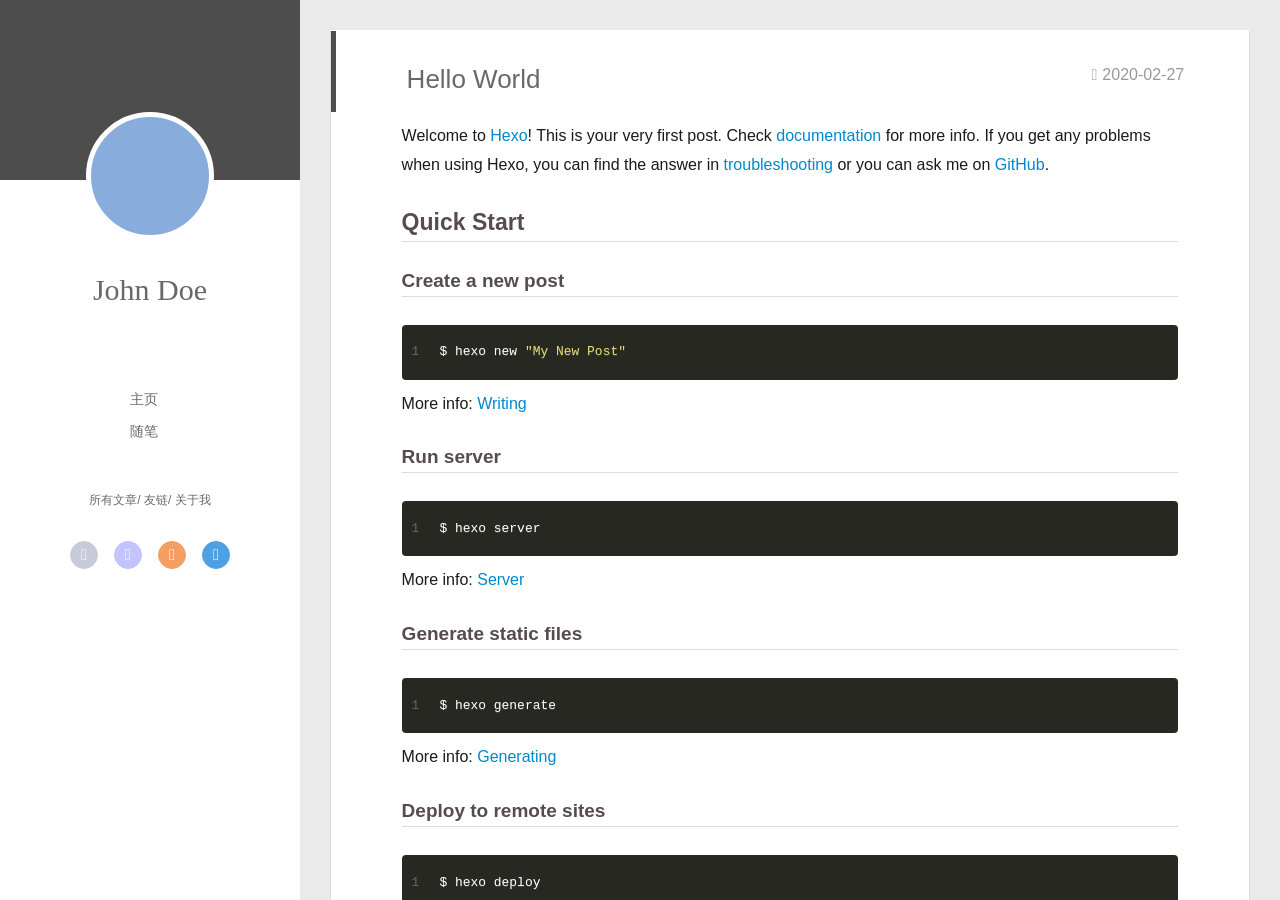
==== index.html @ 2287e520 "Site updated: 2020-02-27 21:43:15" ====
<!DOCTYPE html>
<html>
<head>
  <meta charset="utf-8">
  
  <meta name="renderer" content="webkit">
  <meta http-equiv="X-UA-Compatible" content="IE=edge" >
  <link rel="dns-prefetch" href="http://yoursite.com">
  <title>Hexo</title>
  <meta name="viewport" content="width=device-width, initial-scale=1, maximum-scale=1">
  <meta property="og:type" content="website">
<meta property="og:title" content="Hexo">
<meta property="og:url" content="http://yoursite.com/index.html">
<meta property="og:site_name" content="Hexo">
<meta property="og:locale" content="en_US">
<meta property="article:author" content="John Doe">
<meta name="twitter:card" content="summary">
  
    <link rel="alternative" href="/atom.xml" title="Hexo" type="application/atom+xml">
  
  
    <link rel="icon" href="/favicon.png">
  
  <link rel="stylesheet" type="text/css" href="/./main.0cf68a.css">
  <style type="text/css">
  
    #container.show {
      background: linear-gradient(200deg,#a0cfe4,#e8c37e);
    }
  </style>
  

  

<meta name="generator" content="Hexo 4.2.0"></head>

<body>
  <div id="container" q-class="show:isCtnShow">
    <canvas id="anm-canvas" class="anm-canvas"></canvas>
    <div class="left-col" q-class="show:isShow">
      
<div class="overlay" style="background: #4d4d4d"></div>
<div class="intrude-less">
	<header id="header" class="inner">
		<a href="/" class="profilepic">
			<img src="" class="js-avatar">
		</a>
		<hgroup>
		  <h1 class="header-author"><a href="/">John Doe</a></h1>
		</hgroup>
		

		<nav class="header-menu">
			<ul>
			
				<li><a href="/">主页</a></li>
	        
				<li><a href="/tags/%E9%9A%8F%E7%AC%94/">随笔</a></li>
	        
			</ul>
		</nav>
		<nav class="header-smart-menu">
    		
    			
    			<a q-on="click: openSlider(e, 'innerArchive')" href="javascript:void(0)">所有文章</a>
    			
            
    			
    			<a q-on="click: openSlider(e, 'friends')" href="javascript:void(0)">友链</a>
    			
            
    			
    			<a q-on="click: openSlider(e, 'aboutme')" href="javascript:void(0)">关于我</a>
    			
            
		</nav>
		<nav class="header-nav">
			<div class="social">
				
					<a class="github" target="_blank" href="#" title="github"><i class="icon-github"></i></a>
		        
					<a class="weibo" target="_blank" href="#" title="weibo"><i class="icon-weibo"></i></a>
		        
					<a class="rss" target="_blank" href="#" title="rss"><i class="icon-rss"></i></a>
		        
					<a class="zhihu" target="_blank" href="#" title="zhihu"><i class="icon-zhihu"></i></a>
		        
			</div>
		</nav>
	</header>		
</div>

    </div>
    <div class="mid-col" q-class="show:isShow,hide:isShow|isFalse">
      
<nav id="mobile-nav">
  	<div class="overlay js-overlay" style="background: #4d4d4d"></div>
	<div class="btnctn js-mobile-btnctn">
  		<div class="slider-trigger list" q-on="click: openSlider(e)"><i class="icon icon-sort"></i></div>
	</div>
	<div class="intrude-less">
		<header id="header" class="inner">
			<div class="profilepic">
				<img src="" class="js-avatar">
			</div>
			<hgroup>
			  <h1 class="header-author js-header-author">John Doe</h1>
			</hgroup>
			
			
			
				
			
				
			
			
			
			<nav class="header-nav">
				<div class="social">
					
						<a class="github" target="_blank" href="#" title="github"><i class="icon-github"></i></a>
			        
						<a class="weibo" target="_blank" href="#" title="weibo"><i class="icon-weibo"></i></a>
			        
						<a class="rss" target="_blank" href="#" title="rss"><i class="icon-rss"></i></a>
			        
						<a class="zhihu" target="_blank" href="#" title="zhihu"><i class="icon-zhihu"></i></a>
			        
				</div>
			</nav>

			<nav class="header-menu js-header-menu">
				<ul style="width: 50%">
				
				
					<li style="width: 50%"><a href="/">主页</a></li>
		        
					<li style="width: 50%"><a href="/tags/%E9%9A%8F%E7%AC%94/">随笔</a></li>
		        
				</ul>
			</nav>
		</header>				
	</div>
	<div class="mobile-mask" style="display:none" q-show="isShow"></div>
</nav>

      <div id="wrapper" class="body-wrap">
        <div class="menu-l">
          <div class="canvas-wrap">
            <canvas data-colors="#eaeaea" data-sectionHeight="100" data-contentId="js-content" id="myCanvas1" class="anm-canvas"></canvas>
          </div>
          <div id="js-content" class="content-ll">
            
  
    <article id="post-hello-world" class="article article-type-post  article-index" itemscope itemprop="blogPost">
  <div class="article-inner">
    
      <header class="article-header">
        
  
    <h1 itemprop="name">
      <a class="article-title" href="/2020/02/27/hello-world/">Hello World</a>
    </h1>
  

        
        <a href="/2020/02/27/hello-world/" class="archive-article-date">
  	<time datetime="2020-02-27T13:23:41.176Z" itemprop="datePublished"><i class="icon-calendar icon"></i>2020-02-27</time>
</a>
        
      </header>
    
    <div class="article-entry" itemprop="articleBody">
      
        <p>Welcome to <a href="https://hexo.io/" target="_blank" rel="noopener">Hexo</a>! This is your very first post. Check <a href="https://hexo.io/docs/" target="_blank" rel="noopener">documentation</a> for more info. If you get any problems when using Hexo, you can find the answer in <a href="https://hexo.io/docs/troubleshooting.html" target="_blank" rel="noopener">troubleshooting</a> or you can ask me on <a href="https://github.com/hexojs/hexo/issues" target="_blank" rel="noopener">GitHub</a>.</p>
<h2 id="Quick-Start"><a href="#Quick-Start" class="headerlink" title="Quick Start"></a>Quick Start</h2><h3 id="Create-a-new-post"><a href="#Create-a-new-post" class="headerlink" title="Create a new post"></a>Create a new post</h3><figure class="highlight bash"><table><tr><td class="gutter"><pre><span class="line">1</span><br></pre></td><td class="code"><pre><span class="line">$ hexo new <span class="string">"My New Post"</span></span><br></pre></td></tr></table></figure>

<p>More info: <a href="https://hexo.io/docs/writing.html" target="_blank" rel="noopener">Writing</a></p>
<h3 id="Run-server"><a href="#Run-server" class="headerlink" title="Run server"></a>Run server</h3><figure class="highlight bash"><table><tr><td class="gutter"><pre><span class="line">1</span><br></pre></td><td class="code"><pre><span class="line">$ hexo server</span><br></pre></td></tr></table></figure>

<p>More info: <a href="https://hexo.io/docs/server.html" target="_blank" rel="noopener">Server</a></p>
<h3 id="Generate-static-files"><a href="#Generate-static-files" class="headerlink" title="Generate static files"></a>Generate static files</h3><figure class="highlight bash"><table><tr><td class="gutter"><pre><span class="line">1</span><br></pre></td><td class="code"><pre><span class="line">$ hexo generate</span><br></pre></td></tr></table></figure>

<p>More info: <a href="https://hexo.io/docs/generating.html" target="_blank" rel="noopener">Generating</a></p>
<h3 id="Deploy-to-remote-sites"><a href="#Deploy-to-remote-sites" class="headerlink" title="Deploy to remote sites"></a>Deploy to remote sites</h3><figure class="highlight bash"><table><tr><td class="gutter"><pre><span class="line">1</span><br></pre></td><td class="code"><pre><span class="line">$ hexo deploy</span><br></pre></td></tr></table></figure>

<p>More info: <a href="https://hexo.io/docs/one-command-deployment.html" target="_blank" rel="noopener">Deployment</a></p>

      

      
    </div>
    <div class="article-info article-info-index">
      
      
      

      
        <p class="article-more-link">
          <a class="article-more-a" href="/2020/02/27/hello-world/">展开全文 >></a>
        </p>
      

      
      <div class="clearfix"></div>
    </div>
  </div>
</article>

<aside class="wrap-side-operation">
    <div class="mod-side-operation">
        
        <div class="jump-container" id="js-jump-container" style="display:none;">
            <a href="javascript:void(0)" class="mod-side-operation__jump-to-top">
                <i class="icon-font icon-back"></i>
            </a>
            <div id="js-jump-plan-container" class="jump-plan-container" style="top: -11px;">
                <i class="icon-font icon-plane jump-plane"></i>
            </div>
        </div>
        
        
    </div>
</aside>




  
  


          </div>
        </div>
      </div>
      <footer id="footer">
  <div class="outer">
    <div id="footer-info">
    	<div class="footer-left">
    		&copy; 2020 John Doe
    	</div>
      	<div class="footer-right">
      		<a href="http://hexo.io/" target="_blank">Hexo</a>  Theme <a href="https://github.com/litten/hexo-theme-yilia" target="_blank">Yilia</a> by Litten
      	</div>
    </div>
  </div>
</footer>
    </div>
    <script>
	var yiliaConfig = {
		mathjax: false,
		isHome: true,
		isPost: false,
		isArchive: false,
		isTag: false,
		isCategory: false,
		open_in_new: false,
		toc_hide_index: true,
		root: "/",
		innerArchive: true,
		showTags: false
	}
</script>

<script>!function(t){function n(e){if(r[e])return r[e].exports;var i=r[e]={exports:{},id:e,loaded:!1};return t[e].call(i.exports,i,i.exports,n),i.loaded=!0,i.exports}var r={};n.m=t,n.c=r,n.p="./",n(0)}([function(t,n,r){r(195),t.exports=r(191)},function(t,n,r){var e=r(3),i=r(52),o=r(27),u=r(28),c=r(53),f="prototype",a=function(t,n,r){var s,l,h,v,p=t&a.F,d=t&a.G,y=t&a.S,g=t&a.P,b=t&a.B,m=d?e:y?e[n]||(e[n]={}):(e[n]||{})[f],x=d?i:i[n]||(i[n]={}),w=x[f]||(x[f]={});d&&(r=n);for(s in r)l=!p&&m&&void 0!==m[s],h=(l?m:r)[s],v=b&&l?c(h,e):g&&"function"==typeof h?c(Function.call,h):h,m&&u(m,s,h,t&a.U),x[s]!=h&&o(x,s,v),g&&w[s]!=h&&(w[s]=h)};e.core=i,a.F=1,a.G=2,a.S=4,a.P=8,a.B=16,a.W=32,a.U=64,a.R=128,t.exports=a},function(t,n,r){var e=r(6);t.exports=function(t){if(!e(t))throw TypeError(t+" is not an object!");return t}},function(t,n){var r=t.exports="undefined"!=typeof window&&window.Math==Math?window:"undefined"!=typeof self&&self.Math==Math?self:Function("return this")();"number"==typeof __g&&(__g=r)},function(t,n){t.exports=function(t){try{return!!t()}catch(t){return!0}}},function(t,n){var r=t.exports="undefined"!=typeof window&&window.Math==Math?window:"undefined"!=typeof self&&self.Math==Math?self:Function("return this")();"number"==typeof __g&&(__g=r)},function(t,n){t.exports=function(t){return"object"==typeof t?null!==t:"function"==typeof t}},function(t,n,r){var e=r(126)("wks"),i=r(76),o=r(3).Symbol,u="function"==typeof o;(t.exports=function(t){return e[t]||(e[t]=u&&o[t]||(u?o:i)("Symbol."+t))}).store=e},function(t,n){var r={}.hasOwnProperty;t.exports=function(t,n){return r.call(t,n)}},function(t,n,r){var e=r(94),i=r(33);t.exports=function(t){return e(i(t))}},function(t,n,r){t.exports=!r(4)(function(){return 7!=Object.defineProperty({},"a",{get:function(){return 7}}).a})},function(t,n,r){var e=r(2),i=r(167),o=r(50),u=Object.defineProperty;n.f=r(10)?Object.defineProperty:function(t,n,r){if(e(t),n=o(n,!0),e(r),i)try{return u(t,n,r)}catch(t){}if("get"in r||"set"in r)throw TypeError("Accessors not supported!");return"value"in r&&(t[n]=r.value),t}},function(t,n,r){t.exports=!r(18)(function(){return 7!=Object.defineProperty({},"a",{get:function(){return 7}}).a})},function(t,n,r){var e=r(14),i=r(22);t.exports=r(12)?function(t,n,r){return e.f(t,n,i(1,r))}:function(t,n,r){return t[n]=r,t}},function(t,n,r){var e=r(20),i=r(58),o=r(42),u=Object.defineProperty;n.f=r(12)?Object.defineProperty:function(t,n,r){if(e(t),n=o(n,!0),e(r),i)try{return u(t,n,r)}catch(t){}if("get"in r||"set"in r)throw TypeError("Accessors not supported!");return"value"in r&&(t[n]=r.value),t}},function(t,n,r){var e=r(40)("wks"),i=r(23),o=r(5).Symbol,u="function"==typeof o;(t.exports=function(t){return e[t]||(e[t]=u&&o[t]||(u?o:i)("Symbol."+t))}).store=e},function(t,n,r){var e=r(67),i=Math.min;t.exports=function(t){return t>0?i(e(t),9007199254740991):0}},function(t,n,r){var e=r(46);t.exports=function(t){return Object(e(t))}},function(t,n){t.exports=function(t){try{return!!t()}catch(t){return!0}}},function(t,n,r){var e=r(63),i=r(34);t.exports=Object.keys||function(t){return e(t,i)}},function(t,n,r){var e=r(21);t.exports=function(t){if(!e(t))throw TypeError(t+" is not an object!");return t}},function(t,n){t.exports=function(t){return"object"==typeof t?null!==t:"function"==typeof t}},function(t,n){t.exports=function(t,n){return{enumerable:!(1&t),configurable:!(2&t),writable:!(4&t),value:n}}},function(t,n){var r=0,e=Math.random();t.exports=function(t){return"Symbol(".concat(void 0===t?"":t,")_",(++r+e).toString(36))}},function(t,n){var r={}.hasOwnProperty;t.exports=function(t,n){return r.call(t,n)}},function(t,n){var r=t.exports={version:"2.4.0"};"number"==typeof __e&&(__e=r)},function(t,n){t.exports=function(t){if("function"!=typeof t)throw TypeError(t+" is not a function!");return t}},function(t,n,r){var e=r(11),i=r(66);t.exports=r(10)?function(t,n,r){return e.f(t,n,i(1,r))}:function(t,n,r){return t[n]=r,t}},function(t,n,r){var e=r(3),i=r(27),o=r(24),u=r(76)("src"),c="toString",f=Function[c],a=(""+f).split(c);r(52).inspectSource=function(t){return f.call(t)},(t.exports=function(t,n,r,c){var f="function"==typeof r;f&&(o(r,"name")||i(r,"name",n)),t[n]!==r&&(f&&(o(r,u)||i(r,u,t[n]?""+t[n]:a.join(String(n)))),t===e?t[n]=r:c?t[n]?t[n]=r:i(t,n,r):(delete t[n],i(t,n,r)))})(Function.prototype,c,function(){return"function"==typeof this&&this[u]||f.call(this)})},function(t,n,r){var e=r(1),i=r(4),o=r(46),u=function(t,n,r,e){var i=String(o(t)),u="<"+n;return""!==r&&(u+=" "+r+'="'+String(e).replace(/"/g,"&quot;")+'"'),u+">"+i+"</"+n+">"};t.exports=function(t,n){var r={};r[t]=n(u),e(e.P+e.F*i(function(){var n=""[t]('"');return n!==n.toLowerCase()||n.split('"').length>3}),"String",r)}},function(t,n,r){var e=r(115),i=r(46);t.exports=function(t){return e(i(t))}},function(t,n,r){var e=r(116),i=r(66),o=r(30),u=r(50),c=r(24),f=r(167),a=Object.getOwnPropertyDescriptor;n.f=r(10)?a:function(t,n){if(t=o(t),n=u(n,!0),f)try{return a(t,n)}catch(t){}if(c(t,n))return i(!e.f.call(t,n),t[n])}},function(t,n,r){var e=r(24),i=r(17),o=r(145)("IE_PROTO"),u=Object.prototype;t.exports=Object.getPrototypeOf||function(t){return t=i(t),e(t,o)?t[o]:"function"==typeof t.constructor&&t instanceof t.constructor?t.constructor.prototype:t instanceof Object?u:null}},function(t,n){t.exports=function(t){if(void 0==t)throw TypeError("Can't call method on  "+t);return t}},function(t,n){t.exports="constructor,hasOwnProperty,isPrototypeOf,propertyIsEnumerable,toLocaleString,toString,valueOf".split(",")},function(t,n){t.exports={}},function(t,n){t.exports=!0},function(t,n){n.f={}.propertyIsEnumerable},function(t,n,r){var e=r(14).f,i=r(8),o=r(15)("toStringTag");t.exports=function(t,n,r){t&&!i(t=r?t:t.prototype,o)&&e(t,o,{configurable:!0,value:n})}},function(t,n,r){var e=r(40)("keys"),i=r(23);t.exports=function(t){return e[t]||(e[t]=i(t))}},function(t,n,r){var e=r(5),i="__core-js_shared__",o=e[i]||(e[i]={});t.exports=function(t){return o[t]||(o[t]={})}},function(t,n){var r=Math.ceil,e=Math.floor;t.exports=function(t){return isNaN(t=+t)?0:(t>0?e:r)(t)}},function(t,n,r){var e=r(21);t.exports=function(t,n){if(!e(t))return t;var r,i;if(n&&"function"==typeof(r=t.toString)&&!e(i=r.call(t)))return i;if("function"==typeof(r=t.valueOf)&&!e(i=r.call(t)))return i;if(!n&&"function"==typeof(r=t.toString)&&!e(i=r.call(t)))return i;throw TypeError("Can't convert object to primitive value")}},function(t,n,r){var e=r(5),i=r(25),o=r(36),u=r(44),c=r(14).f;t.exports=function(t){var n=i.Symbol||(i.Symbol=o?{}:e.Symbol||{});"_"==t.charAt(0)||t in n||c(n,t,{value:u.f(t)})}},function(t,n,r){n.f=r(15)},function(t,n){var r={}.toString;t.exports=function(t){return r.call(t).slice(8,-1)}},function(t,n){t.exports=function(t){if(void 0==t)throw TypeError("Can't call method on  "+t);return t}},function(t,n,r){var e=r(4);t.exports=function(t,n){return!!t&&e(function(){n?t.call(null,function(){},1):t.call(null)})}},function(t,n,r){var e=r(53),i=r(115),o=r(17),u=r(16),c=r(203);t.exports=function(t,n){var r=1==t,f=2==t,a=3==t,s=4==t,l=6==t,h=5==t||l,v=n||c;return function(n,c,p){for(var d,y,g=o(n),b=i(g),m=e(c,p,3),x=u(b.length),w=0,S=r?v(n,x):f?v(n,0):void 0;x>w;w++)if((h||w in b)&&(d=b[w],y=m(d,w,g),t))if(r)S[w]=y;else if(y)switch(t){case 3:return!0;case 5:return d;case 6:return w;case 2:S.push(d)}else if(s)return!1;return l?-1:a||s?s:S}}},function(t,n,r){var e=r(1),i=r(52),o=r(4);t.exports=function(t,n){var r=(i.Object||{})[t]||Object[t],u={};u[t]=n(r),e(e.S+e.F*o(function(){r(1)}),"Object",u)}},function(t,n,r){var e=r(6);t.exports=function(t,n){if(!e(t))return t;var r,i;if(n&&"function"==typeof(r=t.toString)&&!e(i=r.call(t)))return i;if("function"==typeof(r=t.valueOf)&&!e(i=r.call(t)))return i;if(!n&&"function"==typeof(r=t.toString)&&!e(i=r.call(t)))return i;throw TypeError("Can't convert object to primitive value")}},function(t,n,r){var e=r(5),i=r(25),o=r(91),u=r(13),c="prototype",f=function(t,n,r){var a,s,l,h=t&f.F,v=t&f.G,p=t&f.S,d=t&f.P,y=t&f.B,g=t&f.W,b=v?i:i[n]||(i[n]={}),m=b[c],x=v?e:p?e[n]:(e[n]||{})[c];v&&(r=n);for(a in r)(s=!h&&x&&void 0!==x[a])&&a in b||(l=s?x[a]:r[a],b[a]=v&&"function"!=typeof x[a]?r[a]:y&&s?o(l,e):g&&x[a]==l?function(t){var n=function(n,r,e){if(this instanceof t){switch(arguments.length){case 0:return new t;case 1:return new t(n);case 2:return new t(n,r)}return new t(n,r,e)}return t.apply(this,arguments)};return n[c]=t[c],n}(l):d&&"function"==typeof l?o(Function.call,l):l,d&&((b.virtual||(b.virtual={}))[a]=l,t&f.R&&m&&!m[a]&&u(m,a,l)))};f.F=1,f.G=2,f.S=4,f.P=8,f.B=16,f.W=32,f.U=64,f.R=128,t.exports=f},function(t,n){var r=t.exports={version:"2.4.0"};"number"==typeof __e&&(__e=r)},function(t,n,r){var e=r(26);t.exports=function(t,n,r){if(e(t),void 0===n)return t;switch(r){case 1:return function(r){return t.call(n,r)};case 2:return function(r,e){return t.call(n,r,e)};case 3:return function(r,e,i){return t.call(n,r,e,i)}}return function(){return t.apply(n,arguments)}}},function(t,n,r){var e=r(183),i=r(1),o=r(126)("metadata"),u=o.store||(o.store=new(r(186))),c=function(t,n,r){var i=u.get(t);if(!i){if(!r)return;u.set(t,i=new e)}var o=i.get(n);if(!o){if(!r)return;i.set(n,o=new e)}return o},f=function(t,n,r){var e=c(n,r,!1);return void 0!==e&&e.has(t)},a=function(t,n,r){var e=c(n,r,!1);return void 0===e?void 0:e.get(t)},s=function(t,n,r,e){c(r,e,!0).set(t,n)},l=function(t,n){var r=c(t,n,!1),e=[];return r&&r.forEach(function(t,n){e.push(n)}),e},h=function(t){return void 0===t||"symbol"==typeof t?t:String(t)},v=function(t){i(i.S,"Reflect",t)};t.exports={store:u,map:c,has:f,get:a,set:s,keys:l,key:h,exp:v}},function(t,n,r){"use strict";if(r(10)){var e=r(69),i=r(3),o=r(4),u=r(1),c=r(127),f=r(152),a=r(53),s=r(68),l=r(66),h=r(27),v=r(73),p=r(67),d=r(16),y=r(75),g=r(50),b=r(24),m=r(180),x=r(114),w=r(6),S=r(17),_=r(137),O=r(70),E=r(32),P=r(71).f,j=r(154),F=r(76),M=r(7),A=r(48),N=r(117),T=r(146),I=r(155),k=r(80),L=r(123),R=r(74),C=r(130),D=r(160),U=r(11),W=r(31),G=U.f,B=W.f,V=i.RangeError,z=i.TypeError,q=i.Uint8Array,K="ArrayBuffer",J="Shared"+K,Y="BYTES_PER_ELEMENT",H="prototype",$=Array[H],X=f.ArrayBuffer,Q=f.DataView,Z=A(0),tt=A(2),nt=A(3),rt=A(4),et=A(5),it=A(6),ot=N(!0),ut=N(!1),ct=I.values,ft=I.keys,at=I.entries,st=$.lastIndexOf,lt=$.reduce,ht=$.reduceRight,vt=$.join,pt=$.sort,dt=$.slice,yt=$.toString,gt=$.toLocaleString,bt=M("iterator"),mt=M("toStringTag"),xt=F("typed_constructor"),wt=F("def_constructor"),St=c.CONSTR,_t=c.TYPED,Ot=c.VIEW,Et="Wrong length!",Pt=A(1,function(t,n){return Tt(T(t,t[wt]),n)}),jt=o(function(){return 1===new q(new Uint16Array([1]).buffer)[0]}),Ft=!!q&&!!q[H].set&&o(function(){new q(1).set({})}),Mt=function(t,n){if(void 0===t)throw z(Et);var r=+t,e=d(t);if(n&&!m(r,e))throw V(Et);return e},At=function(t,n){var r=p(t);if(r<0||r%n)throw V("Wrong offset!");return r},Nt=function(t){if(w(t)&&_t in t)return t;throw z(t+" is not a typed array!")},Tt=function(t,n){if(!(w(t)&&xt in t))throw z("It is not a typed array constructor!");return new t(n)},It=function(t,n){return kt(T(t,t[wt]),n)},kt=function(t,n){for(var r=0,e=n.length,i=Tt(t,e);e>r;)i[r]=n[r++];return i},Lt=function(t,n,r){G(t,n,{get:function(){return this._d[r]}})},Rt=function(t){var n,r,e,i,o,u,c=S(t),f=arguments.length,s=f>1?arguments[1]:void 0,l=void 0!==s,h=j(c);if(void 0!=h&&!_(h)){for(u=h.call(c),e=[],n=0;!(o=u.next()).done;n++)e.push(o.value);c=e}for(l&&f>2&&(s=a(s,arguments[2],2)),n=0,r=d(c.length),i=Tt(this,r);r>n;n++)i[n]=l?s(c[n],n):c[n];return i},Ct=function(){for(var t=0,n=arguments.length,r=Tt(this,n);n>t;)r[t]=arguments[t++];return r},Dt=!!q&&o(function(){gt.call(new q(1))}),Ut=function(){return gt.apply(Dt?dt.call(Nt(this)):Nt(this),arguments)},Wt={copyWithin:function(t,n){return D.call(Nt(this),t,n,arguments.length>2?arguments[2]:void 0)},every:function(t){return rt(Nt(this),t,arguments.length>1?arguments[1]:void 0)},fill:function(t){return C.apply(Nt(this),arguments)},filter:function(t){return It(this,tt(Nt(this),t,arguments.length>1?arguments[1]:void 0))},find:function(t){return et(Nt(this),t,arguments.length>1?arguments[1]:void 0)},findIndex:function(t){return it(Nt(this),t,arguments.length>1?arguments[1]:void 0)},forEach:function(t){Z(Nt(this),t,arguments.length>1?arguments[1]:void 0)},indexOf:function(t){return ut(Nt(this),t,arguments.length>1?arguments[1]:void 0)},includes:function(t){return ot(Nt(this),t,arguments.length>1?arguments[1]:void 0)},join:function(t){return vt.apply(Nt(this),arguments)},lastIndexOf:function(t){return st.apply(Nt(this),arguments)},map:function(t){return Pt(Nt(this),t,arguments.length>1?arguments[1]:void 0)},reduce:function(t){return lt.apply(Nt(this),arguments)},reduceRight:function(t){return ht.apply(Nt(this),arguments)},reverse:function(){for(var t,n=this,r=Nt(n).length,e=Math.floor(r/2),i=0;i<e;)t=n[i],n[i++]=n[--r],n[r]=t;return n},some:function(t){return nt(Nt(this),t,arguments.length>1?arguments[1]:void 0)},sort:function(t){return pt.call(Nt(this),t)},subarray:function(t,n){var r=Nt(this),e=r.length,i=y(t,e);return new(T(r,r[wt]))(r.buffer,r.byteOffset+i*r.BYTES_PER_ELEMENT,d((void 0===n?e:y(n,e))-i))}},Gt=function(t,n){return It(this,dt.call(Nt(this),t,n))},Bt=function(t){Nt(this);var n=At(arguments[1],1),r=this.length,e=S(t),i=d(e.length),o=0;if(i+n>r)throw V(Et);for(;o<i;)this[n+o]=e[o++]},Vt={entries:function(){return at.call(Nt(this))},keys:function(){return ft.call(Nt(this))},values:function(){return ct.call(Nt(this))}},zt=function(t,n){return w(t)&&t[_t]&&"symbol"!=typeof n&&n in t&&String(+n)==String(n)},qt=function(t,n){return zt(t,n=g(n,!0))?l(2,t[n]):B(t,n)},Kt=function(t,n,r){return!(zt(t,n=g(n,!0))&&w(r)&&b(r,"value"))||b(r,"get")||b(r,"set")||r.configurable||b(r,"writable")&&!r.writable||b(r,"enumerable")&&!r.enumerable?G(t,n,r):(t[n]=r.value,t)};St||(W.f=qt,U.f=Kt),u(u.S+u.F*!St,"Object",{getOwnPropertyDescriptor:qt,defineProperty:Kt}),o(function(){yt.call({})})&&(yt=gt=function(){return vt.call(this)});var Jt=v({},Wt);v(Jt,Vt),h(Jt,bt,Vt.values),v(Jt,{slice:Gt,set:Bt,constructor:function(){},toString:yt,toLocaleString:Ut}),Lt(Jt,"buffer","b"),Lt(Jt,"byteOffset","o"),Lt(Jt,"byteLength","l"),Lt(Jt,"length","e"),G(Jt,mt,{get:function(){return this[_t]}}),t.exports=function(t,n,r,f){f=!!f;var a=t+(f?"Clamped":"")+"Array",l="Uint8Array"!=a,v="get"+t,p="set"+t,y=i[a],g=y||{},b=y&&E(y),m=!y||!c.ABV,S={},_=y&&y[H],j=function(t,r){var e=t._d;return e.v[v](r*n+e.o,jt)},F=function(t,r,e){var i=t._d;f&&(e=(e=Math.round(e))<0?0:e>255?255:255&e),i.v[p](r*n+i.o,e,jt)},M=function(t,n){G(t,n,{get:function(){return j(this,n)},set:function(t){return F(this,n,t)},enumerable:!0})};m?(y=r(function(t,r,e,i){s(t,y,a,"_d");var o,u,c,f,l=0,v=0;if(w(r)){if(!(r instanceof X||(f=x(r))==K||f==J))return _t in r?kt(y,r):Rt.call(y,r);o=r,v=At(e,n);var p=r.byteLength;if(void 0===i){if(p%n)throw V(Et);if((u=p-v)<0)throw V(Et)}else if((u=d(i)*n)+v>p)throw V(Et);c=u/n}else c=Mt(r,!0),u=c*n,o=new X(u);for(h(t,"_d",{b:o,o:v,l:u,e:c,v:new Q(o)});l<c;)M(t,l++)}),_=y[H]=O(Jt),h(_,"constructor",y)):L(function(t){new y(null),new y(t)},!0)||(y=r(function(t,r,e,i){s(t,y,a);var o;return w(r)?r instanceof X||(o=x(r))==K||o==J?void 0!==i?new g(r,At(e,n),i):void 0!==e?new g(r,At(e,n)):new g(r):_t in r?kt(y,r):Rt.call(y,r):new g(Mt(r,l))}),Z(b!==Function.prototype?P(g).concat(P(b)):P(g),function(t){t in y||h(y,t,g[t])}),y[H]=_,e||(_.constructor=y));var A=_[bt],N=!!A&&("values"==A.name||void 0==A.name),T=Vt.values;h(y,xt,!0),h(_,_t,a),h(_,Ot,!0),h(_,wt,y),(f?new y(1)[mt]==a:mt in _)||G(_,mt,{get:function(){return a}}),S[a]=y,u(u.G+u.W+u.F*(y!=g),S),u(u.S,a,{BYTES_PER_ELEMENT:n,from:Rt,of:Ct}),Y in _||h(_,Y,n),u(u.P,a,Wt),R(a),u(u.P+u.F*Ft,a,{set:Bt}),u(u.P+u.F*!N,a,Vt),u(u.P+u.F*(_.toString!=yt),a,{toString:yt}),u(u.P+u.F*o(function(){new y(1).slice()}),a,{slice:Gt}),u(u.P+u.F*(o(function(){return[1,2].toLocaleString()!=new y([1,2]).toLocaleString()})||!o(function(){_.toLocaleString.call([1,2])})),a,{toLocaleString:Ut}),k[a]=N?A:T,e||N||h(_,bt,T)}}else t.exports=function(){}},function(t,n){var r={}.toString;t.exports=function(t){return r.call(t).slice(8,-1)}},function(t,n,r){var e=r(21),i=r(5).document,o=e(i)&&e(i.createElement);t.exports=function(t){return o?i.createElement(t):{}}},function(t,n,r){t.exports=!r(12)&&!r(18)(function(){return 7!=Object.defineProperty(r(57)("div"),"a",{get:function(){return 7}}).a})},function(t,n,r){"use strict";var e=r(36),i=r(51),o=r(64),u=r(13),c=r(8),f=r(35),a=r(96),s=r(38),l=r(103),h=r(15)("iterator"),v=!([].keys&&"next"in[].keys()),p="keys",d="values",y=function(){return this};t.exports=function(t,n,r,g,b,m,x){a(r,n,g);var w,S,_,O=function(t){if(!v&&t in F)return F[t];switch(t){case p:case d:return function(){return new r(this,t)}}return function(){return new r(this,t)}},E=n+" Iterator",P=b==d,j=!1,F=t.prototype,M=F[h]||F["@@iterator"]||b&&F[b],A=M||O(b),N=b?P?O("entries"):A:void 0,T="Array"==n?F.entries||M:M;if(T&&(_=l(T.call(new t)))!==Object.prototype&&(s(_,E,!0),e||c(_,h)||u(_,h,y)),P&&M&&M.name!==d&&(j=!0,A=function(){return M.call(this)}),e&&!x||!v&&!j&&F[h]||u(F,h,A),f[n]=A,f[E]=y,b)if(w={values:P?A:O(d),keys:m?A:O(p),entries:N},x)for(S in w)S in F||o(F,S,w[S]);else i(i.P+i.F*(v||j),n,w);return w}},function(t,n,r){var e=r(20),i=r(100),o=r(34),u=r(39)("IE_PROTO"),c=function(){},f="prototype",a=function(){var t,n=r(57)("iframe"),e=o.length;for(n.style.display="none",r(93).appendChild(n),n.src="javascript:",t=n.contentWindow.document,t.open(),t.write("<script>document.F=Object<\/script>"),t.close(),a=t.F;e--;)delete a[f][o[e]];return a()};t.exports=Object.create||function(t,n){var r;return null!==t?(c[f]=e(t),r=new c,c[f]=null,r[u]=t):r=a(),void 0===n?r:i(r,n)}},function(t,n,r){var e=r(63),i=r(34).concat("length","prototype");n.f=Object.getOwnPropertyNames||function(t){return e(t,i)}},function(t,n){n.f=Object.getOwnPropertySymbols},function(t,n,r){var e=r(8),i=r(9),o=r(90)(!1),u=r(39)("IE_PROTO");t.exports=function(t,n){var r,c=i(t),f=0,a=[];for(r in c)r!=u&&e(c,r)&&a.push(r);for(;n.length>f;)e(c,r=n[f++])&&(~o(a,r)||a.push(r));return a}},function(t,n,r){t.exports=r(13)},function(t,n,r){var e=r(76)("meta"),i=r(6),o=r(24),u=r(11).f,c=0,f=Object.isExtensible||function(){return!0},a=!r(4)(function(){return f(Object.preventExtensions({}))}),s=function(t){u(t,e,{value:{i:"O"+ ++c,w:{}}})},l=function(t,n){if(!i(t))return"symbol"==typeof t?t:("string"==typeof t?"S":"P")+t;if(!o(t,e)){if(!f(t))return"F";if(!n)return"E";s(t)}return t[e].i},h=function(t,n){if(!o(t,e)){if(!f(t))return!0;if(!n)return!1;s(t)}return t[e].w},v=function(t){return a&&p.NEED&&f(t)&&!o(t,e)&&s(t),t},p=t.exports={KEY:e,NEED:!1,fastKey:l,getWeak:h,onFreeze:v}},function(t,n){t.exports=function(t,n){return{enumerable:!(1&t),configurable:!(2&t),writable:!(4&t),value:n}}},function(t,n){var r=Math.ceil,e=Math.floor;t.exports=function(t){return isNaN(t=+t)?0:(t>0?e:r)(t)}},function(t,n){t.exports=function(t,n,r,e){if(!(t instanceof n)||void 0!==e&&e in t)throw TypeError(r+": incorrect invocation!");return t}},function(t,n){t.exports=!1},function(t,n,r){var e=r(2),i=r(173),o=r(133),u=r(145)("IE_PROTO"),c=function(){},f="prototype",a=function(){var t,n=r(132)("iframe"),e=o.length;for(n.style.display="none",r(135).appendChild(n),n.src="javascript:",t=n.contentWindow.document,t.open(),t.write("<script>document.F=Object<\/script>"),t.close(),a=t.F;e--;)delete a[f][o[e]];return a()};t.exports=Object.create||function(t,n){var r;return null!==t?(c[f]=e(t),r=new c,c[f]=null,r[u]=t):r=a(),void 0===n?r:i(r,n)}},function(t,n,r){var e=r(175),i=r(133).concat("length","prototype");n.f=Object.getOwnPropertyNames||function(t){return e(t,i)}},function(t,n,r){var e=r(175),i=r(133);t.exports=Object.keys||function(t){return e(t,i)}},function(t,n,r){var e=r(28);t.exports=function(t,n,r){for(var i in n)e(t,i,n[i],r);return t}},function(t,n,r){"use strict";var e=r(3),i=r(11),o=r(10),u=r(7)("species");t.exports=function(t){var n=e[t];o&&n&&!n[u]&&i.f(n,u,{configurable:!0,get:function(){return this}})}},function(t,n,r){var e=r(67),i=Math.max,o=Math.min;t.exports=function(t,n){return t=e(t),t<0?i(t+n,0):o(t,n)}},function(t,n){var r=0,e=Math.random();t.exports=function(t){return"Symbol(".concat(void 0===t?"":t,")_",(++r+e).toString(36))}},function(t,n,r){var e=r(33);t.exports=function(t){return Object(e(t))}},function(t,n,r){var e=r(7)("unscopables"),i=Array.prototype;void 0==i[e]&&r(27)(i,e,{}),t.exports=function(t){i[e][t]=!0}},function(t,n,r){var e=r(53),i=r(169),o=r(137),u=r(2),c=r(16),f=r(154),a={},s={},n=t.exports=function(t,n,r,l,h){var v,p,d,y,g=h?function(){return t}:f(t),b=e(r,l,n?2:1),m=0;if("function"!=typeof g)throw TypeError(t+" is not iterable!");if(o(g)){for(v=c(t.length);v>m;m++)if((y=n?b(u(p=t[m])[0],p[1]):b(t[m]))===a||y===s)return y}else for(d=g.call(t);!(p=d.next()).done;)if((y=i(d,b,p.value,n))===a||y===s)return y};n.BREAK=a,n.RETURN=s},function(t,n){t.exports={}},function(t,n,r){var e=r(11).f,i=r(24),o=r(7)("toStringTag");t.exports=function(t,n,r){t&&!i(t=r?t:t.prototype,o)&&e(t,o,{configurable:!0,value:n})}},function(t,n,r){var e=r(1),i=r(46),o=r(4),u=r(150),c="["+u+"]",f="​",a=RegExp("^"+c+c+"*"),s=RegExp(c+c+"*$"),l=function(t,n,r){var i={},c=o(function(){return!!u[t]()||f[t]()!=f}),a=i[t]=c?n(h):u[t];r&&(i[r]=a),e(e.P+e.F*c,"String",i)},h=l.trim=function(t,n){return t=String(i(t)),1&n&&(t=t.replace(a,"")),2&n&&(t=t.replace(s,"")),t};t.exports=l},function(t,n,r){t.exports={default:r(86),__esModule:!0}},function(t,n,r){t.exports={default:r(87),__esModule:!0}},function(t,n,r){"use strict";function e(t){return t&&t.__esModule?t:{default:t}}n.__esModule=!0;var i=r(84),o=e(i),u=r(83),c=e(u),f="function"==typeof c.default&&"symbol"==typeof o.default?function(t){return typeof t}:function(t){return t&&"function"==typeof c.default&&t.constructor===c.default&&t!==c.default.prototype?"symbol":typeof t};n.default="function"==typeof c.default&&"symbol"===f(o.default)?function(t){return void 0===t?"undefined":f(t)}:function(t){return t&&"function"==typeof c.default&&t.constructor===c.default&&t!==c.default.prototype?"symbol":void 0===t?"undefined":f(t)}},function(t,n,r){r(110),r(108),r(111),r(112),t.exports=r(25).Symbol},function(t,n,r){r(109),r(113),t.exports=r(44).f("iterator")},function(t,n){t.exports=function(t){if("function"!=typeof t)throw TypeError(t+" is not a function!");return t}},function(t,n){t.exports=function(){}},function(t,n,r){var e=r(9),i=r(106),o=r(105);t.exports=function(t){return function(n,r,u){var c,f=e(n),a=i(f.length),s=o(u,a);if(t&&r!=r){for(;a>s;)if((c=f[s++])!=c)return!0}else for(;a>s;s++)if((t||s in f)&&f[s]===r)return t||s||0;return!t&&-1}}},function(t,n,r){var e=r(88);t.exports=function(t,n,r){if(e(t),void 0===n)return t;switch(r){case 1:return function(r){return t.call(n,r)};case 2:return function(r,e){return t.call(n,r,e)};case 3:return function(r,e,i){return t.call(n,r,e,i)}}return function(){return t.apply(n,arguments)}}},function(t,n,r){var e=r(19),i=r(62),o=r(37);t.exports=function(t){var n=e(t),r=i.f;if(r)for(var u,c=r(t),f=o.f,a=0;c.length>a;)f.call(t,u=c[a++])&&n.push(u);return n}},function(t,n,r){t.exports=r(5).document&&document.documentElement},function(t,n,r){var e=r(56);t.exports=Object("z").propertyIsEnumerable(0)?Object:function(t){return"String"==e(t)?t.split(""):Object(t)}},function(t,n,r){var e=r(56);t.exports=Array.isArray||function(t){return"Array"==e(t)}},function(t,n,r){"use strict";var e=r(60),i=r(22),o=r(38),u={};r(13)(u,r(15)("iterator"),function(){return this}),t.exports=function(t,n,r){t.prototype=e(u,{next:i(1,r)}),o(t,n+" Iterator")}},function(t,n){t.exports=function(t,n){return{value:n,done:!!t}}},function(t,n,r){var e=r(19),i=r(9);t.exports=function(t,n){for(var r,o=i(t),u=e(o),c=u.length,f=0;c>f;)if(o[r=u[f++]]===n)return r}},function(t,n,r){var e=r(23)("meta"),i=r(21),o=r(8),u=r(14).f,c=0,f=Object.isExtensible||function(){return!0},a=!r(18)(function(){return f(Object.preventExtensions({}))}),s=function(t){u(t,e,{value:{i:"O"+ ++c,w:{}}})},l=function(t,n){if(!i(t))return"symbol"==typeof t?t:("string"==typeof t?"S":"P")+t;if(!o(t,e)){if(!f(t))return"F";if(!n)return"E";s(t)}return t[e].i},h=function(t,n){if(!o(t,e)){if(!f(t))return!0;if(!n)return!1;s(t)}return t[e].w},v=function(t){return a&&p.NEED&&f(t)&&!o(t,e)&&s(t),t},p=t.exports={KEY:e,NEED:!1,fastKey:l,getWeak:h,onFreeze:v}},function(t,n,r){var e=r(14),i=r(20),o=r(19);t.exports=r(12)?Object.defineProperties:function(t,n){i(t);for(var r,u=o(n),c=u.length,f=0;c>f;)e.f(t,r=u[f++],n[r]);return t}},function(t,n,r){var e=r(37),i=r(22),o=r(9),u=r(42),c=r(8),f=r(58),a=Object.getOwnPropertyDescriptor;n.f=r(12)?a:function(t,n){if(t=o(t),n=u(n,!0),f)try{return a(t,n)}catch(t){}if(c(t,n))return i(!e.f.call(t,n),t[n])}},function(t,n,r){var e=r(9),i=r(61).f,o={}.toString,u="object"==typeof window&&window&&Object.getOwnPropertyNames?Object.getOwnPropertyNames(window):[],c=function(t){try{return i(t)}catch(t){return u.slice()}};t.exports.f=function(t){return u&&"[object Window]"==o.call(t)?c(t):i(e(t))}},function(t,n,r){var e=r(8),i=r(77),o=r(39)("IE_PROTO"),u=Object.prototype;t.exports=Object.getPrototypeOf||function(t){return t=i(t),e(t,o)?t[o]:"function"==typeof t.constructor&&t instanceof t.constructor?t.constructor.prototype:t instanceof Object?u:null}},function(t,n,r){var e=r(41),i=r(33);t.exports=function(t){return function(n,r){var o,u,c=String(i(n)),f=e(r),a=c.length;return f<0||f>=a?t?"":void 0:(o=c.charCodeAt(f),o<55296||o>56319||f+1===a||(u=c.charCodeAt(f+1))<56320||u>57343?t?c.charAt(f):o:t?c.slice(f,f+2):u-56320+(o-55296<<10)+65536)}}},function(t,n,r){var e=r(41),i=Math.max,o=Math.min;t.exports=function(t,n){return t=e(t),t<0?i(t+n,0):o(t,n)}},function(t,n,r){var e=r(41),i=Math.min;t.exports=function(t){return t>0?i(e(t),9007199254740991):0}},function(t,n,r){"use strict";var e=r(89),i=r(97),o=r(35),u=r(9);t.exports=r(59)(Array,"Array",function(t,n){this._t=u(t),this._i=0,this._k=n},function(){var t=this._t,n=this._k,r=this._i++;return!t||r>=t.length?(this._t=void 0,i(1)):"keys"==n?i(0,r):"values"==n?i(0,t[r]):i(0,[r,t[r]])},"values"),o.Arguments=o.Array,e("keys"),e("values"),e("entries")},function(t,n){},function(t,n,r){"use strict";var e=r(104)(!0);r(59)(String,"String",function(t){this._t=String(t),this._i=0},function(){var t,n=this._t,r=this._i;return r>=n.length?{value:void 0,done:!0}:(t=e(n,r),this._i+=t.length,{value:t,done:!1})})},function(t,n,r){"use strict";var e=r(5),i=r(8),o=r(12),u=r(51),c=r(64),f=r(99).KEY,a=r(18),s=r(40),l=r(38),h=r(23),v=r(15),p=r(44),d=r(43),y=r(98),g=r(92),b=r(95),m=r(20),x=r(9),w=r(42),S=r(22),_=r(60),O=r(102),E=r(101),P=r(14),j=r(19),F=E.f,M=P.f,A=O.f,N=e.Symbol,T=e.JSON,I=T&&T.stringify,k="prototype",L=v("_hidden"),R=v("toPrimitive"),C={}.propertyIsEnumerable,D=s("symbol-registry"),U=s("symbols"),W=s("op-symbols"),G=Object[k],B="function"==typeof N,V=e.QObject,z=!V||!V[k]||!V[k].findChild,q=o&&a(function(){return 7!=_(M({},"a",{get:function(){return M(this,"a",{value:7}).a}})).a})?function(t,n,r){var e=F(G,n);e&&delete G[n],M(t,n,r),e&&t!==G&&M(G,n,e)}:M,K=function(t){var n=U[t]=_(N[k]);return n._k=t,n},J=B&&"symbol"==typeof N.iterator?function(t){return"symbol"==typeof t}:function(t){return t instanceof N},Y=function(t,n,r){return t===G&&Y(W,n,r),m(t),n=w(n,!0),m(r),i(U,n)?(r.enumerable?(i(t,L)&&t[L][n]&&(t[L][n]=!1),r=_(r,{enumerable:S(0,!1)})):(i(t,L)||M(t,L,S(1,{})),t[L][n]=!0),q(t,n,r)):M(t,n,r)},H=function(t,n){m(t);for(var r,e=g(n=x(n)),i=0,o=e.length;o>i;)Y(t,r=e[i++],n[r]);return t},$=function(t,n){return void 0===n?_(t):H(_(t),n)},X=function(t){var n=C.call(this,t=w(t,!0));return!(this===G&&i(U,t)&&!i(W,t))&&(!(n||!i(this,t)||!i(U,t)||i(this,L)&&this[L][t])||n)},Q=function(t,n){if(t=x(t),n=w(n,!0),t!==G||!i(U,n)||i(W,n)){var r=F(t,n);return!r||!i(U,n)||i(t,L)&&t[L][n]||(r.enumerable=!0),r}},Z=function(t){for(var n,r=A(x(t)),e=[],o=0;r.length>o;)i(U,n=r[o++])||n==L||n==f||e.push(n);return e},tt=function(t){for(var n,r=t===G,e=A(r?W:x(t)),o=[],u=0;e.length>u;)!i(U,n=e[u++])||r&&!i(G,n)||o.push(U[n]);return o};B||(N=function(){if(this instanceof N)throw TypeError("Symbol is not a constructor!");var t=h(arguments.length>0?arguments[0]:void 0),n=function(r){this===G&&n.call(W,r),i(this,L)&&i(this[L],t)&&(this[L][t]=!1),q(this,t,S(1,r))};return o&&z&&q(G,t,{configurable:!0,set:n}),K(t)},c(N[k],"toString",function(){return this._k}),E.f=Q,P.f=Y,r(61).f=O.f=Z,r(37).f=X,r(62).f=tt,o&&!r(36)&&c(G,"propertyIsEnumerable",X,!0),p.f=function(t){return K(v(t))}),u(u.G+u.W+u.F*!B,{Symbol:N});for(var nt="hasInstance,isConcatSpreadable,iterator,match,replace,search,species,split,toPrimitive,toStringTag,unscopables".split(","),rt=0;nt.length>rt;)v(nt[rt++]);for(var nt=j(v.store),rt=0;nt.length>rt;)d(nt[rt++]);u(u.S+u.F*!B,"Symbol",{for:function(t){return i(D,t+="")?D[t]:D[t]=N(t)},keyFor:function(t){if(J(t))return y(D,t);throw TypeError(t+" is not a symbol!")},useSetter:function(){z=!0},useSimple:function(){z=!1}}),u(u.S+u.F*!B,"Object",{create:$,defineProperty:Y,defineProperties:H,getOwnPropertyDescriptor:Q,getOwnPropertyNames:Z,getOwnPropertySymbols:tt}),T&&u(u.S+u.F*(!B||a(function(){var t=N();return"[null]"!=I([t])||"{}"!=I({a:t})||"{}"!=I(Object(t))})),"JSON",{stringify:function(t){if(void 0!==t&&!J(t)){for(var n,r,e=[t],i=1;arguments.length>i;)e.push(arguments[i++]);return n=e[1],"function"==typeof n&&(r=n),!r&&b(n)||(n=function(t,n){if(r&&(n=r.call(this,t,n)),!J(n))return n}),e[1]=n,I.apply(T,e)}}}),N[k][R]||r(13)(N[k],R,N[k].valueOf),l(N,"Symbol"),l(Math,"Math",!0),l(e.JSON,"JSON",!0)},function(t,n,r){r(43)("asyncIterator")},function(t,n,r){r(43)("observable")},function(t,n,r){r(107);for(var e=r(5),i=r(13),o=r(35),u=r(15)("toStringTag"),c=["NodeList","DOMTokenList","MediaList","StyleSheetList","CSSRuleList"],f=0;f<5;f++){var a=c[f],s=e[a],l=s&&s.prototype;l&&!l[u]&&i(l,u,a),o[a]=o.Array}},function(t,n,r){var e=r(45),i=r(7)("toStringTag"),o="Arguments"==e(function(){return arguments}()),u=function(t,n){try{return t[n]}catch(t){}};t.exports=function(t){var n,r,c;return void 0===t?"Undefined":null===t?"Null":"string"==typeof(r=u(n=Object(t),i))?r:o?e(n):"Object"==(c=e(n))&&"function"==typeof n.callee?"Arguments":c}},function(t,n,r){var e=r(45);t.exports=Object("z").propertyIsEnumerable(0)?Object:function(t){return"String"==e(t)?t.split(""):Object(t)}},function(t,n){n.f={}.propertyIsEnumerable},function(t,n,r){var e=r(30),i=r(16),o=r(75);t.exports=function(t){return function(n,r,u){var c,f=e(n),a=i(f.length),s=o(u,a);if(t&&r!=r){for(;a>s;)if((c=f[s++])!=c)return!0}else for(;a>s;s++)if((t||s in f)&&f[s]===r)return t||s||0;return!t&&-1}}},function(t,n,r){"use strict";var e=r(3),i=r(1),o=r(28),u=r(73),c=r(65),f=r(79),a=r(68),s=r(6),l=r(4),h=r(123),v=r(81),p=r(136);t.exports=function(t,n,r,d,y,g){var b=e[t],m=b,x=y?"set":"add",w=m&&m.prototype,S={},_=function(t){var n=w[t];o(w,t,"delete"==t?function(t){return!(g&&!s(t))&&n.call(this,0===t?0:t)}:"has"==t?function(t){return!(g&&!s(t))&&n.call(this,0===t?0:t)}:"get"==t?function(t){return g&&!s(t)?void 0:n.call(this,0===t?0:t)}:"add"==t?function(t){return n.call(this,0===t?0:t),this}:function(t,r){return n.call(this,0===t?0:t,r),this})};if("function"==typeof m&&(g||w.forEach&&!l(function(){(new m).entries().next()}))){var O=new m,E=O[x](g?{}:-0,1)!=O,P=l(function(){O.has(1)}),j=h(function(t){new m(t)}),F=!g&&l(function(){for(var t=new m,n=5;n--;)t[x](n,n);return!t.has(-0)});j||(m=n(function(n,r){a(n,m,t);var e=p(new b,n,m);return void 0!=r&&f(r,y,e[x],e),e}),m.prototype=w,w.constructor=m),(P||F)&&(_("delete"),_("has"),y&&_("get")),(F||E)&&_(x),g&&w.clear&&delete w.clear}else m=d.getConstructor(n,t,y,x),u(m.prototype,r),c.NEED=!0;return v(m,t),S[t]=m,i(i.G+i.W+i.F*(m!=b),S),g||d.setStrong(m,t,y),m}},function(t,n,r){"use strict";var e=r(27),i=r(28),o=r(4),u=r(46),c=r(7);t.exports=function(t,n,r){var f=c(t),a=r(u,f,""[t]),s=a[0],l=a[1];o(function(){var n={};return n[f]=function(){return 7},7!=""[t](n)})&&(i(String.prototype,t,s),e(RegExp.prototype,f,2==n?function(t,n){return l.call(t,this,n)}:function(t){return l.call(t,this)}))}
},function(t,n,r){"use strict";var e=r(2);t.exports=function(){var t=e(this),n="";return t.global&&(n+="g"),t.ignoreCase&&(n+="i"),t.multiline&&(n+="m"),t.unicode&&(n+="u"),t.sticky&&(n+="y"),n}},function(t,n){t.exports=function(t,n,r){var e=void 0===r;switch(n.length){case 0:return e?t():t.call(r);case 1:return e?t(n[0]):t.call(r,n[0]);case 2:return e?t(n[0],n[1]):t.call(r,n[0],n[1]);case 3:return e?t(n[0],n[1],n[2]):t.call(r,n[0],n[1],n[2]);case 4:return e?t(n[0],n[1],n[2],n[3]):t.call(r,n[0],n[1],n[2],n[3])}return t.apply(r,n)}},function(t,n,r){var e=r(6),i=r(45),o=r(7)("match");t.exports=function(t){var n;return e(t)&&(void 0!==(n=t[o])?!!n:"RegExp"==i(t))}},function(t,n,r){var e=r(7)("iterator"),i=!1;try{var o=[7][e]();o.return=function(){i=!0},Array.from(o,function(){throw 2})}catch(t){}t.exports=function(t,n){if(!n&&!i)return!1;var r=!1;try{var o=[7],u=o[e]();u.next=function(){return{done:r=!0}},o[e]=function(){return u},t(o)}catch(t){}return r}},function(t,n,r){t.exports=r(69)||!r(4)(function(){var t=Math.random();__defineSetter__.call(null,t,function(){}),delete r(3)[t]})},function(t,n){n.f=Object.getOwnPropertySymbols},function(t,n,r){var e=r(3),i="__core-js_shared__",o=e[i]||(e[i]={});t.exports=function(t){return o[t]||(o[t]={})}},function(t,n,r){for(var e,i=r(3),o=r(27),u=r(76),c=u("typed_array"),f=u("view"),a=!(!i.ArrayBuffer||!i.DataView),s=a,l=0,h="Int8Array,Uint8Array,Uint8ClampedArray,Int16Array,Uint16Array,Int32Array,Uint32Array,Float32Array,Float64Array".split(",");l<9;)(e=i[h[l++]])?(o(e.prototype,c,!0),o(e.prototype,f,!0)):s=!1;t.exports={ABV:a,CONSTR:s,TYPED:c,VIEW:f}},function(t,n){"use strict";var r={versions:function(){var t=window.navigator.userAgent;return{trident:t.indexOf("Trident")>-1,presto:t.indexOf("Presto")>-1,webKit:t.indexOf("AppleWebKit")>-1,gecko:t.indexOf("Gecko")>-1&&-1==t.indexOf("KHTML"),mobile:!!t.match(/AppleWebKit.*Mobile.*/),ios:!!t.match(/\(i[^;]+;( U;)? CPU.+Mac OS X/),android:t.indexOf("Android")>-1||t.indexOf("Linux")>-1,iPhone:t.indexOf("iPhone")>-1||t.indexOf("Mac")>-1,iPad:t.indexOf("iPad")>-1,webApp:-1==t.indexOf("Safari"),weixin:-1==t.indexOf("MicroMessenger")}}()};t.exports=r},function(t,n,r){"use strict";var e=r(85),i=function(t){return t&&t.__esModule?t:{default:t}}(e),o=function(){function t(t,n,e){return n||e?String.fromCharCode(n||e):r[t]||t}function n(t){return e[t]}var r={"&quot;":'"',"&lt;":"<","&gt;":">","&amp;":"&","&nbsp;":" "},e={};for(var u in r)e[r[u]]=u;return r["&apos;"]="'",e["'"]="&#39;",{encode:function(t){return t?(""+t).replace(/['<> "&]/g,n).replace(/\r?\n/g,"<br/>").replace(/\s/g,"&nbsp;"):""},decode:function(n){return n?(""+n).replace(/<br\s*\/?>/gi,"\n").replace(/&quot;|&lt;|&gt;|&amp;|&nbsp;|&apos;|&#(\d+);|&#(\d+)/g,t).replace(/\u00a0/g," "):""},encodeBase16:function(t){if(!t)return t;t+="";for(var n=[],r=0,e=t.length;e>r;r++)n.push(t.charCodeAt(r).toString(16).toUpperCase());return n.join("")},encodeBase16forJSON:function(t){if(!t)return t;t=t.replace(/[\u4E00-\u9FBF]/gi,function(t){return escape(t).replace("%u","\\u")});for(var n=[],r=0,e=t.length;e>r;r++)n.push(t.charCodeAt(r).toString(16).toUpperCase());return n.join("")},decodeBase16:function(t){if(!t)return t;t+="";for(var n=[],r=0,e=t.length;e>r;r+=2)n.push(String.fromCharCode("0x"+t.slice(r,r+2)));return n.join("")},encodeObject:function(t){if(t instanceof Array)for(var n=0,r=t.length;r>n;n++)t[n]=o.encodeObject(t[n]);else if("object"==(void 0===t?"undefined":(0,i.default)(t)))for(var e in t)t[e]=o.encodeObject(t[e]);else if("string"==typeof t)return o.encode(t);return t},loadScript:function(t){var n=document.createElement("script");document.getElementsByTagName("body")[0].appendChild(n),n.setAttribute("src",t)},addLoadEvent:function(t){var n=window.onload;"function"!=typeof window.onload?window.onload=t:window.onload=function(){n(),t()}}}}();t.exports=o},function(t,n,r){"use strict";var e=r(17),i=r(75),o=r(16);t.exports=function(t){for(var n=e(this),r=o(n.length),u=arguments.length,c=i(u>1?arguments[1]:void 0,r),f=u>2?arguments[2]:void 0,a=void 0===f?r:i(f,r);a>c;)n[c++]=t;return n}},function(t,n,r){"use strict";var e=r(11),i=r(66);t.exports=function(t,n,r){n in t?e.f(t,n,i(0,r)):t[n]=r}},function(t,n,r){var e=r(6),i=r(3).document,o=e(i)&&e(i.createElement);t.exports=function(t){return o?i.createElement(t):{}}},function(t,n){t.exports="constructor,hasOwnProperty,isPrototypeOf,propertyIsEnumerable,toLocaleString,toString,valueOf".split(",")},function(t,n,r){var e=r(7)("match");t.exports=function(t){var n=/./;try{"/./"[t](n)}catch(r){try{return n[e]=!1,!"/./"[t](n)}catch(t){}}return!0}},function(t,n,r){t.exports=r(3).document&&document.documentElement},function(t,n,r){var e=r(6),i=r(144).set;t.exports=function(t,n,r){var o,u=n.constructor;return u!==r&&"function"==typeof u&&(o=u.prototype)!==r.prototype&&e(o)&&i&&i(t,o),t}},function(t,n,r){var e=r(80),i=r(7)("iterator"),o=Array.prototype;t.exports=function(t){return void 0!==t&&(e.Array===t||o[i]===t)}},function(t,n,r){var e=r(45);t.exports=Array.isArray||function(t){return"Array"==e(t)}},function(t,n,r){"use strict";var e=r(70),i=r(66),o=r(81),u={};r(27)(u,r(7)("iterator"),function(){return this}),t.exports=function(t,n,r){t.prototype=e(u,{next:i(1,r)}),o(t,n+" Iterator")}},function(t,n,r){"use strict";var e=r(69),i=r(1),o=r(28),u=r(27),c=r(24),f=r(80),a=r(139),s=r(81),l=r(32),h=r(7)("iterator"),v=!([].keys&&"next"in[].keys()),p="keys",d="values",y=function(){return this};t.exports=function(t,n,r,g,b,m,x){a(r,n,g);var w,S,_,O=function(t){if(!v&&t in F)return F[t];switch(t){case p:case d:return function(){return new r(this,t)}}return function(){return new r(this,t)}},E=n+" Iterator",P=b==d,j=!1,F=t.prototype,M=F[h]||F["@@iterator"]||b&&F[b],A=M||O(b),N=b?P?O("entries"):A:void 0,T="Array"==n?F.entries||M:M;if(T&&(_=l(T.call(new t)))!==Object.prototype&&(s(_,E,!0),e||c(_,h)||u(_,h,y)),P&&M&&M.name!==d&&(j=!0,A=function(){return M.call(this)}),e&&!x||!v&&!j&&F[h]||u(F,h,A),f[n]=A,f[E]=y,b)if(w={values:P?A:O(d),keys:m?A:O(p),entries:N},x)for(S in w)S in F||o(F,S,w[S]);else i(i.P+i.F*(v||j),n,w);return w}},function(t,n){var r=Math.expm1;t.exports=!r||r(10)>22025.465794806718||r(10)<22025.465794806718||-2e-17!=r(-2e-17)?function(t){return 0==(t=+t)?t:t>-1e-6&&t<1e-6?t+t*t/2:Math.exp(t)-1}:r},function(t,n){t.exports=Math.sign||function(t){return 0==(t=+t)||t!=t?t:t<0?-1:1}},function(t,n,r){var e=r(3),i=r(151).set,o=e.MutationObserver||e.WebKitMutationObserver,u=e.process,c=e.Promise,f="process"==r(45)(u);t.exports=function(){var t,n,r,a=function(){var e,i;for(f&&(e=u.domain)&&e.exit();t;){i=t.fn,t=t.next;try{i()}catch(e){throw t?r():n=void 0,e}}n=void 0,e&&e.enter()};if(f)r=function(){u.nextTick(a)};else if(o){var s=!0,l=document.createTextNode("");new o(a).observe(l,{characterData:!0}),r=function(){l.data=s=!s}}else if(c&&c.resolve){var h=c.resolve();r=function(){h.then(a)}}else r=function(){i.call(e,a)};return function(e){var i={fn:e,next:void 0};n&&(n.next=i),t||(t=i,r()),n=i}}},function(t,n,r){var e=r(6),i=r(2),o=function(t,n){if(i(t),!e(n)&&null!==n)throw TypeError(n+": can't set as prototype!")};t.exports={set:Object.setPrototypeOf||("__proto__"in{}?function(t,n,e){try{e=r(53)(Function.call,r(31).f(Object.prototype,"__proto__").set,2),e(t,[]),n=!(t instanceof Array)}catch(t){n=!0}return function(t,r){return o(t,r),n?t.__proto__=r:e(t,r),t}}({},!1):void 0),check:o}},function(t,n,r){var e=r(126)("keys"),i=r(76);t.exports=function(t){return e[t]||(e[t]=i(t))}},function(t,n,r){var e=r(2),i=r(26),o=r(7)("species");t.exports=function(t,n){var r,u=e(t).constructor;return void 0===u||void 0==(r=e(u)[o])?n:i(r)}},function(t,n,r){var e=r(67),i=r(46);t.exports=function(t){return function(n,r){var o,u,c=String(i(n)),f=e(r),a=c.length;return f<0||f>=a?t?"":void 0:(o=c.charCodeAt(f),o<55296||o>56319||f+1===a||(u=c.charCodeAt(f+1))<56320||u>57343?t?c.charAt(f):o:t?c.slice(f,f+2):u-56320+(o-55296<<10)+65536)}}},function(t,n,r){var e=r(122),i=r(46);t.exports=function(t,n,r){if(e(n))throw TypeError("String#"+r+" doesn't accept regex!");return String(i(t))}},function(t,n,r){"use strict";var e=r(67),i=r(46);t.exports=function(t){var n=String(i(this)),r="",o=e(t);if(o<0||o==1/0)throw RangeError("Count can't be negative");for(;o>0;(o>>>=1)&&(n+=n))1&o&&(r+=n);return r}},function(t,n){t.exports="\t\n\v\f\r   ᠎             　\u2028\u2029\ufeff"},function(t,n,r){var e,i,o,u=r(53),c=r(121),f=r(135),a=r(132),s=r(3),l=s.process,h=s.setImmediate,v=s.clearImmediate,p=s.MessageChannel,d=0,y={},g="onreadystatechange",b=function(){var t=+this;if(y.hasOwnProperty(t)){var n=y[t];delete y[t],n()}},m=function(t){b.call(t.data)};h&&v||(h=function(t){for(var n=[],r=1;arguments.length>r;)n.push(arguments[r++]);return y[++d]=function(){c("function"==typeof t?t:Function(t),n)},e(d),d},v=function(t){delete y[t]},"process"==r(45)(l)?e=function(t){l.nextTick(u(b,t,1))}:p?(i=new p,o=i.port2,i.port1.onmessage=m,e=u(o.postMessage,o,1)):s.addEventListener&&"function"==typeof postMessage&&!s.importScripts?(e=function(t){s.postMessage(t+"","*")},s.addEventListener("message",m,!1)):e=g in a("script")?function(t){f.appendChild(a("script"))[g]=function(){f.removeChild(this),b.call(t)}}:function(t){setTimeout(u(b,t,1),0)}),t.exports={set:h,clear:v}},function(t,n,r){"use strict";var e=r(3),i=r(10),o=r(69),u=r(127),c=r(27),f=r(73),a=r(4),s=r(68),l=r(67),h=r(16),v=r(71).f,p=r(11).f,d=r(130),y=r(81),g="ArrayBuffer",b="DataView",m="prototype",x="Wrong length!",w="Wrong index!",S=e[g],_=e[b],O=e.Math,E=e.RangeError,P=e.Infinity,j=S,F=O.abs,M=O.pow,A=O.floor,N=O.log,T=O.LN2,I="buffer",k="byteLength",L="byteOffset",R=i?"_b":I,C=i?"_l":k,D=i?"_o":L,U=function(t,n,r){var e,i,o,u=Array(r),c=8*r-n-1,f=(1<<c)-1,a=f>>1,s=23===n?M(2,-24)-M(2,-77):0,l=0,h=t<0||0===t&&1/t<0?1:0;for(t=F(t),t!=t||t===P?(i=t!=t?1:0,e=f):(e=A(N(t)/T),t*(o=M(2,-e))<1&&(e--,o*=2),t+=e+a>=1?s/o:s*M(2,1-a),t*o>=2&&(e++,o/=2),e+a>=f?(i=0,e=f):e+a>=1?(i=(t*o-1)*M(2,n),e+=a):(i=t*M(2,a-1)*M(2,n),e=0));n>=8;u[l++]=255&i,i/=256,n-=8);for(e=e<<n|i,c+=n;c>0;u[l++]=255&e,e/=256,c-=8);return u[--l]|=128*h,u},W=function(t,n,r){var e,i=8*r-n-1,o=(1<<i)-1,u=o>>1,c=i-7,f=r-1,a=t[f--],s=127&a;for(a>>=7;c>0;s=256*s+t[f],f--,c-=8);for(e=s&(1<<-c)-1,s>>=-c,c+=n;c>0;e=256*e+t[f],f--,c-=8);if(0===s)s=1-u;else{if(s===o)return e?NaN:a?-P:P;e+=M(2,n),s-=u}return(a?-1:1)*e*M(2,s-n)},G=function(t){return t[3]<<24|t[2]<<16|t[1]<<8|t[0]},B=function(t){return[255&t]},V=function(t){return[255&t,t>>8&255]},z=function(t){return[255&t,t>>8&255,t>>16&255,t>>24&255]},q=function(t){return U(t,52,8)},K=function(t){return U(t,23,4)},J=function(t,n,r){p(t[m],n,{get:function(){return this[r]}})},Y=function(t,n,r,e){var i=+r,o=l(i);if(i!=o||o<0||o+n>t[C])throw E(w);var u=t[R]._b,c=o+t[D],f=u.slice(c,c+n);return e?f:f.reverse()},H=function(t,n,r,e,i,o){var u=+r,c=l(u);if(u!=c||c<0||c+n>t[C])throw E(w);for(var f=t[R]._b,a=c+t[D],s=e(+i),h=0;h<n;h++)f[a+h]=s[o?h:n-h-1]},$=function(t,n){s(t,S,g);var r=+n,e=h(r);if(r!=e)throw E(x);return e};if(u.ABV){if(!a(function(){new S})||!a(function(){new S(.5)})){S=function(t){return new j($(this,t))};for(var X,Q=S[m]=j[m],Z=v(j),tt=0;Z.length>tt;)(X=Z[tt++])in S||c(S,X,j[X]);o||(Q.constructor=S)}var nt=new _(new S(2)),rt=_[m].setInt8;nt.setInt8(0,2147483648),nt.setInt8(1,2147483649),!nt.getInt8(0)&&nt.getInt8(1)||f(_[m],{setInt8:function(t,n){rt.call(this,t,n<<24>>24)},setUint8:function(t,n){rt.call(this,t,n<<24>>24)}},!0)}else S=function(t){var n=$(this,t);this._b=d.call(Array(n),0),this[C]=n},_=function(t,n,r){s(this,_,b),s(t,S,b);var e=t[C],i=l(n);if(i<0||i>e)throw E("Wrong offset!");if(r=void 0===r?e-i:h(r),i+r>e)throw E(x);this[R]=t,this[D]=i,this[C]=r},i&&(J(S,k,"_l"),J(_,I,"_b"),J(_,k,"_l"),J(_,L,"_o")),f(_[m],{getInt8:function(t){return Y(this,1,t)[0]<<24>>24},getUint8:function(t){return Y(this,1,t)[0]},getInt16:function(t){var n=Y(this,2,t,arguments[1]);return(n[1]<<8|n[0])<<16>>16},getUint16:function(t){var n=Y(this,2,t,arguments[1]);return n[1]<<8|n[0]},getInt32:function(t){return G(Y(this,4,t,arguments[1]))},getUint32:function(t){return G(Y(this,4,t,arguments[1]))>>>0},getFloat32:function(t){return W(Y(this,4,t,arguments[1]),23,4)},getFloat64:function(t){return W(Y(this,8,t,arguments[1]),52,8)},setInt8:function(t,n){H(this,1,t,B,n)},setUint8:function(t,n){H(this,1,t,B,n)},setInt16:function(t,n){H(this,2,t,V,n,arguments[2])},setUint16:function(t,n){H(this,2,t,V,n,arguments[2])},setInt32:function(t,n){H(this,4,t,z,n,arguments[2])},setUint32:function(t,n){H(this,4,t,z,n,arguments[2])},setFloat32:function(t,n){H(this,4,t,K,n,arguments[2])},setFloat64:function(t,n){H(this,8,t,q,n,arguments[2])}});y(S,g),y(_,b),c(_[m],u.VIEW,!0),n[g]=S,n[b]=_},function(t,n,r){var e=r(3),i=r(52),o=r(69),u=r(182),c=r(11).f;t.exports=function(t){var n=i.Symbol||(i.Symbol=o?{}:e.Symbol||{});"_"==t.charAt(0)||t in n||c(n,t,{value:u.f(t)})}},function(t,n,r){var e=r(114),i=r(7)("iterator"),o=r(80);t.exports=r(52).getIteratorMethod=function(t){if(void 0!=t)return t[i]||t["@@iterator"]||o[e(t)]}},function(t,n,r){"use strict";var e=r(78),i=r(170),o=r(80),u=r(30);t.exports=r(140)(Array,"Array",function(t,n){this._t=u(t),this._i=0,this._k=n},function(){var t=this._t,n=this._k,r=this._i++;return!t||r>=t.length?(this._t=void 0,i(1)):"keys"==n?i(0,r):"values"==n?i(0,t[r]):i(0,[r,t[r]])},"values"),o.Arguments=o.Array,e("keys"),e("values"),e("entries")},function(t,n){function r(t,n){t.classList?t.classList.add(n):t.className+=" "+n}t.exports=r},function(t,n){function r(t,n){if(t.classList)t.classList.remove(n);else{var r=new RegExp("(^|\\b)"+n.split(" ").join("|")+"(\\b|$)","gi");t.className=t.className.replace(r," ")}}t.exports=r},function(t,n){function r(){throw new Error("setTimeout has not been defined")}function e(){throw new Error("clearTimeout has not been defined")}function i(t){if(s===setTimeout)return setTimeout(t,0);if((s===r||!s)&&setTimeout)return s=setTimeout,setTimeout(t,0);try{return s(t,0)}catch(n){try{return s.call(null,t,0)}catch(n){return s.call(this,t,0)}}}function o(t){if(l===clearTimeout)return clearTimeout(t);if((l===e||!l)&&clearTimeout)return l=clearTimeout,clearTimeout(t);try{return l(t)}catch(n){try{return l.call(null,t)}catch(n){return l.call(this,t)}}}function u(){d&&v&&(d=!1,v.length?p=v.concat(p):y=-1,p.length&&c())}function c(){if(!d){var t=i(u);d=!0;for(var n=p.length;n;){for(v=p,p=[];++y<n;)v&&v[y].run();y=-1,n=p.length}v=null,d=!1,o(t)}}function f(t,n){this.fun=t,this.array=n}function a(){}var s,l,h=t.exports={};!function(){try{s="function"==typeof setTimeout?setTimeout:r}catch(t){s=r}try{l="function"==typeof clearTimeout?clearTimeout:e}catch(t){l=e}}();var v,p=[],d=!1,y=-1;h.nextTick=function(t){var n=new Array(arguments.length-1);if(arguments.length>1)for(var r=1;r<arguments.length;r++)n[r-1]=arguments[r];p.push(new f(t,n)),1!==p.length||d||i(c)},f.prototype.run=function(){this.fun.apply(null,this.array)},h.title="browser",h.browser=!0,h.env={},h.argv=[],h.version="",h.versions={},h.on=a,h.addListener=a,h.once=a,h.off=a,h.removeListener=a,h.removeAllListeners=a,h.emit=a,h.prependListener=a,h.prependOnceListener=a,h.listeners=function(t){return[]},h.binding=function(t){throw new Error("process.binding is not supported")},h.cwd=function(){return"/"},h.chdir=function(t){throw new Error("process.chdir is not supported")},h.umask=function(){return 0}},function(t,n,r){var e=r(45);t.exports=function(t,n){if("number"!=typeof t&&"Number"!=e(t))throw TypeError(n);return+t}},function(t,n,r){"use strict";var e=r(17),i=r(75),o=r(16);t.exports=[].copyWithin||function(t,n){var r=e(this),u=o(r.length),c=i(t,u),f=i(n,u),a=arguments.length>2?arguments[2]:void 0,s=Math.min((void 0===a?u:i(a,u))-f,u-c),l=1;for(f<c&&c<f+s&&(l=-1,f+=s-1,c+=s-1);s-- >0;)f in r?r[c]=r[f]:delete r[c],c+=l,f+=l;return r}},function(t,n,r){var e=r(79);t.exports=function(t,n){var r=[];return e(t,!1,r.push,r,n),r}},function(t,n,r){var e=r(26),i=r(17),o=r(115),u=r(16);t.exports=function(t,n,r,c,f){e(n);var a=i(t),s=o(a),l=u(a.length),h=f?l-1:0,v=f?-1:1;if(r<2)for(;;){if(h in s){c=s[h],h+=v;break}if(h+=v,f?h<0:l<=h)throw TypeError("Reduce of empty array with no initial value")}for(;f?h>=0:l>h;h+=v)h in s&&(c=n(c,s[h],h,a));return c}},function(t,n,r){"use strict";var e=r(26),i=r(6),o=r(121),u=[].slice,c={},f=function(t,n,r){if(!(n in c)){for(var e=[],i=0;i<n;i++)e[i]="a["+i+"]";c[n]=Function("F,a","return new F("+e.join(",")+")")}return c[n](t,r)};t.exports=Function.bind||function(t){var n=e(this),r=u.call(arguments,1),c=function(){var e=r.concat(u.call(arguments));return this instanceof c?f(n,e.length,e):o(n,e,t)};return i(n.prototype)&&(c.prototype=n.prototype),c}},function(t,n,r){"use strict";var e=r(11).f,i=r(70),o=r(73),u=r(53),c=r(68),f=r(46),a=r(79),s=r(140),l=r(170),h=r(74),v=r(10),p=r(65).fastKey,d=v?"_s":"size",y=function(t,n){var r,e=p(n);if("F"!==e)return t._i[e];for(r=t._f;r;r=r.n)if(r.k==n)return r};t.exports={getConstructor:function(t,n,r,s){var l=t(function(t,e){c(t,l,n,"_i"),t._i=i(null),t._f=void 0,t._l=void 0,t[d]=0,void 0!=e&&a(e,r,t[s],t)});return o(l.prototype,{clear:function(){for(var t=this,n=t._i,r=t._f;r;r=r.n)r.r=!0,r.p&&(r.p=r.p.n=void 0),delete n[r.i];t._f=t._l=void 0,t[d]=0},delete:function(t){var n=this,r=y(n,t);if(r){var e=r.n,i=r.p;delete n._i[r.i],r.r=!0,i&&(i.n=e),e&&(e.p=i),n._f==r&&(n._f=e),n._l==r&&(n._l=i),n[d]--}return!!r},forEach:function(t){c(this,l,"forEach");for(var n,r=u(t,arguments.length>1?arguments[1]:void 0,3);n=n?n.n:this._f;)for(r(n.v,n.k,this);n&&n.r;)n=n.p},has:function(t){return!!y(this,t)}}),v&&e(l.prototype,"size",{get:function(){return f(this[d])}}),l},def:function(t,n,r){var e,i,o=y(t,n);return o?o.v=r:(t._l=o={i:i=p(n,!0),k:n,v:r,p:e=t._l,n:void 0,r:!1},t._f||(t._f=o),e&&(e.n=o),t[d]++,"F"!==i&&(t._i[i]=o)),t},getEntry:y,setStrong:function(t,n,r){s(t,n,function(t,n){this._t=t,this._k=n,this._l=void 0},function(){for(var t=this,n=t._k,r=t._l;r&&r.r;)r=r.p;return t._t&&(t._l=r=r?r.n:t._t._f)?"keys"==n?l(0,r.k):"values"==n?l(0,r.v):l(0,[r.k,r.v]):(t._t=void 0,l(1))},r?"entries":"values",!r,!0),h(n)}}},function(t,n,r){var e=r(114),i=r(161);t.exports=function(t){return function(){if(e(this)!=t)throw TypeError(t+"#toJSON isn't generic");return i(this)}}},function(t,n,r){"use strict";var e=r(73),i=r(65).getWeak,o=r(2),u=r(6),c=r(68),f=r(79),a=r(48),s=r(24),l=a(5),h=a(6),v=0,p=function(t){return t._l||(t._l=new d)},d=function(){this.a=[]},y=function(t,n){return l(t.a,function(t){return t[0]===n})};d.prototype={get:function(t){var n=y(this,t);if(n)return n[1]},has:function(t){return!!y(this,t)},set:function(t,n){var r=y(this,t);r?r[1]=n:this.a.push([t,n])},delete:function(t){var n=h(this.a,function(n){return n[0]===t});return~n&&this.a.splice(n,1),!!~n}},t.exports={getConstructor:function(t,n,r,o){var a=t(function(t,e){c(t,a,n,"_i"),t._i=v++,t._l=void 0,void 0!=e&&f(e,r,t[o],t)});return e(a.prototype,{delete:function(t){if(!u(t))return!1;var n=i(t);return!0===n?p(this).delete(t):n&&s(n,this._i)&&delete n[this._i]},has:function(t){if(!u(t))return!1;var n=i(t);return!0===n?p(this).has(t):n&&s(n,this._i)}}),a},def:function(t,n,r){var e=i(o(n),!0);return!0===e?p(t).set(n,r):e[t._i]=r,t},ufstore:p}},function(t,n,r){t.exports=!r(10)&&!r(4)(function(){return 7!=Object.defineProperty(r(132)("div"),"a",{get:function(){return 7}}).a})},function(t,n,r){var e=r(6),i=Math.floor;t.exports=function(t){return!e(t)&&isFinite(t)&&i(t)===t}},function(t,n,r){var e=r(2);t.exports=function(t,n,r,i){try{return i?n(e(r)[0],r[1]):n(r)}catch(n){var o=t.return;throw void 0!==o&&e(o.call(t)),n}}},function(t,n){t.exports=function(t,n){return{value:n,done:!!t}}},function(t,n){t.exports=Math.log1p||function(t){return(t=+t)>-1e-8&&t<1e-8?t-t*t/2:Math.log(1+t)}},function(t,n,r){"use strict";var e=r(72),i=r(125),o=r(116),u=r(17),c=r(115),f=Object.assign;t.exports=!f||r(4)(function(){var t={},n={},r=Symbol(),e="abcdefghijklmnopqrst";return t[r]=7,e.split("").forEach(function(t){n[t]=t}),7!=f({},t)[r]||Object.keys(f({},n)).join("")!=e})?function(t,n){for(var r=u(t),f=arguments.length,a=1,s=i.f,l=o.f;f>a;)for(var h,v=c(arguments[a++]),p=s?e(v).concat(s(v)):e(v),d=p.length,y=0;d>y;)l.call(v,h=p[y++])&&(r[h]=v[h]);return r}:f},function(t,n,r){var e=r(11),i=r(2),o=r(72);t.exports=r(10)?Object.defineProperties:function(t,n){i(t);for(var r,u=o(n),c=u.length,f=0;c>f;)e.f(t,r=u[f++],n[r]);return t}},function(t,n,r){var e=r(30),i=r(71).f,o={}.toString,u="object"==typeof window&&window&&Object.getOwnPropertyNames?Object.getOwnPropertyNames(window):[],c=function(t){try{return i(t)}catch(t){return u.slice()}};t.exports.f=function(t){return u&&"[object Window]"==o.call(t)?c(t):i(e(t))}},function(t,n,r){var e=r(24),i=r(30),o=r(117)(!1),u=r(145)("IE_PROTO");t.exports=function(t,n){var r,c=i(t),f=0,a=[];for(r in c)r!=u&&e(c,r)&&a.push(r);for(;n.length>f;)e(c,r=n[f++])&&(~o(a,r)||a.push(r));return a}},function(t,n,r){var e=r(72),i=r(30),o=r(116).f;t.exports=function(t){return function(n){for(var r,u=i(n),c=e(u),f=c.length,a=0,s=[];f>a;)o.call(u,r=c[a++])&&s.push(t?[r,u[r]]:u[r]);return s}}},function(t,n,r){var e=r(71),i=r(125),o=r(2),u=r(3).Reflect;t.exports=u&&u.ownKeys||function(t){var n=e.f(o(t)),r=i.f;return r?n.concat(r(t)):n}},function(t,n,r){var e=r(3).parseFloat,i=r(82).trim;t.exports=1/e(r(150)+"-0")!=-1/0?function(t){var n=i(String(t),3),r=e(n);return 0===r&&"-"==n.charAt(0)?-0:r}:e},function(t,n,r){var e=r(3).parseInt,i=r(82).trim,o=r(150),u=/^[\-+]?0[xX]/;t.exports=8!==e(o+"08")||22!==e(o+"0x16")?function(t,n){var r=i(String(t),3);return e(r,n>>>0||(u.test(r)?16:10))}:e},function(t,n){t.exports=Object.is||function(t,n){return t===n?0!==t||1/t==1/n:t!=t&&n!=n}},function(t,n,r){var e=r(16),i=r(149),o=r(46);t.exports=function(t,n,r,u){var c=String(o(t)),f=c.length,a=void 0===r?" ":String(r),s=e(n);if(s<=f||""==a)return c;var l=s-f,h=i.call(a,Math.ceil(l/a.length));return h.length>l&&(h=h.slice(0,l)),u?h+c:c+h}},function(t,n,r){n.f=r(7)},function(t,n,r){"use strict";var e=r(164);t.exports=r(118)("Map",function(t){return function(){return t(this,arguments.length>0?arguments[0]:void 0)}},{get:function(t){var n=e.getEntry(this,t);return n&&n.v},set:function(t,n){return e.def(this,0===t?0:t,n)}},e,!0)},function(t,n,r){r(10)&&"g"!=/./g.flags&&r(11).f(RegExp.prototype,"flags",{configurable:!0,get:r(120)})},function(t,n,r){"use strict";var e=r(164);t.exports=r(118)("Set",function(t){return function(){return t(this,arguments.length>0?arguments[0]:void 0)}},{add:function(t){return e.def(this,t=0===t?0:t,t)}},e)},function(t,n,r){"use strict";var e,i=r(48)(0),o=r(28),u=r(65),c=r(172),f=r(166),a=r(6),s=u.getWeak,l=Object.isExtensible,h=f.ufstore,v={},p=function(t){return function(){return t(this,arguments.length>0?arguments[0]:void 0)}},d={get:function(t){if(a(t)){var n=s(t);return!0===n?h(this).get(t):n?n[this._i]:void 0}},set:function(t,n){return f.def(this,t,n)}},y=t.exports=r(118)("WeakMap",p,d,f,!0,!0);7!=(new y).set((Object.freeze||Object)(v),7).get(v)&&(e=f.getConstructor(p),c(e.prototype,d),u.NEED=!0,i(["delete","has","get","set"],function(t){var n=y.prototype,r=n[t];o(n,t,function(n,i){if(a(n)&&!l(n)){this._f||(this._f=new e);var o=this._f[t](n,i);return"set"==t?this:o}return r.call(this,n,i)})}))},,,,function(t,n){"use strict";function r(){var t=document.querySelector("#page-nav");if(t&&!document.querySelector("#page-nav .extend.prev")&&(t.innerHTML='<a class="extend prev disabled" rel="prev">&laquo; Prev</a>'+t.innerHTML),t&&!document.querySelector("#page-nav .extend.next")&&(t.innerHTML=t.innerHTML+'<a class="extend next disabled" rel="next">Next &raquo;</a>'),yiliaConfig&&yiliaConfig.open_in_new){document.querySelectorAll(".article-entry a:not(.article-more-a)").forEach(function(t){var n=t.getAttribute("target");n&&""!==n||t.setAttribute("target","_blank")})}if(yiliaConfig&&yiliaConfig.toc_hide_index){document.querySelectorAll(".toc-number").forEach(function(t){t.style.display="none"})}var n=document.querySelector("#js-aboutme");n&&0!==n.length&&(n.innerHTML=n.innerText)}t.exports={init:r}},function(t,n,r){"use strict";function e(t){return t&&t.__esModule?t:{default:t}}function i(t,n){var r=/\/|index.html/g;return t.replace(r,"")===n.replace(r,"")}function o(){for(var t=document.querySelectorAll(".js-header-menu li a"),n=window.location.pathname,r=0,e=t.length;r<e;r++){var o=t[r];i(n,o.getAttribute("href"))&&(0,h.default)(o,"active")}}function u(t){for(var n=t.offsetLeft,r=t.offsetParent;null!==r;)n+=r.offsetLeft,r=r.offsetParent;return n}function c(t){for(var n=t.offsetTop,r=t.offsetParent;null!==r;)n+=r.offsetTop,r=r.offsetParent;return n}function f(t,n,r,e,i){var o=u(t),f=c(t)-n;if(f-r<=i){var a=t.$newDom;a||(a=t.cloneNode(!0),(0,d.default)(t,a),t.$newDom=a,a.style.position="fixed",a.style.top=(r||f)+"px",a.style.left=o+"px",a.style.zIndex=e||2,a.style.width="100%",a.style.color="#fff"),a.style.visibility="visible",t.style.visibility="hidden"}else{t.style.visibility="visible";var s=t.$newDom;s&&(s.style.visibility="hidden")}}function a(){var t=document.querySelector(".js-overlay"),n=document.querySelector(".js-header-menu");f(t,document.body.scrollTop,-63,2,0),f(n,document.body.scrollTop,1,3,0)}function s(){document.querySelector("#container").addEventListener("scroll",function(t){a()}),window.addEventListener("scroll",function(t){a()}),a()}var l=r(156),h=e(l),v=r(157),p=(e(v),r(382)),d=e(p),y=r(128),g=e(y),b=r(190),m=e(b),x=r(129);(function(){g.default.versions.mobile&&window.screen.width<800&&(o(),s())})(),(0,x.addLoadEvent)(function(){m.default.init()}),t.exports={}},,,,function(t,n,r){(function(t){"use strict";function n(t,n,r){t[n]||Object[e](t,n,{writable:!0,configurable:!0,value:r})}if(r(381),r(391),r(198),t._babelPolyfill)throw new Error("only one instance of babel-polyfill is allowed");t._babelPolyfill=!0;var e="defineProperty";n(String.prototype,"padLeft","".padStart),n(String.prototype,"padRight","".padEnd),"pop,reverse,shift,keys,values,entries,indexOf,every,some,forEach,map,filter,find,findIndex,includes,join,slice,concat,push,splice,unshift,sort,lastIndexOf,reduce,reduceRight,copyWithin,fill".split(",").forEach(function(t){[][t]&&n(Array,t,Function.call.bind([][t]))})}).call(n,function(){return this}())},,,function(t,n,r){r(210),t.exports=r(52).RegExp.escape},,,,function(t,n,r){var e=r(6),i=r(138),o=r(7)("species");t.exports=function(t){var n;return i(t)&&(n=t.constructor,"function"!=typeof n||n!==Array&&!i(n.prototype)||(n=void 0),e(n)&&null===(n=n[o])&&(n=void 0)),void 0===n?Array:n}},function(t,n,r){var e=r(202);t.exports=function(t,n){return new(e(t))(n)}},function(t,n,r){"use strict";var e=r(2),i=r(50),o="number";t.exports=function(t){if("string"!==t&&t!==o&&"default"!==t)throw TypeError("Incorrect hint");return i(e(this),t!=o)}},function(t,n,r){var e=r(72),i=r(125),o=r(116);t.exports=function(t){var n=e(t),r=i.f;if(r)for(var u,c=r(t),f=o.f,a=0;c.length>a;)f.call(t,u=c[a++])&&n.push(u);return n}},function(t,n,r){var e=r(72),i=r(30);t.exports=function(t,n){for(var r,o=i(t),u=e(o),c=u.length,f=0;c>f;)if(o[r=u[f++]]===n)return r}},function(t,n,r){"use strict";var e=r(208),i=r(121),o=r(26);t.exports=function(){for(var t=o(this),n=arguments.length,r=Array(n),u=0,c=e._,f=!1;n>u;)(r[u]=arguments[u++])===c&&(f=!0);return function(){var e,o=this,u=arguments.length,a=0,s=0;if(!f&&!u)return i(t,r,o);if(e=r.slice(),f)for(;n>a;a++)e[a]===c&&(e[a]=arguments[s++]);for(;u>s;)e.push(arguments[s++]);return i(t,e,o)}}},function(t,n,r){t.exports=r(3)},function(t,n){t.exports=function(t,n){var r=n===Object(n)?function(t){return n[t]}:n;return function(n){return String(n).replace(t,r)}}},function(t,n,r){var e=r(1),i=r(209)(/[\\^$*+?.()|[\]{}]/g,"\\$&");e(e.S,"RegExp",{escape:function(t){return i(t)}})},function(t,n,r){var e=r(1);e(e.P,"Array",{copyWithin:r(160)}),r(78)("copyWithin")},function(t,n,r){"use strict";var e=r(1),i=r(48)(4);e(e.P+e.F*!r(47)([].every,!0),"Array",{every:function(t){return i(this,t,arguments[1])}})},function(t,n,r){var e=r(1);e(e.P,"Array",{fill:r(130)}),r(78)("fill")},function(t,n,r){"use strict";var e=r(1),i=r(48)(2);e(e.P+e.F*!r(47)([].filter,!0),"Array",{filter:function(t){return i(this,t,arguments[1])}})},function(t,n,r){"use strict";var e=r(1),i=r(48)(6),o="findIndex",u=!0;o in[]&&Array(1)[o](function(){u=!1}),e(e.P+e.F*u,"Array",{findIndex:function(t){return i(this,t,arguments.length>1?arguments[1]:void 0)}}),r(78)(o)},function(t,n,r){"use strict";var e=r(1),i=r(48)(5),o="find",u=!0;o in[]&&Array(1)[o](function(){u=!1}),e(e.P+e.F*u,"Array",{find:function(t){return i(this,t,arguments.length>1?arguments[1]:void 0)}}),r(78)(o)},function(t,n,r){"use strict";var e=r(1),i=r(48)(0),o=r(47)([].forEach,!0);e(e.P+e.F*!o,"Array",{forEach:function(t){return i(this,t,arguments[1])}})},function(t,n,r){"use strict";var e=r(53),i=r(1),o=r(17),u=r(169),c=r(137),f=r(16),a=r(131),s=r(154);i(i.S+i.F*!r(123)(function(t){Array.from(t)}),"Array",{from:function(t){var n,r,i,l,h=o(t),v="function"==typeof this?this:Array,p=arguments.length,d=p>1?arguments[1]:void 0,y=void 0!==d,g=0,b=s(h);if(y&&(d=e(d,p>2?arguments[2]:void 0,2)),void 0==b||v==Array&&c(b))for(n=f(h.length),r=new v(n);n>g;g++)a(r,g,y?d(h[g],g):h[g]);else for(l=b.call(h),r=new v;!(i=l.next()).done;g++)a(r,g,y?u(l,d,[i.value,g],!0):i.value);return r.length=g,r}})},function(t,n,r){"use strict";var e=r(1),i=r(117)(!1),o=[].indexOf,u=!!o&&1/[1].indexOf(1,-0)<0;e(e.P+e.F*(u||!r(47)(o)),"Array",{indexOf:function(t){return u?o.apply(this,arguments)||0:i(this,t,arguments[1])}})},function(t,n,r){var e=r(1);e(e.S,"Array",{isArray:r(138)})},function(t,n,r){"use strict";var e=r(1),i=r(30),o=[].join;e(e.P+e.F*(r(115)!=Object||!r(47)(o)),"Array",{join:function(t){return o.call(i(this),void 0===t?",":t)}})},function(t,n,r){"use strict";var e=r(1),i=r(30),o=r(67),u=r(16),c=[].lastIndexOf,f=!!c&&1/[1].lastIndexOf(1,-0)<0;e(e.P+e.F*(f||!r(47)(c)),"Array",{lastIndexOf:function(t){if(f)return c.apply(this,arguments)||0;var n=i(this),r=u(n.length),e=r-1;for(arguments.length>1&&(e=Math.min(e,o(arguments[1]))),e<0&&(e=r+e);e>=0;e--)if(e in n&&n[e]===t)return e||0;return-1}})},function(t,n,r){"use strict";var e=r(1),i=r(48)(1);e(e.P+e.F*!r(47)([].map,!0),"Array",{map:function(t){return i(this,t,arguments[1])}})},function(t,n,r){"use strict";var e=r(1),i=r(131);e(e.S+e.F*r(4)(function(){function t(){}return!(Array.of.call(t)instanceof t)}),"Array",{of:function(){for(var t=0,n=arguments.length,r=new("function"==typeof this?this:Array)(n);n>t;)i(r,t,arguments[t++]);return r.length=n,r}})},function(t,n,r){"use strict";var e=r(1),i=r(162);e(e.P+e.F*!r(47)([].reduceRight,!0),"Array",{reduceRight:function(t){return i(this,t,arguments.length,arguments[1],!0)}})},function(t,n,r){"use strict";var e=r(1),i=r(162);e(e.P+e.F*!r(47)([].reduce,!0),"Array",{reduce:function(t){return i(this,t,arguments.length,arguments[1],!1)}})},function(t,n,r){"use strict";var e=r(1),i=r(135),o=r(45),u=r(75),c=r(16),f=[].slice;e(e.P+e.F*r(4)(function(){i&&f.call(i)}),"Array",{slice:function(t,n){var r=c(this.length),e=o(this);if(n=void 0===n?r:n,"Array"==e)return f.call(this,t,n);for(var i=u(t,r),a=u(n,r),s=c(a-i),l=Array(s),h=0;h<s;h++)l[h]="String"==e?this.charAt(i+h):this[i+h];return l}})},function(t,n,r){"use strict";var e=r(1),i=r(48)(3);e(e.P+e.F*!r(47)([].some,!0),"Array",{some:function(t){return i(this,t,arguments[1])}})},function(t,n,r){"use strict";var e=r(1),i=r(26),o=r(17),u=r(4),c=[].sort,f=[1,2,3];e(e.P+e.F*(u(function(){f.sort(void 0)})||!u(function(){f.sort(null)})||!r(47)(c)),"Array",{sort:function(t){return void 0===t?c.call(o(this)):c.call(o(this),i(t))}})},function(t,n,r){r(74)("Array")},function(t,n,r){var e=r(1);e(e.S,"Date",{now:function(){return(new Date).getTime()}})},function(t,n,r){"use strict";var e=r(1),i=r(4),o=Date.prototype.getTime,u=function(t){return t>9?t:"0"+t};e(e.P+e.F*(i(function(){return"0385-07-25T07:06:39.999Z"!=new Date(-5e13-1).toISOString()})||!i(function(){new Date(NaN).toISOString()})),"Date",{toISOString:function(){
if(!isFinite(o.call(this)))throw RangeError("Invalid time value");var t=this,n=t.getUTCFullYear(),r=t.getUTCMilliseconds(),e=n<0?"-":n>9999?"+":"";return e+("00000"+Math.abs(n)).slice(e?-6:-4)+"-"+u(t.getUTCMonth()+1)+"-"+u(t.getUTCDate())+"T"+u(t.getUTCHours())+":"+u(t.getUTCMinutes())+":"+u(t.getUTCSeconds())+"."+(r>99?r:"0"+u(r))+"Z"}})},function(t,n,r){"use strict";var e=r(1),i=r(17),o=r(50);e(e.P+e.F*r(4)(function(){return null!==new Date(NaN).toJSON()||1!==Date.prototype.toJSON.call({toISOString:function(){return 1}})}),"Date",{toJSON:function(t){var n=i(this),r=o(n);return"number"!=typeof r||isFinite(r)?n.toISOString():null}})},function(t,n,r){var e=r(7)("toPrimitive"),i=Date.prototype;e in i||r(27)(i,e,r(204))},function(t,n,r){var e=Date.prototype,i="Invalid Date",o="toString",u=e[o],c=e.getTime;new Date(NaN)+""!=i&&r(28)(e,o,function(){var t=c.call(this);return t===t?u.call(this):i})},function(t,n,r){var e=r(1);e(e.P,"Function",{bind:r(163)})},function(t,n,r){"use strict";var e=r(6),i=r(32),o=r(7)("hasInstance"),u=Function.prototype;o in u||r(11).f(u,o,{value:function(t){if("function"!=typeof this||!e(t))return!1;if(!e(this.prototype))return t instanceof this;for(;t=i(t);)if(this.prototype===t)return!0;return!1}})},function(t,n,r){var e=r(11).f,i=r(66),o=r(24),u=Function.prototype,c="name",f=Object.isExtensible||function(){return!0};c in u||r(10)&&e(u,c,{configurable:!0,get:function(){try{var t=this,n=(""+t).match(/^\s*function ([^ (]*)/)[1];return o(t,c)||!f(t)||e(t,c,i(5,n)),n}catch(t){return""}}})},function(t,n,r){var e=r(1),i=r(171),o=Math.sqrt,u=Math.acosh;e(e.S+e.F*!(u&&710==Math.floor(u(Number.MAX_VALUE))&&u(1/0)==1/0),"Math",{acosh:function(t){return(t=+t)<1?NaN:t>94906265.62425156?Math.log(t)+Math.LN2:i(t-1+o(t-1)*o(t+1))}})},function(t,n,r){function e(t){return isFinite(t=+t)&&0!=t?t<0?-e(-t):Math.log(t+Math.sqrt(t*t+1)):t}var i=r(1),o=Math.asinh;i(i.S+i.F*!(o&&1/o(0)>0),"Math",{asinh:e})},function(t,n,r){var e=r(1),i=Math.atanh;e(e.S+e.F*!(i&&1/i(-0)<0),"Math",{atanh:function(t){return 0==(t=+t)?t:Math.log((1+t)/(1-t))/2}})},function(t,n,r){var e=r(1),i=r(142);e(e.S,"Math",{cbrt:function(t){return i(t=+t)*Math.pow(Math.abs(t),1/3)}})},function(t,n,r){var e=r(1);e(e.S,"Math",{clz32:function(t){return(t>>>=0)?31-Math.floor(Math.log(t+.5)*Math.LOG2E):32}})},function(t,n,r){var e=r(1),i=Math.exp;e(e.S,"Math",{cosh:function(t){return(i(t=+t)+i(-t))/2}})},function(t,n,r){var e=r(1),i=r(141);e(e.S+e.F*(i!=Math.expm1),"Math",{expm1:i})},function(t,n,r){var e=r(1),i=r(142),o=Math.pow,u=o(2,-52),c=o(2,-23),f=o(2,127)*(2-c),a=o(2,-126),s=function(t){return t+1/u-1/u};e(e.S,"Math",{fround:function(t){var n,r,e=Math.abs(t),o=i(t);return e<a?o*s(e/a/c)*a*c:(n=(1+c/u)*e,r=n-(n-e),r>f||r!=r?o*(1/0):o*r)}})},function(t,n,r){var e=r(1),i=Math.abs;e(e.S,"Math",{hypot:function(t,n){for(var r,e,o=0,u=0,c=arguments.length,f=0;u<c;)r=i(arguments[u++]),f<r?(e=f/r,o=o*e*e+1,f=r):r>0?(e=r/f,o+=e*e):o+=r;return f===1/0?1/0:f*Math.sqrt(o)}})},function(t,n,r){var e=r(1),i=Math.imul;e(e.S+e.F*r(4)(function(){return-5!=i(4294967295,5)||2!=i.length}),"Math",{imul:function(t,n){var r=65535,e=+t,i=+n,o=r&e,u=r&i;return 0|o*u+((r&e>>>16)*u+o*(r&i>>>16)<<16>>>0)}})},function(t,n,r){var e=r(1);e(e.S,"Math",{log10:function(t){return Math.log(t)/Math.LN10}})},function(t,n,r){var e=r(1);e(e.S,"Math",{log1p:r(171)})},function(t,n,r){var e=r(1);e(e.S,"Math",{log2:function(t){return Math.log(t)/Math.LN2}})},function(t,n,r){var e=r(1);e(e.S,"Math",{sign:r(142)})},function(t,n,r){var e=r(1),i=r(141),o=Math.exp;e(e.S+e.F*r(4)(function(){return-2e-17!=!Math.sinh(-2e-17)}),"Math",{sinh:function(t){return Math.abs(t=+t)<1?(i(t)-i(-t))/2:(o(t-1)-o(-t-1))*(Math.E/2)}})},function(t,n,r){var e=r(1),i=r(141),o=Math.exp;e(e.S,"Math",{tanh:function(t){var n=i(t=+t),r=i(-t);return n==1/0?1:r==1/0?-1:(n-r)/(o(t)+o(-t))}})},function(t,n,r){var e=r(1);e(e.S,"Math",{trunc:function(t){return(t>0?Math.floor:Math.ceil)(t)}})},function(t,n,r){"use strict";var e=r(3),i=r(24),o=r(45),u=r(136),c=r(50),f=r(4),a=r(71).f,s=r(31).f,l=r(11).f,h=r(82).trim,v="Number",p=e[v],d=p,y=p.prototype,g=o(r(70)(y))==v,b="trim"in String.prototype,m=function(t){var n=c(t,!1);if("string"==typeof n&&n.length>2){n=b?n.trim():h(n,3);var r,e,i,o=n.charCodeAt(0);if(43===o||45===o){if(88===(r=n.charCodeAt(2))||120===r)return NaN}else if(48===o){switch(n.charCodeAt(1)){case 66:case 98:e=2,i=49;break;case 79:case 111:e=8,i=55;break;default:return+n}for(var u,f=n.slice(2),a=0,s=f.length;a<s;a++)if((u=f.charCodeAt(a))<48||u>i)return NaN;return parseInt(f,e)}}return+n};if(!p(" 0o1")||!p("0b1")||p("+0x1")){p=function(t){var n=arguments.length<1?0:t,r=this;return r instanceof p&&(g?f(function(){y.valueOf.call(r)}):o(r)!=v)?u(new d(m(n)),r,p):m(n)};for(var x,w=r(10)?a(d):"MAX_VALUE,MIN_VALUE,NaN,NEGATIVE_INFINITY,POSITIVE_INFINITY,EPSILON,isFinite,isInteger,isNaN,isSafeInteger,MAX_SAFE_INTEGER,MIN_SAFE_INTEGER,parseFloat,parseInt,isInteger".split(","),S=0;w.length>S;S++)i(d,x=w[S])&&!i(p,x)&&l(p,x,s(d,x));p.prototype=y,y.constructor=p,r(28)(e,v,p)}},function(t,n,r){var e=r(1);e(e.S,"Number",{EPSILON:Math.pow(2,-52)})},function(t,n,r){var e=r(1),i=r(3).isFinite;e(e.S,"Number",{isFinite:function(t){return"number"==typeof t&&i(t)}})},function(t,n,r){var e=r(1);e(e.S,"Number",{isInteger:r(168)})},function(t,n,r){var e=r(1);e(e.S,"Number",{isNaN:function(t){return t!=t}})},function(t,n,r){var e=r(1),i=r(168),o=Math.abs;e(e.S,"Number",{isSafeInteger:function(t){return i(t)&&o(t)<=9007199254740991}})},function(t,n,r){var e=r(1);e(e.S,"Number",{MAX_SAFE_INTEGER:9007199254740991})},function(t,n,r){var e=r(1);e(e.S,"Number",{MIN_SAFE_INTEGER:-9007199254740991})},function(t,n,r){var e=r(1),i=r(178);e(e.S+e.F*(Number.parseFloat!=i),"Number",{parseFloat:i})},function(t,n,r){var e=r(1),i=r(179);e(e.S+e.F*(Number.parseInt!=i),"Number",{parseInt:i})},function(t,n,r){"use strict";var e=r(1),i=r(67),o=r(159),u=r(149),c=1..toFixed,f=Math.floor,a=[0,0,0,0,0,0],s="Number.toFixed: incorrect invocation!",l="0",h=function(t,n){for(var r=-1,e=n;++r<6;)e+=t*a[r],a[r]=e%1e7,e=f(e/1e7)},v=function(t){for(var n=6,r=0;--n>=0;)r+=a[n],a[n]=f(r/t),r=r%t*1e7},p=function(){for(var t=6,n="";--t>=0;)if(""!==n||0===t||0!==a[t]){var r=String(a[t]);n=""===n?r:n+u.call(l,7-r.length)+r}return n},d=function(t,n,r){return 0===n?r:n%2==1?d(t,n-1,r*t):d(t*t,n/2,r)},y=function(t){for(var n=0,r=t;r>=4096;)n+=12,r/=4096;for(;r>=2;)n+=1,r/=2;return n};e(e.P+e.F*(!!c&&("0.000"!==8e-5.toFixed(3)||"1"!==.9.toFixed(0)||"1.25"!==1.255.toFixed(2)||"1000000000000000128"!==(0xde0b6b3a7640080).toFixed(0))||!r(4)(function(){c.call({})})),"Number",{toFixed:function(t){var n,r,e,c,f=o(this,s),a=i(t),g="",b=l;if(a<0||a>20)throw RangeError(s);if(f!=f)return"NaN";if(f<=-1e21||f>=1e21)return String(f);if(f<0&&(g="-",f=-f),f>1e-21)if(n=y(f*d(2,69,1))-69,r=n<0?f*d(2,-n,1):f/d(2,n,1),r*=4503599627370496,(n=52-n)>0){for(h(0,r),e=a;e>=7;)h(1e7,0),e-=7;for(h(d(10,e,1),0),e=n-1;e>=23;)v(1<<23),e-=23;v(1<<e),h(1,1),v(2),b=p()}else h(0,r),h(1<<-n,0),b=p()+u.call(l,a);return a>0?(c=b.length,b=g+(c<=a?"0."+u.call(l,a-c)+b:b.slice(0,c-a)+"."+b.slice(c-a))):b=g+b,b}})},function(t,n,r){"use strict";var e=r(1),i=r(4),o=r(159),u=1..toPrecision;e(e.P+e.F*(i(function(){return"1"!==u.call(1,void 0)})||!i(function(){u.call({})})),"Number",{toPrecision:function(t){var n=o(this,"Number#toPrecision: incorrect invocation!");return void 0===t?u.call(n):u.call(n,t)}})},function(t,n,r){var e=r(1);e(e.S+e.F,"Object",{assign:r(172)})},function(t,n,r){var e=r(1);e(e.S,"Object",{create:r(70)})},function(t,n,r){var e=r(1);e(e.S+e.F*!r(10),"Object",{defineProperties:r(173)})},function(t,n,r){var e=r(1);e(e.S+e.F*!r(10),"Object",{defineProperty:r(11).f})},function(t,n,r){var e=r(6),i=r(65).onFreeze;r(49)("freeze",function(t){return function(n){return t&&e(n)?t(i(n)):n}})},function(t,n,r){var e=r(30),i=r(31).f;r(49)("getOwnPropertyDescriptor",function(){return function(t,n){return i(e(t),n)}})},function(t,n,r){r(49)("getOwnPropertyNames",function(){return r(174).f})},function(t,n,r){var e=r(17),i=r(32);r(49)("getPrototypeOf",function(){return function(t){return i(e(t))}})},function(t,n,r){var e=r(6);r(49)("isExtensible",function(t){return function(n){return!!e(n)&&(!t||t(n))}})},function(t,n,r){var e=r(6);r(49)("isFrozen",function(t){return function(n){return!e(n)||!!t&&t(n)}})},function(t,n,r){var e=r(6);r(49)("isSealed",function(t){return function(n){return!e(n)||!!t&&t(n)}})},function(t,n,r){var e=r(1);e(e.S,"Object",{is:r(180)})},function(t,n,r){var e=r(17),i=r(72);r(49)("keys",function(){return function(t){return i(e(t))}})},function(t,n,r){var e=r(6),i=r(65).onFreeze;r(49)("preventExtensions",function(t){return function(n){return t&&e(n)?t(i(n)):n}})},function(t,n,r){var e=r(6),i=r(65).onFreeze;r(49)("seal",function(t){return function(n){return t&&e(n)?t(i(n)):n}})},function(t,n,r){var e=r(1);e(e.S,"Object",{setPrototypeOf:r(144).set})},function(t,n,r){"use strict";var e=r(114),i={};i[r(7)("toStringTag")]="z",i+""!="[object z]"&&r(28)(Object.prototype,"toString",function(){return"[object "+e(this)+"]"},!0)},function(t,n,r){var e=r(1),i=r(178);e(e.G+e.F*(parseFloat!=i),{parseFloat:i})},function(t,n,r){var e=r(1),i=r(179);e(e.G+e.F*(parseInt!=i),{parseInt:i})},function(t,n,r){"use strict";var e,i,o,u=r(69),c=r(3),f=r(53),a=r(114),s=r(1),l=r(6),h=r(26),v=r(68),p=r(79),d=r(146),y=r(151).set,g=r(143)(),b="Promise",m=c.TypeError,x=c.process,w=c[b],x=c.process,S="process"==a(x),_=function(){},O=!!function(){try{var t=w.resolve(1),n=(t.constructor={})[r(7)("species")]=function(t){t(_,_)};return(S||"function"==typeof PromiseRejectionEvent)&&t.then(_)instanceof n}catch(t){}}(),E=function(t,n){return t===n||t===w&&n===o},P=function(t){var n;return!(!l(t)||"function"!=typeof(n=t.then))&&n},j=function(t){return E(w,t)?new F(t):new i(t)},F=i=function(t){var n,r;this.promise=new t(function(t,e){if(void 0!==n||void 0!==r)throw m("Bad Promise constructor");n=t,r=e}),this.resolve=h(n),this.reject=h(r)},M=function(t){try{t()}catch(t){return{error:t}}},A=function(t,n){if(!t._n){t._n=!0;var r=t._c;g(function(){for(var e=t._v,i=1==t._s,o=0;r.length>o;)!function(n){var r,o,u=i?n.ok:n.fail,c=n.resolve,f=n.reject,a=n.domain;try{u?(i||(2==t._h&&I(t),t._h=1),!0===u?r=e:(a&&a.enter(),r=u(e),a&&a.exit()),r===n.promise?f(m("Promise-chain cycle")):(o=P(r))?o.call(r,c,f):c(r)):f(e)}catch(t){f(t)}}(r[o++]);t._c=[],t._n=!1,n&&!t._h&&N(t)})}},N=function(t){y.call(c,function(){var n,r,e,i=t._v;if(T(t)&&(n=M(function(){S?x.emit("unhandledRejection",i,t):(r=c.onunhandledrejection)?r({promise:t,reason:i}):(e=c.console)&&e.error&&e.error("Unhandled promise rejection",i)}),t._h=S||T(t)?2:1),t._a=void 0,n)throw n.error})},T=function(t){if(1==t._h)return!1;for(var n,r=t._a||t._c,e=0;r.length>e;)if(n=r[e++],n.fail||!T(n.promise))return!1;return!0},I=function(t){y.call(c,function(){var n;S?x.emit("rejectionHandled",t):(n=c.onrejectionhandled)&&n({promise:t,reason:t._v})})},k=function(t){var n=this;n._d||(n._d=!0,n=n._w||n,n._v=t,n._s=2,n._a||(n._a=n._c.slice()),A(n,!0))},L=function(t){var n,r=this;if(!r._d){r._d=!0,r=r._w||r;try{if(r===t)throw m("Promise can't be resolved itself");(n=P(t))?g(function(){var e={_w:r,_d:!1};try{n.call(t,f(L,e,1),f(k,e,1))}catch(t){k.call(e,t)}}):(r._v=t,r._s=1,A(r,!1))}catch(t){k.call({_w:r,_d:!1},t)}}};O||(w=function(t){v(this,w,b,"_h"),h(t),e.call(this);try{t(f(L,this,1),f(k,this,1))}catch(t){k.call(this,t)}},e=function(t){this._c=[],this._a=void 0,this._s=0,this._d=!1,this._v=void 0,this._h=0,this._n=!1},e.prototype=r(73)(w.prototype,{then:function(t,n){var r=j(d(this,w));return r.ok="function"!=typeof t||t,r.fail="function"==typeof n&&n,r.domain=S?x.domain:void 0,this._c.push(r),this._a&&this._a.push(r),this._s&&A(this,!1),r.promise},catch:function(t){return this.then(void 0,t)}}),F=function(){var t=new e;this.promise=t,this.resolve=f(L,t,1),this.reject=f(k,t,1)}),s(s.G+s.W+s.F*!O,{Promise:w}),r(81)(w,b),r(74)(b),o=r(52)[b],s(s.S+s.F*!O,b,{reject:function(t){var n=j(this);return(0,n.reject)(t),n.promise}}),s(s.S+s.F*(u||!O),b,{resolve:function(t){if(t instanceof w&&E(t.constructor,this))return t;var n=j(this);return(0,n.resolve)(t),n.promise}}),s(s.S+s.F*!(O&&r(123)(function(t){w.all(t).catch(_)})),b,{all:function(t){var n=this,r=j(n),e=r.resolve,i=r.reject,o=M(function(){var r=[],o=0,u=1;p(t,!1,function(t){var c=o++,f=!1;r.push(void 0),u++,n.resolve(t).then(function(t){f||(f=!0,r[c]=t,--u||e(r))},i)}),--u||e(r)});return o&&i(o.error),r.promise},race:function(t){var n=this,r=j(n),e=r.reject,i=M(function(){p(t,!1,function(t){n.resolve(t).then(r.resolve,e)})});return i&&e(i.error),r.promise}})},function(t,n,r){var e=r(1),i=r(26),o=r(2),u=(r(3).Reflect||{}).apply,c=Function.apply;e(e.S+e.F*!r(4)(function(){u(function(){})}),"Reflect",{apply:function(t,n,r){var e=i(t),f=o(r);return u?u(e,n,f):c.call(e,n,f)}})},function(t,n,r){var e=r(1),i=r(70),o=r(26),u=r(2),c=r(6),f=r(4),a=r(163),s=(r(3).Reflect||{}).construct,l=f(function(){function t(){}return!(s(function(){},[],t)instanceof t)}),h=!f(function(){s(function(){})});e(e.S+e.F*(l||h),"Reflect",{construct:function(t,n){o(t),u(n);var r=arguments.length<3?t:o(arguments[2]);if(h&&!l)return s(t,n,r);if(t==r){switch(n.length){case 0:return new t;case 1:return new t(n[0]);case 2:return new t(n[0],n[1]);case 3:return new t(n[0],n[1],n[2]);case 4:return new t(n[0],n[1],n[2],n[3])}var e=[null];return e.push.apply(e,n),new(a.apply(t,e))}var f=r.prototype,v=i(c(f)?f:Object.prototype),p=Function.apply.call(t,v,n);return c(p)?p:v}})},function(t,n,r){var e=r(11),i=r(1),o=r(2),u=r(50);i(i.S+i.F*r(4)(function(){Reflect.defineProperty(e.f({},1,{value:1}),1,{value:2})}),"Reflect",{defineProperty:function(t,n,r){o(t),n=u(n,!0),o(r);try{return e.f(t,n,r),!0}catch(t){return!1}}})},function(t,n,r){var e=r(1),i=r(31).f,o=r(2);e(e.S,"Reflect",{deleteProperty:function(t,n){var r=i(o(t),n);return!(r&&!r.configurable)&&delete t[n]}})},function(t,n,r){"use strict";var e=r(1),i=r(2),o=function(t){this._t=i(t),this._i=0;var n,r=this._k=[];for(n in t)r.push(n)};r(139)(o,"Object",function(){var t,n=this,r=n._k;do{if(n._i>=r.length)return{value:void 0,done:!0}}while(!((t=r[n._i++])in n._t));return{value:t,done:!1}}),e(e.S,"Reflect",{enumerate:function(t){return new o(t)}})},function(t,n,r){var e=r(31),i=r(1),o=r(2);i(i.S,"Reflect",{getOwnPropertyDescriptor:function(t,n){return e.f(o(t),n)}})},function(t,n,r){var e=r(1),i=r(32),o=r(2);e(e.S,"Reflect",{getPrototypeOf:function(t){return i(o(t))}})},function(t,n,r){function e(t,n){var r,c,s=arguments.length<3?t:arguments[2];return a(t)===s?t[n]:(r=i.f(t,n))?u(r,"value")?r.value:void 0!==r.get?r.get.call(s):void 0:f(c=o(t))?e(c,n,s):void 0}var i=r(31),o=r(32),u=r(24),c=r(1),f=r(6),a=r(2);c(c.S,"Reflect",{get:e})},function(t,n,r){var e=r(1);e(e.S,"Reflect",{has:function(t,n){return n in t}})},function(t,n,r){var e=r(1),i=r(2),o=Object.isExtensible;e(e.S,"Reflect",{isExtensible:function(t){return i(t),!o||o(t)}})},function(t,n,r){var e=r(1);e(e.S,"Reflect",{ownKeys:r(177)})},function(t,n,r){var e=r(1),i=r(2),o=Object.preventExtensions;e(e.S,"Reflect",{preventExtensions:function(t){i(t);try{return o&&o(t),!0}catch(t){return!1}}})},function(t,n,r){var e=r(1),i=r(144);i&&e(e.S,"Reflect",{setPrototypeOf:function(t,n){i.check(t,n);try{return i.set(t,n),!0}catch(t){return!1}}})},function(t,n,r){function e(t,n,r){var f,h,v=arguments.length<4?t:arguments[3],p=o.f(s(t),n);if(!p){if(l(h=u(t)))return e(h,n,r,v);p=a(0)}return c(p,"value")?!(!1===p.writable||!l(v)||(f=o.f(v,n)||a(0),f.value=r,i.f(v,n,f),0)):void 0!==p.set&&(p.set.call(v,r),!0)}var i=r(11),o=r(31),u=r(32),c=r(24),f=r(1),a=r(66),s=r(2),l=r(6);f(f.S,"Reflect",{set:e})},function(t,n,r){var e=r(3),i=r(136),o=r(11).f,u=r(71).f,c=r(122),f=r(120),a=e.RegExp,s=a,l=a.prototype,h=/a/g,v=/a/g,p=new a(h)!==h;if(r(10)&&(!p||r(4)(function(){return v[r(7)("match")]=!1,a(h)!=h||a(v)==v||"/a/i"!=a(h,"i")}))){a=function(t,n){var r=this instanceof a,e=c(t),o=void 0===n;return!r&&e&&t.constructor===a&&o?t:i(p?new s(e&&!o?t.source:t,n):s((e=t instanceof a)?t.source:t,e&&o?f.call(t):n),r?this:l,a)};for(var d=u(s),y=0;d.length>y;)!function(t){t in a||o(a,t,{configurable:!0,get:function(){return s[t]},set:function(n){s[t]=n}})}(d[y++]);l.constructor=a,a.prototype=l,r(28)(e,"RegExp",a)}r(74)("RegExp")},function(t,n,r){r(119)("match",1,function(t,n,r){return[function(r){"use strict";var e=t(this),i=void 0==r?void 0:r[n];return void 0!==i?i.call(r,e):new RegExp(r)[n](String(e))},r]})},function(t,n,r){r(119)("replace",2,function(t,n,r){return[function(e,i){"use strict";var o=t(this),u=void 0==e?void 0:e[n];return void 0!==u?u.call(e,o,i):r.call(String(o),e,i)},r]})},function(t,n,r){r(119)("search",1,function(t,n,r){return[function(r){"use strict";var e=t(this),i=void 0==r?void 0:r[n];return void 0!==i?i.call(r,e):new RegExp(r)[n](String(e))},r]})},function(t,n,r){r(119)("split",2,function(t,n,e){"use strict";var i=r(122),o=e,u=[].push,c="split",f="length",a="lastIndex";if("c"=="abbc"[c](/(b)*/)[1]||4!="test"[c](/(?:)/,-1)[f]||2!="ab"[c](/(?:ab)*/)[f]||4!="."[c](/(.?)(.?)/)[f]||"."[c](/()()/)[f]>1||""[c](/.?/)[f]){var s=void 0===/()??/.exec("")[1];e=function(t,n){var r=String(this);if(void 0===t&&0===n)return[];if(!i(t))return o.call(r,t,n);var e,c,l,h,v,p=[],d=(t.ignoreCase?"i":"")+(t.multiline?"m":"")+(t.unicode?"u":"")+(t.sticky?"y":""),y=0,g=void 0===n?4294967295:n>>>0,b=new RegExp(t.source,d+"g");for(s||(e=new RegExp("^"+b.source+"$(?!\\s)",d));(c=b.exec(r))&&!((l=c.index+c[0][f])>y&&(p.push(r.slice(y,c.index)),!s&&c[f]>1&&c[0].replace(e,function(){for(v=1;v<arguments[f]-2;v++)void 0===arguments[v]&&(c[v]=void 0)}),c[f]>1&&c.index<r[f]&&u.apply(p,c.slice(1)),h=c[0][f],y=l,p[f]>=g));)b[a]===c.index&&b[a]++;return y===r[f]?!h&&b.test("")||p.push(""):p.push(r.slice(y)),p[f]>g?p.slice(0,g):p}}else"0"[c](void 0,0)[f]&&(e=function(t,n){return void 0===t&&0===n?[]:o.call(this,t,n)});return[function(r,i){var o=t(this),u=void 0==r?void 0:r[n];return void 0!==u?u.call(r,o,i):e.call(String(o),r,i)},e]})},function(t,n,r){"use strict";r(184);var e=r(2),i=r(120),o=r(10),u="toString",c=/./[u],f=function(t){r(28)(RegExp.prototype,u,t,!0)};r(4)(function(){return"/a/b"!=c.call({source:"a",flags:"b"})})?f(function(){var t=e(this);return"/".concat(t.source,"/","flags"in t?t.flags:!o&&t instanceof RegExp?i.call(t):void 0)}):c.name!=u&&f(function(){return c.call(this)})},function(t,n,r){"use strict";r(29)("anchor",function(t){return function(n){return t(this,"a","name",n)}})},function(t,n,r){"use strict";r(29)("big",function(t){return function(){return t(this,"big","","")}})},function(t,n,r){"use strict";r(29)("blink",function(t){return function(){return t(this,"blink","","")}})},function(t,n,r){"use strict";r(29)("bold",function(t){return function(){return t(this,"b","","")}})},function(t,n,r){"use strict";var e=r(1),i=r(147)(!1);e(e.P,"String",{codePointAt:function(t){return i(this,t)}})},function(t,n,r){"use strict";var e=r(1),i=r(16),o=r(148),u="endsWith",c=""[u];e(e.P+e.F*r(134)(u),"String",{endsWith:function(t){var n=o(this,t,u),r=arguments.length>1?arguments[1]:void 0,e=i(n.length),f=void 0===r?e:Math.min(i(r),e),a=String(t);return c?c.call(n,a,f):n.slice(f-a.length,f)===a}})},function(t,n,r){"use strict";r(29)("fixed",function(t){return function(){return t(this,"tt","","")}})},function(t,n,r){"use strict";r(29)("fontcolor",function(t){return function(n){return t(this,"font","color",n)}})},function(t,n,r){"use strict";r(29)("fontsize",function(t){return function(n){return t(this,"font","size",n)}})},function(t,n,r){var e=r(1),i=r(75),o=String.fromCharCode,u=String.fromCodePoint;e(e.S+e.F*(!!u&&1!=u.length),"String",{fromCodePoint:function(t){for(var n,r=[],e=arguments.length,u=0;e>u;){if(n=+arguments[u++],i(n,1114111)!==n)throw RangeError(n+" is not a valid code point");r.push(n<65536?o(n):o(55296+((n-=65536)>>10),n%1024+56320))}return r.join("")}})},function(t,n,r){"use strict";var e=r(1),i=r(148),o="includes";e(e.P+e.F*r(134)(o),"String",{includes:function(t){return!!~i(this,t,o).indexOf(t,arguments.length>1?arguments[1]:void 0)}})},function(t,n,r){"use strict";r(29)("italics",function(t){return function(){return t(this,"i","","")}})},function(t,n,r){"use strict";var e=r(147)(!0);r(140)(String,"String",function(t){this._t=String(t),this._i=0},function(){var t,n=this._t,r=this._i;return r>=n.length?{value:void 0,done:!0}:(t=e(n,r),this._i+=t.length,{value:t,done:!1})})},function(t,n,r){"use strict";r(29)("link",function(t){return function(n){return t(this,"a","href",n)}})},function(t,n,r){var e=r(1),i=r(30),o=r(16);e(e.S,"String",{raw:function(t){for(var n=i(t.raw),r=o(n.length),e=arguments.length,u=[],c=0;r>c;)u.push(String(n[c++])),c<e&&u.push(String(arguments[c]));return u.join("")}})},function(t,n,r){var e=r(1);e(e.P,"String",{repeat:r(149)})},function(t,n,r){"use strict";r(29)("small",function(t){return function(){return t(this,"small","","")}})},function(t,n,r){"use strict";var e=r(1),i=r(16),o=r(148),u="startsWith",c=""[u];e(e.P+e.F*r(134)(u),"String",{startsWith:function(t){var n=o(this,t,u),r=i(Math.min(arguments.length>1?arguments[1]:void 0,n.length)),e=String(t);return c?c.call(n,e,r):n.slice(r,r+e.length)===e}})},function(t,n,r){"use strict";r(29)("strike",function(t){return function(){return t(this,"strike","","")}})},function(t,n,r){"use strict";r(29)("sub",function(t){return function(){return t(this,"sub","","")}})},function(t,n,r){"use strict";r(29)("sup",function(t){return function(){return t(this,"sup","","")}})},function(t,n,r){"use strict";r(82)("trim",function(t){return function(){return t(this,3)}})},function(t,n,r){"use strict";var e=r(3),i=r(24),o=r(10),u=r(1),c=r(28),f=r(65).KEY,a=r(4),s=r(126),l=r(81),h=r(76),v=r(7),p=r(182),d=r(153),y=r(206),g=r(205),b=r(138),m=r(2),x=r(30),w=r(50),S=r(66),_=r(70),O=r(174),E=r(31),P=r(11),j=r(72),F=E.f,M=P.f,A=O.f,N=e.Symbol,T=e.JSON,I=T&&T.stringify,k="prototype",L=v("_hidden"),R=v("toPrimitive"),C={}.propertyIsEnumerable,D=s("symbol-registry"),U=s("symbols"),W=s("op-symbols"),G=Object[k],B="function"==typeof N,V=e.QObject,z=!V||!V[k]||!V[k].findChild,q=o&&a(function(){return 7!=_(M({},"a",{get:function(){return M(this,"a",{value:7}).a}})).a})?function(t,n,r){var e=F(G,n);e&&delete G[n],M(t,n,r),e&&t!==G&&M(G,n,e)}:M,K=function(t){var n=U[t]=_(N[k]);return n._k=t,n},J=B&&"symbol"==typeof N.iterator?function(t){return"symbol"==typeof t}:function(t){return t instanceof N},Y=function(t,n,r){return t===G&&Y(W,n,r),m(t),n=w(n,!0),m(r),i(U,n)?(r.enumerable?(i(t,L)&&t[L][n]&&(t[L][n]=!1),r=_(r,{enumerable:S(0,!1)})):(i(t,L)||M(t,L,S(1,{})),t[L][n]=!0),q(t,n,r)):M(t,n,r)},H=function(t,n){m(t);for(var r,e=g(n=x(n)),i=0,o=e.length;o>i;)Y(t,r=e[i++],n[r]);return t},$=function(t,n){return void 0===n?_(t):H(_(t),n)},X=function(t){var n=C.call(this,t=w(t,!0));return!(this===G&&i(U,t)&&!i(W,t))&&(!(n||!i(this,t)||!i(U,t)||i(this,L)&&this[L][t])||n)},Q=function(t,n){if(t=x(t),n=w(n,!0),t!==G||!i(U,n)||i(W,n)){var r=F(t,n);return!r||!i(U,n)||i(t,L)&&t[L][n]||(r.enumerable=!0),r}},Z=function(t){for(var n,r=A(x(t)),e=[],o=0;r.length>o;)i(U,n=r[o++])||n==L||n==f||e.push(n);return e},tt=function(t){for(var n,r=t===G,e=A(r?W:x(t)),o=[],u=0;e.length>u;)!i(U,n=e[u++])||r&&!i(G,n)||o.push(U[n]);return o};B||(N=function(){if(this instanceof N)throw TypeError("Symbol is not a constructor!");var t=h(arguments.length>0?arguments[0]:void 0),n=function(r){this===G&&n.call(W,r),i(this,L)&&i(this[L],t)&&(this[L][t]=!1),q(this,t,S(1,r))};return o&&z&&q(G,t,{configurable:!0,set:n}),K(t)},c(N[k],"toString",function(){return this._k}),E.f=Q,P.f=Y,r(71).f=O.f=Z,r(116).f=X,r(125).f=tt,o&&!r(69)&&c(G,"propertyIsEnumerable",X,!0),p.f=function(t){return K(v(t))}),u(u.G+u.W+u.F*!B,{Symbol:N});for(var nt="hasInstance,isConcatSpreadable,iterator,match,replace,search,species,split,toPrimitive,toStringTag,unscopables".split(","),rt=0;nt.length>rt;)v(nt[rt++]);for(var nt=j(v.store),rt=0;nt.length>rt;)d(nt[rt++]);u(u.S+u.F*!B,"Symbol",{for:function(t){return i(D,t+="")?D[t]:D[t]=N(t)},keyFor:function(t){if(J(t))return y(D,t);throw TypeError(t+" is not a symbol!")},useSetter:function(){z=!0},useSimple:function(){z=!1}}),u(u.S+u.F*!B,"Object",{create:$,defineProperty:Y,defineProperties:H,getOwnPropertyDescriptor:Q,getOwnPropertyNames:Z,getOwnPropertySymbols:tt}),T&&u(u.S+u.F*(!B||a(function(){var t=N();return"[null]"!=I([t])||"{}"!=I({a:t})||"{}"!=I(Object(t))})),"JSON",{stringify:function(t){if(void 0!==t&&!J(t)){for(var n,r,e=[t],i=1;arguments.length>i;)e.push(arguments[i++]);return n=e[1],"function"==typeof n&&(r=n),!r&&b(n)||(n=function(t,n){if(r&&(n=r.call(this,t,n)),!J(n))return n}),e[1]=n,I.apply(T,e)}}}),N[k][R]||r(27)(N[k],R,N[k].valueOf),l(N,"Symbol"),l(Math,"Math",!0),l(e.JSON,"JSON",!0)},function(t,n,r){"use strict";var e=r(1),i=r(127),o=r(152),u=r(2),c=r(75),f=r(16),a=r(6),s=r(3).ArrayBuffer,l=r(146),h=o.ArrayBuffer,v=o.DataView,p=i.ABV&&s.isView,d=h.prototype.slice,y=i.VIEW,g="ArrayBuffer";e(e.G+e.W+e.F*(s!==h),{ArrayBuffer:h}),e(e.S+e.F*!i.CONSTR,g,{isView:function(t){return p&&p(t)||a(t)&&y in t}}),e(e.P+e.U+e.F*r(4)(function(){return!new h(2).slice(1,void 0).byteLength}),g,{slice:function(t,n){if(void 0!==d&&void 0===n)return d.call(u(this),t);for(var r=u(this).byteLength,e=c(t,r),i=c(void 0===n?r:n,r),o=new(l(this,h))(f(i-e)),a=new v(this),s=new v(o),p=0;e<i;)s.setUint8(p++,a.getUint8(e++));return o}}),r(74)(g)},function(t,n,r){var e=r(1);e(e.G+e.W+e.F*!r(127).ABV,{DataView:r(152).DataView})},function(t,n,r){r(55)("Float32",4,function(t){return function(n,r,e){return t(this,n,r,e)}})},function(t,n,r){r(55)("Float64",8,function(t){return function(n,r,e){return t(this,n,r,e)}})},function(t,n,r){r(55)("Int16",2,function(t){return function(n,r,e){return t(this,n,r,e)}})},function(t,n,r){r(55)("Int32",4,function(t){return function(n,r,e){return t(this,n,r,e)}})},function(t,n,r){r(55)("Int8",1,function(t){return function(n,r,e){return t(this,n,r,e)}})},function(t,n,r){r(55)("Uint16",2,function(t){return function(n,r,e){return t(this,n,r,e)}})},function(t,n,r){r(55)("Uint32",4,function(t){return function(n,r,e){return t(this,n,r,e)}})},function(t,n,r){r(55)("Uint8",1,function(t){return function(n,r,e){return t(this,n,r,e)}})},function(t,n,r){r(55)("Uint8",1,function(t){return function(n,r,e){return t(this,n,r,e)}},!0)},function(t,n,r){"use strict";var e=r(166);r(118)("WeakSet",function(t){return function(){return t(this,arguments.length>0?arguments[0]:void 0)}},{add:function(t){return e.def(this,t,!0)}},e,!1,!0)},function(t,n,r){"use strict";var e=r(1),i=r(117)(!0);e(e.P,"Array",{includes:function(t){return i(this,t,arguments.length>1?arguments[1]:void 0)}}),r(78)("includes")},function(t,n,r){var e=r(1),i=r(143)(),o=r(3).process,u="process"==r(45)(o);e(e.G,{asap:function(t){var n=u&&o.domain;i(n?n.bind(t):t)}})},function(t,n,r){var e=r(1),i=r(45);e(e.S,"Error",{isError:function(t){return"Error"===i(t)}})},function(t,n,r){var e=r(1);e(e.P+e.R,"Map",{toJSON:r(165)("Map")})},function(t,n,r){var e=r(1);e(e.S,"Math",{iaddh:function(t,n,r,e){var i=t>>>0,o=n>>>0,u=r>>>0;return o+(e>>>0)+((i&u|(i|u)&~(i+u>>>0))>>>31)|0}})},function(t,n,r){var e=r(1);e(e.S,"Math",{imulh:function(t,n){var r=65535,e=+t,i=+n,o=e&r,u=i&r,c=e>>16,f=i>>16,a=(c*u>>>0)+(o*u>>>16);return c*f+(a>>16)+((o*f>>>0)+(a&r)>>16)}})},function(t,n,r){var e=r(1);e(e.S,"Math",{isubh:function(t,n,r,e){var i=t>>>0,o=n>>>0,u=r>>>0;return o-(e>>>0)-((~i&u|~(i^u)&i-u>>>0)>>>31)|0}})},function(t,n,r){var e=r(1);e(e.S,"Math",{umulh:function(t,n){var r=65535,e=+t,i=+n,o=e&r,u=i&r,c=e>>>16,f=i>>>16,a=(c*u>>>0)+(o*u>>>16);return c*f+(a>>>16)+((o*f>>>0)+(a&r)>>>16)}})},function(t,n,r){"use strict";var e=r(1),i=r(17),o=r(26),u=r(11);r(10)&&e(e.P+r(124),"Object",{__defineGetter__:function(t,n){u.f(i(this),t,{get:o(n),enumerable:!0,configurable:!0})}})},function(t,n,r){"use strict";var e=r(1),i=r(17),o=r(26),u=r(11);r(10)&&e(e.P+r(124),"Object",{__defineSetter__:function(t,n){u.f(i(this),t,{set:o(n),enumerable:!0,configurable:!0})}})},function(t,n,r){var e=r(1),i=r(176)(!0);e(e.S,"Object",{entries:function(t){return i(t)}})},function(t,n,r){var e=r(1),i=r(177),o=r(30),u=r(31),c=r(131);e(e.S,"Object",{getOwnPropertyDescriptors:function(t){for(var n,r=o(t),e=u.f,f=i(r),a={},s=0;f.length>s;)c(a,n=f[s++],e(r,n));return a}})},function(t,n,r){"use strict";var e=r(1),i=r(17),o=r(50),u=r(32),c=r(31).f;r(10)&&e(e.P+r(124),"Object",{__lookupGetter__:function(t){var n,r=i(this),e=o(t,!0);do{if(n=c(r,e))return n.get}while(r=u(r))}})},function(t,n,r){"use strict";var e=r(1),i=r(17),o=r(50),u=r(32),c=r(31).f;r(10)&&e(e.P+r(124),"Object",{__lookupSetter__:function(t){var n,r=i(this),e=o(t,!0);do{if(n=c(r,e))return n.set}while(r=u(r))}})},function(t,n,r){var e=r(1),i=r(176)(!1);e(e.S,"Object",{values:function(t){return i(t)}})},function(t,n,r){"use strict";var e=r(1),i=r(3),o=r(52),u=r(143)(),c=r(7)("observable"),f=r(26),a=r(2),s=r(68),l=r(73),h=r(27),v=r(79),p=v.RETURN,d=function(t){return null==t?void 0:f(t)},y=function(t){var n=t._c;n&&(t._c=void 0,n())},g=function(t){return void 0===t._o},b=function(t){g(t)||(t._o=void 0,y(t))},m=function(t,n){a(t),this._c=void 0,this._o=t,t=new x(this);try{var r=n(t),e=r;null!=r&&("function"==typeof r.unsubscribe?r=function(){e.unsubscribe()}:f(r),this._c=r)}catch(n){return void t.error(n)}g(this)&&y(this)};m.prototype=l({},{unsubscribe:function(){b(this)}});var x=function(t){this._s=t};x.prototype=l({},{next:function(t){var n=this._s;if(!g(n)){var r=n._o;try{var e=d(r.next);if(e)return e.call(r,t)}catch(t){try{b(n)}finally{throw t}}}},error:function(t){var n=this._s;if(g(n))throw t;var r=n._o;n._o=void 0;try{var e=d(r.error);if(!e)throw t;t=e.call(r,t)}catch(t){try{y(n)}finally{throw t}}return y(n),t},complete:function(t){var n=this._s;if(!g(n)){var r=n._o;n._o=void 0;try{var e=d(r.complete);t=e?e.call(r,t):void 0}catch(t){try{y(n)}finally{throw t}}return y(n),t}}});var w=function(t){s(this,w,"Observable","_f")._f=f(t)};l(w.prototype,{subscribe:function(t){return new m(t,this._f)},forEach:function(t){var n=this;return new(o.Promise||i.Promise)(function(r,e){f(t);var i=n.subscribe({next:function(n){try{return t(n)}catch(t){e(t),i.unsubscribe()}},error:e,complete:r})})}}),l(w,{from:function(t){var n="function"==typeof this?this:w,r=d(a(t)[c]);if(r){var e=a(r.call(t));return e.constructor===n?e:new n(function(t){return e.subscribe(t)})}return new n(function(n){var r=!1;return u(function(){if(!r){try{if(v(t,!1,function(t){if(n.next(t),r)return p})===p)return}catch(t){if(r)throw t;return void n.error(t)}n.complete()}}),function(){r=!0}})},of:function(){for(var t=0,n=arguments.length,r=Array(n);t<n;)r[t]=arguments[t++];return new("function"==typeof this?this:w)(function(t){var n=!1;return u(function(){if(!n){for(var e=0;e<r.length;++e)if(t.next(r[e]),n)return;t.complete()}}),function(){n=!0}})}}),h(w.prototype,c,function(){return this}),e(e.G,{Observable:w}),r(74)("Observable")},function(t,n,r){var e=r(54),i=r(2),o=e.key,u=e.set;e.exp({defineMetadata:function(t,n,r,e){u(t,n,i(r),o(e))}})},function(t,n,r){var e=r(54),i=r(2),o=e.key,u=e.map,c=e.store;e.exp({deleteMetadata:function(t,n){var r=arguments.length<3?void 0:o(arguments[2]),e=u(i(n),r,!1);if(void 0===e||!e.delete(t))return!1;if(e.size)return!0;var f=c.get(n);return f.delete(r),!!f.size||c.delete(n)}})},function(t,n,r){var e=r(185),i=r(161),o=r(54),u=r(2),c=r(32),f=o.keys,a=o.key,s=function(t,n){var r=f(t,n),o=c(t);if(null===o)return r;var u=s(o,n);return u.length?r.length?i(new e(r.concat(u))):u:r};o.exp({getMetadataKeys:function(t){return s(u(t),arguments.length<2?void 0:a(arguments[1]))}})},function(t,n,r){var e=r(54),i=r(2),o=r(32),u=e.has,c=e.get,f=e.key,a=function(t,n,r){if(u(t,n,r))return c(t,n,r);var e=o(n);return null!==e?a(t,e,r):void 0};e.exp({getMetadata:function(t,n){return a(t,i(n),arguments.length<3?void 0:f(arguments[2]))}})},function(t,n,r){var e=r(54),i=r(2),o=e.keys,u=e.key;e.exp({getOwnMetadataKeys:function(t){
return o(i(t),arguments.length<2?void 0:u(arguments[1]))}})},function(t,n,r){var e=r(54),i=r(2),o=e.get,u=e.key;e.exp({getOwnMetadata:function(t,n){return o(t,i(n),arguments.length<3?void 0:u(arguments[2]))}})},function(t,n,r){var e=r(54),i=r(2),o=r(32),u=e.has,c=e.key,f=function(t,n,r){if(u(t,n,r))return!0;var e=o(n);return null!==e&&f(t,e,r)};e.exp({hasMetadata:function(t,n){return f(t,i(n),arguments.length<3?void 0:c(arguments[2]))}})},function(t,n,r){var e=r(54),i=r(2),o=e.has,u=e.key;e.exp({hasOwnMetadata:function(t,n){return o(t,i(n),arguments.length<3?void 0:u(arguments[2]))}})},function(t,n,r){var e=r(54),i=r(2),o=r(26),u=e.key,c=e.set;e.exp({metadata:function(t,n){return function(r,e){c(t,n,(void 0!==e?i:o)(r),u(e))}}})},function(t,n,r){var e=r(1);e(e.P+e.R,"Set",{toJSON:r(165)("Set")})},function(t,n,r){"use strict";var e=r(1),i=r(147)(!0);e(e.P,"String",{at:function(t){return i(this,t)}})},function(t,n,r){"use strict";var e=r(1),i=r(46),o=r(16),u=r(122),c=r(120),f=RegExp.prototype,a=function(t,n){this._r=t,this._s=n};r(139)(a,"RegExp String",function(){var t=this._r.exec(this._s);return{value:t,done:null===t}}),e(e.P,"String",{matchAll:function(t){if(i(this),!u(t))throw TypeError(t+" is not a regexp!");var n=String(this),r="flags"in f?String(t.flags):c.call(t),e=new RegExp(t.source,~r.indexOf("g")?r:"g"+r);return e.lastIndex=o(t.lastIndex),new a(e,n)}})},function(t,n,r){"use strict";var e=r(1),i=r(181);e(e.P,"String",{padEnd:function(t){return i(this,t,arguments.length>1?arguments[1]:void 0,!1)}})},function(t,n,r){"use strict";var e=r(1),i=r(181);e(e.P,"String",{padStart:function(t){return i(this,t,arguments.length>1?arguments[1]:void 0,!0)}})},function(t,n,r){"use strict";r(82)("trimLeft",function(t){return function(){return t(this,1)}},"trimStart")},function(t,n,r){"use strict";r(82)("trimRight",function(t){return function(){return t(this,2)}},"trimEnd")},function(t,n,r){r(153)("asyncIterator")},function(t,n,r){r(153)("observable")},function(t,n,r){var e=r(1);e(e.S,"System",{global:r(3)})},function(t,n,r){for(var e=r(155),i=r(28),o=r(3),u=r(27),c=r(80),f=r(7),a=f("iterator"),s=f("toStringTag"),l=c.Array,h=["NodeList","DOMTokenList","MediaList","StyleSheetList","CSSRuleList"],v=0;v<5;v++){var p,d=h[v],y=o[d],g=y&&y.prototype;if(g){g[a]||u(g,a,l),g[s]||u(g,s,d),c[d]=l;for(p in e)g[p]||i(g,p,e[p],!0)}}},function(t,n,r){var e=r(1),i=r(151);e(e.G+e.B,{setImmediate:i.set,clearImmediate:i.clear})},function(t,n,r){var e=r(3),i=r(1),o=r(121),u=r(207),c=e.navigator,f=!!c&&/MSIE .\./.test(c.userAgent),a=function(t){return f?function(n,r){return t(o(u,[].slice.call(arguments,2),"function"==typeof n?n:Function(n)),r)}:t};i(i.G+i.B+i.F*f,{setTimeout:a(e.setTimeout),setInterval:a(e.setInterval)})},function(t,n,r){r(330),r(269),r(271),r(270),r(273),r(275),r(280),r(274),r(272),r(282),r(281),r(277),r(278),r(276),r(268),r(279),r(283),r(284),r(236),r(238),r(237),r(286),r(285),r(256),r(266),r(267),r(257),r(258),r(259),r(260),r(261),r(262),r(263),r(264),r(265),r(239),r(240),r(241),r(242),r(243),r(244),r(245),r(246),r(247),r(248),r(249),r(250),r(251),r(252),r(253),r(254),r(255),r(317),r(322),r(329),r(320),r(312),r(313),r(318),r(323),r(325),r(308),r(309),r(310),r(311),r(314),r(315),r(316),r(319),r(321),r(324),r(326),r(327),r(328),r(231),r(233),r(232),r(235),r(234),r(220),r(218),r(224),r(221),r(227),r(229),r(217),r(223),r(214),r(228),r(212),r(226),r(225),r(219),r(222),r(211),r(213),r(216),r(215),r(230),r(155),r(302),r(307),r(184),r(303),r(304),r(305),r(306),r(287),r(183),r(185),r(186),r(342),r(331),r(332),r(337),r(340),r(341),r(335),r(338),r(336),r(339),r(333),r(334),r(288),r(289),r(290),r(291),r(292),r(295),r(293),r(294),r(296),r(297),r(298),r(299),r(301),r(300),r(343),r(369),r(372),r(371),r(373),r(374),r(370),r(375),r(376),r(354),r(357),r(353),r(351),r(352),r(355),r(356),r(346),r(368),r(377),r(345),r(347),r(349),r(348),r(350),r(359),r(360),r(362),r(361),r(364),r(363),r(365),r(366),r(367),r(344),r(358),r(380),r(379),r(378),t.exports=r(52)},function(t,n){function r(t,n){if("string"==typeof n)return t.insertAdjacentHTML("afterend",n);var r=t.nextSibling;return r?t.parentNode.insertBefore(n,r):t.parentNode.appendChild(n)}t.exports=r},,,,,,,,,function(t,n,r){(function(n,r){!function(n){"use strict";function e(t,n,r,e){var i=n&&n.prototype instanceof o?n:o,u=Object.create(i.prototype),c=new p(e||[]);return u._invoke=s(t,r,c),u}function i(t,n,r){try{return{type:"normal",arg:t.call(n,r)}}catch(t){return{type:"throw",arg:t}}}function o(){}function u(){}function c(){}function f(t){["next","throw","return"].forEach(function(n){t[n]=function(t){return this._invoke(n,t)}})}function a(t){function n(r,e,o,u){var c=i(t[r],t,e);if("throw"!==c.type){var f=c.arg,a=f.value;return a&&"object"==typeof a&&m.call(a,"__await")?Promise.resolve(a.__await).then(function(t){n("next",t,o,u)},function(t){n("throw",t,o,u)}):Promise.resolve(a).then(function(t){f.value=t,o(f)},u)}u(c.arg)}function e(t,r){function e(){return new Promise(function(e,i){n(t,r,e,i)})}return o=o?o.then(e,e):e()}"object"==typeof r&&r.domain&&(n=r.domain.bind(n));var o;this._invoke=e}function s(t,n,r){var e=P;return function(o,u){if(e===F)throw new Error("Generator is already running");if(e===M){if("throw"===o)throw u;return y()}for(r.method=o,r.arg=u;;){var c=r.delegate;if(c){var f=l(c,r);if(f){if(f===A)continue;return f}}if("next"===r.method)r.sent=r._sent=r.arg;else if("throw"===r.method){if(e===P)throw e=M,r.arg;r.dispatchException(r.arg)}else"return"===r.method&&r.abrupt("return",r.arg);e=F;var a=i(t,n,r);if("normal"===a.type){if(e=r.done?M:j,a.arg===A)continue;return{value:a.arg,done:r.done}}"throw"===a.type&&(e=M,r.method="throw",r.arg=a.arg)}}}function l(t,n){var r=t.iterator[n.method];if(r===g){if(n.delegate=null,"throw"===n.method){if(t.iterator.return&&(n.method="return",n.arg=g,l(t,n),"throw"===n.method))return A;n.method="throw",n.arg=new TypeError("The iterator does not provide a 'throw' method")}return A}var e=i(r,t.iterator,n.arg);if("throw"===e.type)return n.method="throw",n.arg=e.arg,n.delegate=null,A;var o=e.arg;return o?o.done?(n[t.resultName]=o.value,n.next=t.nextLoc,"return"!==n.method&&(n.method="next",n.arg=g),n.delegate=null,A):o:(n.method="throw",n.arg=new TypeError("iterator result is not an object"),n.delegate=null,A)}function h(t){var n={tryLoc:t[0]};1 in t&&(n.catchLoc=t[1]),2 in t&&(n.finallyLoc=t[2],n.afterLoc=t[3]),this.tryEntries.push(n)}function v(t){var n=t.completion||{};n.type="normal",delete n.arg,t.completion=n}function p(t){this.tryEntries=[{tryLoc:"root"}],t.forEach(h,this),this.reset(!0)}function d(t){if(t){var n=t[w];if(n)return n.call(t);if("function"==typeof t.next)return t;if(!isNaN(t.length)){var r=-1,e=function n(){for(;++r<t.length;)if(m.call(t,r))return n.value=t[r],n.done=!1,n;return n.value=g,n.done=!0,n};return e.next=e}}return{next:y}}function y(){return{value:g,done:!0}}var g,b=Object.prototype,m=b.hasOwnProperty,x="function"==typeof Symbol?Symbol:{},w=x.iterator||"@@iterator",S=x.asyncIterator||"@@asyncIterator",_=x.toStringTag||"@@toStringTag",O="object"==typeof t,E=n.regeneratorRuntime;if(E)return void(O&&(t.exports=E));E=n.regeneratorRuntime=O?t.exports:{},E.wrap=e;var P="suspendedStart",j="suspendedYield",F="executing",M="completed",A={},N={};N[w]=function(){return this};var T=Object.getPrototypeOf,I=T&&T(T(d([])));I&&I!==b&&m.call(I,w)&&(N=I);var k=c.prototype=o.prototype=Object.create(N);u.prototype=k.constructor=c,c.constructor=u,c[_]=u.displayName="GeneratorFunction",E.isGeneratorFunction=function(t){var n="function"==typeof t&&t.constructor;return!!n&&(n===u||"GeneratorFunction"===(n.displayName||n.name))},E.mark=function(t){return Object.setPrototypeOf?Object.setPrototypeOf(t,c):(t.__proto__=c,_ in t||(t[_]="GeneratorFunction")),t.prototype=Object.create(k),t},E.awrap=function(t){return{__await:t}},f(a.prototype),a.prototype[S]=function(){return this},E.AsyncIterator=a,E.async=function(t,n,r,i){var o=new a(e(t,n,r,i));return E.isGeneratorFunction(n)?o:o.next().then(function(t){return t.done?t.value:o.next()})},f(k),k[_]="Generator",k.toString=function(){return"[object Generator]"},E.keys=function(t){var n=[];for(var r in t)n.push(r);return n.reverse(),function r(){for(;n.length;){var e=n.pop();if(e in t)return r.value=e,r.done=!1,r}return r.done=!0,r}},E.values=d,p.prototype={constructor:p,reset:function(t){if(this.prev=0,this.next=0,this.sent=this._sent=g,this.done=!1,this.delegate=null,this.method="next",this.arg=g,this.tryEntries.forEach(v),!t)for(var n in this)"t"===n.charAt(0)&&m.call(this,n)&&!isNaN(+n.slice(1))&&(this[n]=g)},stop:function(){this.done=!0;var t=this.tryEntries[0],n=t.completion;if("throw"===n.type)throw n.arg;return this.rval},dispatchException:function(t){function n(n,e){return o.type="throw",o.arg=t,r.next=n,e&&(r.method="next",r.arg=g),!!e}if(this.done)throw t;for(var r=this,e=this.tryEntries.length-1;e>=0;--e){var i=this.tryEntries[e],o=i.completion;if("root"===i.tryLoc)return n("end");if(i.tryLoc<=this.prev){var u=m.call(i,"catchLoc"),c=m.call(i,"finallyLoc");if(u&&c){if(this.prev<i.catchLoc)return n(i.catchLoc,!0);if(this.prev<i.finallyLoc)return n(i.finallyLoc)}else if(u){if(this.prev<i.catchLoc)return n(i.catchLoc,!0)}else{if(!c)throw new Error("try statement without catch or finally");if(this.prev<i.finallyLoc)return n(i.finallyLoc)}}}},abrupt:function(t,n){for(var r=this.tryEntries.length-1;r>=0;--r){var e=this.tryEntries[r];if(e.tryLoc<=this.prev&&m.call(e,"finallyLoc")&&this.prev<e.finallyLoc){var i=e;break}}i&&("break"===t||"continue"===t)&&i.tryLoc<=n&&n<=i.finallyLoc&&(i=null);var o=i?i.completion:{};return o.type=t,o.arg=n,i?(this.method="next",this.next=i.finallyLoc,A):this.complete(o)},complete:function(t,n){if("throw"===t.type)throw t.arg;return"break"===t.type||"continue"===t.type?this.next=t.arg:"return"===t.type?(this.rval=this.arg=t.arg,this.method="return",this.next="end"):"normal"===t.type&&n&&(this.next=n),A},finish:function(t){for(var n=this.tryEntries.length-1;n>=0;--n){var r=this.tryEntries[n];if(r.finallyLoc===t)return this.complete(r.completion,r.afterLoc),v(r),A}},catch:function(t){for(var n=this.tryEntries.length-1;n>=0;--n){var r=this.tryEntries[n];if(r.tryLoc===t){var e=r.completion;if("throw"===e.type){var i=e.arg;v(r)}return i}}throw new Error("illegal catch attempt")},delegateYield:function(t,n,r){return this.delegate={iterator:d(t),resultName:n,nextLoc:r},"next"===this.method&&(this.arg=g),A}}}("object"==typeof n?n:"object"==typeof window?window:"object"==typeof self?self:this)}).call(n,function(){return this}(),r(158))}])</script><script src="/./main.0cf68a.js"></script><script>!function(){!function(e){var t=document.createElement("script");document.getElementsByTagName("body")[0].appendChild(t),t.setAttribute("src",e)}("/slider.e37972.js")}()</script>


    
<div class="tools-col" q-class="show:isShow,hide:isShow|isFalse" q-on="click:stop(e)">
  <div class="tools-nav header-menu">
    
    
      
      
      
    
      
      
      
    
      
      
      
    
    

    <ul style="width: 70%">
    
    
      
      <li style="width: 33.333333333333336%" q-on="click: openSlider(e, 'innerArchive')"><a href="javascript:void(0)" q-class="active:innerArchive">所有文章</a></li>
      
        
      
      <li style="width: 33.333333333333336%" q-on="click: openSlider(e, 'friends')"><a href="javascript:void(0)" q-class="active:friends">友链</a></li>
      
        
      
      <li style="width: 33.333333333333336%" q-on="click: openSlider(e, 'aboutme')"><a href="javascript:void(0)" q-class="active:aboutme">关于我</a></li>
      
        
    </ul>
  </div>
  <div class="tools-wrap">
    
    	<section class="tools-section tools-section-all" q-show="innerArchive">
        <div class="search-wrap">
          <input class="search-ipt" q-model="search" type="text" placeholder="find something…">
          <i class="icon-search icon" q-show="search|isEmptyStr"></i>
          <i class="icon-close icon" q-show="search|isNotEmptyStr" q-on="click:clearChose(e)"></i>
        </div>
        <div class="widget tagcloud search-tag">
          <p class="search-tag-wording">tag:</p>
          <label class="search-switch">
            <input type="checkbox" q-on="click:toggleTag(e)" q-attr="checked:showTags">
          </label>
          <ul class="article-tag-list" q-show="showTags">
            
            <div class="clearfix"></div>
          </ul>
        </div>
        <ul class="search-ul">
          <p q-show="jsonFail" style="padding: 20px; font-size: 12px;">
            缺失模块。<br/>1、请确保node版本大于6.2<br/>2、在博客根目录（注意不是yilia根目录）执行以下命令：<br/> npm i hexo-generator-json-content --save<br/><br/>
            3、在根目录_config.yml里添加配置：
<pre style="font-size: 12px;" q-show="jsonFail">
  jsonContent:
    meta: false
    pages: false
    posts:
      title: true
      date: true
      path: true
      text: false
      raw: false
      content: false
      slug: false
      updated: false
      comments: false
      link: false
      permalink: false
      excerpt: false
      categories: false
      tags: true
</pre>
          </p>
          <li class="search-li" q-repeat="items" q-show="isShow">
            <a q-attr="href:path|urlformat" class="search-title"><i class="icon-quo-left icon"></i><span q-text="title"></span></a>
            <p class="search-time">
              <i class="icon-calendar icon"></i>
              <span q-text="date|dateformat"></span>
            </p>
            <p class="search-tag">
              <i class="icon-price-tags icon"></i>
              <span q-repeat="tags" q-on="click:choseTag(e, name)" q-text="name|tagformat"></span>
            </p>
          </li>
        </ul>
    	</section>
    

    
    	<section class="tools-section tools-section-friends" q-show="friends">
  		
        <ul class="search-ul">
          
            <li class="search-li">
              <a href="http://localhost:4000/" target="_blank" class="search-title"><i class="icon-quo-left icon"></i>友情链接1</a>
            </li>
          
            <li class="search-li">
              <a href="http://localhost:4000/" target="_blank" class="search-title"><i class="icon-quo-left icon"></i>友情链接2</a>
            </li>
          
            <li class="search-li">
              <a href="http://localhost:4000/" target="_blank" class="search-title"><i class="icon-quo-left icon"></i>友情链接3</a>
            </li>
          
            <li class="search-li">
              <a href="http://localhost:4000/" target="_blank" class="search-title"><i class="icon-quo-left icon"></i>友情链接4</a>
            </li>
          
            <li class="search-li">
              <a href="http://localhost:4000/" target="_blank" class="search-title"><i class="icon-quo-left icon"></i>友情链接5</a>
            </li>
          
            <li class="search-li">
              <a href="http://localhost:4000/" target="_blank" class="search-title"><i class="icon-quo-left icon"></i>友情链接6</a>
            </li>
          
        </ul>
  		
    	</section>
    

    
    	<section class="tools-section tools-section-me" q-show="aboutme">
  	  	
  	  		<div class="aboutme-wrap" id="js-aboutme">很惭愧&lt;br&gt;&lt;br&gt;只做了一点微小的工作&lt;br&gt;谢谢大家</div>
  	  	
    	</section>
    
  </div>
  
</div>
    <!-- Root element of PhotoSwipe. Must have class pswp. -->
<div class="pswp" tabindex="-1" role="dialog" aria-hidden="true">

    <!-- Background of PhotoSwipe. 
         It's a separate element as animating opacity is faster than rgba(). -->
    <div class="pswp__bg"></div>

    <!-- Slides wrapper with overflow:hidden. -->
    <div class="pswp__scroll-wrap">

        <!-- Container that holds slides. 
            PhotoSwipe keeps only 3 of them in the DOM to save memory.
            Don't modify these 3 pswp__item elements, data is added later on. -->
        <div class="pswp__container">
            <div class="pswp__item"></div>
            <div class="pswp__item"></div>
            <div class="pswp__item"></div>
        </div>

        <!-- Default (PhotoSwipeUI_Default) interface on top of sliding area. Can be changed. -->
        <div class="pswp__ui pswp__ui--hidden">

            <div class="pswp__top-bar">

                <!--  Controls are self-explanatory. Order can be changed. -->

                <div class="pswp__counter"></div>

                <button class="pswp__button pswp__button--close" title="Close (Esc)"></button>

                <button class="pswp__button pswp__button--share" style="display:none" title="Share"></button>

                <button class="pswp__button pswp__button--fs" title="Toggle fullscreen"></button>

                <button class="pswp__button pswp__button--zoom" title="Zoom in/out"></button>

                <!-- Preloader demo http://codepen.io/dimsemenov/pen/yyBWoR -->
                <!-- element will get class pswp__preloader--active when preloader is running -->
                <div class="pswp__preloader">
                    <div class="pswp__preloader__icn">
                      <div class="pswp__preloader__cut">
                        <div class="pswp__preloader__donut"></div>
                      </div>
                    </div>
                </div>
            </div>

            <div class="pswp__share-modal pswp__share-modal--hidden pswp__single-tap">
                <div class="pswp__share-tooltip"></div> 
            </div>

            <button class="pswp__button pswp__button--arrow--left" title="Previous (arrow left)">
            </button>

            <button class="pswp__button pswp__button--arrow--right" title="Next (arrow right)">
            </button>

            <div class="pswp__caption">
                <div class="pswp__caption__center"></div>
            </div>

        </div>

    </div>

</div>
  </div>
</body>
</html>
---- main.0cf68a.css ----
.clearfix:after,.clearfix:before{content:"";display:table}.clearfix:after{clear:both}.left-col.show{box-shadow:0 0 6px 0 rgba(0,0,0,.75)}.mid-col,.mid-col.show .article,.tools-col,.tools-col .tools-section .search-tag.tagcloud .article-tag-list,.tools-col .tools-section .search-ul .search-tag span:hover,.tools-col .tools-section .search-ul .search-time span:hover,.tools-col .tools-section .search-ul .search-title:hover,.tools-col .tools-section .search-wrap .icon{transition:all .2s ease-in;-ms-transition:all .2s ease-in}@-webkit-keyframes leftIn{0%,60%,75%,90%,to{-webkit-animation-timing-function:cubic-bezier(.215,.61,.355,1);animation-timing-function:cubic-bezier(.215,.61,.355,1)}0%{-webkit-transform:translateZ(0);transform:translateZ(0)}60%{-webkit-transform:translate3d(358px,0,0);transform:translate3d(358px,0,0)}75%{-webkit-transform:translate3d(323px,0,0);transform:translate3d(323px,0,0)}90%{-webkit-transform:translate3d(338px,0,0);transform:translate3d(338px,0,0)}to{-webkit-transform:translate3d(333px,0,0);transform:translate3d(333px,0,0)}}@keyframes leftIn{0%,60%,75%,90%,to{-webkit-animation-timing-function:cubic-bezier(.215,.61,.355,1);animation-timing-function:cubic-bezier(.215,.61,.355,1)}0%{-webkit-transform:translateZ(0);transform:translateZ(0)}60%{-webkit-transform:translate3d(358px,0,0);transform:translate3d(358px,0,0)}75%{-webkit-transform:translate3d(323px,0,0);transform:translate3d(323px,0,0)}90%{-webkit-transform:translate3d(338px,0,0);transform:translate3d(338px,0,0)}to{-webkit-transform:translate3d(333px,0,0);transform:translate3d(333px,0,0)}}.mid-col.show{-webkit-animation-duration:.8s;animation-duration:.8s;-webkit-animation-fill-mode:both;animation-fill-mode:both;-webkit-animation-name:leftIn;animation-name:leftIn}@-webkit-keyframes leftOut{0%,60%,75%,90%,to{-webkit-animation-timing-function:cubic-bezier(.215,.61,.355,1);animation-timing-function:cubic-bezier(.215,.61,.355,1)}0%{-webkit-transform:translate3d(333px,0,0);transform:translate3d(333px,0,0)}60%{-webkit-transform:translate3d(-25px,0,0);transform:translate3d(-25px,0,0)}75%{-webkit-transform:translate3d(10px,0,0);transform:translate3d(10px,0,0)}90%{-webkit-transform:translate3d(-5px,0,0);transform:translate3d(-5px,0,0)}to{-webkit-transform:translateZ(0);transform:translateZ(0)}}@keyframes leftOut{0%,60%,75%,90%,to{-webkit-animation-timing-function:cubic-bezier(.215,.61,.355,1);animation-timing-function:cubic-bezier(.215,.61,.355,1)}0%{-webkit-transform:translate3d(333px,0,0);transform:translate3d(333px,0,0)}60%{-webkit-transform:translate3d(-25px,0,0);transform:translate3d(-25px,0,0)}75%{-webkit-transform:translate3d(10px,0,0);transform:translate3d(10px,0,0)}90%{-webkit-transform:translate3d(-5px,0,0);transform:translate3d(-5px,0,0)}to{-webkit-transform:translateZ(0);transform:translateZ(0)}}.mid-col.hide{-webkit-animation-duration:.8s;animation-duration:.8s;-webkit-animation-name:leftOut;animation-name:leftOut}@-webkit-keyframes smallLeftIn{0%,60%,75%,90%,to{-webkit-animation-timing-function:cubic-bezier(.215,.61,.355,1);animation-timing-function:cubic-bezier(.215,.61,.355,1)}0%{-webkit-transform:translateZ(0);transform:translateZ(0)}60%{-webkit-transform:translate3d(325px,0,0);transform:translate3d(325px,0,0)}75%{-webkit-transform:translate3d(290px,0,0);transform:translate3d(290px,0,0)}90%{-webkit-transform:translate3d(305px,0,0);transform:translate3d(305px,0,0)}to{-webkit-transform:translate3d(300px,0,0);transform:translate3d(300px,0,0)}}@keyframes smallLeftIn{0%,60%,75%,90%,to{-webkit-animation-timing-function:cubic-bezier(.215,.61,.355,1);animation-timing-function:cubic-bezier(.215,.61,.355,1)}0%{-webkit-transform:translateZ(0);transform:translateZ(0)}60%{-webkit-transform:translate3d(325px,0,0);transform:translate3d(325px,0,0)}75%{-webkit-transform:translate3d(290px,0,0);transform:translate3d(290px,0,0)}90%{-webkit-transform:translate3d(305px,0,0);transform:translate3d(305px,0,0)}to{-webkit-transform:translate3d(300px,0,0);transform:translate3d(300px,0,0)}}.tools-col.show{-webkit-animation-duration:.8s;animation-duration:.8s;-webkit-animation-fill-mode:both;animation-fill-mode:both;-webkit-animation-name:smallLeftIn;animation-name:smallLeftIn}@-webkit-keyframes smallleftOut{0%,60%,75%,90%,to{-webkit-animation-timing-function:cubic-bezier(.215,.61,.355,1);animation-timing-function:cubic-bezier(.215,.61,.355,1)}0%{-webkit-transform:translate3d(333px,0,0);transform:translate3d(333px,0,0)}60%{-webkit-transform:translate3d(-25px,0,0);transform:translate3d(-25px,0,0)}75%{-webkit-transform:translate3d(10px,0,0);transform:translate3d(10px,0,0)}90%{-webkit-transform:translate3d(-5px,0,0);transform:translate3d(-5px,0,0)}to{-webkit-transform:translateZ(0);transform:translateZ(0)}}@keyframes smallleftOut{0%,60%,75%,90%,to{-webkit-animation-timing-function:cubic-bezier(.215,.61,.355,1);animation-timing-function:cubic-bezier(.215,.61,.355,1)}0%{-webkit-transform:translate3d(333px,0,0);transform:translate3d(333px,0,0)}60%{-webkit-transform:translate3d(-25px,0,0);transform:translate3d(-25px,0,0)}75%{-webkit-transform:translate3d(10px,0,0);transform:translate3d(10px,0,0)}90%{-webkit-transform:translate3d(-5px,0,0);transform:translate3d(-5px,0,0)}to{-webkit-transform:translateZ(0);transform:translateZ(0)}}.tools-col.hide{-webkit-animation-duration:.8s;animation-duration:.8s;-webkit-animation-fill-mode:both;animation-fill-mode:both;-webkit-animation-name:smallleftOut;animation-name:smallleftOut}html{-ms-text-size-adjust:100%;-webkit-text-size-adjust:100%;-webkit-tap-highlight-color:transparent;height:100%}body{margin:0;font-size:14px;font-family:Helvetica Neue,Helvetica,STHeiTi,Arial,sans-serif;line-height:1.5;color:#333;background-color:#fff;min-height:100%}article,aside,details,figcaption,figure,footer,header,hgroup,main,menu,nav,section,summary{display:block}audio,canvas,progress,video{display:inline-block}audio:not([controls]){display:none;height:0}progress{vertical-align:baseline}[hidden],template{display:none}a{background:transparent;text-decoration:none;color:#08c}a:active{outline:0}abbr[title]{border-bottom:1px dotted}b,strong{font-weight:700}dfn{font-style:italic}mark{background:#ff0;color:#000}small{font-size:80%}sub,sup{font-size:75%;line-height:0;position:relative;vertical-align:baseline}sup{top:-.5em}sub{bottom:-.25em}img{border:0;vertical-align:middle;max-width:100%}svg:not(:root){overflow:hidden}pre{overflow:auto;white-space:pre;white-space:pre-wrap;word-wrap:break-word}code,kbd,pre,samp{font-family:monospace,monospace;font-size:1em}button,input,optgroup,select,textarea{color:inherit;font:inherit;margin:0;vertical-align:middle}button,input,select{overflow:visible}button,select{text-transform:none}button,html input[type=button],input[type=reset],input[type=submit]{-webkit-appearance:button;cursor:pointer}[disabled]{cursor:default}button::-moz-focus-inner,input::-moz-focus-inner{border:0;padding:0}input{line-height:normal}input[type=checkbox],input[type=radio]{box-sizing:border-box;padding:0}input[type=number]::-webkit-inner-spin-button,input[type=number]::-webkit-outer-spin-button{height:auto}input[type=search]{-webkit-appearance:textfield;box-sizing:border-box}input[type=search]::-webkit-search-cancel-button,input[type=search]::-webkit-search-decoration{-webkit-appearance:none}fieldset{border:1px solid silver;margin:0 2px;padding:.35em .625em .75em}legend{border:0;padding:0}textarea{overflow:auto;resize:vertical;vertical-align:top}optgroup{font-weight:700}button,input,select,textarea{outline:0}input,textarea{-webkit-user-modify:read-write-plaintext-only}input::-ms-clear,input::-ms-reveal{display:none}input::-moz-placeholder,textarea::-moz-placeholder{color:#999}input:-ms-input-placeholder,textarea:-ms-input-placeholder{color:#999}input::-webkit-input-placeholder,textarea::-webkit-input-placeholder{color:#999}.placeholder{color:#999}table{border-collapse:collapse;border-spacing:0}td,th{padding:0}blockquote,figure,form,h1,h2,h3,h4,h5,h6,p{margin:0}dd,dl,li,ol,ul{margin:0;padding:0}ol,ul{list-style:none outside none}h1,h2,h3{line-height:2;font-weight:400}h1{font-size:18px}h2{font-size:16px}h3{font-size:14px}i{font-style:normal}*{box-sizing:border-box}@font-face{font-family:iconfont;src:url(./fonts/iconfont.b322fa.eot);src:url(./fonts/iconfont.b322fa.eot#iefix) format("embedded-opentype"),url(./fonts/iconfont.8c627f.woff) format("woff"),url(./fonts/iconfont.16acc2.ttf) format("truetype"),url(./fonts/iconfont.45d7ee.svg#iconfont) format("svg")}[class*=" icon-"],[class^=icon-]{font-family:iconfont!important;speak:none;font-size:16px;font-style:normal;font-weight:400;font-variant:normal;text-transform:none;line-height:1;-webkit-font-smoothing:antialiased;-moz-osx-font-smoothing:grayscale}.icon-twitter:before{content:"\E600"}.icon-facebook:before{content:"\E601"}.icon-clock:before{content:"\E602"}.icon-mail:before{content:"\E609"}.icon-link:before{content:"\E6AB"}.icon-search:before{content:"\E65B"}.icon-smile:before{content:"\E64A"}.icon-roundrightfill:before{content:"\E65A"}.icon-list:before{content:"\E682"}.icon-book:before{content:"\E6FE"}.icon-home:before{content:"\E6BB"}.icon-share:before{content:"\E618"}.icon-back:before{content:"\E625"}.icon-qq:before{content:"\E62D"}.icon-weibo:before{content:"\E619"}.icon-segmentfault:before{content:"\E603"}.icon-sort:before{content:"\E700"}.icon-jianshu:before{content:"\E613"}.icon-circle-left:before{content:"\E71F"}.icon-circle-right:before{content:"\E720"}.icon-loading:before{content:"\E614"}.icon-acfun:before{content:"\E604"}.icon-close:before{content:"\E60C"}.icon-tumblr:before{content:"\E6B0"}.icon-calendar:before{content:"\E667"}.icon-rss:before{content:"\E877"}.icon-price-tags:before{content:"\E6F9"}.icon-quo-left:before{content:"\E7F5"}.icon-quo-right:before{content:"\E7F6"}.icon-back1:before{content:"\E64E"}.icon-github:before{content:"\E735"}.icon-film:before{content:"\E7B7"}.icon-weixin:before{content:"\E61F"}.icon-qzone:before{content:"\E680"}.icon-category:before{content:"\E605"}.icon-douban:before{content:"\E64C"}.icon-roundleftfill:before{content:"\E799"}.icon-tuding:before{content:"\E651"}.icon-zhihu:before{content:"\E61B"}.icon-linkedin:before{content:"\E6D4"}.icon-google:before{content:"\E635"}.icon-plane:before{content:"\E62F"}.icon-bilibili:before{content:"\E622"}.icon-psn:before{content:"\E6C7"}body,button,input,select,textarea{color:#1a1a1a;font-family:lucida grande,lucida sans unicode,lucida,helvetica,Hiragino Sans GB,Microsoft YaHei,WenQuanYi Micro Hei,sans-serif;font-size:16px;font-size:1rem;line-height:1.75}body{overflow-y:hidden;background:#eaeaea}#container,body,html{height:100%;overflow-x:hidden;overflow-y:auto}#mobile-nav{display:none}#container{position:relative;min-height:100%}#container .anm-canvas{display:none}#container.show .anm-canvas{display:block;position:fixed}.body-wrap{margin-bottom:80px}.mid-col{position:absolute;right:0;min-height:100%;background:#eaeaea;left:300px;width:auto}.mid-col.show{background:none;opacity:.9}.mid-col.show .article{background:hsla(0,0%,100%,.3)}.left-col{background:#fff;width:300px;position:fixed;opacity:1;transition:all .2s ease-in;height:100%;z-index:999}.left-col .overlay{width:100%;height:180px;position:absolute}.left-col .intrude-less{width:76%;text-align:center;margin:112px auto 0}.left-col #header{width:100%;height:300px;position:relative;border-bottom:1px solid color-border}.left-col #header a{color:#696969}.left-col #header a:hover{color:#b0a0aa}.left-col #header .header-subtitle{text-align:center;color:#999;font-size:14px;line-height:25px;overflow:hidden;text-overflow:ellipsis;display:-webkit-box;-webkit-line-clamp:2;-webkit-box-orient:vertical}.left-col #header .header-menu{font-weight:300;line-height:31px;text-transform:uppercase;float:none;min-height:150px;margin-left:-12px;text-align:center;display:-webkit-box;-webkit-box-orient:horizontal;-webkit-box-pack:center;-webkit-box-align:center}.left-col #header .header-menu li{cursor:default}.left-col #header .header-menu li a{font-size:14px;min-width:300px}.left-col #header .header-smart-menu{font-size:12px;margin-bottom:20px}.left-col #header .header-smart-menu a:after{content:"/"}.left-col #header .header-smart-menu a:last-child:after{content:""}.left-col #header .profilepic{display:block;border:5px solid #fff;border-radius:300px;width:128px;height:128px;margin:0 auto;position:relative;overflow:hidden;background:#88acdb;-webkit-transition:all .2s ease-in;display:-webkit-box;-webkit-box-orient:horizontal;-webkit-box-pack:center;-webkit-box-align:center;text-align:center}.left-col #header .profilepic img{border-radius:300px;opacity:1;-webkit-transition:all .2s ease-in}.left-col #header .profilepic img.show{width:100%;height:100%;opacity:1}.left-col #header .header-author{text-align:center;margin:.67em 0;font-family:Roboto,serif;font-size:30px;transition:.3s}::-webkit-scrollbar{width:10px;height:10px}::-webkit-scrollbar-button{width:0;height:0}::-webkit-scrollbar-button:end:decrement,::-webkit-scrollbar-button:start:increment{display:none}::-webkit-scrollbar-corner{display:block}::-webkit-scrollbar-thumb{border-radius:8px;background-color:rgba(0,0,0,.2)}::-webkit-scrollbar-thumb:hover{border-radius:8px;background-color:rgba(0,0,0,.5)}::-webkit-scrollbar-thumb,::-webkit-scrollbar-track{border-right:1px solid transparent;border-left:1px solid transparent}::-webkit-scrollbar-track:hover{background-color:rgba(0,0,0,.15)}::-webkit-scrollbar-button:start{width:10px;height:10px;background:url(./img/scrollbar_arrow.png) no-repeat 0 0}::-webkit-scrollbar-button:start:hover{background:url(./img/scrollbar_arrow.png) no-repeat -15px 0}::-webkit-scrollbar-button:start:active{background:url(./img/scrollbar_arrow.png) no-repeat -30px 0}::-webkit-scrollbar-button:end{width:10px;height:10px;background:url(./img/scrollbar_arrow.png) no-repeat 0 -18px}::-webkit-scrollbar-button:end:hover{background:url(./img/scrollbar_arrow.png) no-repeat -15px -18px}::-webkit-scrollbar-button:end:active{background:url(./img/scrollbar_arrow.png) no-repeat -30px -18px}.article-entry .highlight,.article-entry pre{background:#272822;margin:10px 0;padding:10px;overflow:auto;color:#fff;font-size:.9em;line-height:22.400000000000002px}.article-entry .gist .gist-file .gist-data .line-numbers,.article-entry .highlight .gutter pre,.article-entry .highlight .gutter pre .line{color:#666}.article-entry code,.article-entry pre{font-family:Source Code Pro,Consolas,Monaco,Menlo,monospace}.article-entry code{background:#eee;padding:0 .3em;border:none}.article-entry pre code{background:none;text-shadow:none;padding:0;color:#fff}.article-entry .highlight{border-radius:4px}.article-entry .highlight pre{border:none;margin:0;padding:0}.article-entry .highlight table{margin:0;width:auto}.article-entry .highlight td{border:none;padding:0}.article-entry .highlight figcaption{color:highlight-comment;line-height:1em;margin-bottom:1em}.article-entry .highlight figcaption:after,.article-entry .highlight figcaption:before{content:"";display:table}.article-entry .highlight figcaption:after{clear:both}.article-entry .highlight figcaption a{float:right}.article-entry .highlight .gutter pre{text-align:right;padding-right:20px}.article-entry .highlight .gutter pre .line{text-shadow:none}.article-entry .highlight .line{color:#fff;min-height:19px}.article-entry .gist{margin:0 -20px;border-style:solid;border-color:#ddd;border-width:1px 0;background:#272822;padding:15px 20px 15px 0}.article-entry .gist .gist-file{border:none;font-family:Source Code Pro,Consolas,Monaco,Menlo,monospace;margin:0}.article-entry .gist .gist-file .gist-data{background:none;border:none}.article-entry .gist .gist-file .gist-data .line-numbers{background:none;border:none;padding:0 20px 0 0}.article-entry .gist .gist-file .gist-data .line-data{padding:0!important}.article-entry .gist .gist-file .highlight{margin:0;padding:0;border:none}.article-entry .gist .gist-file .gist-meta{background:#272822;color:highlight-comment;font:.85em Helvetica Neue,Helvetica,Arial,sans-serif;text-shadow:0 0;padding:0;margin-top:1em;margin-left:20px}.article-entry .gist .gist-file .gist-meta a{color:#258fb8;font-weight:400}.article-entry .gist .gist-file .gist-meta a:hover{text-decoration:underline}pre .comment{color:#75715e}pre .class .params,pre .function .keyword,pre .keyword{color:#66d9ef}pre .css .value,pre .doctype,pre .function,pre .params,pre .tag{color:#fff}pre .at_rule,pre .at_rule .keyword,pre .css~* .tag,pre .preprocessor,pre .preprocessor .keyword,pre .title{color:#f92672}pre .attribute,pre .built_in,pre .class,pre .css~* .class,pre .function .title{color:#a6e22e}pre .string,pre .value{color:#e6db74}pre .number{color:#7163d7}pre .css~* .id,pre .id{color:#fd971f}#header .tagcloud a{color:#fff}.tagcloud a{display:inline-block;text-decoration:none;font-weight:400;font-size:10px;color:#fff;height:18px;line-height:18px;float:left;padding:0 5px 0 10px;position:relative;border-radius:0 5px 5px 0;margin:5px 9px 5px 8px;font-family:Menlo,Monaco,Andale Mono,lucida console,Courier New,monospace}.tagcloud a:hover{opacity:.8}.tagcloud a:before{content:" ";width:0;height:0;position:absolute;top:0;left:-18px;border:9px solid transparent}.tagcloud a:after{content:" ";width:4px;height:4px;background-color:#fff;border-radius:4px;box-shadow:0 0 0 1px rgba(0,0,0,.3);position:absolute;top:7px;left:2px}.tagcloud a.color1{background:#ff945c}.tagcloud a.color1:before{border-right-color:#ff945c}.tagcloud a.color2{background:#cc8167}.tagcloud a.color2:before{border-right-color:#cc8167}.tagcloud a.color3{background:#ba8f6c}.tagcloud a.color3:before{border-right-color:#ba8f6c}.tagcloud a.color4{background:#94635c}.tagcloud a.color4:before{border-right-color:#94635c}.tagcloud a.color5{background:#7b5d5f}.tagcloud a.color5:before{border-right-color:#7b5d5f}.article-tag-list .article-tag-list-item{float:left}.article-pop-out .icon-tuding{color:#999;float:left;margin-right:10px;margin-top:6px}.article-category,.article-category .article-tag-list,.article-tag,.article-tag .article-tag-list{float:left}.article-category .icon,.article-tag .icon{color:#999;float:left;margin-right:10px;margin-top:6px}.article-pop-out{float:left}.archive-article-date{color:#999;margin-right:7.6923%;float:right}.archive-article-date .icon{margin:5px 5px 5px 0}.glass{background-color:rgba(54,70,93,.9);z-index:998;transition:opacity .15s;width:100%;height:100%;display:none}.glass,.tagcloud-ctn{left:0;opacity:1;bottom:0;position:fixed;right:0;top:0}.tagcloud-ctn{z-index:90120;background-size:100% 100%}.tagcloud-ctn .tagcloud-global{position:fixed;top:50%;left:50%;margin-top:-115px;margin-left:-315px;width:630px}.tagcloud-ctn .tagcloud-global a{width:80px;height:80px;border-radius:50%;background:#f2992e;color:#fff;display:block;float:left;line-height:80px;text-align:center}.tagcloud-ctn .tagcloud-global .tab-post-types .tab-post-type:first-child .post-type-icon{background:#f2992e}.tagcloud-ctn .tagcloud-global .tab-post-types .tab-post-type:nth-child(2) .post-type-icon{background:#56bc8a}.tagcloud-ctn .tagcloud-global .tab-post-types .tab-post-type:nth-child(3) .post-type-icon{background:#4aa8d8}.tagcloud-ctn .tagcloud-global .tab-post-types .tab-post-type:nth-child(4) .post-type-icon{background:#a77dc2}.tagcloud-ctn .tagcloud-global .tab-post-types .tab-post-type:nth-child(5) .post-type-icon{background:#dd765d}#header .header-nav{width:100%;position:absolute;transition:-webkit-transform .3s ease-in;transition:transform .3s ease-in;transition:transform .3s ease-in,-webkit-transform .3s ease-in}#header .header-nav .social{margin-top:10px;text-align:center;display:-webkit-box;display:-ms-flexbox;display:flex;-ms-flex-wrap:wrap;flex-wrap:wrap;-webkit-box-pack:center;-ms-flex-pack:center;justify-content:center}#header .header-nav .social a{border-radius:50%;display:-moz-inline-stack;display:inline-block;vertical-align:middle;*vertical-align:auto;zoom:1;*display:inline;margin:0 8px 15px;transition:.3s;text-align:center;color:#fff;opacity:.7;width:28px;height:28px;line-height:26px}#header .header-nav .social a:hover{opacity:1}#header .header-nav .social a.weibo{background:#aaf;border:1px solid #aaf}#header .header-nav .social a.weibo:hover{border:1px solid #aaf}#header .header-nav .social a.segmentfault{background:#009a61;border:1px solid #009a61}#header .header-nav .social a.segmentfault:hover{border:1px solid #009a61}#header .header-nav .social a.rss{background:#ef7522;border:1px solid #ef7522}#header .header-nav .social a.rss:hover{border:1px solid #cf5d0f}#header .header-nav .social a.github{background:#afb6ca;border:1px solid #afb6ca}#header .header-nav .social a.github:hover{border:1px solid #909ab6}#header .header-nav .social a.facebook{background:#3b5998;border:1px solid #3b5998}#header .header-nav .social a.facebook:hover{border:1px solid #2d4373}#header .header-nav .social a.google{background:#c83d20;border:1px solid #c83d20}#header .header-nav .social a.google:hover{border:1px solid #9c3019}#header .header-nav .social a.twitter{background:#55cff8;border:1px solid #55cff8}#header .header-nav .social a.twitter:hover{border:1px solid #24c1f6}#header .header-nav .social a.linkedin{background:#005a87;border:1px solid #005a87}#header .header-nav .social a.linkedin:hover{border:1px solid #006b98}#header .header-nav .social a.acfun{background:#fd4c5d;border:1px solid #fd4c5d}#header .header-nav .social a.acfun:hover{border:1px solid #fd4c5d}#header .header-nav .social a.bilibili{background:#e15280;border:1px solid #e15280}#header .header-nav .social a.bilibili:hover{border:1px solid #e15280}#header .header-nav .social a.zhihu{background:#0078d8;border:1px solid #0078d8}#header .header-nav .social a.zhihu:hover{border:1px solid #0078d8}#header .header-nav .social a.douban{background:#06c611;border:1px solid #06c611}#header .header-nav .social a.douban:hover{border:1px solid #06c611}#header .header-nav .social a.mail{background:#005a87;border:1px solid #005a87}#header .header-nav .social a.mail:hover{border:1px solid #006b98}#header .header-nav .social a.jianshu{background:#ff5722;border:1px solid #ff5722}#header .header-nav .social a.jianshu:hover{border:1px solid #ff5722}#header .header-nav .social a.weixin{background:#4caf50;border:1px solid #4caf50}#header .header-nav .social a.weixin:hover{border:1px solid #4caf50}#header .header-nav .social a.qq{background:#34baad;border:1px solid #34baad}#header .header-nav .social a.qq:hover{border:1px solid #34baad}#header .header-nav .social a.psn{background:#086ef6;border:1px solid #086ef6}#header .header-nav .social a.psn:hover{border:1px solid #086ef6}#page-nav{text-align:center;margin-top:30px}#page-nav .page-number{width:20px;height:25px;background:#4d4d4d;display:inline-block;color:#fff;line-height:25px;font-size:12px;margin:0 5px 30px;border-radius:2px}#page-nav .page-number:hover{background:#5e5e5e}#page-nav .current{background:#88acdb;cursor:default}#page-nav .current:hover{background:#88acdb}#page-nav .extend{color:#4d4d4d;margin:0 27px;opacity:1}#page-nav .extend:hover{color:#5e5e5e}#page-nav:hover .extend{opacity:1}.archives-wrap{position:relative;margin:0 30px;padding-right:60px;border-bottom:1px solid #eee;background:#fff}.archives-wrap:first-child{margin-top:30px}.archives-wrap:last-child{margin-bottom:80px}.archives-wrap .archive-year-wrap{line-height:35px;width:200px;position:absolute;padding-top:15px;font-size:1.8em;z-index:1}.archives-wrap .archive-year-wrap a{color:#666;font-weight:700;padding-left:48px}.archives{position:relative}.archives .article-info{border:none}.archives .archive-article{margin-left:200px;padding:20px 0;border-bottom:1px solid #eee;border-top:1px solid #fff;position:relative}.archives .archive-article:first-child{border-top:none}.archives .archive-article:last-child{border-bottom:none}.archives .archive-article-title{font-size:16px;color:#333;transition:color .3s}.archives .archive-article-title:hover{color:#657b83}.archives .archive-article-title span{display:block;color:#a8a8a8;font-size:12px;line-height:14px;height:7px;padding-left:2px}.archives .archive-article-title span:before{display:inline-block;content:"\201C";font-family:serif;font-size:30px;float:left;margin:4px 4px 0 -12px;color:#c8c8c8}.archive-article-inner .icon-clock{margin-right:5px}.archive-article-inner .archive-article-header{position:relative;min-height:36px}.archive-article-inner .article-meta{position:relative;float:right;margin-top:-10px;color:#555;background:none;text-align:right;width:auto}.archive-article-inner .article-meta .article-date time{color:#aaa}.archive-article-inner .article-meta .archive-article-date,.archive-article-inner .article-meta .article-tag-list{margin-right:30px;display:-moz-inline-stack;display:inline-block;vertical-align:middle;zoom:1;color:#666;font-size:14px}.archive-article-inner .article-meta .archive-article-date{cursor:default;font-size:12px;margin-bottom:5px;margin-top:-10px;margin-right:0}.archive-article-inner .article-meta .article-category:before{float:left;margin-top:1px;left:15px}.archive-article-inner .article-meta .article-category .article-category-link{width:auto;max-width:83px;padding-left:10px}.archive-article-inner .article-meta .article-tag-list{margin-top:0}.archive-article-inner .article-meta .article-tag-list:before{left:15px}.archive-article-inner .article-meta .article-tag-list .article-tag-list-item{display:inline-block;width:auto;max-width:83px;padding-left:8px;font-size:12px}.tools-col{width:300px;height:100%;position:fixed;left:0;top:0;z-index:0;padding:0;opacity:0;-webkit-overflow-scrolling:touch;overflow-scrolling:touch}.tools-col.show{opacity:1}.tools-col.hide{z-index:0}.tools-col .tools-nav{display:none}.tools-col .tools-section,.tools-col .tools-wrap{height:100%;color:#e5e5e5;width:360px;overflow:hidden;overflow-y:auto}.tools-col .tools-section ::-webkit-scrollbar,.tools-col .tools-wrap ::-webkit-scrollbar{display:none}.tools-col .tools-section .search-wrap{width:310px;margin:20px 20px 10px;position:relative}.tools-col .tools-section .search-wrap .search-ipt{width:310px;color:#fff;background:none;border:none;border-bottom:2px solid #fff;font-family:Roboto,serif}.tools-col .tools-section .search-wrap .icon{position:absolute;right:0;top:7px;color:#fff;cursor:pointer}.tools-col .tools-section .search-wrap .icon:hover{-webkit-transform:scale(1.2);transform:scale(1.2)}.tools-col .tools-section .search-wrap ::-webkit-input-placeholder{color:#ededed}.tools-col .tools-section .search-tag.tagcloud{text-align:center;position:relative}.tools-col .tools-section .search-tag.tagcloud .search-tag-wording{font-size:12px;float:right;margin:4px 75px 0 0}.tools-col .tools-section .search-tag.tagcloud .search-switch{width:40px;height:25px;display:block}.tools-col .tools-section .search-tag.tagcloud .search-switch input{width:40px;height:14px;position:absolute;top:0;right:30px;z-index:2;border:0;background:0 0;-webkit-appearance:none;outline:0}.tools-col .tools-section .search-tag.tagcloud .search-switch input:before{content:"";width:40px;height:14px;border:1px solid #bdcabc;background-color:#fdfdfd;border-radius:20px;cursor:pointer;display:inline-block;position:relative;vertical-align:middle;box-sizing:content-box;box-shadow:inset 0 0 0 0 #dfdfdf;transition:border .4s,box-shadow .4s;background-clip:content-box}.tools-col .tools-section .search-tag.tagcloud .search-switch input:checked:before{border-color:#64bd63;box-shadow:inset 0 0 0 .16rem #64bd63;background-color:#64bd63;transition:border .4s,box-shadow .4s,background-color 1.2s}.tools-col .tools-section .search-tag.tagcloud .search-switch input:checked:after{left:27px;background:#fff}.tools-col .tools-section .search-tag.tagcloud .search-switch input:after{content:"";width:14px;height:14px;position:absolute;top:16px;left:2px;-webkit-transform:translateY(-50%);border-radius:100%;background-color:#91c0f1;box-shadow:0 1px 1px rgba(0,0,0,.4);transition:left .2s;cursor:pointer}.tools-col .tools-section .search-tag.tagcloud .article-tag-list{display:none;margin:15px 10px 0;padding:10px;background:hsla(0,0%,100%,.2)}.tools-col .tools-section .search-tag.tagcloud .article-tag-list.show{display:block}.tools-col .tools-section .search-tag.tagcloud .a{float:none}.tools-col .tools-section .search-ul{margin-top:10px;color:rgba(77,77,77,.75);-webkit-overflow-scrolling:touch;overflow-scrolling:touch;overflow-y:auto}.tools-col .tools-section .search-ul .search-li{padding:10px 20px;border-bottom:1px dotted #dcdcdc}.tools-col .tools-section .search-ul .search-li:hover{background:hsla(0,0%,100%,.2)}.tools-col .tools-section .search-ul .search-title{overflow:hidden;white-space:nowrap;text-overflow:ellipsis;display:block;color:#fffff8;text-shadow:1px 1px rgba(77,77,77,.25)}.tools-col .tools-section .search-ul .search-title .icon{margin-right:10px;color:#fffdd8}.tools-col .tools-section .search-ul .search-title:hover{color:#fff}.tools-col .tools-section .search-ul .search-tag,.tools-col .tools-section .search-ul .search-time{font-size:12px;color:#fffdd8;margin-right:10px}.tools-col .tools-section .search-ul .search-tag .icon,.tools-col .tools-section .search-ul .search-time .icon{margin-right:0}.tools-col .tools-section .search-ul .search-tag span,.tools-col .tools-section .search-ul .search-time span{cursor:pointer}.tools-col .tools-section .search-ul .search-tag span:hover,.tools-col .tools-section .search-ul .search-time span:hover{color:#fff}.tools-col .tools-section .search-ul .search-time{float:left}.tools-col .tools-section .search-ul .search-tag span{margin-right:5px}.tools-col .tools-section-friends{padding-top:30px}.tools-col .aboutme-wrap{display:-webkit-box;display:-ms-flexbox;display:flex;-webkit-box-align:center;-ms-flex-align:center;align-items:center;-webkit-box-pack:center;-ms-flex-pack:center;justify-content:center;width:100%;height:100%;color:#fffdd8;text-shadow:1px 1px rgba(77,77,77,.45)}.body-wrap>article{position:relative}@-webkit-keyframes cd-bounce-1{0%{opacity:0;-webkit-transform:scale(1)}60%{opacity:1;-webkit-transform:scale(1.01)}to{-webkit-transform:scale(1)}}@keyframes cd-bounce-1{0%{opacity:0;-webkit-transform:scale(1);transform:scale(1)}60%{opacity:1;-webkit-transform:scale(1.01);transform:scale(1.01)}to{-webkit-transform:scale(1);transform:scale(1)}}.article{margin:30px;position:relative;border:1px solid #ddd;border-top:1px solid #fff;border-bottom:1px solid #fff;background:#fff;transition:all .2s ease-in}.article img{max-width:100%}.article-inner h1.article-title,.article-title{color:#696969;margin-left:0;font-weight:300;line-height:35px;margin-bottom:20px;font-size:26px;transition:color .3s}.article-header{border-left:5px solid #4d4d4d;padding:30px 0 15px 25px;padding-left:7.6923%}.article-meta{width:150px;font-size:14;text-align:right;position:absolute;right:0;top:23px;text-align:center;z-index:1}.article-meta time{color:#aaa}.article-meta time .icon-clock{margin-right:8px;font-size:16px}.article-more-link{margin-top:0;text-align:left;float:right}.article-more-link a{background:#4d4d4d;color:#fff;font-size:12px;padding:5px 8px;line-height:16px;border-radius:2px;transition:background .3s}.article-more-link a:hover{background:#3c3c3c}.article-more-link a.hidden{visibility:hidden}.article-info.info-on-right{margin:10px 0 0;float:right}.article-info-index.article-info{padding-top:20px;margin:30px 7.6923% 0;min-height:72px;border-top:1px solid #ddd}.article-info-post.article-info{padding:0;border:none;margin:-30px 0 20px 7.6923%}.article-inner p{margin:0 0 1.75em}.article-inner{border-color:#d1d1d1}.article-inner h1{font-size:28px;font-size:1.75rem;line-height:1.25;margin-top:2em;margin-bottom:1em}.article-inner h2{font-size:23px;font-size:1.4375rem;line-height:1.2173913043;margin-top:2.4347826087em;margin-bottom:1.2173913043em}.article-inner h3{font-size:19px;font-size:1.1875rem;line-height:1.1052631579;margin-top:2.9473684211em;margin-bottom:1.4736842105em}.article-inner h4,.article-inner h5,.article-inner h6{font-size:16px;font-size:1rem;line-height:1.3125;margin-top:3.5em;margin-bottom:1.75em}.article-inner h4{letter-spacing:.140625em;text-transform:uppercase}.article-inner h6{font-style:italic}.article-inner h1,.article-inner h2,.article-inner h3,.article-inner h4,.article-inner h5,.article-inner h6{font-weight:900}.article-inner h1:first-child,.article-inner h2:first-child,.article-inner h3:first-child,.article-inner h4:first-child,.article-inner h5:first-child,.article-inner h6:first-child{margin-top:0}.article-inner h1:first-child{margin-bottom:10px;display:inline}.article-entry{line-height:1.8em;padding-right:7.6923%;padding-left:7.6923%}.article-entry p{margin-top:10px}.article-entry li code,.article-entry p code{padding:1px 3px;margin:0 3px;background:#ddd;border:1px solid #ccc;font-family:Menlo,Monaco,Andale Mono,lucida console,Courier New,monospace;word-wrap:break-word;font-size:14px}.article-entry blockquote{background:#ddd;border-left:5px solid #ccc;padding:15px 20px;margin-top:10px;border-left:5px solid #657b83;background:#f6f6f6}.article-entry blockquote p{margin-top:0;margin-bottom:0}.article-entry em{font-style:italic}.article-entry ul li:before{content:"";width:6px;height:6px;border:1px solid #999;border-radius:10px;background:#aaa;display:inline-block;margin-right:10px;float:left;margin-top:10px}.article-entry ol{counter-reset:item}.article-entry ol li:before{counter-increment:item;content:counter(item) ".";margin-right:10px}.article-entry ol,.article-entry ul{font-size:14px;margin:10px 0}.article-entry li ol,.article-entry li ul{margin-left:30px}.article-entry li ol li:before,.article-entry li ul li:before{content:"";background:#dedede}.article-entry h1{margin-top:30px}.article-entry h2,.article-entry h3,.article-entry h4,.article-entry h5,.article-entry h6{margin-top:20px;font-weight:700;color:#574c4c;padding-bottom:5px;border-bottom:1px solid #ddd}.article-entry video{max-width:100%}.article-entry strong{font-weight:700}.article-entry .caption{display:block;font-size:.8em;color:#aaa}.article-entry hr{height:0;margin-top:20px;margin-bottom:20px;border-left:0;border-right:0;border-top:1px solid #ddd;border-bottom:1px solid #fff}.article-entry pre{line-height:1.5;margin-top:10px;padding:5px 15px;overflow-x:auto;color:#657b83;border:1px solid #ccc;text-shadow:0 1px #444;font-family:Menlo,Monaco,Andale Mono,lucida console,Courier New,monospace}.article-entry pre code{font-size:14px}.article-entry table{width:100%;border:1px solid #dedede;margin:15px 0;border-collapse:collapse}.article-entry table td,.article-entry table tr{height:35px}.article-entry table thead tr{background:#f8f8f8}.article-entry table tbody tr:hover{background:#efefef}.article-entry table td,.article-entry table th{border:1px solid #dedede;padding:0 10px}.article-entry figure table{border:none;width:auto;margin:0}.article-entry figure table tbody tr:hover{background:none}#article-nav{margin:0 0 20px;padding:0 32px 10px;min-height:30px}#article-nav .article-nav-link-wrap{font-size:14px}#article-nav .article-nav-link-wrap .article-nav-title{display:inline-block;font-size:16px;transition:color .3s}#article-nav .article-nav-link-wrap:hover .article-nav-title,#article-nav .article-nav-link-wrap:hover i{color:#4d4d4d}#article-nav #article-nav-older{float:right}#disqus_thread,#gitment-ctn,#SOHUCS,.cloud-tie-wrapper,.duoshuo{padding:0 30px!important;min-height:20px}#SOHUCS #SOHU_MAIN .module-cmt-list .block-cont-gw{border-bottom:1px dashed #c8c8c8!important}.share-wrap{min-height:20px}.share-btn{float:right;position:relative}.share-icons{display:-webkit-box;display:-ms-flexbox;display:flex;-webkit-box-pack:center;-ms-flex-pack:center;justify-content:center;-webkit-box-align:center;-ms-flex-align:center;align-items:center;-ms-flex-wrap:wrap;flex-wrap:wrap}.share-icons a{border:1px solid #fff;border-radius:50%;display:-moz-inline-stack;display:inline-block;vertical-align:middle;zoom:1;margin:10px;transition:.3s;text-align:center;color:#fff;opacity:.7;width:28px;height:28px;line-height:26px;text-shadow:1px 1px 1px #509eb7}.share-icons a:active{color:#fff}.share-icons a:hover{-webkit-transform:scale(1.2);transform:scale(1.2)}.share-icons a.share-outer{border:none;color:#fff;background:#4d4d4d;text-shadow:none}.page-modal{position:fixed;top:24%;left:50%;z-index:1001;padding:20px;text-align:center;color:#727272;background:#fff;border-radius:4px;box-shadow:0 2px 5px 0 rgba(0,0,0,.16),0 2px 10px 0 rgba(0,0,0,.12);opacity:0;-webkit-transform:translate(-50%,-200%);transform:translate(-50%,-200%)}.page-modal p{margin-bottom:10px}.page-modal.ready{visibility:hidden;display:block;-webkit-transform:translate(-50%,-100%);transform:translate(-50%,-100%);transition:.3s}.page-modal.in{visibility:visible;opacity:1;-webkit-transform:translate(-50%);transform:translate(-50%)}.page-modal .close{position:absolute;right:15px;top:15px;color:rgba(0,0,0,.2);font-size:16px;line-height:20px}.page-modal .close:active,.page-modal .close:hover{color:rgba(0,0,0,.4)}.mask{visibility:hidden;position:fixed;top:0;left:0;bottom:0;z-index:1000;width:100%;height:100%;background:#000;opacity:0;filter:alpha(opacity=0);pointer-events:none;transition:.3s ease-in-out}.mask.in{visibility:visible;pointer-events:auto;opacity:.3}.page-reward{margin:60px 0;text-align:center}.page-reward .page-reward-btn{position:relative;display:inline-block;width:56px;height:56px;line-height:56px;font-size:20px;color:#fff;background:#f44336;border-radius:50%;box-shadow:0 2px 5px 0 rgba(0,0,0,.16),0 2px 10px 0 rgba(0,0,0,.12);transition:.4s ease-in-out}.page-reward .page-reward-btn:active,.page-reward .page-reward-btn:hover{box-shadow:0 6px 12px rgba(0,0,0,.2),0 4px 15px rgba(0,0,0,.2)}.page-reward .page-reward-btn .tooltip-item{display:block;width:56px;height:56px}.page-reward .reward-box{display:-webkit-box;display:-ms-flexbox;display:flex;-ms-flex-pack:distribute;justify-content:space-around}.page-reward .reward-p{color:#fff;font-weight:700;text-shadow:1px 1px 1px #45b9e0}.page-reward .reward-p .icon{margin:0 10px;color:#ddd}.page-reward .reward-type{font-size:16px;display:block;color:#4d4d4d;margin:20px 0 0}.page-reward .reward-img{width:130px;height:130px;border:6px solid #fff;border-radius:3px}.wrap-side-operation{position:fixed;right:40px;bottom:50px;z-index:999;font-size:14px}.wrap-side-operation .icon-plane{color:#fff;text-shadow:1px 1px 1px #509eb7;opacity:.7;font-size:52px;line-height:40px;width:40px;text-align:center;display:block}.mod-side-operation{width:40px;text-align:center}.jump-container:hover .icon-back{background:rgba(36,193,246,.9)}.jump-container,.toc-container{position:relative;cursor:pointer;width:40px;height:40px;opacity:.8}.jump-plan-container{position:absolute;top:-11px;left:-4px;width:50px;height:61px;overflow:hidden}.jump-plan-container .jump-plane{display:block;position:absolute;width:42px;height:66px;-webkit-transform:translateY(68px);transform:translateY(68px);left:-2px}.mod-side-operation__jump-to-top .icon-back{transition:.3s;color:#fff;background:#ccc;-webkit-transform:rotate(90deg);transform:rotate(90deg);font-size:32px;line-height:40px;width:40px;text-align:center;display:block}.mod-side-operation__jump-to-top .icon-back:hover{background:#24c1f6;color:#24c1f6}.toc-container.tooltip-left{background:#ccc;margin-top:10px;transition:.3s}.toc-container.tooltip-left:hover{background:rgba(36,193,246,.9)}.toc-container.tooltip-left .icon-font{font-size:22px;line-height:40px;color:#fff}.toc-container.tooltip-left .tooltip{width:40px;height:40px;top:0;left:0}.toc-container.tooltip-left .tooltip-east .tooltip-content{min-height:100px;text-align:left;padding:5px 0 5px 20px;right:4.7em;min-width:200px;width:auto;font-size:14px;text-shadow:1px 1px 1px #398199;bottom:-10px;-webkit-transform-origin:100% 100%;transform-origin:100% 100%;-webkit-transform:translate3d(0,-10px,0) rotate3d(1,1,1,-30deg);transform:translate3d(0,-10px,0) rotate3d(1,1,1,-30deg)}.toc-container.tooltip-left .tooltip-east .tooltip-content a{color:#fff}.toc-container.tooltip-left .tooltip-east .tooltip-content:after{top:auto;bottom:23px}.toc-container.tooltip-left .tooltip-east .tooltip-content .toc-article{max-height:500px;overflow-x:hidden;overflow-y:auto}.toc-container.tooltip-left .tooltip-east .tooltip-content .toc-article li ol,.toc-container.tooltip-left .tooltip-east .tooltip-content .toc-article li ul{margin-left:30px}.toc-container.tooltip-left .tooltip-east .tooltip-content .toc-article li{white-space:nowrap}.toc-container.tooltip-left .tooltip:hover .tooltip-content{bottom:-10px;-webkit-transform:translate(0);transform:translate(0)}.tooltip-left .tooltip{position:absolute;z-index:999;cursor:pointer;width:28px;height:28px;top:-10px;right:10px}.tooltip-left .tooltip:hover a.share-outer{background:#24c1f6}@-webkit-keyframes pulse{0%{-webkit-transform:scale3d(.5,.5,1)}to{-webkit-transform:scaleX(1)}}@keyframes pulse{0%{-webkit-transform:scale3d(.5,.5,1);transform:scale3d(.5,.5,1)}to{-webkit-transform:scaleX(1);transform:scaleX(1)}}.tooltip-left .tooltip-content{position:absolute;background:rgba(36,193,246,.9);z-index:9999;width:200px;bottom:50%;margin-bottom:-10px;border-radius:20px;font-size:1.1em;text-align:center;color:#fff;opacity:0;cursor:default;pointer-events:none;-webkit-font-smoothing:antialiased;transition:opacity .3s,-webkit-transform .3s;transition:opacity .3s,transform .3s;transition:opacity .3s,transform .3s,-webkit-transform .3s}.tooltip-left .tooltip-west .tooltip-content{left:3.5em;-webkit-transform-origin:-2em 50%;transform-origin:-2em 50%;-webkit-transform:translate3d(0,50%,0) rotate3d(1,1,1,30deg);transform:translate3d(0,50%,0) rotate3d(1,1,1,30deg)}.tooltip-left .tooltip-east .tooltip-content{right:3.5em;-webkit-transform-origin:calc(100% + 2em) 50%;transform-origin:calc(100% + 2em) 50%;-webkit-transform:translate3d(0,50%,0) rotate3d(1,1,1,-30deg);transform:translate3d(0,50%,0) rotate3d(1,1,1,-30deg)}.tooltip-left .tooltip:hover .tooltip-content{opacity:1;-webkit-transform:translate3d(0,50%,0) rotate3d(0,0,0,0);transform:translate3d(0,50%,0) rotate3d(0,0,0,0);pointer-events:auto}.tooltip-left .tooltip-content:after,.tooltip-left .tooltip-content:before{content:"";position:absolute}.tooltip-left .tooltip-content:before{height:100%;width:3em}.tooltip-left .tooltip-content:after{width:2em;height:2em;top:50%;margin:-1em 0 0;background:url(./fonts/tooltip.4004ff.svg) no-repeat 50%;background-size:100%}.tooltip-left .tooltip-west .tooltip-content:after,.tooltip-left .tooltip-west .tooltip-content:before{right:99%}.tooltip-left .tooltip-east .tooltip-content:after,.tooltip-left .tooltip-east .tooltip-content:before{left:99%}.tooltip-left .tooltip-east .tooltip-content:after{-webkit-transform:scaleX(-1);transform:scaleX(-1)}.tooltip-top .tooltip{display:inline;position:relative;z-index:999}.tooltip-top .tooltip:after{content:"";position:absolute;width:100%;height:20px;bottom:100%;left:50%;pointer-events:none;-webkit-transform:translateX(-50%);transform:translateX(-50%)}.tooltip-top .tooltip:hover:after{pointer-events:auto}.tooltip-top .tooltip-content{position:absolute;z-index:9999;width:370px;left:50%;bottom:100%;font-size:20px;line-height:1.4;text-align:center;font-weight:400;color:#4d4d4d;background:transparent;opacity:0;margin:0 0 -10px -185px;cursor:default;pointer-events:none;font-family:Satisfy,cursive;-webkit-font-smoothing:antialiased;transition:opacity .3s .3s;padding-bottom:80px}.tooltip-top .tooltip:hover .tooltip-content{opacity:1;pointer-events:auto;transition-delay:0s}.tooltip-top .tooltip-content span{display:block}.tooltip-top .tooltip-text{border-bottom:10px solid #4d4d4d;overflow:hidden;-webkit-transform:scaleX(0);transform:scaleX(0);transition:-webkit-transform .3s .3s;transition:transform .3s .3s;transition:transform .3s .3s,-webkit-transform .3s .3s}.tooltip-top .tooltip:hover .tooltip-text{transition-delay:0s;-webkit-transform:scaleX(1);transform:scaleX(1)}.tooltip-top .tooltip-inner{background:rgba(36,193,246,.9);padding:40px;-webkit-transform:translate3d(0,100%,0);transform:translate3d(0,100%,0);webkit-transition:-webkit-transform .3s;transition:-webkit-transform .3s;transition:transform .3s;transition:transform .3s,-webkit-transform .3s}.tooltip-top .tooltip:hover .tooltip-inner{transition-delay:.3s;-webkit-transform:translateZ(0);transform:translateZ(0)}.tooltip-top .tooltip-content:after{content:"";left:50%;border:solid transparent;height:0;width:0;position:absolute;pointer-events:none;border-color:transparent;border-top-color:#4d4d4d;border-width:10px;margin-left:-10px}#footer{font-size:12px;font-family:Menlo,Monaco,Andale Mono,lucida console,Courier New,monospace;text-shadow:0 1px #fff;position:absolute;bottom:30px;opacity:.6;width:100%;text-align:center}#footer .outer{padding:0 30px}.footer-left{float:left}.footer-right{float:right}@media screen and (max-width:800px){#container,body,html{height:auto;overflow-x:hidden;overflow-y:auto}#mobile-nav{display:block}.body-wrap{margin-bottom:0}.left-col{display:none}.mid-col{left:0}#header .header-nav,.mid-col{position:relative}.wrap-side-operation{display:none}.cloud-tie-wrapper{padding:0;min-height:20px}.tools-col{left:-300px;width:300px}.tools-col .tools-wrap{padding-top:48px}.tools-col .tools-section,.tools-col .tools-wrap{width:300px}.tools-col .tools-section .search-wrap,.tools-col .tools-wrap .search-wrap{width:280px}.tools-col .tools-section .search-tag.tagcloud,.tools-col .tools-wrap .search-tag.tagcloud{margin-right:-30px}.tools-col .tools-section .search-ul .search-li,.tools-col .tools-wrap .search-ul .search-li{padding:5px 20px}.tools-col.show .header-menu.tools-nav{display:block}#container .header-author.fixed{position:fixed;top:-29px;width:100%;color:#ddd}.mobile-mask{width:100%;height:100%;position:fixed;top:0;left:0;background:rgba(0,0,0,.85);z-index:999}.btnctn{position:fixed;width:50px;height:50px;top:-5px;z-index:4}.btnctn .slider-trigger{position:absolute;z-index:101;width:42px;height:42px;text-align:center;line-height:50px}.btnctn .slider-trigger.back{top:0;left:0}.btnctn .slider-trigger.list{bottom:0;left:0}.btnctn .slider-trigger:hover{background:#444}.btnctn .slider-trigger .icon{font-size:24px;color:#fff}.article-header{border-left:none;padding:0;border-bottom:1px dotted #ddd}.article-header h1{margin-bottom:10px}.article-header .archive-article-date{float:none}.header-subtitle .icon{margin:0 10px;color:#d0d0d0}.article-info-index.article-info{min-height:40px;padding-top:10px;margin:0;border-top:1px solid #ddd}.article-info-post.article-info{margin:0;padding-top:10px;border:none}#viewer-box .viewer-box-l{font-size:14px}.article-nav-link-wrap{margin:5px 0;display:block;clear:both}.article-nav-link-wrap .icon-circle-right{float:left;margin:6px 4px 0 0}.article{padding:10px;margin:10px 0;border:0;font-size:16px;color:#555}.article .article-more-link{margin:0}.article .article-entry{padding:10px 0 30px}.article .article-inner h1.article-title,.article .article-title{font-size:18px;font-weight:300;display:block;margin:0}.article .article-meta{width:auto;height:30px;margin-top:-5px;position:ralative}.article .article-meta .article-date{font-size:12px;border-radius:0;color:#666;background:none;height:auto;padding:0;margin:0;width:100%;text-align:left;margin-left:10px}.article .article-meta .article-date time{width:auto;float:right;margin-right:10px}.article .article-meta .article-tag-list{margin-top:7px;position:absolute;right:10px;top:0}.article .article-meta .article-tag-list:before{float:left;margin-top:1px;left:0}.article .article-meta .article-tag-list .article-tag-list-item{float:left;padding-left:0;width:auto;max-width:83px}.article .article-meta .article-category{margin-top:7px;position:absolute;right:10px;top:-30px}.article .article-meta .article-category:before{float:left;margin-top:1px;left:15px}.article .article-meta .article-category .article-category-link{max-width:83px;width:auto;padding-left:10px}.article #article-nav-older{float:none;display:block}.share{padding:3px 10px}#disqus_thread,.duoshuo{padding:0 13px}#article-nav{margin:0;padding:5px 10px 10px}#article-nav #article-nav-older{float:none}#article-nav .article-nav-link-wrap .article-nav-title{font-size:16px}#page-nav .extend{opacity:1}.instagram .open-ins{left:2px;top:-30px;color:#aaa}.info-on-right{float:none}.archives-wrap{margin:10px 10px 0;padding:10px}.archives-wrap .archive-article-title{font-size:16px}.archives-wrap .archive-year-wrap{position:relative;padding:0}.archives-wrap .archive-year-wrap a{padding:0}.archives-wrap .article-meta .archive-article-date{font-size:12px;margin-right:10px;margin-top:-5px}.archives-wrap .article-meta .article-tag-list-link{font-size:12px}.archives .archive-article{padding:10px 0;margin-left:0}#footer{position:relative;bottom:0}#footer .footer-left{float:none;margin-bottom:10px}#footer .footer-right{float:none}#mobile-nav .header-author{margin:0;position:relative;z-index:2;color:#424242}#mobile-nav .overlay{height:110px;position:absolute;width:100%;z-index:2;background:#4d4d4d}#mobile-nav #header{padding:10px 0 0}#mobile-nav #header .profilepic{display:block;position:relative;z-index:100}.header-menu{height:auto;margin:10px 0 20px}.header-menu.tools-nav{display:none;position:fixed;left:0;width:100%;z-index:9999}.header-menu.tools-nav ul{margin-right:28px}.header-menu.tools-nav li,.header-menu.tools-nav ul{border-color:#fff}.header-menu.tools-nav li a,.header-menu.tools-nav ul a{color:#fff}.header-menu.tools-nav li a.active,.header-menu.tools-nav ul a.active{background:#81b5cc}.header-menu ul{text-align:center;cursor:default;display:-webkit-box;display:-ms-flexbox;display:flex;margin:0 auto;-webkit-box-align:center;-ms-flex-align:center;align-items:center;-ms-flex-pack:distribute;justify-content:space-around;position:relative;z-index:1;border:1px solid #a0a0a0;border-radius:3px}.header-menu li{border-left:1px solid #a0a0a0}.header-menu li:first-child{border-left:0}.header-menu li:last-child{border-right:0}.header-menu li a{font-size:14px;overflow:hidden;text-overflow:ellipsis;white-space:nowrap;display:block;color:#a0a0a0}.header-menu li a.active{color:#eaeaea;background:#a0a0a0}.profilepic{display:block;border:5px solid #fff;border-radius:300px;width:128px;height:128px;margin:0 auto;position:relative;overflow:hidden;background:#88acdb;-webkit-transition:all .2s ease-in;display:-webkit-box;-webkit-box-orient:horizontal;-webkit-box-pack:center;-webkit-box-align:center;text-align:center}.header-author{text-align:center;margin:.67em 0;font-family:Roboto,serif;font-size:30px;transition:.3s}.header-subtitle{text-align:center;color:#999;font-size:14px;line-height:25px;overflow:hidden;text-overflow:ellipsis;display:-webkit-box;-webkit-line-clamp:2;-webkit-box-orient:vertical;padding:0 24px}}/*! PhotoSwipe Default UI CSS by Dmitry Semenov | photoswipe.com | MIT license */.pswp__button{width:44px;height:44px;position:relative;background:none;cursor:pointer;overflow:visible;-webkit-appearance:none;display:block;border:0;padding:0;margin:0;float:right;opacity:.75;transition:opacity .2s;box-shadow:none}.pswp__button:focus,.pswp__button:hover{opacity:1}.pswp__button:active{outline:none;opacity:.9}.pswp__button::-moz-focus-inner{padding:0;border:0}.pswp__ui--over-close .pswp__button--close{opacity:1}.pswp__button,.pswp__button--arrow--left:before,.pswp__button--arrow--right:before{background:url(./img/default-skin.png) 0 0 no-repeat;background-size:264px 88px;width:44px;height:44px}@media (-webkit-min-device-pixel-ratio:1.1),(-webkit-min-device-pixel-ratio:1.09375),(min-resolution:1.1dppx),(min-resolution:105dpi){.pswp--svg .pswp__button,.pswp--svg .pswp__button--arrow--left:before,.pswp--svg .pswp__button--arrow--right:before{background-image:url(./fonts/default-skin.b257fa.svg)}.pswp--svg .pswp__button--arrow--left,.pswp--svg .pswp__button--arrow--right{background:none}}.pswp__button--close{background-position:0 -44px}.pswp__button--share{background-position:-44px -44px}.pswp__button--fs{display:none}.pswp--supports-fs .pswp__button--fs{display:block}.pswp--fs .pswp__button--fs{background-position:-44px 0}.pswp__button--zoom{display:none;background-position:-88px 0}.pswp--zoom-allowed .pswp__button--zoom{display:block}.pswp--zoomed-in .pswp__button--zoom{background-position:-132px 0}.pswp--touch .pswp__button--arrow--left,.pswp--touch .pswp__button--arrow--right{visibility:hidden}.pswp__button--arrow--left,.pswp__button--arrow--right{background:none;top:50%;margin-top:-50px;width:70px;height:100px;position:absolute}.pswp__button--arrow--left{left:0}.pswp__button--arrow--right{right:0}.pswp__button--arrow--left:before,.pswp__button--arrow--right:before{content:"";top:35px;background-color:rgba(0,0,0,.3);height:30px;width:32px;position:absolute}.pswp__button--arrow--left:before{left:6px;background-position:-138px -44px}.pswp__button--arrow--right:before{right:6px;background-position:-94px -44px}.pswp__counter,.pswp__share-modal{-webkit-user-select:none;-moz-user-select:none;-ms-user-select:none;user-select:none}.pswp__share-modal{display:block;background:rgba(0,0,0,.5);width:100%;height:100%;top:0;left:0;padding:10px;position:absolute;z-index:1600;opacity:0;transition:opacity .25s ease-out;-webkit-backface-visibility:hidden;will-change:opacity}.pswp__share-modal--hidden{display:none}.pswp__share-tooltip{z-index:1620;position:absolute;background:#fff;top:56px;border-radius:2px;display:block;width:auto;right:44px;box-shadow:0 2px 5px rgba(0,0,0,.25);-webkit-transform:translateY(6px);transform:translateY(6px);transition:-webkit-transform .25s;transition:transform .25s;transition:transform .25s,-webkit-transform .25s;-webkit-backface-visibility:hidden;will-change:transform}.pswp__share-tooltip a{display:block;padding:8px 12px;font-size:14px;line-height:18px}.pswp__share-tooltip a,.pswp__share-tooltip a:hover{color:#000;text-decoration:none}.pswp__share-tooltip a:first-child{border-radius:2px 2px 0 0}.pswp__share-tooltip a:last-child{border-radius:0 0 2px 2px}.pswp__share-modal--fade-in{opacity:1}.pswp__share-modal--fade-in .pswp__share-tooltip{-webkit-transform:translateY(0);transform:translateY(0)}.pswp--touch .pswp__share-tooltip a{padding:16px 12px}a.pswp__share--facebook:before{content:"";display:block;width:0;height:0;position:absolute;top:-12px;right:15px;border:6px solid transparent;border-bottom-color:#fff;-webkit-pointer-events:none;-moz-pointer-events:none;pointer-events:none}a.pswp__share--facebook:hover{background:#3e5c9a;color:#fff}a.pswp__share--facebook:hover:before{border-bottom-color:#3e5c9a}a.pswp__share--twitter:hover{background:#55acee;color:#fff}a.pswp__share--pinterest:hover{background:#ccc;color:#ce272d}a.pswp__share--download:hover{background:#ddd}.pswp__counter{position:absolute;left:0;top:0;height:44px;font-size:13px;line-height:44px;color:#fff;opacity:.75;padding:0 10px}.pswp__caption{position:absolute;left:0;bottom:0;width:100%;min-height:44px}.pswp__caption small{font-size:11px;color:#bbb}.pswp__caption__center{text-align:left;max-width:420px;margin:0 auto;font-size:13px;padding:10px;line-height:20px;color:#ccc}.pswp__caption--empty{display:none}.pswp__caption--fake{visibility:hidden}.pswp__preloader{width:44px;height:44px;position:absolute;top:0;left:50%;margin-left:-22px;opacity:0;transition:opacity .25s ease-out;will-change:opacity;direction:ltr}.pswp__preloader__icn{width:20px;height:20px;margin:12px}.pswp__preloader--active{opacity:1}.pswp__preloader--active .pswp__preloader__icn{background:url(./img/preloader.gif) 0 0 no-repeat}.pswp--css_animation .pswp__preloader--active{opacity:1}.pswp--css_animation .pswp__preloader--active .pswp__preloader__icn{-webkit-animation:clockwise .5s linear infinite;animation:clockwise .5s linear infinite}.pswp--css_animation .pswp__preloader--active .pswp__preloader__donut{-webkit-animation:donut-rotate 1s cubic-bezier(.4,0,.22,1) infinite;animation:donut-rotate 1s cubic-bezier(.4,0,.22,1) infinite}.pswp--css_animation .pswp__preloader__icn{background:none;opacity:.75;width:14px;height:14px;position:absolute;left:15px;top:15px;margin:0}.pswp--css_animation .pswp__preloader__cut{position:relative;width:7px;height:14px;overflow:hidden}.pswp--css_animation .pswp__preloader__donut{box-sizing:border-box;width:14px;height:14px;border:2px solid #fff;border-radius:50%;border-left-color:transparent;border-bottom-color:transparent;position:absolute;top:0;left:0;background:none;margin:0}@media screen and (max-width:1024px){.pswp__preloader{position:relative;left:auto;top:auto;margin:0;float:right}}@-webkit-keyframes clockwise{0%{-webkit-transform:rotate(0deg);transform:rotate(0deg)}to{-webkit-transform:rotate(1turn);transform:rotate(1turn)}}@keyframes clockwise{0%{-webkit-transform:rotate(0deg);transform:rotate(0deg)}to{-webkit-transform:rotate(1turn);transform:rotate(1turn)}}@-webkit-keyframes donut-rotate{0%{-webkit-transform:rotate(0);transform:rotate(0)}50%{-webkit-transform:rotate(-140deg);transform:rotate(-140deg)}to{-webkit-transform:rotate(0);transform:rotate(0)}}@keyframes donut-rotate{0%{-webkit-transform:rotate(0);transform:rotate(0)}50%{-webkit-transform:rotate(-140deg);transform:rotate(-140deg)}to{-webkit-transform:rotate(0);transform:rotate(0)}}.pswp__ui{-webkit-font-smoothing:auto;visibility:visible;opacity:1;z-index:1550}.pswp__top-bar{position:absolute;left:0;top:0;height:44px;width:100%}.pswp--has_mouse .pswp__button--arrow--left,.pswp--has_mouse .pswp__button--arrow--right,.pswp__caption,.pswp__top-bar{-webkit-backface-visibility:hidden;will-change:opacity;transition:opacity 333ms cubic-bezier(.4,0,.22,1)}.pswp--has_mouse .pswp__button--arrow--left,.pswp--has_mouse .pswp__button--arrow--right{visibility:visible}.pswp__caption,.pswp__top-bar{background-color:rgba(0,0,0,.5)}.pswp__ui--fit .pswp__caption,.pswp__ui--fit .pswp__top-bar{background-color:rgba(0,0,0,.3)}.pswp__ui--idle .pswp__button--arrow--left,.pswp__ui--idle .pswp__button--arrow--right,.pswp__ui--idle .pswp__top-bar{opacity:0}.pswp__ui--hidden .pswp__button--arrow--left,.pswp__ui--hidden .pswp__button--arrow--right,.pswp__ui--hidden .pswp__caption,.pswp__ui--hidden .pswp__top-bar{opacity:.001}.pswp__ui--one-slide .pswp__button--arrow--left,.pswp__ui--one-slide .pswp__button--arrow--right,.pswp__ui--one-slide .pswp__counter{display:none}.pswp__element--disabled{display:none!important}.pswp--minimal--dark .pswp__top-bar{background:none}/*! PhotoSwipe main CSS by Dmitry Semenov | photoswipe.com | MIT license */.pswp{display:none;position:absolute;width:100%;height:100%;left:0;top:0;overflow:hidden;-ms-touch-action:none;touch-action:none;z-index:1500;-webkit-text-size-adjust:100%;-webkit-backface-visibility:hidden;outline:none}.pswp *{box-sizing:border-box}.pswp img{max-width:none}.pswp--animate_opacity{opacity:.001;will-change:opacity;transition:opacity 333ms cubic-bezier(.4,0,.22,1)}.pswp--open{display:block}.pswp--zoom-allowed .pswp__img{cursor:zoom-in}.pswp--zoomed-in .pswp__img{cursor:-webkit-grab;cursor:grab}.pswp--dragging .pswp__img{cursor:-webkit-grabbing;cursor:grabbing}.pswp__bg{background:#000;opacity:0;-webkit-transform:translateZ(0);transform:translateZ(0);-webkit-backface-visibility:hidden}.pswp__bg,.pswp__scroll-wrap{position:absolute;left:0;top:0;width:100%;height:100%}.pswp__scroll-wrap{overflow:hidden}.pswp__container,.pswp__zoom-wrap{-ms-touch-action:none;touch-action:none;position:absolute;left:0;right:0;top:0;bottom:0}.pswp__container,.pswp__img{-webkit-user-select:none;-moz-user-select:none;-ms-user-select:none;user-select:none;-webkit-tap-highlight-color:transparent;-webkit-touch-callout:none}.pswp__zoom-wrap{position:absolute;width:100%;-webkit-transform-origin:left top;transform-origin:left top;transition:-webkit-transform 333ms cubic-bezier(.4,0,.22,1);transition:transform 333ms cubic-bezier(.4,0,.22,1);transition:transform 333ms cubic-bezier(.4,0,.22,1),-webkit-transform 333ms cubic-bezier(.4,0,.22,1)}.pswp__bg{will-change:opacity;transition:opacity 333ms cubic-bezier(.4,0,.22,1)}.pswp--animated-in .pswp__bg,.pswp--animated-in .pswp__zoom-wrap{transition:none}.pswp__container,.pswp__zoom-wrap{-webkit-backface-visibility:hidden}.pswp__item{right:0;bottom:0;overflow:hidden}.pswp__img,.pswp__item{position:absolute;left:0;top:0}.pswp__img{width:auto;height:auto}.pswp__img--placeholder{-webkit-backface-visibility:hidden}.pswp__img--placeholder--blank{background:#222}.pswp--ie .pswp__img{width:100%!important;height:auto!important;left:0;top:0}.pswp__error-msg{position:absolute;left:0;top:50%;width:100%;text-align:center;font-size:14px;line-height:16px;margin-top:-8px;color:#ccc}.pswp__error-msg a{color:#ccc;text-decoration:underline}
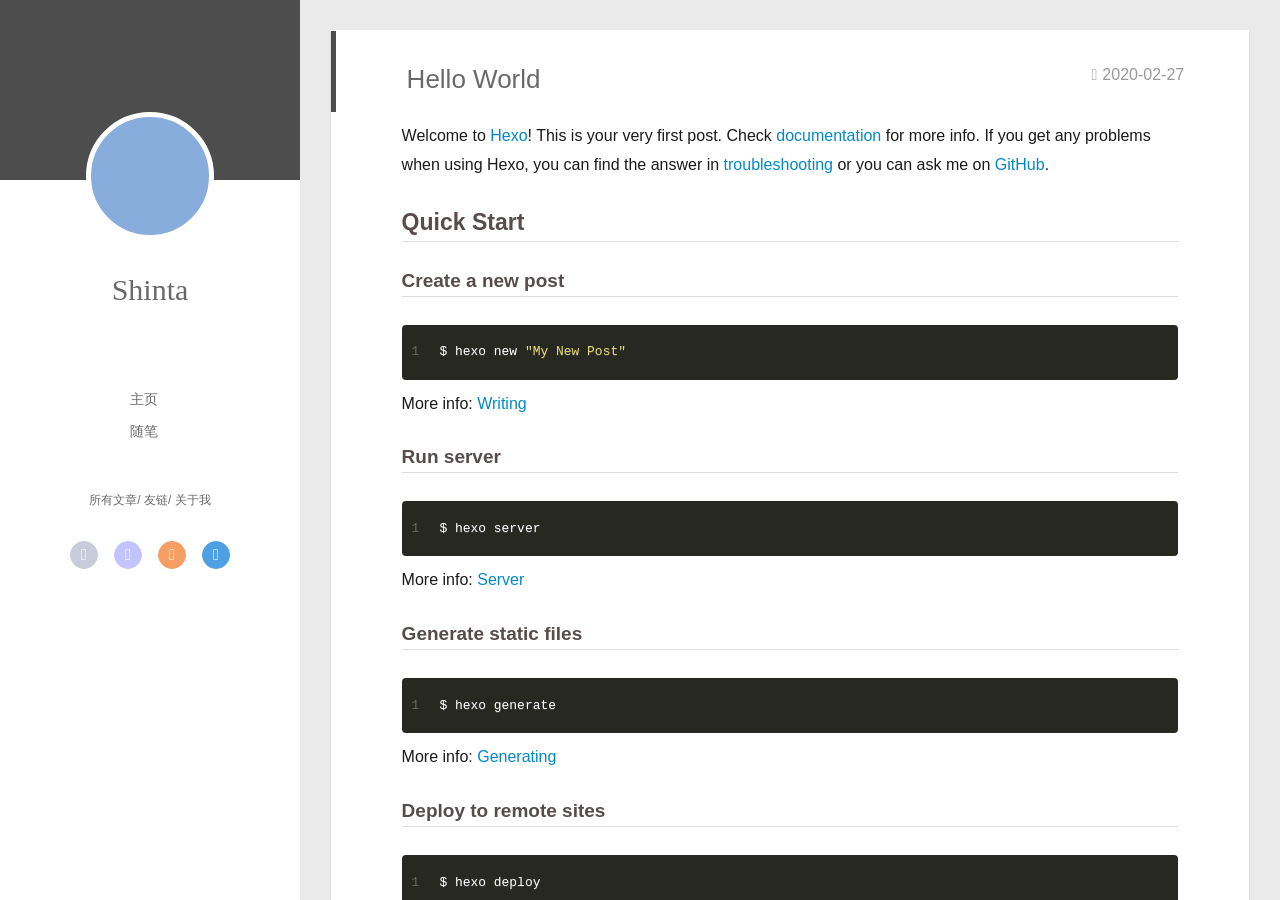
==== commit a91ac662: "Site updated: 2020-02-27 21:53:02" ====
--- a/index.html
+++ b/index.html
@@ -6,17 +6,19 @@
   <meta name="renderer" content="webkit">
   <meta http-equiv="X-UA-Compatible" content="IE=edge" >
   <link rel="dns-prefetch" href="http://yoursite.com">
-  <title>Hexo</title>
+  <title>Shinta&#39;s blog</title>
   <meta name="viewport" content="width=device-width, initial-scale=1, maximum-scale=1">
-  <meta property="og:type" content="website">
-<meta property="og:title" content="Hexo">
+  <meta name="description" content="菜鸡韭菜码农">
+<meta property="og:type" content="website">
+<meta property="og:title" content="Shinta&#39;s blog">
 <meta property="og:url" content="http://yoursite.com/index.html">
-<meta property="og:site_name" content="Hexo">
+<meta property="og:site_name" content="Shinta&#39;s blog">
+<meta property="og:description" content="菜鸡韭菜码农">
 <meta property="og:locale" content="en_US">
-<meta property="article:author" content="John Doe">
+<meta property="article:author" content="Shinta">
 <meta name="twitter:card" content="summary">
   
-    <link rel="alternative" href="/atom.xml" title="Hexo" type="application/atom+xml">
+    <link rel="alternative" href="/atom.xml" title="Shinta&#39;s blog" type="application/atom+xml">
   
   
     <link rel="icon" href="/favicon.png">
@@ -46,7 +48,7 @@
 			<img src="" class="js-avatar">
 		</a>
 		<hgroup>
-		  <h1 class="header-author"><a href="/">John Doe</a></h1>
+		  <h1 class="header-author"><a href="/">Shinta</a></h1>
 		</hgroup>
 		
 
@@ -104,7 +106,7 @@
 				<img src="" class="js-avatar">
 			</div>
 			<hgroup>
-			  <h1 class="header-author js-header-author">John Doe</h1>
+			  <h1 class="header-author js-header-author">Shinta</h1>
 			</hgroup>
 			
 			
@@ -237,7 +239,7 @@
   <div class="outer">
     <div id="footer-info">
     	<div class="footer-left">
-    		&copy; 2020 John Doe
+    		&copy; 2020 Shinta
     	</div>
       	<div class="footer-right">
       		<a href="http://hexo.io/" target="_blank">Hexo</a>  Theme <a href="https://github.com/litten/hexo-theme-yilia" target="_blank">Yilia</a> by Litten
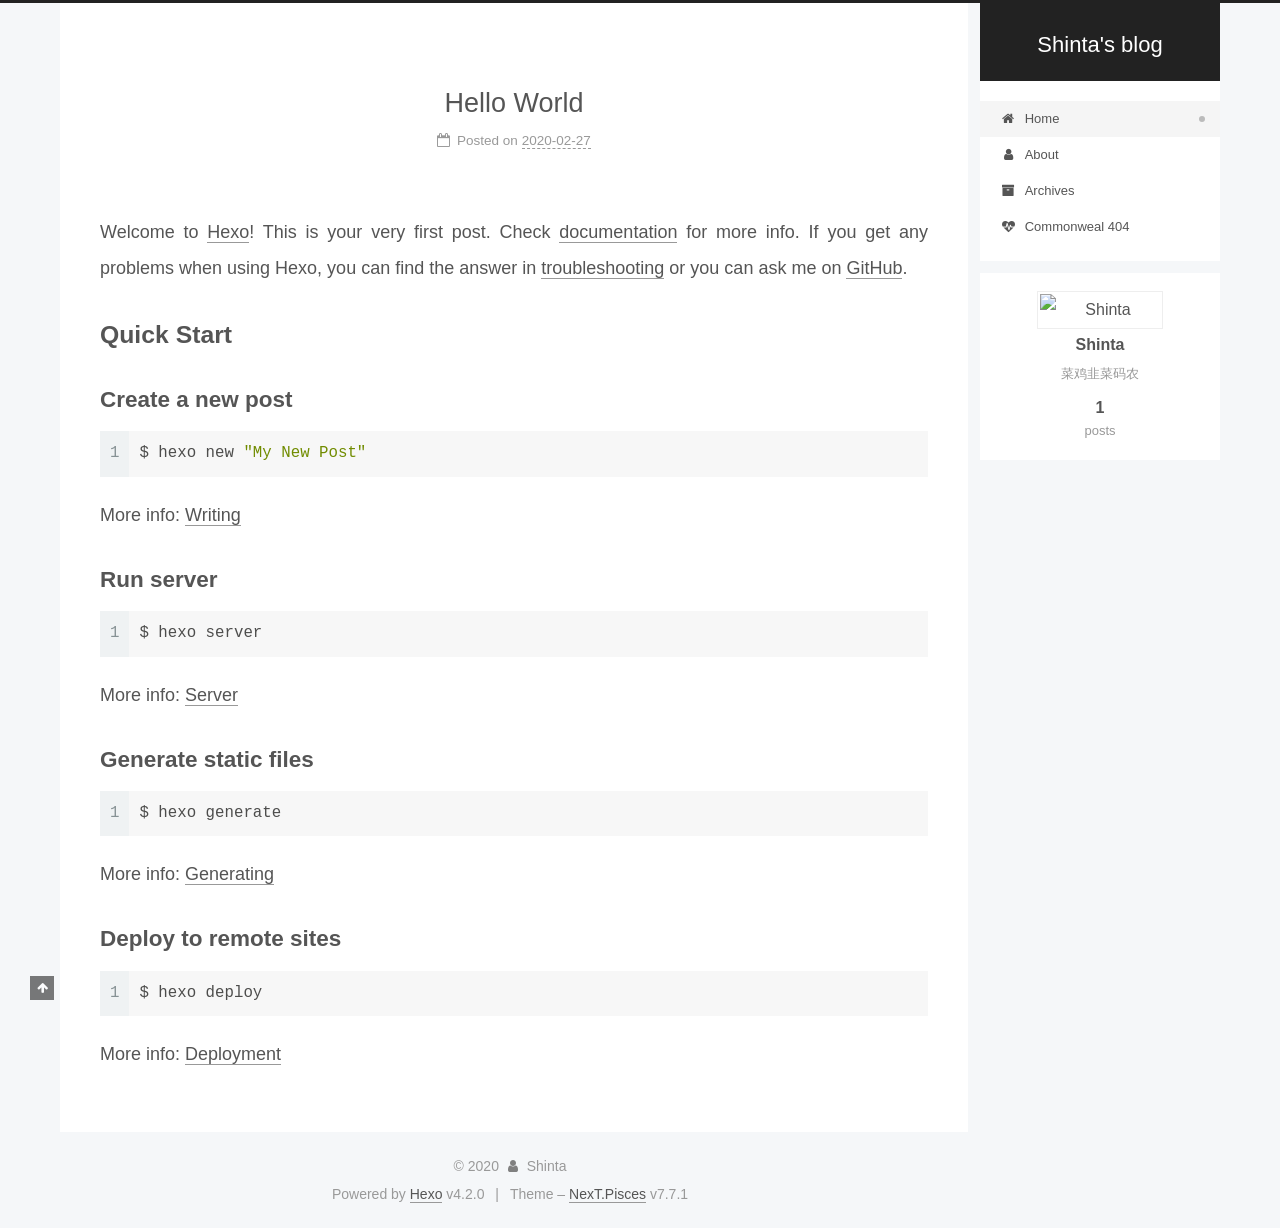
==== commit 81b31a99: "Site updated: 2020-02-27 22:40:25" ====
--- a/index.html
+++ b/index.html
@@ -1,13 +1,25 @@
 <!DOCTYPE html>
-<html>
+<html lang="en">
 <head>
-  <meta charset="utf-8">
-  
-  <meta name="renderer" content="webkit">
-  <meta http-equiv="X-UA-Compatible" content="IE=edge" >
-  <link rel="dns-prefetch" href="http://yoursite.com">
-  <title>Shinta&#39;s blog</title>
-  <meta name="viewport" content="width=device-width, initial-scale=1, maximum-scale=1">
+  <meta charset="UTF-8">
+<meta name="viewport" content="width=device-width, initial-scale=1, maximum-scale=2">
+<meta name="theme-color" content="#222">
+<meta name="generator" content="Hexo 4.2.0">
+  <link rel="apple-touch-icon" sizes="180x180" href="/images/apple-touch-icon-next.png">
+  <link rel="icon" type="image/png" sizes="32x32" href="/images/favicon-32x32-next.png">
+  <link rel="icon" type="image/png" sizes="16x16" href="/images/favicon-16x16-next.png">
+  <link rel="mask-icon" href="/images/logo.svg" color="#222">
+
+<link rel="stylesheet" href="/css/main.css">
+
+
+<link rel="stylesheet" href="/lib/font-awesome/css/font-awesome.min.css">
+
+<script id="hexo-configurations">
+    var NexT = window.NexT || {};
+    var CONFIG = {"hostname":"yoursite.com","root":"/","scheme":"Pisces","version":"7.7.1","exturl":false,"sidebar":{"position":"right","display":"post","padding":18,"offset":12,"onmobile":false},"copycode":{"enable":false,"show_result":false,"style":null},"back2top":{"enable":true,"sidebar":false,"scrollpercent":false},"bookmark":{"enable":false,"color":"#222","save":"auto"},"fancybox":false,"mediumzoom":false,"lazyload":false,"pangu":false,"comments":{"style":"tabs","active":null,"storage":true,"lazyload":false,"nav":null},"algolia":{"hits":{"per_page":10},"labels":{"input_placeholder":"Search for Posts","hits_empty":"We didn't find any results for the search: ${query}","hits_stats":"${hits} results found in ${time} ms"}},"localsearch":{"enable":false,"trigger":"auto","top_n_per_article":1,"unescape":false,"preload":false},"motion":{"enable":true,"async":false,"transition":{"post_block":"fadeIn","post_header":"slideDownIn","post_body":"slideDownIn","coll_header":"slideLeftIn","sidebar":"slideUpIn"}}};
+  </script>
+
   <meta name="description" content="菜鸡韭菜码农">
 <meta property="og:type" content="website">
 <meta property="og:title" content="Shinta&#39;s blog">
@@ -17,164 +29,172 @@
 <meta property="og:locale" content="en_US">
 <meta property="article:author" content="Shinta">
 <meta name="twitter:card" content="summary">
-  
-    <link rel="alternative" href="/atom.xml" title="Shinta&#39;s blog" type="application/atom+xml">
-  
-  
-    <link rel="icon" href="/favicon.png">
-  
-  <link rel="stylesheet" type="text/css" href="/./main.0cf68a.css">
-  <style type="text/css">
-  
-    #container.show {
-      background: linear-gradient(200deg,#a0cfe4,#e8c37e);
-    }
+
+<link rel="canonical" href="http://yoursite.com/">
+
+
+<script id="page-configurations">
+  // https://hexo.io/docs/variables.html
+  CONFIG.page = {
+    sidebar: "",
+    isHome: true,
+    isPost: false
+  };
+</script>
+
+  <title>Shinta's blog</title>
+  
+
+
+
+
+
+
+  <noscript>
+  <style>
+  .use-motion .brand,
+  .use-motion .menu-item,
+  .sidebar-inner,
+  .use-motion .post-block,
+  .use-motion .pagination,
+  .use-motion .comments,
+  .use-motion .post-header,
+  .use-motion .post-body,
+  .use-motion .collection-header { opacity: initial; }
+
+  .use-motion .site-title,
+  .use-motion .site-subtitle {
+    opacity: initial;
+    top: initial;
+  }
+
+  .use-motion .logo-line-before i { left: initial; }
+  .use-motion .logo-line-after i { right: initial; }
   </style>
-  
-
-  
-
-<meta name="generator" content="Hexo 4.2.0"></head>
-
-<body>
-  <div id="container" q-class="show:isCtnShow">
-    <canvas id="anm-canvas" class="anm-canvas"></canvas>
-    <div class="left-col" q-class="show:isShow">
+</noscript>
+
+</head>
+
+<body itemscope itemtype="http://schema.org/WebPage">
+  <div class="container use-motion">
+    <div class="headband"></div>
+
+    <header class="header" itemscope itemtype="http://schema.org/WPHeader">
+      <div class="header-inner"><div class="site-brand-container">
+  <div class="site-nav-toggle">
+    <div class="toggle" aria-label="Toggle navigation bar">
+      <span class="toggle-line toggle-line-first"></span>
+      <span class="toggle-line toggle-line-middle"></span>
+      <span class="toggle-line toggle-line-last"></span>
+    </div>
+  </div>
+
+  <div class="site-meta">
+
+    <div>
+      <a href="/" class="brand" rel="start">
+        <span class="logo-line-before"><i></i></span>
+        <span class="site-title">Shinta's blog</span>
+        <span class="logo-line-after"><i></i></span>
+      </a>
+    </div>
+  </div>
+
+  <div class="site-nav-right">
+    <div class="toggle popup-trigger">
+    </div>
+  </div>
+</div>
+
+
+<nav class="site-nav">
+  
+  <ul id="menu" class="menu">
+        <li class="menu-item menu-item-home">
+
+    <a href="/" rel="section"><i class="fa fa-fw fa-home"></i>Home</a>
+
+  </li>
+        <li class="menu-item menu-item-about">
+
+    <a href="/about/" rel="section"><i class="fa fa-fw fa-user"></i>About</a>
+
+  </li>
+        <li class="menu-item menu-item-archives">
+
+    <a href="/archives/" rel="section"><i class="fa fa-fw fa-archive"></i>Archives</a>
+
+  </li>
+        <li class="menu-item menu-item-commonweal">
+
+    <a href="/404/" rel="section"><i class="fa fa-fw fa-heartbeat"></i>Commonweal 404</a>
+
+  </li>
+  </ul>
+
+</nav>
+</div>
+    </header>
+
+    
+  <div class="back-to-top">
+    <i class="fa fa-arrow-up"></i>
+    <span>0%</span>
+  </div>
+
+
+    <main class="main">
+      <div class="main-inner">
+        <div class="content-wrap">
+          
+
+          <div class="content">
+            
+
+  <div class="posts-expand">
+        
+  
+  
+  <article itemscope itemtype="http://schema.org/Article" class="post-block home" lang="en">
+    <link itemprop="mainEntityOfPage" href="http://yoursite.com/2020/02/27/hello-world/">
+
+    <span hidden itemprop="author" itemscope itemtype="http://schema.org/Person">
+      <meta itemprop="image" content="/%5Cassets%5Cimg%5CMe.jpg">
+      <meta itemprop="name" content="Shinta">
+      <meta itemprop="description" content="菜鸡韭菜码农">
+    </span>
+
+    <span hidden itemprop="publisher" itemscope itemtype="http://schema.org/Organization">
+      <meta itemprop="name" content="Shinta's blog">
+    </span>
+      <header class="post-header">
+        <h1 class="post-title" itemprop="name headline">
+          
+            <a href="/2020/02/27/hello-world/" class="post-title-link" itemprop="url">Hello World</a>
+        </h1>
+
+        <div class="post-meta">
+            <span class="post-meta-item">
+              <span class="post-meta-item-icon">
+                <i class="fa fa-calendar-o"></i>
+              </span>
+              <span class="post-meta-item-text">Posted on</span>
+
+              <time title="Created: 2020-02-27 21:23:41" itemprop="dateCreated datePublished" datetime="2020-02-27T21:23:41+08:00">2020-02-27</time>
+            </span>
+
+          
+
+        </div>
+      </header>
+
+    
+    
+    
+    <div class="post-body" itemprop="articleBody">
+
       
-<div class="overlay" style="background: #4d4d4d"></div>
-<div class="intrude-less">
-	<header id="header" class="inner">
-		<a href="/" class="profilepic">
-			<img src="" class="js-avatar">
-		</a>
-		<hgroup>
-		  <h1 class="header-author"><a href="/">Shinta</a></h1>
-		</hgroup>
-		
-
-		<nav class="header-menu">
-			<ul>
-			
-				<li><a href="/">主页</a></li>
-	        
-				<li><a href="/tags/%E9%9A%8F%E7%AC%94/">随笔</a></li>
-	        
-			</ul>
-		</nav>
-		<nav class="header-smart-menu">
-    		
-    			
-    			<a q-on="click: openSlider(e, 'innerArchive')" href="javascript:void(0)">所有文章</a>
-    			
-            
-    			
-    			<a q-on="click: openSlider(e, 'friends')" href="javascript:void(0)">友链</a>
-    			
-            
-    			
-    			<a q-on="click: openSlider(e, 'aboutme')" href="javascript:void(0)">关于我</a>
-    			
-            
-		</nav>
-		<nav class="header-nav">
-			<div class="social">
-				
-					<a class="github" target="_blank" href="#" title="github"><i class="icon-github"></i></a>
-		        
-					<a class="weibo" target="_blank" href="#" title="weibo"><i class="icon-weibo"></i></a>
-		        
-					<a class="rss" target="_blank" href="#" title="rss"><i class="icon-rss"></i></a>
-		        
-					<a class="zhihu" target="_blank" href="#" title="zhihu"><i class="icon-zhihu"></i></a>
-		        
-			</div>
-		</nav>
-	</header>		
-</div>
-
-    </div>
-    <div class="mid-col" q-class="show:isShow,hide:isShow|isFalse">
-      
-<nav id="mobile-nav">
-  	<div class="overlay js-overlay" style="background: #4d4d4d"></div>
-	<div class="btnctn js-mobile-btnctn">
-  		<div class="slider-trigger list" q-on="click: openSlider(e)"><i class="icon icon-sort"></i></div>
-	</div>
-	<div class="intrude-less">
-		<header id="header" class="inner">
-			<div class="profilepic">
-				<img src="" class="js-avatar">
-			</div>
-			<hgroup>
-			  <h1 class="header-author js-header-author">Shinta</h1>
-			</hgroup>
-			
-			
-			
-				
-			
-				
-			
-			
-			
-			<nav class="header-nav">
-				<div class="social">
-					
-						<a class="github" target="_blank" href="#" title="github"><i class="icon-github"></i></a>
-			        
-						<a class="weibo" target="_blank" href="#" title="weibo"><i class="icon-weibo"></i></a>
-			        
-						<a class="rss" target="_blank" href="#" title="rss"><i class="icon-rss"></i></a>
-			        
-						<a class="zhihu" target="_blank" href="#" title="zhihu"><i class="icon-zhihu"></i></a>
-			        
-				</div>
-			</nav>
-
-			<nav class="header-menu js-header-menu">
-				<ul style="width: 50%">
-				
-				
-					<li style="width: 50%"><a href="/">主页</a></li>
-		        
-					<li style="width: 50%"><a href="/tags/%E9%9A%8F%E7%AC%94/">随笔</a></li>
-		        
-				</ul>
-			</nav>
-		</header>				
-	</div>
-	<div class="mobile-mask" style="display:none" q-show="isShow"></div>
-</nav>
-
-      <div id="wrapper" class="body-wrap">
-        <div class="menu-l">
-          <div class="canvas-wrap">
-            <canvas data-colors="#eaeaea" data-sectionHeight="100" data-contentId="js-content" id="myCanvas1" class="anm-canvas"></canvas>
-          </div>
-          <div id="js-content" class="content-ll">
-            
-  
-    <article id="post-hello-world" class="article article-type-post  article-index" itemscope itemprop="blogPost">
-  <div class="article-inner">
-    
-      <header class="article-header">
-        
-  
-    <h1 itemprop="name">
-      <a class="article-title" href="/2020/02/27/hello-world/">Hello World</a>
-    </h1>
-  
-
-        
-        <a href="/2020/02/27/hello-world/" class="archive-article-date">
-  	<time datetime="2020-02-27T13:23:41.176Z" itemprop="datePublished"><i class="icon-calendar icon"></i>2020-02-27</time>
-</a>
-        
-      </header>
-    
-    <div class="article-entry" itemprop="articleBody">
-      
-        <p>Welcome to <a href="https://hexo.io/" target="_blank" rel="noopener">Hexo</a>! This is your very first post. Check <a href="https://hexo.io/docs/" target="_blank" rel="noopener">documentation</a> for more info. If you get any problems when using Hexo, you can find the answer in <a href="https://hexo.io/docs/troubleshooting.html" target="_blank" rel="noopener">troubleshooting</a> or you can ask me on <a href="https://github.com/hexojs/hexo/issues" target="_blank" rel="noopener">GitHub</a>.</p>
+          <p>Welcome to <a href="https://hexo.io/" target="_blank" rel="noopener">Hexo</a>! This is your very first post. Check <a href="https://hexo.io/docs/" target="_blank" rel="noopener">documentation</a> for more info. If you get any problems when using Hexo, you can find the answer in <a href="https://hexo.io/docs/troubleshooting.html" target="_blank" rel="noopener">troubleshooting</a> or you can ask me on <a href="https://github.com/hexojs/hexo/issues" target="_blank" rel="noopener">GitHub</a>.</p>
 <h2 id="Quick-Start"><a href="#Quick-Start" class="headerlink" title="Quick Start"></a>Quick Start</h2><h3 id="Create-a-new-post"><a href="#Create-a-new-post" class="headerlink" title="Create a new post"></a>Create a new post</h3><figure class="highlight bash"><table><tr><td class="gutter"><pre><span class="line">1</span><br></pre></td><td class="code"><pre><span class="line">$ hexo new <span class="string">"My New Post"</span></span><br></pre></td></tr></table></figure>
 
 <p>More info: <a href="https://hexo.io/docs/writing.html" target="_blank" rel="noopener">Writing</a></p>
@@ -189,292 +209,176 @@
 <p>More info: <a href="https://hexo.io/docs/one-command-deployment.html" target="_blank" rel="noopener">Deployment</a></p>
 
       
-
-      
-    </div>
-    <div class="article-info article-info-index">
-      
-      
-      
-
-      
-        <p class="article-more-link">
-          <a class="article-more-a" href="/2020/02/27/hello-world/">展开全文 >></a>
-        </p>
-      
-
-      
-      <div class="clearfix"></div>
-    </div>
-  </div>
-</article>
-
-<aside class="wrap-side-operation">
-    <div class="mod-side-operation">
+    </div>
+
+    
+    
+    
+      <footer class="post-footer">
+        <div class="post-eof"></div>
+      </footer>
+  </article>
+  
+  
+  
+
+  </div>
+
+  
+
+
+
+          </div>
+          
+
+<script>
+  window.addEventListener('tabs:register', () => {
+    let activeClass = CONFIG.comments.activeClass;
+    if (CONFIG.comments.storage) {
+      activeClass = localStorage.getItem('comments_active') || activeClass;
+    }
+    if (activeClass) {
+      let activeTab = document.querySelector(`a[href="#comment-${activeClass}"]`);
+      if (activeTab) {
+        activeTab.click();
+      }
+    }
+  });
+  if (CONFIG.comments.storage) {
+    window.addEventListener('tabs:click', event => {
+      if (!event.target.matches('.tabs-comment .tab-content .tab-pane')) return;
+      let commentClass = event.target.classList[1];
+      localStorage.setItem('comments_active', commentClass);
+    });
+  }
+</script>
+
+        </div>
+          
+  
+  <div class="toggle sidebar-toggle">
+    <span class="toggle-line toggle-line-first"></span>
+    <span class="toggle-line toggle-line-middle"></span>
+    <span class="toggle-line toggle-line-last"></span>
+  </div>
+
+  <aside class="sidebar">
+    <div class="sidebar-inner">
+
+      <ul class="sidebar-nav motion-element">
+        <li class="sidebar-nav-toc">
+          Table of Contents
+        </li>
+        <li class="sidebar-nav-overview">
+          Overview
+        </li>
+      </ul>
+
+      <!--noindex-->
+      <div class="post-toc-wrap sidebar-panel">
+      </div>
+      <!--/noindex-->
+
+      <div class="site-overview-wrap sidebar-panel">
+        <div class="site-author motion-element" itemprop="author" itemscope itemtype="http://schema.org/Person">
+    <img class="site-author-image" itemprop="image" alt="Shinta"
+      src="/%5Cassets%5Cimg%5CMe.jpg">
+  <p class="site-author-name" itemprop="name">Shinta</p>
+  <div class="site-description" itemprop="description">菜鸡韭菜码农</div>
+</div>
+<div class="site-state-wrap motion-element">
+  <nav class="site-state">
+      <div class="site-state-item site-state-posts">
+          <a href="/archives/">
         
-        <div class="jump-container" id="js-jump-container" style="display:none;">
-            <a href="javascript:void(0)" class="mod-side-operation__jump-to-top">
-                <i class="icon-font icon-back"></i>
-            </a>
-            <div id="js-jump-plan-container" class="jump-plan-container" style="top: -11px;">
-                <i class="icon-font icon-plane jump-plane"></i>
-            </div>
-        </div>
+          <span class="site-state-item-count">1</span>
+          <span class="site-state-item-name">posts</span>
+        </a>
+      </div>
+  </nav>
+</div>
+
+
+
+      </div>
+
+    </div>
+  </aside>
+  <div id="sidebar-dimmer"></div>
+
+
+      </div>
+    </main>
+
+    <footer class="footer">
+      <div class="footer-inner">
         
+
+<div class="copyright">
+  
+  &copy; 
+  <span itemprop="copyrightYear">2020</span>
+  <span class="with-love">
+    <i class="fa fa-user"></i>
+  </span>
+  <span class="author" itemprop="copyrightHolder">Shinta</span>
+</div>
+  <div class="powered-by">Powered by <a href="https://hexo.io/" class="theme-link" rel="noopener" target="_blank">Hexo</a> v4.2.0
+  </div>
+  <span class="post-meta-divider">|</span>
+  <div class="theme-info">Theme – <a href="https://pisces.theme-next.org/" class="theme-link" rel="noopener" target="_blank">NexT.Pisces</a> v7.7.1
+  </div>
+
         
-    </div>
-</aside>
-
-
-
-
-  
-  
-
-
-          </div>
-        </div>
-      </div>
-      <footer id="footer">
-  <div class="outer">
-    <div id="footer-info">
-    	<div class="footer-left">
-    		&copy; 2020 Shinta
-    	</div>
-      	<div class="footer-right">
-      		<a href="http://hexo.io/" target="_blank">Hexo</a>  Theme <a href="https://github.com/litten/hexo-theme-yilia" target="_blank">Yilia</a> by Litten
-      	</div>
-    </div>
-  </div>
-</footer>
-    </div>
-    <script>
-	var yiliaConfig = {
-		mathjax: false,
-		isHome: true,
-		isPost: false,
-		isArchive: false,
-		isTag: false,
-		isCategory: false,
-		open_in_new: false,
-		toc_hide_index: true,
-		root: "/",
-		innerArchive: true,
-		showTags: false
-	}
-</script>
-
-<script>!function(t){function n(e){if(r[e])return r[e].exports;var i=r[e]={exports:{},id:e,loaded:!1};return t[e].call(i.exports,i,i.exports,n),i.loaded=!0,i.exports}var r={};n.m=t,n.c=r,n.p="./",n(0)}([function(t,n,r){r(195),t.exports=r(191)},function(t,n,r){var e=r(3),i=r(52),o=r(27),u=r(28),c=r(53),f="prototype",a=function(t,n,r){var s,l,h,v,p=t&a.F,d=t&a.G,y=t&a.S,g=t&a.P,b=t&a.B,m=d?e:y?e[n]||(e[n]={}):(e[n]||{})[f],x=d?i:i[n]||(i[n]={}),w=x[f]||(x[f]={});d&&(r=n);for(s in r)l=!p&&m&&void 0!==m[s],h=(l?m:r)[s],v=b&&l?c(h,e):g&&"function"==typeof h?c(Function.call,h):h,m&&u(m,s,h,t&a.U),x[s]!=h&&o(x,s,v),g&&w[s]!=h&&(w[s]=h)};e.core=i,a.F=1,a.G=2,a.S=4,a.P=8,a.B=16,a.W=32,a.U=64,a.R=128,t.exports=a},function(t,n,r){var e=r(6);t.exports=function(t){if(!e(t))throw TypeError(t+" is not an object!");return t}},function(t,n){var r=t.exports="undefined"!=typeof window&&window.Math==Math?window:"undefined"!=typeof self&&self.Math==Math?self:Function("return this")();"number"==typeof __g&&(__g=r)},function(t,n){t.exports=function(t){try{return!!t()}catch(t){return!0}}},function(t,n){var r=t.exports="undefined"!=typeof window&&window.Math==Math?window:"undefined"!=typeof self&&self.Math==Math?self:Function("return this")();"number"==typeof __g&&(__g=r)},function(t,n){t.exports=function(t){return"object"==typeof t?null!==t:"function"==typeof t}},function(t,n,r){var e=r(126)("wks"),i=r(76),o=r(3).Symbol,u="function"==typeof o;(t.exports=function(t){return e[t]||(e[t]=u&&o[t]||(u?o:i)("Symbol."+t))}).store=e},function(t,n){var r={}.hasOwnProperty;t.exports=function(t,n){return r.call(t,n)}},function(t,n,r){var e=r(94),i=r(33);t.exports=function(t){return e(i(t))}},function(t,n,r){t.exports=!r(4)(function(){return 7!=Object.defineProperty({},"a",{get:function(){return 7}}).a})},function(t,n,r){var e=r(2),i=r(167),o=r(50),u=Object.defineProperty;n.f=r(10)?Object.defineProperty:function(t,n,r){if(e(t),n=o(n,!0),e(r),i)try{return u(t,n,r)}catch(t){}if("get"in r||"set"in r)throw TypeError("Accessors not supported!");return"value"in r&&(t[n]=r.value),t}},function(t,n,r){t.exports=!r(18)(function(){return 7!=Object.defineProperty({},"a",{get:function(){return 7}}).a})},function(t,n,r){var e=r(14),i=r(22);t.exports=r(12)?function(t,n,r){return e.f(t,n,i(1,r))}:function(t,n,r){return t[n]=r,t}},function(t,n,r){var e=r(20),i=r(58),o=r(42),u=Object.defineProperty;n.f=r(12)?Object.defineProperty:function(t,n,r){if(e(t),n=o(n,!0),e(r),i)try{return u(t,n,r)}catch(t){}if("get"in r||"set"in r)throw TypeError("Accessors not supported!");return"value"in r&&(t[n]=r.value),t}},function(t,n,r){var e=r(40)("wks"),i=r(23),o=r(5).Symbol,u="function"==typeof o;(t.exports=function(t){return e[t]||(e[t]=u&&o[t]||(u?o:i)("Symbol."+t))}).store=e},function(t,n,r){var e=r(67),i=Math.min;t.exports=function(t){return t>0?i(e(t),9007199254740991):0}},function(t,n,r){var e=r(46);t.exports=function(t){return Object(e(t))}},function(t,n){t.exports=function(t){try{return!!t()}catch(t){return!0}}},function(t,n,r){var e=r(63),i=r(34);t.exports=Object.keys||function(t){return e(t,i)}},function(t,n,r){var e=r(21);t.exports=function(t){if(!e(t))throw TypeError(t+" is not an object!");return t}},function(t,n){t.exports=function(t){return"object"==typeof t?null!==t:"function"==typeof t}},function(t,n){t.exports=function(t,n){return{enumerable:!(1&t),configurable:!(2&t),writable:!(4&t),value:n}}},function(t,n){var r=0,e=Math.random();t.exports=function(t){return"Symbol(".concat(void 0===t?"":t,")_",(++r+e).toString(36))}},function(t,n){var r={}.hasOwnProperty;t.exports=function(t,n){return r.call(t,n)}},function(t,n){var r=t.exports={version:"2.4.0"};"number"==typeof __e&&(__e=r)},function(t,n){t.exports=function(t){if("function"!=typeof t)throw TypeError(t+" is not a function!");return t}},function(t,n,r){var e=r(11),i=r(66);t.exports=r(10)?function(t,n,r){return e.f(t,n,i(1,r))}:function(t,n,r){return t[n]=r,t}},function(t,n,r){var e=r(3),i=r(27),o=r(24),u=r(76)("src"),c="toString",f=Function[c],a=(""+f).split(c);r(52).inspectSource=function(t){return f.call(t)},(t.exports=function(t,n,r,c){var f="function"==typeof r;f&&(o(r,"name")||i(r,"name",n)),t[n]!==r&&(f&&(o(r,u)||i(r,u,t[n]?""+t[n]:a.join(String(n)))),t===e?t[n]=r:c?t[n]?t[n]=r:i(t,n,r):(delete t[n],i(t,n,r)))})(Function.prototype,c,function(){return"function"==typeof this&&this[u]||f.call(this)})},function(t,n,r){var e=r(1),i=r(4),o=r(46),u=function(t,n,r,e){var i=String(o(t)),u="<"+n;return""!==r&&(u+=" "+r+'="'+String(e).replace(/"/g,"&quot;")+'"'),u+">"+i+"</"+n+">"};t.exports=function(t,n){var r={};r[t]=n(u),e(e.P+e.F*i(function(){var n=""[t]('"');return n!==n.toLowerCase()||n.split('"').length>3}),"String",r)}},function(t,n,r){var e=r(115),i=r(46);t.exports=function(t){return e(i(t))}},function(t,n,r){var e=r(116),i=r(66),o=r(30),u=r(50),c=r(24),f=r(167),a=Object.getOwnPropertyDescriptor;n.f=r(10)?a:function(t,n){if(t=o(t),n=u(n,!0),f)try{return a(t,n)}catch(t){}if(c(t,n))return i(!e.f.call(t,n),t[n])}},function(t,n,r){var e=r(24),i=r(17),o=r(145)("IE_PROTO"),u=Object.prototype;t.exports=Object.getPrototypeOf||function(t){return t=i(t),e(t,o)?t[o]:"function"==typeof t.constructor&&t instanceof t.constructor?t.constructor.prototype:t instanceof Object?u:null}},function(t,n){t.exports=function(t){if(void 0==t)throw TypeError("Can't call method on  "+t);return t}},function(t,n){t.exports="constructor,hasOwnProperty,isPrototypeOf,propertyIsEnumerable,toLocaleString,toString,valueOf".split(",")},function(t,n){t.exports={}},function(t,n){t.exports=!0},function(t,n){n.f={}.propertyIsEnumerable},function(t,n,r){var e=r(14).f,i=r(8),o=r(15)("toStringTag");t.exports=function(t,n,r){t&&!i(t=r?t:t.prototype,o)&&e(t,o,{configurable:!0,value:n})}},function(t,n,r){var e=r(40)("keys"),i=r(23);t.exports=function(t){return e[t]||(e[t]=i(t))}},function(t,n,r){var e=r(5),i="__core-js_shared__",o=e[i]||(e[i]={});t.exports=function(t){return o[t]||(o[t]={})}},function(t,n){var r=Math.ceil,e=Math.floor;t.exports=function(t){return isNaN(t=+t)?0:(t>0?e:r)(t)}},function(t,n,r){var e=r(21);t.exports=function(t,n){if(!e(t))return t;var r,i;if(n&&"function"==typeof(r=t.toString)&&!e(i=r.call(t)))return i;if("function"==typeof(r=t.valueOf)&&!e(i=r.call(t)))return i;if(!n&&"function"==typeof(r=t.toString)&&!e(i=r.call(t)))return i;throw TypeError("Can't convert object to primitive value")}},function(t,n,r){var e=r(5),i=r(25),o=r(36),u=r(44),c=r(14).f;t.exports=function(t){var n=i.Symbol||(i.Symbol=o?{}:e.Symbol||{});"_"==t.charAt(0)||t in n||c(n,t,{value:u.f(t)})}},function(t,n,r){n.f=r(15)},function(t,n){var r={}.toString;t.exports=function(t){return r.call(t).slice(8,-1)}},function(t,n){t.exports=function(t){if(void 0==t)throw TypeError("Can't call method on  "+t);return t}},function(t,n,r){var e=r(4);t.exports=function(t,n){return!!t&&e(function(){n?t.call(null,function(){},1):t.call(null)})}},function(t,n,r){var e=r(53),i=r(115),o=r(17),u=r(16),c=r(203);t.exports=function(t,n){var r=1==t,f=2==t,a=3==t,s=4==t,l=6==t,h=5==t||l,v=n||c;return function(n,c,p){for(var d,y,g=o(n),b=i(g),m=e(c,p,3),x=u(b.length),w=0,S=r?v(n,x):f?v(n,0):void 0;x>w;w++)if((h||w in b)&&(d=b[w],y=m(d,w,g),t))if(r)S[w]=y;else if(y)switch(t){case 3:return!0;case 5:return d;case 6:return w;case 2:S.push(d)}else if(s)return!1;return l?-1:a||s?s:S}}},function(t,n,r){var e=r(1),i=r(52),o=r(4);t.exports=function(t,n){var r=(i.Object||{})[t]||Object[t],u={};u[t]=n(r),e(e.S+e.F*o(function(){r(1)}),"Object",u)}},function(t,n,r){var e=r(6);t.exports=function(t,n){if(!e(t))return t;var r,i;if(n&&"function"==typeof(r=t.toString)&&!e(i=r.call(t)))return i;if("function"==typeof(r=t.valueOf)&&!e(i=r.call(t)))return i;if(!n&&"function"==typeof(r=t.toString)&&!e(i=r.call(t)))return i;throw TypeError("Can't convert object to primitive value")}},function(t,n,r){var e=r(5),i=r(25),o=r(91),u=r(13),c="prototype",f=function(t,n,r){var a,s,l,h=t&f.F,v=t&f.G,p=t&f.S,d=t&f.P,y=t&f.B,g=t&f.W,b=v?i:i[n]||(i[n]={}),m=b[c],x=v?e:p?e[n]:(e[n]||{})[c];v&&(r=n);for(a in r)(s=!h&&x&&void 0!==x[a])&&a in b||(l=s?x[a]:r[a],b[a]=v&&"function"!=typeof x[a]?r[a]:y&&s?o(l,e):g&&x[a]==l?function(t){var n=function(n,r,e){if(this instanceof t){switch(arguments.length){case 0:return new t;case 1:return new t(n);case 2:return new t(n,r)}return new t(n,r,e)}return t.apply(this,arguments)};return n[c]=t[c],n}(l):d&&"function"==typeof l?o(Function.call,l):l,d&&((b.virtual||(b.virtual={}))[a]=l,t&f.R&&m&&!m[a]&&u(m,a,l)))};f.F=1,f.G=2,f.S=4,f.P=8,f.B=16,f.W=32,f.U=64,f.R=128,t.exports=f},function(t,n){var r=t.exports={version:"2.4.0"};"number"==typeof __e&&(__e=r)},function(t,n,r){var e=r(26);t.exports=function(t,n,r){if(e(t),void 0===n)return t;switch(r){case 1:return function(r){return t.call(n,r)};case 2:return function(r,e){return t.call(n,r,e)};case 3:return function(r,e,i){return t.call(n,r,e,i)}}return function(){return t.apply(n,arguments)}}},function(t,n,r){var e=r(183),i=r(1),o=r(126)("metadata"),u=o.store||(o.store=new(r(186))),c=function(t,n,r){var i=u.get(t);if(!i){if(!r)return;u.set(t,i=new e)}var o=i.get(n);if(!o){if(!r)return;i.set(n,o=new e)}return o},f=function(t,n,r){var e=c(n,r,!1);return void 0!==e&&e.has(t)},a=function(t,n,r){var e=c(n,r,!1);return void 0===e?void 0:e.get(t)},s=function(t,n,r,e){c(r,e,!0).set(t,n)},l=function(t,n){var r=c(t,n,!1),e=[];return r&&r.forEach(function(t,n){e.push(n)}),e},h=function(t){return void 0===t||"symbol"==typeof t?t:String(t)},v=function(t){i(i.S,"Reflect",t)};t.exports={store:u,map:c,has:f,get:a,set:s,keys:l,key:h,exp:v}},function(t,n,r){"use strict";if(r(10)){var e=r(69),i=r(3),o=r(4),u=r(1),c=r(127),f=r(152),a=r(53),s=r(68),l=r(66),h=r(27),v=r(73),p=r(67),d=r(16),y=r(75),g=r(50),b=r(24),m=r(180),x=r(114),w=r(6),S=r(17),_=r(137),O=r(70),E=r(32),P=r(71).f,j=r(154),F=r(76),M=r(7),A=r(48),N=r(117),T=r(146),I=r(155),k=r(80),L=r(123),R=r(74),C=r(130),D=r(160),U=r(11),W=r(31),G=U.f,B=W.f,V=i.RangeError,z=i.TypeError,q=i.Uint8Array,K="ArrayBuffer",J="Shared"+K,Y="BYTES_PER_ELEMENT",H="prototype",$=Array[H],X=f.ArrayBuffer,Q=f.DataView,Z=A(0),tt=A(2),nt=A(3),rt=A(4),et=A(5),it=A(6),ot=N(!0),ut=N(!1),ct=I.values,ft=I.keys,at=I.entries,st=$.lastIndexOf,lt=$.reduce,ht=$.reduceRight,vt=$.join,pt=$.sort,dt=$.slice,yt=$.toString,gt=$.toLocaleString,bt=M("iterator"),mt=M("toStringTag"),xt=F("typed_constructor"),wt=F("def_constructor"),St=c.CONSTR,_t=c.TYPED,Ot=c.VIEW,Et="Wrong length!",Pt=A(1,function(t,n){return Tt(T(t,t[wt]),n)}),jt=o(function(){return 1===new q(new Uint16Array([1]).buffer)[0]}),Ft=!!q&&!!q[H].set&&o(function(){new q(1).set({})}),Mt=function(t,n){if(void 0===t)throw z(Et);var r=+t,e=d(t);if(n&&!m(r,e))throw V(Et);return e},At=function(t,n){var r=p(t);if(r<0||r%n)throw V("Wrong offset!");return r},Nt=function(t){if(w(t)&&_t in t)return t;throw z(t+" is not a typed array!")},Tt=function(t,n){if(!(w(t)&&xt in t))throw z("It is not a typed array constructor!");return new t(n)},It=function(t,n){return kt(T(t,t[wt]),n)},kt=function(t,n){for(var r=0,e=n.length,i=Tt(t,e);e>r;)i[r]=n[r++];return i},Lt=function(t,n,r){G(t,n,{get:function(){return this._d[r]}})},Rt=function(t){var n,r,e,i,o,u,c=S(t),f=arguments.length,s=f>1?arguments[1]:void 0,l=void 0!==s,h=j(c);if(void 0!=h&&!_(h)){for(u=h.call(c),e=[],n=0;!(o=u.next()).done;n++)e.push(o.value);c=e}for(l&&f>2&&(s=a(s,arguments[2],2)),n=0,r=d(c.length),i=Tt(this,r);r>n;n++)i[n]=l?s(c[n],n):c[n];return i},Ct=function(){for(var t=0,n=arguments.length,r=Tt(this,n);n>t;)r[t]=arguments[t++];return r},Dt=!!q&&o(function(){gt.call(new q(1))}),Ut=function(){return gt.apply(Dt?dt.call(Nt(this)):Nt(this),arguments)},Wt={copyWithin:function(t,n){return D.call(Nt(this),t,n,arguments.length>2?arguments[2]:void 0)},every:function(t){return rt(Nt(this),t,arguments.length>1?arguments[1]:void 0)},fill:function(t){return C.apply(Nt(this),arguments)},filter:function(t){return It(this,tt(Nt(this),t,arguments.length>1?arguments[1]:void 0))},find:function(t){return et(Nt(this),t,arguments.length>1?arguments[1]:void 0)},findIndex:function(t){return it(Nt(this),t,arguments.length>1?arguments[1]:void 0)},forEach:function(t){Z(Nt(this),t,arguments.length>1?arguments[1]:void 0)},indexOf:function(t){return ut(Nt(this),t,arguments.length>1?arguments[1]:void 0)},includes:function(t){return ot(Nt(this),t,arguments.length>1?arguments[1]:void 0)},join:function(t){return vt.apply(Nt(this),arguments)},lastIndexOf:function(t){return st.apply(Nt(this),arguments)},map:function(t){return Pt(Nt(this),t,arguments.length>1?arguments[1]:void 0)},reduce:function(t){return lt.apply(Nt(this),arguments)},reduceRight:function(t){return ht.apply(Nt(this),arguments)},reverse:function(){for(var t,n=this,r=Nt(n).length,e=Math.floor(r/2),i=0;i<e;)t=n[i],n[i++]=n[--r],n[r]=t;return n},some:function(t){return nt(Nt(this),t,arguments.length>1?arguments[1]:void 0)},sort:function(t){return pt.call(Nt(this),t)},subarray:function(t,n){var r=Nt(this),e=r.length,i=y(t,e);return new(T(r,r[wt]))(r.buffer,r.byteOffset+i*r.BYTES_PER_ELEMENT,d((void 0===n?e:y(n,e))-i))}},Gt=function(t,n){return It(this,dt.call(Nt(this),t,n))},Bt=function(t){Nt(this);var n=At(arguments[1],1),r=this.length,e=S(t),i=d(e.length),o=0;if(i+n>r)throw V(Et);for(;o<i;)this[n+o]=e[o++]},Vt={entries:function(){return at.call(Nt(this))},keys:function(){return ft.call(Nt(this))},values:function(){return ct.call(Nt(this))}},zt=function(t,n){return w(t)&&t[_t]&&"symbol"!=typeof n&&n in t&&String(+n)==String(n)},qt=function(t,n){return zt(t,n=g(n,!0))?l(2,t[n]):B(t,n)},Kt=function(t,n,r){return!(zt(t,n=g(n,!0))&&w(r)&&b(r,"value"))||b(r,"get")||b(r,"set")||r.configurable||b(r,"writable")&&!r.writable||b(r,"enumerable")&&!r.enumerable?G(t,n,r):(t[n]=r.value,t)};St||(W.f=qt,U.f=Kt),u(u.S+u.F*!St,"Object",{getOwnPropertyDescriptor:qt,defineProperty:Kt}),o(function(){yt.call({})})&&(yt=gt=function(){return vt.call(this)});var Jt=v({},Wt);v(Jt,Vt),h(Jt,bt,Vt.values),v(Jt,{slice:Gt,set:Bt,constructor:function(){},toString:yt,toLocaleString:Ut}),Lt(Jt,"buffer","b"),Lt(Jt,"byteOffset","o"),Lt(Jt,"byteLength","l"),Lt(Jt,"length","e"),G(Jt,mt,{get:function(){return this[_t]}}),t.exports=function(t,n,r,f){f=!!f;var a=t+(f?"Clamped":"")+"Array",l="Uint8Array"!=a,v="get"+t,p="set"+t,y=i[a],g=y||{},b=y&&E(y),m=!y||!c.ABV,S={},_=y&&y[H],j=function(t,r){var e=t._d;return e.v[v](r*n+e.o,jt)},F=function(t,r,e){var i=t._d;f&&(e=(e=Math.round(e))<0?0:e>255?255:255&e),i.v[p](r*n+i.o,e,jt)},M=function(t,n){G(t,n,{get:function(){return j(this,n)},set:function(t){return F(this,n,t)},enumerable:!0})};m?(y=r(function(t,r,e,i){s(t,y,a,"_d");var o,u,c,f,l=0,v=0;if(w(r)){if(!(r instanceof X||(f=x(r))==K||f==J))return _t in r?kt(y,r):Rt.call(y,r);o=r,v=At(e,n);var p=r.byteLength;if(void 0===i){if(p%n)throw V(Et);if((u=p-v)<0)throw V(Et)}else if((u=d(i)*n)+v>p)throw V(Et);c=u/n}else c=Mt(r,!0),u=c*n,o=new X(u);for(h(t,"_d",{b:o,o:v,l:u,e:c,v:new Q(o)});l<c;)M(t,l++)}),_=y[H]=O(Jt),h(_,"constructor",y)):L(function(t){new y(null),new y(t)},!0)||(y=r(function(t,r,e,i){s(t,y,a);var o;return w(r)?r instanceof X||(o=x(r))==K||o==J?void 0!==i?new g(r,At(e,n),i):void 0!==e?new g(r,At(e,n)):new g(r):_t in r?kt(y,r):Rt.call(y,r):new g(Mt(r,l))}),Z(b!==Function.prototype?P(g).concat(P(b)):P(g),function(t){t in y||h(y,t,g[t])}),y[H]=_,e||(_.constructor=y));var A=_[bt],N=!!A&&("values"==A.name||void 0==A.name),T=Vt.values;h(y,xt,!0),h(_,_t,a),h(_,Ot,!0),h(_,wt,y),(f?new y(1)[mt]==a:mt in _)||G(_,mt,{get:function(){return a}}),S[a]=y,u(u.G+u.W+u.F*(y!=g),S),u(u.S,a,{BYTES_PER_ELEMENT:n,from:Rt,of:Ct}),Y in _||h(_,Y,n),u(u.P,a,Wt),R(a),u(u.P+u.F*Ft,a,{set:Bt}),u(u.P+u.F*!N,a,Vt),u(u.P+u.F*(_.toString!=yt),a,{toString:yt}),u(u.P+u.F*o(function(){new y(1).slice()}),a,{slice:Gt}),u(u.P+u.F*(o(function(){return[1,2].toLocaleString()!=new y([1,2]).toLocaleString()})||!o(function(){_.toLocaleString.call([1,2])})),a,{toLocaleString:Ut}),k[a]=N?A:T,e||N||h(_,bt,T)}}else t.exports=function(){}},function(t,n){var r={}.toString;t.exports=function(t){return r.call(t).slice(8,-1)}},function(t,n,r){var e=r(21),i=r(5).document,o=e(i)&&e(i.createElement);t.exports=function(t){return o?i.createElement(t):{}}},function(t,n,r){t.exports=!r(12)&&!r(18)(function(){return 7!=Object.defineProperty(r(57)("div"),"a",{get:function(){return 7}}).a})},function(t,n,r){"use strict";var e=r(36),i=r(51),o=r(64),u=r(13),c=r(8),f=r(35),a=r(96),s=r(38),l=r(103),h=r(15)("iterator"),v=!([].keys&&"next"in[].keys()),p="keys",d="values",y=function(){return this};t.exports=function(t,n,r,g,b,m,x){a(r,n,g);var w,S,_,O=function(t){if(!v&&t in F)return F[t];switch(t){case p:case d:return function(){return new r(this,t)}}return function(){return new r(this,t)}},E=n+" Iterator",P=b==d,j=!1,F=t.prototype,M=F[h]||F["@@iterator"]||b&&F[b],A=M||O(b),N=b?P?O("entries"):A:void 0,T="Array"==n?F.entries||M:M;if(T&&(_=l(T.call(new t)))!==Object.prototype&&(s(_,E,!0),e||c(_,h)||u(_,h,y)),P&&M&&M.name!==d&&(j=!0,A=function(){return M.call(this)}),e&&!x||!v&&!j&&F[h]||u(F,h,A),f[n]=A,f[E]=y,b)if(w={values:P?A:O(d),keys:m?A:O(p),entries:N},x)for(S in w)S in F||o(F,S,w[S]);else i(i.P+i.F*(v||j),n,w);return w}},function(t,n,r){var e=r(20),i=r(100),o=r(34),u=r(39)("IE_PROTO"),c=function(){},f="prototype",a=function(){var t,n=r(57)("iframe"),e=o.length;for(n.style.display="none",r(93).appendChild(n),n.src="javascript:",t=n.contentWindow.document,t.open(),t.write("<script>document.F=Object<\/script>"),t.close(),a=t.F;e--;)delete a[f][o[e]];return a()};t.exports=Object.create||function(t,n){var r;return null!==t?(c[f]=e(t),r=new c,c[f]=null,r[u]=t):r=a(),void 0===n?r:i(r,n)}},function(t,n,r){var e=r(63),i=r(34).concat("length","prototype");n.f=Object.getOwnPropertyNames||function(t){return e(t,i)}},function(t,n){n.f=Object.getOwnPropertySymbols},function(t,n,r){var e=r(8),i=r(9),o=r(90)(!1),u=r(39)("IE_PROTO");t.exports=function(t,n){var r,c=i(t),f=0,a=[];for(r in c)r!=u&&e(c,r)&&a.push(r);for(;n.length>f;)e(c,r=n[f++])&&(~o(a,r)||a.push(r));return a}},function(t,n,r){t.exports=r(13)},function(t,n,r){var e=r(76)("meta"),i=r(6),o=r(24),u=r(11).f,c=0,f=Object.isExtensible||function(){return!0},a=!r(4)(function(){return f(Object.preventExtensions({}))}),s=function(t){u(t,e,{value:{i:"O"+ ++c,w:{}}})},l=function(t,n){if(!i(t))return"symbol"==typeof t?t:("string"==typeof t?"S":"P")+t;if(!o(t,e)){if(!f(t))return"F";if(!n)return"E";s(t)}return t[e].i},h=function(t,n){if(!o(t,e)){if(!f(t))return!0;if(!n)return!1;s(t)}return t[e].w},v=function(t){return a&&p.NEED&&f(t)&&!o(t,e)&&s(t),t},p=t.exports={KEY:e,NEED:!1,fastKey:l,getWeak:h,onFreeze:v}},function(t,n){t.exports=function(t,n){return{enumerable:!(1&t),configurable:!(2&t),writable:!(4&t),value:n}}},function(t,n){var r=Math.ceil,e=Math.floor;t.exports=function(t){return isNaN(t=+t)?0:(t>0?e:r)(t)}},function(t,n){t.exports=function(t,n,r,e){if(!(t instanceof n)||void 0!==e&&e in t)throw TypeError(r+": incorrect invocation!");return t}},function(t,n){t.exports=!1},function(t,n,r){var e=r(2),i=r(173),o=r(133),u=r(145)("IE_PROTO"),c=function(){},f="prototype",a=function(){var t,n=r(132)("iframe"),e=o.length;for(n.style.display="none",r(135).appendChild(n),n.src="javascript:",t=n.contentWindow.document,t.open(),t.write("<script>document.F=Object<\/script>"),t.close(),a=t.F;e--;)delete a[f][o[e]];return a()};t.exports=Object.create||function(t,n){var r;return null!==t?(c[f]=e(t),r=new c,c[f]=null,r[u]=t):r=a(),void 0===n?r:i(r,n)}},function(t,n,r){var e=r(175),i=r(133).concat("length","prototype");n.f=Object.getOwnPropertyNames||function(t){return e(t,i)}},function(t,n,r){var e=r(175),i=r(133);t.exports=Object.keys||function(t){return e(t,i)}},function(t,n,r){var e=r(28);t.exports=function(t,n,r){for(var i in n)e(t,i,n[i],r);return t}},function(t,n,r){"use strict";var e=r(3),i=r(11),o=r(10),u=r(7)("species");t.exports=function(t){var n=e[t];o&&n&&!n[u]&&i.f(n,u,{configurable:!0,get:function(){return this}})}},function(t,n,r){var e=r(67),i=Math.max,o=Math.min;t.exports=function(t,n){return t=e(t),t<0?i(t+n,0):o(t,n)}},function(t,n){var r=0,e=Math.random();t.exports=function(t){return"Symbol(".concat(void 0===t?"":t,")_",(++r+e).toString(36))}},function(t,n,r){var e=r(33);t.exports=function(t){return Object(e(t))}},function(t,n,r){var e=r(7)("unscopables"),i=Array.prototype;void 0==i[e]&&r(27)(i,e,{}),t.exports=function(t){i[e][t]=!0}},function(t,n,r){var e=r(53),i=r(169),o=r(137),u=r(2),c=r(16),f=r(154),a={},s={},n=t.exports=function(t,n,r,l,h){var v,p,d,y,g=h?function(){return t}:f(t),b=e(r,l,n?2:1),m=0;if("function"!=typeof g)throw TypeError(t+" is not iterable!");if(o(g)){for(v=c(t.length);v>m;m++)if((y=n?b(u(p=t[m])[0],p[1]):b(t[m]))===a||y===s)return y}else for(d=g.call(t);!(p=d.next()).done;)if((y=i(d,b,p.value,n))===a||y===s)return y};n.BREAK=a,n.RETURN=s},function(t,n){t.exports={}},function(t,n,r){var e=r(11).f,i=r(24),o=r(7)("toStringTag");t.exports=function(t,n,r){t&&!i(t=r?t:t.prototype,o)&&e(t,o,{configurable:!0,value:n})}},function(t,n,r){var e=r(1),i=r(46),o=r(4),u=r(150),c="["+u+"]",f="​-",a=RegExp("^"+c+c+"*"),s=RegExp(c+c+"*$"),l=function(t,n,r){var i={},c=o(function(){return!!u[t]()||f[t]()!=f}),a=i[t]=c?n(h):u[t];r&&(i[r]=a),e(e.P+e.F*c,"String",i)},h=l.trim=function(t,n){return t=String(i(t)),1&n&&(t=t.replace(a,"")),2&n&&(t=t.replace(s,"")),t};t.exports=l},function(t,n,r){t.exports={default:r(86),__esModule:!0}},function(t,n,r){t.exports={default:r(87),__esModule:!0}},function(t,n,r){"use strict";function e(t){return t&&t.__esModule?t:{default:t}}n.__esModule=!0;var i=r(84),o=e(i),u=r(83),c=e(u),f="function"==typeof c.default&&"symbol"==typeof o.default?function(t){return typeof t}:function(t){return t&&"function"==typeof c.default&&t.constructor===c.default&&t!==c.default.prototype?"symbol":typeof t};n.default="function"==typeof c.default&&"symbol"===f(o.default)?function(t){return void 0===t?"undefined":f(t)}:function(t){return t&&"function"==typeof c.default&&t.constructor===c.default&&t!==c.default.prototype?"symbol":void 0===t?"undefined":f(t)}},function(t,n,r){r(110),r(108),r(111),r(112),t.exports=r(25).Symbol},function(t,n,r){r(109),r(113),t.exports=r(44).f("iterator")},function(t,n){t.exports=function(t){if("function"!=typeof t)throw TypeError(t+" is not a function!");return t}},function(t,n){t.exports=function(){}},function(t,n,r){var e=r(9),i=r(106),o=r(105);t.exports=function(t){return function(n,r,u){var c,f=e(n),a=i(f.length),s=o(u,a);if(t&&r!=r){for(;a>s;)if((c=f[s++])!=c)return!0}else for(;a>s;s++)if((t||s in f)&&f[s]===r)return t||s||0;return!t&&-1}}},function(t,n,r){var e=r(88);t.exports=function(t,n,r){if(e(t),void 0===n)return t;switch(r){case 1:return function(r){return t.call(n,r)};case 2:return function(r,e){return t.call(n,r,e)};case 3:return function(r,e,i){return t.call(n,r,e,i)}}return function(){return t.apply(n,arguments)}}},function(t,n,r){var e=r(19),i=r(62),o=r(37);t.exports=function(t){var n=e(t),r=i.f;if(r)for(var u,c=r(t),f=o.f,a=0;c.length>a;)f.call(t,u=c[a++])&&n.push(u);return n}},function(t,n,r){t.exports=r(5).document&&document.documentElement},function(t,n,r){var e=r(56);t.exports=Object("z").propertyIsEnumerable(0)?Object:function(t){return"String"==e(t)?t.split(""):Object(t)}},function(t,n,r){var e=r(56);t.exports=Array.isArray||function(t){return"Array"==e(t)}},function(t,n,r){"use strict";var e=r(60),i=r(22),o=r(38),u={};r(13)(u,r(15)("iterator"),function(){return this}),t.exports=function(t,n,r){t.prototype=e(u,{next:i(1,r)}),o(t,n+" Iterator")}},function(t,n){t.exports=function(t,n){return{value:n,done:!!t}}},function(t,n,r){var e=r(19),i=r(9);t.exports=function(t,n){for(var r,o=i(t),u=e(o),c=u.length,f=0;c>f;)if(o[r=u[f++]]===n)return r}},function(t,n,r){var e=r(23)("meta"),i=r(21),o=r(8),u=r(14).f,c=0,f=Object.isExtensible||function(){return!0},a=!r(18)(function(){return f(Object.preventExtensions({}))}),s=function(t){u(t,e,{value:{i:"O"+ ++c,w:{}}})},l=function(t,n){if(!i(t))return"symbol"==typeof t?t:("string"==typeof t?"S":"P")+t;if(!o(t,e)){if(!f(t))return"F";if(!n)return"E";s(t)}return t[e].i},h=function(t,n){if(!o(t,e)){if(!f(t))return!0;if(!n)return!1;s(t)}return t[e].w},v=function(t){return a&&p.NEED&&f(t)&&!o(t,e)&&s(t),t},p=t.exports={KEY:e,NEED:!1,fastKey:l,getWeak:h,onFreeze:v}},function(t,n,r){var e=r(14),i=r(20),o=r(19);t.exports=r(12)?Object.defineProperties:function(t,n){i(t);for(var r,u=o(n),c=u.length,f=0;c>f;)e.f(t,r=u[f++],n[r]);return t}},function(t,n,r){var e=r(37),i=r(22),o=r(9),u=r(42),c=r(8),f=r(58),a=Object.getOwnPropertyDescriptor;n.f=r(12)?a:function(t,n){if(t=o(t),n=u(n,!0),f)try{return a(t,n)}catch(t){}if(c(t,n))return i(!e.f.call(t,n),t[n])}},function(t,n,r){var e=r(9),i=r(61).f,o={}.toString,u="object"==typeof window&&window&&Object.getOwnPropertyNames?Object.getOwnPropertyNames(window):[],c=function(t){try{return i(t)}catch(t){return u.slice()}};t.exports.f=function(t){return u&&"[object Window]"==o.call(t)?c(t):i(e(t))}},function(t,n,r){var e=r(8),i=r(77),o=r(39)("IE_PROTO"),u=Object.prototype;t.exports=Object.getPrototypeOf||function(t){return t=i(t),e(t,o)?t[o]:"function"==typeof t.constructor&&t instanceof t.constructor?t.constructor.prototype:t instanceof Object?u:null}},function(t,n,r){var e=r(41),i=r(33);t.exports=function(t){return function(n,r){var o,u,c=String(i(n)),f=e(r),a=c.length;return f<0||f>=a?t?"":void 0:(o=c.charCodeAt(f),o<55296||o>56319||f+1===a||(u=c.charCodeAt(f+1))<56320||u>57343?t?c.charAt(f):o:t?c.slice(f,f+2):u-56320+(o-55296<<10)+65536)}}},function(t,n,r){var e=r(41),i=Math.max,o=Math.min;t.exports=function(t,n){return t=e(t),t<0?i(t+n,0):o(t,n)}},function(t,n,r){var e=r(41),i=Math.min;t.exports=function(t){return t>0?i(e(t),9007199254740991):0}},function(t,n,r){"use strict";var e=r(89),i=r(97),o=r(35),u=r(9);t.exports=r(59)(Array,"Array",function(t,n){this._t=u(t),this._i=0,this._k=n},function(){var t=this._t,n=this._k,r=this._i++;return!t||r>=t.length?(this._t=void 0,i(1)):"keys"==n?i(0,r):"values"==n?i(0,t[r]):i(0,[r,t[r]])},"values"),o.Arguments=o.Array,e("keys"),e("values"),e("entries")},function(t,n){},function(t,n,r){"use strict";var e=r(104)(!0);r(59)(String,"String",function(t){this._t=String(t),this._i=0},function(){var t,n=this._t,r=this._i;return r>=n.length?{value:void 0,done:!0}:(t=e(n,r),this._i+=t.length,{value:t,done:!1})})},function(t,n,r){"use strict";var e=r(5),i=r(8),o=r(12),u=r(51),c=r(64),f=r(99).KEY,a=r(18),s=r(40),l=r(38),h=r(23),v=r(15),p=r(44),d=r(43),y=r(98),g=r(92),b=r(95),m=r(20),x=r(9),w=r(42),S=r(22),_=r(60),O=r(102),E=r(101),P=r(14),j=r(19),F=E.f,M=P.f,A=O.f,N=e.Symbol,T=e.JSON,I=T&&T.stringify,k="prototype",L=v("_hidden"),R=v("toPrimitive"),C={}.propertyIsEnumerable,D=s("symbol-registry"),U=s("symbols"),W=s("op-symbols"),G=Object[k],B="function"==typeof N,V=e.QObject,z=!V||!V[k]||!V[k].findChild,q=o&&a(function(){return 7!=_(M({},"a",{get:function(){return M(this,"a",{value:7}).a}})).a})?function(t,n,r){var e=F(G,n);e&&delete G[n],M(t,n,r),e&&t!==G&&M(G,n,e)}:M,K=function(t){var n=U[t]=_(N[k]);return n._k=t,n},J=B&&"symbol"==typeof N.iterator?function(t){return"symbol"==typeof t}:function(t){return t instanceof N},Y=function(t,n,r){return t===G&&Y(W,n,r),m(t),n=w(n,!0),m(r),i(U,n)?(r.enumerable?(i(t,L)&&t[L][n]&&(t[L][n]=!1),r=_(r,{enumerable:S(0,!1)})):(i(t,L)||M(t,L,S(1,{})),t[L][n]=!0),q(t,n,r)):M(t,n,r)},H=function(t,n){m(t);for(var r,e=g(n=x(n)),i=0,o=e.length;o>i;)Y(t,r=e[i++],n[r]);return t},$=function(t,n){return void 0===n?_(t):H(_(t),n)},X=function(t){var n=C.call(this,t=w(t,!0));return!(this===G&&i(U,t)&&!i(W,t))&&(!(n||!i(this,t)||!i(U,t)||i(this,L)&&this[L][t])||n)},Q=function(t,n){if(t=x(t),n=w(n,!0),t!==G||!i(U,n)||i(W,n)){var r=F(t,n);return!r||!i(U,n)||i(t,L)&&t[L][n]||(r.enumerable=!0),r}},Z=function(t){for(var n,r=A(x(t)),e=[],o=0;r.length>o;)i(U,n=r[o++])||n==L||n==f||e.push(n);return e},tt=function(t){for(var n,r=t===G,e=A(r?W:x(t)),o=[],u=0;e.length>u;)!i(U,n=e[u++])||r&&!i(G,n)||o.push(U[n]);return o};B||(N=function(){if(this instanceof N)throw TypeError("Symbol is not a constructor!");var t=h(arguments.length>0?arguments[0]:void 0),n=function(r){this===G&&n.call(W,r),i(this,L)&&i(this[L],t)&&(this[L][t]=!1),q(this,t,S(1,r))};return o&&z&&q(G,t,{configurable:!0,set:n}),K(t)},c(N[k],"toString",function(){return this._k}),E.f=Q,P.f=Y,r(61).f=O.f=Z,r(37).f=X,r(62).f=tt,o&&!r(36)&&c(G,"propertyIsEnumerable",X,!0),p.f=function(t){return K(v(t))}),u(u.G+u.W+u.F*!B,{Symbol:N});for(var nt="hasInstance,isConcatSpreadable,iterator,match,replace,search,species,split,toPrimitive,toStringTag,unscopables".split(","),rt=0;nt.length>rt;)v(nt[rt++]);for(var nt=j(v.store),rt=0;nt.length>rt;)d(nt[rt++]);u(u.S+u.F*!B,"Symbol",{for:function(t){return i(D,t+="")?D[t]:D[t]=N(t)},keyFor:function(t){if(J(t))return y(D,t);throw TypeError(t+" is not a symbol!")},useSetter:function(){z=!0},useSimple:function(){z=!1}}),u(u.S+u.F*!B,"Object",{create:$,defineProperty:Y,defineProperties:H,getOwnPropertyDescriptor:Q,getOwnPropertyNames:Z,getOwnPropertySymbols:tt}),T&&u(u.S+u.F*(!B||a(function(){var t=N();return"[null]"!=I([t])||"{}"!=I({a:t})||"{}"!=I(Object(t))})),"JSON",{stringify:function(t){if(void 0!==t&&!J(t)){for(var n,r,e=[t],i=1;arguments.length>i;)e.push(arguments[i++]);return n=e[1],"function"==typeof n&&(r=n),!r&&b(n)||(n=function(t,n){if(r&&(n=r.call(this,t,n)),!J(n))return n}),e[1]=n,I.apply(T,e)}}}),N[k][R]||r(13)(N[k],R,N[k].valueOf),l(N,"Symbol"),l(Math,"Math",!0),l(e.JSON,"JSON",!0)},function(t,n,r){r(43)("asyncIterator")},function(t,n,r){r(43)("observable")},function(t,n,r){r(107);for(var e=r(5),i=r(13),o=r(35),u=r(15)("toStringTag"),c=["NodeList","DOMTokenList","MediaList","StyleSheetList","CSSRuleList"],f=0;f<5;f++){var a=c[f],s=e[a],l=s&&s.prototype;l&&!l[u]&&i(l,u,a),o[a]=o.Array}},function(t,n,r){var e=r(45),i=r(7)("toStringTag"),o="Arguments"==e(function(){return arguments}()),u=function(t,n){try{return t[n]}catch(t){}};t.exports=function(t){var n,r,c;return void 0===t?"Undefined":null===t?"Null":"string"==typeof(r=u(n=Object(t),i))?r:o?e(n):"Object"==(c=e(n))&&"function"==typeof n.callee?"Arguments":c}},function(t,n,r){var e=r(45);t.exports=Object("z").propertyIsEnumerable(0)?Object:function(t){return"String"==e(t)?t.split(""):Object(t)}},function(t,n){n.f={}.propertyIsEnumerable},function(t,n,r){var e=r(30),i=r(16),o=r(75);t.exports=function(t){return function(n,r,u){var c,f=e(n),a=i(f.length),s=o(u,a);if(t&&r!=r){for(;a>s;)if((c=f[s++])!=c)return!0}else for(;a>s;s++)if((t||s in f)&&f[s]===r)return t||s||0;return!t&&-1}}},function(t,n,r){"use strict";var e=r(3),i=r(1),o=r(28),u=r(73),c=r(65),f=r(79),a=r(68),s=r(6),l=r(4),h=r(123),v=r(81),p=r(136);t.exports=function(t,n,r,d,y,g){var b=e[t],m=b,x=y?"set":"add",w=m&&m.prototype,S={},_=function(t){var n=w[t];o(w,t,"delete"==t?function(t){return!(g&&!s(t))&&n.call(this,0===t?0:t)}:"has"==t?function(t){return!(g&&!s(t))&&n.call(this,0===t?0:t)}:"get"==t?function(t){return g&&!s(t)?void 0:n.call(this,0===t?0:t)}:"add"==t?function(t){return n.call(this,0===t?0:t),this}:function(t,r){return n.call(this,0===t?0:t,r),this})};if("function"==typeof m&&(g||w.forEach&&!l(function(){(new m).entries().next()}))){var O=new m,E=O[x](g?{}:-0,1)!=O,P=l(function(){O.has(1)}),j=h(function(t){new m(t)}),F=!g&&l(function(){for(var t=new m,n=5;n--;)t[x](n,n);return!t.has(-0)});j||(m=n(function(n,r){a(n,m,t);var e=p(new b,n,m);return void 0!=r&&f(r,y,e[x],e),e}),m.prototype=w,w.constructor=m),(P||F)&&(_("delete"),_("has"),y&&_("get")),(F||E)&&_(x),g&&w.clear&&delete w.clear}else m=d.getConstructor(n,t,y,x),u(m.prototype,r),c.NEED=!0;return v(m,t),S[t]=m,i(i.G+i.W+i.F*(m!=b),S),g||d.setStrong(m,t,y),m}},function(t,n,r){"use strict";var e=r(27),i=r(28),o=r(4),u=r(46),c=r(7);t.exports=function(t,n,r){var f=c(t),a=r(u,f,""[t]),s=a[0],l=a[1];o(function(){var n={};return n[f]=function(){return 7},7!=""[t](n)})&&(i(String.prototype,t,s),e(RegExp.prototype,f,2==n?function(t,n){return l.call(t,this,n)}:function(t){return l.call(t,this)}))}
-},function(t,n,r){"use strict";var e=r(2);t.exports=function(){var t=e(this),n="";return t.global&&(n+="g"),t.ignoreCase&&(n+="i"),t.multiline&&(n+="m"),t.unicode&&(n+="u"),t.sticky&&(n+="y"),n}},function(t,n){t.exports=function(t,n,r){var e=void 0===r;switch(n.length){case 0:return e?t():t.call(r);case 1:return e?t(n[0]):t.call(r,n[0]);case 2:return e?t(n[0],n[1]):t.call(r,n[0],n[1]);case 3:return e?t(n[0],n[1],n[2]):t.call(r,n[0],n[1],n[2]);case 4:return e?t(n[0],n[1],n[2],n[3]):t.call(r,n[0],n[1],n[2],n[3])}return t.apply(r,n)}},function(t,n,r){var e=r(6),i=r(45),o=r(7)("match");t.exports=function(t){var n;return e(t)&&(void 0!==(n=t[o])?!!n:"RegExp"==i(t))}},function(t,n,r){var e=r(7)("iterator"),i=!1;try{var o=[7][e]();o.return=function(){i=!0},Array.from(o,function(){throw 2})}catch(t){}t.exports=function(t,n){if(!n&&!i)return!1;var r=!1;try{var o=[7],u=o[e]();u.next=function(){return{done:r=!0}},o[e]=function(){return u},t(o)}catch(t){}return r}},function(t,n,r){t.exports=r(69)||!r(4)(function(){var t=Math.random();__defineSetter__.call(null,t,function(){}),delete r(3)[t]})},function(t,n){n.f=Object.getOwnPropertySymbols},function(t,n,r){var e=r(3),i="__core-js_shared__",o=e[i]||(e[i]={});t.exports=function(t){return o[t]||(o[t]={})}},function(t,n,r){for(var e,i=r(3),o=r(27),u=r(76),c=u("typed_array"),f=u("view"),a=!(!i.ArrayBuffer||!i.DataView),s=a,l=0,h="Int8Array,Uint8Array,Uint8ClampedArray,Int16Array,Uint16Array,Int32Array,Uint32Array,Float32Array,Float64Array".split(",");l<9;)(e=i[h[l++]])?(o(e.prototype,c,!0),o(e.prototype,f,!0)):s=!1;t.exports={ABV:a,CONSTR:s,TYPED:c,VIEW:f}},function(t,n){"use strict";var r={versions:function(){var t=window.navigator.userAgent;return{trident:t.indexOf("Trident")>-1,presto:t.indexOf("Presto")>-1,webKit:t.indexOf("AppleWebKit")>-1,gecko:t.indexOf("Gecko")>-1&&-1==t.indexOf("KHTML"),mobile:!!t.match(/AppleWebKit.*Mobile.*/),ios:!!t.match(/\(i[^;]+;( U;)? CPU.+Mac OS X/),android:t.indexOf("Android")>-1||t.indexOf("Linux")>-1,iPhone:t.indexOf("iPhone")>-1||t.indexOf("Mac")>-1,iPad:t.indexOf("iPad")>-1,webApp:-1==t.indexOf("Safari"),weixin:-1==t.indexOf("MicroMessenger")}}()};t.exports=r},function(t,n,r){"use strict";var e=r(85),i=function(t){return t&&t.__esModule?t:{default:t}}(e),o=function(){function t(t,n,e){return n||e?String.fromCharCode(n||e):r[t]||t}function n(t){return e[t]}var r={"&quot;":'"',"&lt;":"<","&gt;":">","&amp;":"&","&nbsp;":" "},e={};for(var u in r)e[r[u]]=u;return r["&apos;"]="'",e["'"]="&#39;",{encode:function(t){return t?(""+t).replace(/['<> "&]/g,n).replace(/\r?\n/g,"<br/>").replace(/\s/g,"&nbsp;"):""},decode:function(n){return n?(""+n).replace(/<br\s*\/?>/gi,"\n").replace(/&quot;|&lt;|&gt;|&amp;|&nbsp;|&apos;|&#(\d+);|&#(\d+)/g,t).replace(/\u00a0/g," "):""},encodeBase16:function(t){if(!t)return t;t+="";for(var n=[],r=0,e=t.length;e>r;r++)n.push(t.charCodeAt(r).toString(16).toUpperCase());return n.join("")},encodeBase16forJSON:function(t){if(!t)return t;t=t.replace(/[\u4E00-\u9FBF]/gi,function(t){return escape(t).replace("%u","\\u")});for(var n=[],r=0,e=t.length;e>r;r++)n.push(t.charCodeAt(r).toString(16).toUpperCase());return n.join("")},decodeBase16:function(t){if(!t)return t;t+="";for(var n=[],r=0,e=t.length;e>r;r+=2)n.push(String.fromCharCode("0x"+t.slice(r,r+2)));return n.join("")},encodeObject:function(t){if(t instanceof Array)for(var n=0,r=t.length;r>n;n++)t[n]=o.encodeObject(t[n]);else if("object"==(void 0===t?"undefined":(0,i.default)(t)))for(var e in t)t[e]=o.encodeObject(t[e]);else if("string"==typeof t)return o.encode(t);return t},loadScript:function(t){var n=document.createElement("script");document.getElementsByTagName("body")[0].appendChild(n),n.setAttribute("src",t)},addLoadEvent:function(t){var n=window.onload;"function"!=typeof window.onload?window.onload=t:window.onload=function(){n(),t()}}}}();t.exports=o},function(t,n,r){"use strict";var e=r(17),i=r(75),o=r(16);t.exports=function(t){for(var n=e(this),r=o(n.length),u=arguments.length,c=i(u>1?arguments[1]:void 0,r),f=u>2?arguments[2]:void 0,a=void 0===f?r:i(f,r);a>c;)n[c++]=t;return n}},function(t,n,r){"use strict";var e=r(11),i=r(66);t.exports=function(t,n,r){n in t?e.f(t,n,i(0,r)):t[n]=r}},function(t,n,r){var e=r(6),i=r(3).document,o=e(i)&&e(i.createElement);t.exports=function(t){return o?i.createElement(t):{}}},function(t,n){t.exports="constructor,hasOwnProperty,isPrototypeOf,propertyIsEnumerable,toLocaleString,toString,valueOf".split(",")},function(t,n,r){var e=r(7)("match");t.exports=function(t){var n=/./;try{"/./"[t](n)}catch(r){try{return n[e]=!1,!"/./"[t](n)}catch(t){}}return!0}},function(t,n,r){t.exports=r(3).document&&document.documentElement},function(t,n,r){var e=r(6),i=r(144).set;t.exports=function(t,n,r){var o,u=n.constructor;return u!==r&&"function"==typeof u&&(o=u.prototype)!==r.prototype&&e(o)&&i&&i(t,o),t}},function(t,n,r){var e=r(80),i=r(7)("iterator"),o=Array.prototype;t.exports=function(t){return void 0!==t&&(e.Array===t||o[i]===t)}},function(t,n,r){var e=r(45);t.exports=Array.isArray||function(t){return"Array"==e(t)}},function(t,n,r){"use strict";var e=r(70),i=r(66),o=r(81),u={};r(27)(u,r(7)("iterator"),function(){return this}),t.exports=function(t,n,r){t.prototype=e(u,{next:i(1,r)}),o(t,n+" Iterator")}},function(t,n,r){"use strict";var e=r(69),i=r(1),o=r(28),u=r(27),c=r(24),f=r(80),a=r(139),s=r(81),l=r(32),h=r(7)("iterator"),v=!([].keys&&"next"in[].keys()),p="keys",d="values",y=function(){return this};t.exports=function(t,n,r,g,b,m,x){a(r,n,g);var w,S,_,O=function(t){if(!v&&t in F)return F[t];switch(t){case p:case d:return function(){return new r(this,t)}}return function(){return new r(this,t)}},E=n+" Iterator",P=b==d,j=!1,F=t.prototype,M=F[h]||F["@@iterator"]||b&&F[b],A=M||O(b),N=b?P?O("entries"):A:void 0,T="Array"==n?F.entries||M:M;if(T&&(_=l(T.call(new t)))!==Object.prototype&&(s(_,E,!0),e||c(_,h)||u(_,h,y)),P&&M&&M.name!==d&&(j=!0,A=function(){return M.call(this)}),e&&!x||!v&&!j&&F[h]||u(F,h,A),f[n]=A,f[E]=y,b)if(w={values:P?A:O(d),keys:m?A:O(p),entries:N},x)for(S in w)S in F||o(F,S,w[S]);else i(i.P+i.F*(v||j),n,w);return w}},function(t,n){var r=Math.expm1;t.exports=!r||r(10)>22025.465794806718||r(10)<22025.465794806718||-2e-17!=r(-2e-17)?function(t){return 0==(t=+t)?t:t>-1e-6&&t<1e-6?t+t*t/2:Math.exp(t)-1}:r},function(t,n){t.exports=Math.sign||function(t){return 0==(t=+t)||t!=t?t:t<0?-1:1}},function(t,n,r){var e=r(3),i=r(151).set,o=e.MutationObserver||e.WebKitMutationObserver,u=e.process,c=e.Promise,f="process"==r(45)(u);t.exports=function(){var t,n,r,a=function(){var e,i;for(f&&(e=u.domain)&&e.exit();t;){i=t.fn,t=t.next;try{i()}catch(e){throw t?r():n=void 0,e}}n=void 0,e&&e.enter()};if(f)r=function(){u.nextTick(a)};else if(o){var s=!0,l=document.createTextNode("");new o(a).observe(l,{characterData:!0}),r=function(){l.data=s=!s}}else if(c&&c.resolve){var h=c.resolve();r=function(){h.then(a)}}else r=function(){i.call(e,a)};return function(e){var i={fn:e,next:void 0};n&&(n.next=i),t||(t=i,r()),n=i}}},function(t,n,r){var e=r(6),i=r(2),o=function(t,n){if(i(t),!e(n)&&null!==n)throw TypeError(n+": can't set as prototype!")};t.exports={set:Object.setPrototypeOf||("__proto__"in{}?function(t,n,e){try{e=r(53)(Function.call,r(31).f(Object.prototype,"__proto__").set,2),e(t,[]),n=!(t instanceof Array)}catch(t){n=!0}return function(t,r){return o(t,r),n?t.__proto__=r:e(t,r),t}}({},!1):void 0),check:o}},function(t,n,r){var e=r(126)("keys"),i=r(76);t.exports=function(t){return e[t]||(e[t]=i(t))}},function(t,n,r){var e=r(2),i=r(26),o=r(7)("species");t.exports=function(t,n){var r,u=e(t).constructor;return void 0===u||void 0==(r=e(u)[o])?n:i(r)}},function(t,n,r){var e=r(67),i=r(46);t.exports=function(t){return function(n,r){var o,u,c=String(i(n)),f=e(r),a=c.length;return f<0||f>=a?t?"":void 0:(o=c.charCodeAt(f),o<55296||o>56319||f+1===a||(u=c.charCodeAt(f+1))<56320||u>57343?t?c.charAt(f):o:t?c.slice(f,f+2):u-56320+(o-55296<<10)+65536)}}},function(t,n,r){var e=r(122),i=r(46);t.exports=function(t,n,r){if(e(n))throw TypeError("String#"+r+" doesn't accept regex!");return String(i(t))}},function(t,n,r){"use strict";var e=r(67),i=r(46);t.exports=function(t){var n=String(i(this)),r="",o=e(t);if(o<0||o==1/0)throw RangeError("Count can't be negative");for(;o>0;(o>>>=1)&&(n+=n))1&o&&(r+=n);return r}},function(t,n){t.exports="\t\n\v\f\r   ᠎             　\u2028\u2029\ufeff"},function(t,n,r){var e,i,o,u=r(53),c=r(121),f=r(135),a=r(132),s=r(3),l=s.process,h=s.setImmediate,v=s.clearImmediate,p=s.MessageChannel,d=0,y={},g="onreadystatechange",b=function(){var t=+this;if(y.hasOwnProperty(t)){var n=y[t];delete y[t],n()}},m=function(t){b.call(t.data)};h&&v||(h=function(t){for(var n=[],r=1;arguments.length>r;)n.push(arguments[r++]);return y[++d]=function(){c("function"==typeof t?t:Function(t),n)},e(d),d},v=function(t){delete y[t]},"process"==r(45)(l)?e=function(t){l.nextTick(u(b,t,1))}:p?(i=new p,o=i.port2,i.port1.onmessage=m,e=u(o.postMessage,o,1)):s.addEventListener&&"function"==typeof postMessage&&!s.importScripts?(e=function(t){s.postMessage(t+"","*")},s.addEventListener("message",m,!1)):e=g in a("script")?function(t){f.appendChild(a("script"))[g]=function(){f.removeChild(this),b.call(t)}}:function(t){setTimeout(u(b,t,1),0)}),t.exports={set:h,clear:v}},function(t,n,r){"use strict";var e=r(3),i=r(10),o=r(69),u=r(127),c=r(27),f=r(73),a=r(4),s=r(68),l=r(67),h=r(16),v=r(71).f,p=r(11).f,d=r(130),y=r(81),g="ArrayBuffer",b="DataView",m="prototype",x="Wrong length!",w="Wrong index!",S=e[g],_=e[b],O=e.Math,E=e.RangeError,P=e.Infinity,j=S,F=O.abs,M=O.pow,A=O.floor,N=O.log,T=O.LN2,I="buffer",k="byteLength",L="byteOffset",R=i?"_b":I,C=i?"_l":k,D=i?"_o":L,U=function(t,n,r){var e,i,o,u=Array(r),c=8*r-n-1,f=(1<<c)-1,a=f>>1,s=23===n?M(2,-24)-M(2,-77):0,l=0,h=t<0||0===t&&1/t<0?1:0;for(t=F(t),t!=t||t===P?(i=t!=t?1:0,e=f):(e=A(N(t)/T),t*(o=M(2,-e))<1&&(e--,o*=2),t+=e+a>=1?s/o:s*M(2,1-a),t*o>=2&&(e++,o/=2),e+a>=f?(i=0,e=f):e+a>=1?(i=(t*o-1)*M(2,n),e+=a):(i=t*M(2,a-1)*M(2,n),e=0));n>=8;u[l++]=255&i,i/=256,n-=8);for(e=e<<n|i,c+=n;c>0;u[l++]=255&e,e/=256,c-=8);return u[--l]|=128*h,u},W=function(t,n,r){var e,i=8*r-n-1,o=(1<<i)-1,u=o>>1,c=i-7,f=r-1,a=t[f--],s=127&a;for(a>>=7;c>0;s=256*s+t[f],f--,c-=8);for(e=s&(1<<-c)-1,s>>=-c,c+=n;c>0;e=256*e+t[f],f--,c-=8);if(0===s)s=1-u;else{if(s===o)return e?NaN:a?-P:P;e+=M(2,n),s-=u}return(a?-1:1)*e*M(2,s-n)},G=function(t){return t[3]<<24|t[2]<<16|t[1]<<8|t[0]},B=function(t){return[255&t]},V=function(t){return[255&t,t>>8&255]},z=function(t){return[255&t,t>>8&255,t>>16&255,t>>24&255]},q=function(t){return U(t,52,8)},K=function(t){return U(t,23,4)},J=function(t,n,r){p(t[m],n,{get:function(){return this[r]}})},Y=function(t,n,r,e){var i=+r,o=l(i);if(i!=o||o<0||o+n>t[C])throw E(w);var u=t[R]._b,c=o+t[D],f=u.slice(c,c+n);return e?f:f.reverse()},H=function(t,n,r,e,i,o){var u=+r,c=l(u);if(u!=c||c<0||c+n>t[C])throw E(w);for(var f=t[R]._b,a=c+t[D],s=e(+i),h=0;h<n;h++)f[a+h]=s[o?h:n-h-1]},$=function(t,n){s(t,S,g);var r=+n,e=h(r);if(r!=e)throw E(x);return e};if(u.ABV){if(!a(function(){new S})||!a(function(){new S(.5)})){S=function(t){return new j($(this,t))};for(var X,Q=S[m]=j[m],Z=v(j),tt=0;Z.length>tt;)(X=Z[tt++])in S||c(S,X,j[X]);o||(Q.constructor=S)}var nt=new _(new S(2)),rt=_[m].setInt8;nt.setInt8(0,2147483648),nt.setInt8(1,2147483649),!nt.getInt8(0)&&nt.getInt8(1)||f(_[m],{setInt8:function(t,n){rt.call(this,t,n<<24>>24)},setUint8:function(t,n){rt.call(this,t,n<<24>>24)}},!0)}else S=function(t){var n=$(this,t);this._b=d.call(Array(n),0),this[C]=n},_=function(t,n,r){s(this,_,b),s(t,S,b);var e=t[C],i=l(n);if(i<0||i>e)throw E("Wrong offset!");if(r=void 0===r?e-i:h(r),i+r>e)throw E(x);this[R]=t,this[D]=i,this[C]=r},i&&(J(S,k,"_l"),J(_,I,"_b"),J(_,k,"_l"),J(_,L,"_o")),f(_[m],{getInt8:function(t){return Y(this,1,t)[0]<<24>>24},getUint8:function(t){return Y(this,1,t)[0]},getInt16:function(t){var n=Y(this,2,t,arguments[1]);return(n[1]<<8|n[0])<<16>>16},getUint16:function(t){var n=Y(this,2,t,arguments[1]);return n[1]<<8|n[0]},getInt32:function(t){return G(Y(this,4,t,arguments[1]))},getUint32:function(t){return G(Y(this,4,t,arguments[1]))>>>0},getFloat32:function(t){return W(Y(this,4,t,arguments[1]),23,4)},getFloat64:function(t){return W(Y(this,8,t,arguments[1]),52,8)},setInt8:function(t,n){H(this,1,t,B,n)},setUint8:function(t,n){H(this,1,t,B,n)},setInt16:function(t,n){H(this,2,t,V,n,arguments[2])},setUint16:function(t,n){H(this,2,t,V,n,arguments[2])},setInt32:function(t,n){H(this,4,t,z,n,arguments[2])},setUint32:function(t,n){H(this,4,t,z,n,arguments[2])},setFloat32:function(t,n){H(this,4,t,K,n,arguments[2])},setFloat64:function(t,n){H(this,8,t,q,n,arguments[2])}});y(S,g),y(_,b),c(_[m],u.VIEW,!0),n[g]=S,n[b]=_},function(t,n,r){var e=r(3),i=r(52),o=r(69),u=r(182),c=r(11).f;t.exports=function(t){var n=i.Symbol||(i.Symbol=o?{}:e.Symbol||{});"_"==t.charAt(0)||t in n||c(n,t,{value:u.f(t)})}},function(t,n,r){var e=r(114),i=r(7)("iterator"),o=r(80);t.exports=r(52).getIteratorMethod=function(t){if(void 0!=t)return t[i]||t["@@iterator"]||o[e(t)]}},function(t,n,r){"use strict";var e=r(78),i=r(170),o=r(80),u=r(30);t.exports=r(140)(Array,"Array",function(t,n){this._t=u(t),this._i=0,this._k=n},function(){var t=this._t,n=this._k,r=this._i++;return!t||r>=t.length?(this._t=void 0,i(1)):"keys"==n?i(0,r):"values"==n?i(0,t[r]):i(0,[r,t[r]])},"values"),o.Arguments=o.Array,e("keys"),e("values"),e("entries")},function(t,n){function r(t,n){t.classList?t.classList.add(n):t.className+=" "+n}t.exports=r},function(t,n){function r(t,n){if(t.classList)t.classList.remove(n);else{var r=new RegExp("(^|\\b)"+n.split(" ").join("|")+"(\\b|$)","gi");t.className=t.className.replace(r," ")}}t.exports=r},function(t,n){function r(){throw new Error("setTimeout has not been defined")}function e(){throw new Error("clearTimeout has not been defined")}function i(t){if(s===setTimeout)return setTimeout(t,0);if((s===r||!s)&&setTimeout)return s=setTimeout,setTimeout(t,0);try{return s(t,0)}catch(n){try{return s.call(null,t,0)}catch(n){return s.call(this,t,0)}}}function o(t){if(l===clearTimeout)return clearTimeout(t);if((l===e||!l)&&clearTimeout)return l=clearTimeout,clearTimeout(t);try{return l(t)}catch(n){try{return l.call(null,t)}catch(n){return l.call(this,t)}}}function u(){d&&v&&(d=!1,v.length?p=v.concat(p):y=-1,p.length&&c())}function c(){if(!d){var t=i(u);d=!0;for(var n=p.length;n;){for(v=p,p=[];++y<n;)v&&v[y].run();y=-1,n=p.length}v=null,d=!1,o(t)}}function f(t,n){this.fun=t,this.array=n}function a(){}var s,l,h=t.exports={};!function(){try{s="function"==typeof setTimeout?setTimeout:r}catch(t){s=r}try{l="function"==typeof clearTimeout?clearTimeout:e}catch(t){l=e}}();var v,p=[],d=!1,y=-1;h.nextTick=function(t){var n=new Array(arguments.length-1);if(arguments.length>1)for(var r=1;r<arguments.length;r++)n[r-1]=arguments[r];p.push(new f(t,n)),1!==p.length||d||i(c)},f.prototype.run=function(){this.fun.apply(null,this.array)},h.title="browser",h.browser=!0,h.env={},h.argv=[],h.version="",h.versions={},h.on=a,h.addListener=a,h.once=a,h.off=a,h.removeListener=a,h.removeAllListeners=a,h.emit=a,h.prependListener=a,h.prependOnceListener=a,h.listeners=function(t){return[]},h.binding=function(t){throw new Error("process.binding is not supported")},h.cwd=function(){return"/"},h.chdir=function(t){throw new Error("process.chdir is not supported")},h.umask=function(){return 0}},function(t,n,r){var e=r(45);t.exports=function(t,n){if("number"!=typeof t&&"Number"!=e(t))throw TypeError(n);return+t}},function(t,n,r){"use strict";var e=r(17),i=r(75),o=r(16);t.exports=[].copyWithin||function(t,n){var r=e(this),u=o(r.length),c=i(t,u),f=i(n,u),a=arguments.length>2?arguments[2]:void 0,s=Math.min((void 0===a?u:i(a,u))-f,u-c),l=1;for(f<c&&c<f+s&&(l=-1,f+=s-1,c+=s-1);s-- >0;)f in r?r[c]=r[f]:delete r[c],c+=l,f+=l;return r}},function(t,n,r){var e=r(79);t.exports=function(t,n){var r=[];return e(t,!1,r.push,r,n),r}},function(t,n,r){var e=r(26),i=r(17),o=r(115),u=r(16);t.exports=function(t,n,r,c,f){e(n);var a=i(t),s=o(a),l=u(a.length),h=f?l-1:0,v=f?-1:1;if(r<2)for(;;){if(h in s){c=s[h],h+=v;break}if(h+=v,f?h<0:l<=h)throw TypeError("Reduce of empty array with no initial value")}for(;f?h>=0:l>h;h+=v)h in s&&(c=n(c,s[h],h,a));return c}},function(t,n,r){"use strict";var e=r(26),i=r(6),o=r(121),u=[].slice,c={},f=function(t,n,r){if(!(n in c)){for(var e=[],i=0;i<n;i++)e[i]="a["+i+"]";c[n]=Function("F,a","return new F("+e.join(",")+")")}return c[n](t,r)};t.exports=Function.bind||function(t){var n=e(this),r=u.call(arguments,1),c=function(){var e=r.concat(u.call(arguments));return this instanceof c?f(n,e.length,e):o(n,e,t)};return i(n.prototype)&&(c.prototype=n.prototype),c}},function(t,n,r){"use strict";var e=r(11).f,i=r(70),o=r(73),u=r(53),c=r(68),f=r(46),a=r(79),s=r(140),l=r(170),h=r(74),v=r(10),p=r(65).fastKey,d=v?"_s":"size",y=function(t,n){var r,e=p(n);if("F"!==e)return t._i[e];for(r=t._f;r;r=r.n)if(r.k==n)return r};t.exports={getConstructor:function(t,n,r,s){var l=t(function(t,e){c(t,l,n,"_i"),t._i=i(null),t._f=void 0,t._l=void 0,t[d]=0,void 0!=e&&a(e,r,t[s],t)});return o(l.prototype,{clear:function(){for(var t=this,n=t._i,r=t._f;r;r=r.n)r.r=!0,r.p&&(r.p=r.p.n=void 0),delete n[r.i];t._f=t._l=void 0,t[d]=0},delete:function(t){var n=this,r=y(n,t);if(r){var e=r.n,i=r.p;delete n._i[r.i],r.r=!0,i&&(i.n=e),e&&(e.p=i),n._f==r&&(n._f=e),n._l==r&&(n._l=i),n[d]--}return!!r},forEach:function(t){c(this,l,"forEach");for(var n,r=u(t,arguments.length>1?arguments[1]:void 0,3);n=n?n.n:this._f;)for(r(n.v,n.k,this);n&&n.r;)n=n.p},has:function(t){return!!y(this,t)}}),v&&e(l.prototype,"size",{get:function(){return f(this[d])}}),l},def:function(t,n,r){var e,i,o=y(t,n);return o?o.v=r:(t._l=o={i:i=p(n,!0),k:n,v:r,p:e=t._l,n:void 0,r:!1},t._f||(t._f=o),e&&(e.n=o),t[d]++,"F"!==i&&(t._i[i]=o)),t},getEntry:y,setStrong:function(t,n,r){s(t,n,function(t,n){this._t=t,this._k=n,this._l=void 0},function(){for(var t=this,n=t._k,r=t._l;r&&r.r;)r=r.p;return t._t&&(t._l=r=r?r.n:t._t._f)?"keys"==n?l(0,r.k):"values"==n?l(0,r.v):l(0,[r.k,r.v]):(t._t=void 0,l(1))},r?"entries":"values",!r,!0),h(n)}}},function(t,n,r){var e=r(114),i=r(161);t.exports=function(t){return function(){if(e(this)!=t)throw TypeError(t+"#toJSON isn't generic");return i(this)}}},function(t,n,r){"use strict";var e=r(73),i=r(65).getWeak,o=r(2),u=r(6),c=r(68),f=r(79),a=r(48),s=r(24),l=a(5),h=a(6),v=0,p=function(t){return t._l||(t._l=new d)},d=function(){this.a=[]},y=function(t,n){return l(t.a,function(t){return t[0]===n})};d.prototype={get:function(t){var n=y(this,t);if(n)return n[1]},has:function(t){return!!y(this,t)},set:function(t,n){var r=y(this,t);r?r[1]=n:this.a.push([t,n])},delete:function(t){var n=h(this.a,function(n){return n[0]===t});return~n&&this.a.splice(n,1),!!~n}},t.exports={getConstructor:function(t,n,r,o){var a=t(function(t,e){c(t,a,n,"_i"),t._i=v++,t._l=void 0,void 0!=e&&f(e,r,t[o],t)});return e(a.prototype,{delete:function(t){if(!u(t))return!1;var n=i(t);return!0===n?p(this).delete(t):n&&s(n,this._i)&&delete n[this._i]},has:function(t){if(!u(t))return!1;var n=i(t);return!0===n?p(this).has(t):n&&s(n,this._i)}}),a},def:function(t,n,r){var e=i(o(n),!0);return!0===e?p(t).set(n,r):e[t._i]=r,t},ufstore:p}},function(t,n,r){t.exports=!r(10)&&!r(4)(function(){return 7!=Object.defineProperty(r(132)("div"),"a",{get:function(){return 7}}).a})},function(t,n,r){var e=r(6),i=Math.floor;t.exports=function(t){return!e(t)&&isFinite(t)&&i(t)===t}},function(t,n,r){var e=r(2);t.exports=function(t,n,r,i){try{return i?n(e(r)[0],r[1]):n(r)}catch(n){var o=t.return;throw void 0!==o&&e(o.call(t)),n}}},function(t,n){t.exports=function(t,n){return{value:n,done:!!t}}},function(t,n){t.exports=Math.log1p||function(t){return(t=+t)>-1e-8&&t<1e-8?t-t*t/2:Math.log(1+t)}},function(t,n,r){"use strict";var e=r(72),i=r(125),o=r(116),u=r(17),c=r(115),f=Object.assign;t.exports=!f||r(4)(function(){var t={},n={},r=Symbol(),e="abcdefghijklmnopqrst";return t[r]=7,e.split("").forEach(function(t){n[t]=t}),7!=f({},t)[r]||Object.keys(f({},n)).join("")!=e})?function(t,n){for(var r=u(t),f=arguments.length,a=1,s=i.f,l=o.f;f>a;)for(var h,v=c(arguments[a++]),p=s?e(v).concat(s(v)):e(v),d=p.length,y=0;d>y;)l.call(v,h=p[y++])&&(r[h]=v[h]);return r}:f},function(t,n,r){var e=r(11),i=r(2),o=r(72);t.exports=r(10)?Object.defineProperties:function(t,n){i(t);for(var r,u=o(n),c=u.length,f=0;c>f;)e.f(t,r=u[f++],n[r]);return t}},function(t,n,r){var e=r(30),i=r(71).f,o={}.toString,u="object"==typeof window&&window&&Object.getOwnPropertyNames?Object.getOwnPropertyNames(window):[],c=function(t){try{return i(t)}catch(t){return u.slice()}};t.exports.f=function(t){return u&&"[object Window]"==o.call(t)?c(t):i(e(t))}},function(t,n,r){var e=r(24),i=r(30),o=r(117)(!1),u=r(145)("IE_PROTO");t.exports=function(t,n){var r,c=i(t),f=0,a=[];for(r in c)r!=u&&e(c,r)&&a.push(r);for(;n.length>f;)e(c,r=n[f++])&&(~o(a,r)||a.push(r));return a}},function(t,n,r){var e=r(72),i=r(30),o=r(116).f;t.exports=function(t){return function(n){for(var r,u=i(n),c=e(u),f=c.length,a=0,s=[];f>a;)o.call(u,r=c[a++])&&s.push(t?[r,u[r]]:u[r]);return s}}},function(t,n,r){var e=r(71),i=r(125),o=r(2),u=r(3).Reflect;t.exports=u&&u.ownKeys||function(t){var n=e.f(o(t)),r=i.f;return r?n.concat(r(t)):n}},function(t,n,r){var e=r(3).parseFloat,i=r(82).trim;t.exports=1/e(r(150)+"-0")!=-1/0?function(t){var n=i(String(t),3),r=e(n);return 0===r&&"-"==n.charAt(0)?-0:r}:e},function(t,n,r){var e=r(3).parseInt,i=r(82).trim,o=r(150),u=/^[\-+]?0[xX]/;t.exports=8!==e(o+"08")||22!==e(o+"0x16")?function(t,n){var r=i(String(t),3);return e(r,n>>>0||(u.test(r)?16:10))}:e},function(t,n){t.exports=Object.is||function(t,n){return t===n?0!==t||1/t==1/n:t!=t&&n!=n}},function(t,n,r){var e=r(16),i=r(149),o=r(46);t.exports=function(t,n,r,u){var c=String(o(t)),f=c.length,a=void 0===r?" ":String(r),s=e(n);if(s<=f||""==a)return c;var l=s-f,h=i.call(a,Math.ceil(l/a.length));return h.length>l&&(h=h.slice(0,l)),u?h+c:c+h}},function(t,n,r){n.f=r(7)},function(t,n,r){"use strict";var e=r(164);t.exports=r(118)("Map",function(t){return function(){return t(this,arguments.length>0?arguments[0]:void 0)}},{get:function(t){var n=e.getEntry(this,t);return n&&n.v},set:function(t,n){return e.def(this,0===t?0:t,n)}},e,!0)},function(t,n,r){r(10)&&"g"!=/./g.flags&&r(11).f(RegExp.prototype,"flags",{configurable:!0,get:r(120)})},function(t,n,r){"use strict";var e=r(164);t.exports=r(118)("Set",function(t){return function(){return t(this,arguments.length>0?arguments[0]:void 0)}},{add:function(t){return e.def(this,t=0===t?0:t,t)}},e)},function(t,n,r){"use strict";var e,i=r(48)(0),o=r(28),u=r(65),c=r(172),f=r(166),a=r(6),s=u.getWeak,l=Object.isExtensible,h=f.ufstore,v={},p=function(t){return function(){return t(this,arguments.length>0?arguments[0]:void 0)}},d={get:function(t){if(a(t)){var n=s(t);return!0===n?h(this).get(t):n?n[this._i]:void 0}},set:function(t,n){return f.def(this,t,n)}},y=t.exports=r(118)("WeakMap",p,d,f,!0,!0);7!=(new y).set((Object.freeze||Object)(v),7).get(v)&&(e=f.getConstructor(p),c(e.prototype,d),u.NEED=!0,i(["delete","has","get","set"],function(t){var n=y.prototype,r=n[t];o(n,t,function(n,i){if(a(n)&&!l(n)){this._f||(this._f=new e);var o=this._f[t](n,i);return"set"==t?this:o}return r.call(this,n,i)})}))},,,,function(t,n){"use strict";function r(){var t=document.querySelector("#page-nav");if(t&&!document.querySelector("#page-nav .extend.prev")&&(t.innerHTML='<a class="extend prev disabled" rel="prev">&laquo; Prev</a>'+t.innerHTML),t&&!document.querySelector("#page-nav .extend.next")&&(t.innerHTML=t.innerHTML+'<a class="extend next disabled" rel="next">Next &raquo;</a>'),yiliaConfig&&yiliaConfig.open_in_new){document.querySelectorAll(".article-entry a:not(.article-more-a)").forEach(function(t){var n=t.getAttribute("target");n&&""!==n||t.setAttribute("target","_blank")})}if(yiliaConfig&&yiliaConfig.toc_hide_index){document.querySelectorAll(".toc-number").forEach(function(t){t.style.display="none"})}var n=document.querySelector("#js-aboutme");n&&0!==n.length&&(n.innerHTML=n.innerText)}t.exports={init:r}},function(t,n,r){"use strict";function e(t){return t&&t.__esModule?t:{default:t}}function i(t,n){var r=/\/|index.html/g;return t.replace(r,"")===n.replace(r,"")}function o(){for(var t=document.querySelectorAll(".js-header-menu li a"),n=window.location.pathname,r=0,e=t.length;r<e;r++){var o=t[r];i(n,o.getAttribute("href"))&&(0,h.default)(o,"active")}}function u(t){for(var n=t.offsetLeft,r=t.offsetParent;null!==r;)n+=r.offsetLeft,r=r.offsetParent;return n}function c(t){for(var n=t.offsetTop,r=t.offsetParent;null!==r;)n+=r.offsetTop,r=r.offsetParent;return n}function f(t,n,r,e,i){var o=u(t),f=c(t)-n;if(f-r<=i){var a=t.$newDom;a||(a=t.cloneNode(!0),(0,d.default)(t,a),t.$newDom=a,a.style.position="fixed",a.style.top=(r||f)+"px",a.style.left=o+"px",a.style.zIndex=e||2,a.style.width="100%",a.style.color="#fff"),a.style.visibility="visible",t.style.visibility="hidden"}else{t.style.visibility="visible";var s=t.$newDom;s&&(s.style.visibility="hidden")}}function a(){var t=document.querySelector(".js-overlay"),n=document.querySelector(".js-header-menu");f(t,document.body.scrollTop,-63,2,0),f(n,document.body.scrollTop,1,3,0)}function s(){document.querySelector("#container").addEventListener("scroll",function(t){a()}),window.addEventListener("scroll",function(t){a()}),a()}var l=r(156),h=e(l),v=r(157),p=(e(v),r(382)),d=e(p),y=r(128),g=e(y),b=r(190),m=e(b),x=r(129);(function(){g.default.versions.mobile&&window.screen.width<800&&(o(),s())})(),(0,x.addLoadEvent)(function(){m.default.init()}),t.exports={}},,,,function(t,n,r){(function(t){"use strict";function n(t,n,r){t[n]||Object[e](t,n,{writable:!0,configurable:!0,value:r})}if(r(381),r(391),r(198),t._babelPolyfill)throw new Error("only one instance of babel-polyfill is allowed");t._babelPolyfill=!0;var e="defineProperty";n(String.prototype,"padLeft","".padStart),n(String.prototype,"padRight","".padEnd),"pop,reverse,shift,keys,values,entries,indexOf,every,some,forEach,map,filter,find,findIndex,includes,join,slice,concat,push,splice,unshift,sort,lastIndexOf,reduce,reduceRight,copyWithin,fill".split(",").forEach(function(t){[][t]&&n(Array,t,Function.call.bind([][t]))})}).call(n,function(){return this}())},,,function(t,n,r){r(210),t.exports=r(52).RegExp.escape},,,,function(t,n,r){var e=r(6),i=r(138),o=r(7)("species");t.exports=function(t){var n;return i(t)&&(n=t.constructor,"function"!=typeof n||n!==Array&&!i(n.prototype)||(n=void 0),e(n)&&null===(n=n[o])&&(n=void 0)),void 0===n?Array:n}},function(t,n,r){var e=r(202);t.exports=function(t,n){return new(e(t))(n)}},function(t,n,r){"use strict";var e=r(2),i=r(50),o="number";t.exports=function(t){if("string"!==t&&t!==o&&"default"!==t)throw TypeError("Incorrect hint");return i(e(this),t!=o)}},function(t,n,r){var e=r(72),i=r(125),o=r(116);t.exports=function(t){var n=e(t),r=i.f;if(r)for(var u,c=r(t),f=o.f,a=0;c.length>a;)f.call(t,u=c[a++])&&n.push(u);return n}},function(t,n,r){var e=r(72),i=r(30);t.exports=function(t,n){for(var r,o=i(t),u=e(o),c=u.length,f=0;c>f;)if(o[r=u[f++]]===n)return r}},function(t,n,r){"use strict";var e=r(208),i=r(121),o=r(26);t.exports=function(){for(var t=o(this),n=arguments.length,r=Array(n),u=0,c=e._,f=!1;n>u;)(r[u]=arguments[u++])===c&&(f=!0);return function(){var e,o=this,u=arguments.length,a=0,s=0;if(!f&&!u)return i(t,r,o);if(e=r.slice(),f)for(;n>a;a++)e[a]===c&&(e[a]=arguments[s++]);for(;u>s;)e.push(arguments[s++]);return i(t,e,o)}}},function(t,n,r){t.exports=r(3)},function(t,n){t.exports=function(t,n){var r=n===Object(n)?function(t){return n[t]}:n;return function(n){return String(n).replace(t,r)}}},function(t,n,r){var e=r(1),i=r(209)(/[\\^$*+?.()|[\]{}]/g,"\\$&");e(e.S,"RegExp",{escape:function(t){return i(t)}})},function(t,n,r){var e=r(1);e(e.P,"Array",{copyWithin:r(160)}),r(78)("copyWithin")},function(t,n,r){"use strict";var e=r(1),i=r(48)(4);e(e.P+e.F*!r(47)([].every,!0),"Array",{every:function(t){return i(this,t,arguments[1])}})},function(t,n,r){var e=r(1);e(e.P,"Array",{fill:r(130)}),r(78)("fill")},function(t,n,r){"use strict";var e=r(1),i=r(48)(2);e(e.P+e.F*!r(47)([].filter,!0),"Array",{filter:function(t){return i(this,t,arguments[1])}})},function(t,n,r){"use strict";var e=r(1),i=r(48)(6),o="findIndex",u=!0;o in[]&&Array(1)[o](function(){u=!1}),e(e.P+e.F*u,"Array",{findIndex:function(t){return i(this,t,arguments.length>1?arguments[1]:void 0)}}),r(78)(o)},function(t,n,r){"use strict";var e=r(1),i=r(48)(5),o="find",u=!0;o in[]&&Array(1)[o](function(){u=!1}),e(e.P+e.F*u,"Array",{find:function(t){return i(this,t,arguments.length>1?arguments[1]:void 0)}}),r(78)(o)},function(t,n,r){"use strict";var e=r(1),i=r(48)(0),o=r(47)([].forEach,!0);e(e.P+e.F*!o,"Array",{forEach:function(t){return i(this,t,arguments[1])}})},function(t,n,r){"use strict";var e=r(53),i=r(1),o=r(17),u=r(169),c=r(137),f=r(16),a=r(131),s=r(154);i(i.S+i.F*!r(123)(function(t){Array.from(t)}),"Array",{from:function(t){var n,r,i,l,h=o(t),v="function"==typeof this?this:Array,p=arguments.length,d=p>1?arguments[1]:void 0,y=void 0!==d,g=0,b=s(h);if(y&&(d=e(d,p>2?arguments[2]:void 0,2)),void 0==b||v==Array&&c(b))for(n=f(h.length),r=new v(n);n>g;g++)a(r,g,y?d(h[g],g):h[g]);else for(l=b.call(h),r=new v;!(i=l.next()).done;g++)a(r,g,y?u(l,d,[i.value,g],!0):i.value);return r.length=g,r}})},function(t,n,r){"use strict";var e=r(1),i=r(117)(!1),o=[].indexOf,u=!!o&&1/[1].indexOf(1,-0)<0;e(e.P+e.F*(u||!r(47)(o)),"Array",{indexOf:function(t){return u?o.apply(this,arguments)||0:i(this,t,arguments[1])}})},function(t,n,r){var e=r(1);e(e.S,"Array",{isArray:r(138)})},function(t,n,r){"use strict";var e=r(1),i=r(30),o=[].join;e(e.P+e.F*(r(115)!=Object||!r(47)(o)),"Array",{join:function(t){return o.call(i(this),void 0===t?",":t)}})},function(t,n,r){"use strict";var e=r(1),i=r(30),o=r(67),u=r(16),c=[].lastIndexOf,f=!!c&&1/[1].lastIndexOf(1,-0)<0;e(e.P+e.F*(f||!r(47)(c)),"Array",{lastIndexOf:function(t){if(f)return c.apply(this,arguments)||0;var n=i(this),r=u(n.length),e=r-1;for(arguments.length>1&&(e=Math.min(e,o(arguments[1]))),e<0&&(e=r+e);e>=0;e--)if(e in n&&n[e]===t)return e||0;return-1}})},function(t,n,r){"use strict";var e=r(1),i=r(48)(1);e(e.P+e.F*!r(47)([].map,!0),"Array",{map:function(t){return i(this,t,arguments[1])}})},function(t,n,r){"use strict";var e=r(1),i=r(131);e(e.S+e.F*r(4)(function(){function t(){}return!(Array.of.call(t)instanceof t)}),"Array",{of:function(){for(var t=0,n=arguments.length,r=new("function"==typeof this?this:Array)(n);n>t;)i(r,t,arguments[t++]);return r.length=n,r}})},function(t,n,r){"use strict";var e=r(1),i=r(162);e(e.P+e.F*!r(47)([].reduceRight,!0),"Array",{reduceRight:function(t){return i(this,t,arguments.length,arguments[1],!0)}})},function(t,n,r){"use strict";var e=r(1),i=r(162);e(e.P+e.F*!r(47)([].reduce,!0),"Array",{reduce:function(t){return i(this,t,arguments.length,arguments[1],!1)}})},function(t,n,r){"use strict";var e=r(1),i=r(135),o=r(45),u=r(75),c=r(16),f=[].slice;e(e.P+e.F*r(4)(function(){i&&f.call(i)}),"Array",{slice:function(t,n){var r=c(this.length),e=o(this);if(n=void 0===n?r:n,"Array"==e)return f.call(this,t,n);for(var i=u(t,r),a=u(n,r),s=c(a-i),l=Array(s),h=0;h<s;h++)l[h]="String"==e?this.charAt(i+h):this[i+h];return l}})},function(t,n,r){"use strict";var e=r(1),i=r(48)(3);e(e.P+e.F*!r(47)([].some,!0),"Array",{some:function(t){return i(this,t,arguments[1])}})},function(t,n,r){"use strict";var e=r(1),i=r(26),o=r(17),u=r(4),c=[].sort,f=[1,2,3];e(e.P+e.F*(u(function(){f.sort(void 0)})||!u(function(){f.sort(null)})||!r(47)(c)),"Array",{sort:function(t){return void 0===t?c.call(o(this)):c.call(o(this),i(t))}})},function(t,n,r){r(74)("Array")},function(t,n,r){var e=r(1);e(e.S,"Date",{now:function(){return(new Date).getTime()}})},function(t,n,r){"use strict";var e=r(1),i=r(4),o=Date.prototype.getTime,u=function(t){return t>9?t:"0"+t};e(e.P+e.F*(i(function(){return"0385-07-25T07:06:39.999Z"!=new Date(-5e13-1).toISOString()})||!i(function(){new Date(NaN).toISOString()})),"Date",{toISOString:function(){
-if(!isFinite(o.call(this)))throw RangeError("Invalid time value");var t=this,n=t.getUTCFullYear(),r=t.getUTCMilliseconds(),e=n<0?"-":n>9999?"+":"";return e+("00000"+Math.abs(n)).slice(e?-6:-4)+"-"+u(t.getUTCMonth()+1)+"-"+u(t.getUTCDate())+"T"+u(t.getUTCHours())+":"+u(t.getUTCMinutes())+":"+u(t.getUTCSeconds())+"."+(r>99?r:"0"+u(r))+"Z"}})},function(t,n,r){"use strict";var e=r(1),i=r(17),o=r(50);e(e.P+e.F*r(4)(function(){return null!==new Date(NaN).toJSON()||1!==Date.prototype.toJSON.call({toISOString:function(){return 1}})}),"Date",{toJSON:function(t){var n=i(this),r=o(n);return"number"!=typeof r||isFinite(r)?n.toISOString():null}})},function(t,n,r){var e=r(7)("toPrimitive"),i=Date.prototype;e in i||r(27)(i,e,r(204))},function(t,n,r){var e=Date.prototype,i="Invalid Date",o="toString",u=e[o],c=e.getTime;new Date(NaN)+""!=i&&r(28)(e,o,function(){var t=c.call(this);return t===t?u.call(this):i})},function(t,n,r){var e=r(1);e(e.P,"Function",{bind:r(163)})},function(t,n,r){"use strict";var e=r(6),i=r(32),o=r(7)("hasInstance"),u=Function.prototype;o in u||r(11).f(u,o,{value:function(t){if("function"!=typeof this||!e(t))return!1;if(!e(this.prototype))return t instanceof this;for(;t=i(t);)if(this.prototype===t)return!0;return!1}})},function(t,n,r){var e=r(11).f,i=r(66),o=r(24),u=Function.prototype,c="name",f=Object.isExtensible||function(){return!0};c in u||r(10)&&e(u,c,{configurable:!0,get:function(){try{var t=this,n=(""+t).match(/^\s*function ([^ (]*)/)[1];return o(t,c)||!f(t)||e(t,c,i(5,n)),n}catch(t){return""}}})},function(t,n,r){var e=r(1),i=r(171),o=Math.sqrt,u=Math.acosh;e(e.S+e.F*!(u&&710==Math.floor(u(Number.MAX_VALUE))&&u(1/0)==1/0),"Math",{acosh:function(t){return(t=+t)<1?NaN:t>94906265.62425156?Math.log(t)+Math.LN2:i(t-1+o(t-1)*o(t+1))}})},function(t,n,r){function e(t){return isFinite(t=+t)&&0!=t?t<0?-e(-t):Math.log(t+Math.sqrt(t*t+1)):t}var i=r(1),o=Math.asinh;i(i.S+i.F*!(o&&1/o(0)>0),"Math",{asinh:e})},function(t,n,r){var e=r(1),i=Math.atanh;e(e.S+e.F*!(i&&1/i(-0)<0),"Math",{atanh:function(t){return 0==(t=+t)?t:Math.log((1+t)/(1-t))/2}})},function(t,n,r){var e=r(1),i=r(142);e(e.S,"Math",{cbrt:function(t){return i(t=+t)*Math.pow(Math.abs(t),1/3)}})},function(t,n,r){var e=r(1);e(e.S,"Math",{clz32:function(t){return(t>>>=0)?31-Math.floor(Math.log(t+.5)*Math.LOG2E):32}})},function(t,n,r){var e=r(1),i=Math.exp;e(e.S,"Math",{cosh:function(t){return(i(t=+t)+i(-t))/2}})},function(t,n,r){var e=r(1),i=r(141);e(e.S+e.F*(i!=Math.expm1),"Math",{expm1:i})},function(t,n,r){var e=r(1),i=r(142),o=Math.pow,u=o(2,-52),c=o(2,-23),f=o(2,127)*(2-c),a=o(2,-126),s=function(t){return t+1/u-1/u};e(e.S,"Math",{fround:function(t){var n,r,e=Math.abs(t),o=i(t);return e<a?o*s(e/a/c)*a*c:(n=(1+c/u)*e,r=n-(n-e),r>f||r!=r?o*(1/0):o*r)}})},function(t,n,r){var e=r(1),i=Math.abs;e(e.S,"Math",{hypot:function(t,n){for(var r,e,o=0,u=0,c=arguments.length,f=0;u<c;)r=i(arguments[u++]),f<r?(e=f/r,o=o*e*e+1,f=r):r>0?(e=r/f,o+=e*e):o+=r;return f===1/0?1/0:f*Math.sqrt(o)}})},function(t,n,r){var e=r(1),i=Math.imul;e(e.S+e.F*r(4)(function(){return-5!=i(4294967295,5)||2!=i.length}),"Math",{imul:function(t,n){var r=65535,e=+t,i=+n,o=r&e,u=r&i;return 0|o*u+((r&e>>>16)*u+o*(r&i>>>16)<<16>>>0)}})},function(t,n,r){var e=r(1);e(e.S,"Math",{log10:function(t){return Math.log(t)/Math.LN10}})},function(t,n,r){var e=r(1);e(e.S,"Math",{log1p:r(171)})},function(t,n,r){var e=r(1);e(e.S,"Math",{log2:function(t){return Math.log(t)/Math.LN2}})},function(t,n,r){var e=r(1);e(e.S,"Math",{sign:r(142)})},function(t,n,r){var e=r(1),i=r(141),o=Math.exp;e(e.S+e.F*r(4)(function(){return-2e-17!=!Math.sinh(-2e-17)}),"Math",{sinh:function(t){return Math.abs(t=+t)<1?(i(t)-i(-t))/2:(o(t-1)-o(-t-1))*(Math.E/2)}})},function(t,n,r){var e=r(1),i=r(141),o=Math.exp;e(e.S,"Math",{tanh:function(t){var n=i(t=+t),r=i(-t);return n==1/0?1:r==1/0?-1:(n-r)/(o(t)+o(-t))}})},function(t,n,r){var e=r(1);e(e.S,"Math",{trunc:function(t){return(t>0?Math.floor:Math.ceil)(t)}})},function(t,n,r){"use strict";var e=r(3),i=r(24),o=r(45),u=r(136),c=r(50),f=r(4),a=r(71).f,s=r(31).f,l=r(11).f,h=r(82).trim,v="Number",p=e[v],d=p,y=p.prototype,g=o(r(70)(y))==v,b="trim"in String.prototype,m=function(t){var n=c(t,!1);if("string"==typeof n&&n.length>2){n=b?n.trim():h(n,3);var r,e,i,o=n.charCodeAt(0);if(43===o||45===o){if(88===(r=n.charCodeAt(2))||120===r)return NaN}else if(48===o){switch(n.charCodeAt(1)){case 66:case 98:e=2,i=49;break;case 79:case 111:e=8,i=55;break;default:return+n}for(var u,f=n.slice(2),a=0,s=f.length;a<s;a++)if((u=f.charCodeAt(a))<48||u>i)return NaN;return parseInt(f,e)}}return+n};if(!p(" 0o1")||!p("0b1")||p("+0x1")){p=function(t){var n=arguments.length<1?0:t,r=this;return r instanceof p&&(g?f(function(){y.valueOf.call(r)}):o(r)!=v)?u(new d(m(n)),r,p):m(n)};for(var x,w=r(10)?a(d):"MAX_VALUE,MIN_VALUE,NaN,NEGATIVE_INFINITY,POSITIVE_INFINITY,EPSILON,isFinite,isInteger,isNaN,isSafeInteger,MAX_SAFE_INTEGER,MIN_SAFE_INTEGER,parseFloat,parseInt,isInteger".split(","),S=0;w.length>S;S++)i(d,x=w[S])&&!i(p,x)&&l(p,x,s(d,x));p.prototype=y,y.constructor=p,r(28)(e,v,p)}},function(t,n,r){var e=r(1);e(e.S,"Number",{EPSILON:Math.pow(2,-52)})},function(t,n,r){var e=r(1),i=r(3).isFinite;e(e.S,"Number",{isFinite:function(t){return"number"==typeof t&&i(t)}})},function(t,n,r){var e=r(1);e(e.S,"Number",{isInteger:r(168)})},function(t,n,r){var e=r(1);e(e.S,"Number",{isNaN:function(t){return t!=t}})},function(t,n,r){var e=r(1),i=r(168),o=Math.abs;e(e.S,"Number",{isSafeInteger:function(t){return i(t)&&o(t)<=9007199254740991}})},function(t,n,r){var e=r(1);e(e.S,"Number",{MAX_SAFE_INTEGER:9007199254740991})},function(t,n,r){var e=r(1);e(e.S,"Number",{MIN_SAFE_INTEGER:-9007199254740991})},function(t,n,r){var e=r(1),i=r(178);e(e.S+e.F*(Number.parseFloat!=i),"Number",{parseFloat:i})},function(t,n,r){var e=r(1),i=r(179);e(e.S+e.F*(Number.parseInt!=i),"Number",{parseInt:i})},function(t,n,r){"use strict";var e=r(1),i=r(67),o=r(159),u=r(149),c=1..toFixed,f=Math.floor,a=[0,0,0,0,0,0],s="Number.toFixed: incorrect invocation!",l="0",h=function(t,n){for(var r=-1,e=n;++r<6;)e+=t*a[r],a[r]=e%1e7,e=f(e/1e7)},v=function(t){for(var n=6,r=0;--n>=0;)r+=a[n],a[n]=f(r/t),r=r%t*1e7},p=function(){for(var t=6,n="";--t>=0;)if(""!==n||0===t||0!==a[t]){var r=String(a[t]);n=""===n?r:n+u.call(l,7-r.length)+r}return n},d=function(t,n,r){return 0===n?r:n%2==1?d(t,n-1,r*t):d(t*t,n/2,r)},y=function(t){for(var n=0,r=t;r>=4096;)n+=12,r/=4096;for(;r>=2;)n+=1,r/=2;return n};e(e.P+e.F*(!!c&&("0.000"!==8e-5.toFixed(3)||"1"!==.9.toFixed(0)||"1.25"!==1.255.toFixed(2)||"1000000000000000128"!==(0xde0b6b3a7640080).toFixed(0))||!r(4)(function(){c.call({})})),"Number",{toFixed:function(t){var n,r,e,c,f=o(this,s),a=i(t),g="",b=l;if(a<0||a>20)throw RangeError(s);if(f!=f)return"NaN";if(f<=-1e21||f>=1e21)return String(f);if(f<0&&(g="-",f=-f),f>1e-21)if(n=y(f*d(2,69,1))-69,r=n<0?f*d(2,-n,1):f/d(2,n,1),r*=4503599627370496,(n=52-n)>0){for(h(0,r),e=a;e>=7;)h(1e7,0),e-=7;for(h(d(10,e,1),0),e=n-1;e>=23;)v(1<<23),e-=23;v(1<<e),h(1,1),v(2),b=p()}else h(0,r),h(1<<-n,0),b=p()+u.call(l,a);return a>0?(c=b.length,b=g+(c<=a?"0."+u.call(l,a-c)+b:b.slice(0,c-a)+"."+b.slice(c-a))):b=g+b,b}})},function(t,n,r){"use strict";var e=r(1),i=r(4),o=r(159),u=1..toPrecision;e(e.P+e.F*(i(function(){return"1"!==u.call(1,void 0)})||!i(function(){u.call({})})),"Number",{toPrecision:function(t){var n=o(this,"Number#toPrecision: incorrect invocation!");return void 0===t?u.call(n):u.call(n,t)}})},function(t,n,r){var e=r(1);e(e.S+e.F,"Object",{assign:r(172)})},function(t,n,r){var e=r(1);e(e.S,"Object",{create:r(70)})},function(t,n,r){var e=r(1);e(e.S+e.F*!r(10),"Object",{defineProperties:r(173)})},function(t,n,r){var e=r(1);e(e.S+e.F*!r(10),"Object",{defineProperty:r(11).f})},function(t,n,r){var e=r(6),i=r(65).onFreeze;r(49)("freeze",function(t){return function(n){return t&&e(n)?t(i(n)):n}})},function(t,n,r){var e=r(30),i=r(31).f;r(49)("getOwnPropertyDescriptor",function(){return function(t,n){return i(e(t),n)}})},function(t,n,r){r(49)("getOwnPropertyNames",function(){return r(174).f})},function(t,n,r){var e=r(17),i=r(32);r(49)("getPrototypeOf",function(){return function(t){return i(e(t))}})},function(t,n,r){var e=r(6);r(49)("isExtensible",function(t){return function(n){return!!e(n)&&(!t||t(n))}})},function(t,n,r){var e=r(6);r(49)("isFrozen",function(t){return function(n){return!e(n)||!!t&&t(n)}})},function(t,n,r){var e=r(6);r(49)("isSealed",function(t){return function(n){return!e(n)||!!t&&t(n)}})},function(t,n,r){var e=r(1);e(e.S,"Object",{is:r(180)})},function(t,n,r){var e=r(17),i=r(72);r(49)("keys",function(){return function(t){return i(e(t))}})},function(t,n,r){var e=r(6),i=r(65).onFreeze;r(49)("preventExtensions",function(t){return function(n){return t&&e(n)?t(i(n)):n}})},function(t,n,r){var e=r(6),i=r(65).onFreeze;r(49)("seal",function(t){return function(n){return t&&e(n)?t(i(n)):n}})},function(t,n,r){var e=r(1);e(e.S,"Object",{setPrototypeOf:r(144).set})},function(t,n,r){"use strict";var e=r(114),i={};i[r(7)("toStringTag")]="z",i+""!="[object z]"&&r(28)(Object.prototype,"toString",function(){return"[object "+e(this)+"]"},!0)},function(t,n,r){var e=r(1),i=r(178);e(e.G+e.F*(parseFloat!=i),{parseFloat:i})},function(t,n,r){var e=r(1),i=r(179);e(e.G+e.F*(parseInt!=i),{parseInt:i})},function(t,n,r){"use strict";var e,i,o,u=r(69),c=r(3),f=r(53),a=r(114),s=r(1),l=r(6),h=r(26),v=r(68),p=r(79),d=r(146),y=r(151).set,g=r(143)(),b="Promise",m=c.TypeError,x=c.process,w=c[b],x=c.process,S="process"==a(x),_=function(){},O=!!function(){try{var t=w.resolve(1),n=(t.constructor={})[r(7)("species")]=function(t){t(_,_)};return(S||"function"==typeof PromiseRejectionEvent)&&t.then(_)instanceof n}catch(t){}}(),E=function(t,n){return t===n||t===w&&n===o},P=function(t){var n;return!(!l(t)||"function"!=typeof(n=t.then))&&n},j=function(t){return E(w,t)?new F(t):new i(t)},F=i=function(t){var n,r;this.promise=new t(function(t,e){if(void 0!==n||void 0!==r)throw m("Bad Promise constructor");n=t,r=e}),this.resolve=h(n),this.reject=h(r)},M=function(t){try{t()}catch(t){return{error:t}}},A=function(t,n){if(!t._n){t._n=!0;var r=t._c;g(function(){for(var e=t._v,i=1==t._s,o=0;r.length>o;)!function(n){var r,o,u=i?n.ok:n.fail,c=n.resolve,f=n.reject,a=n.domain;try{u?(i||(2==t._h&&I(t),t._h=1),!0===u?r=e:(a&&a.enter(),r=u(e),a&&a.exit()),r===n.promise?f(m("Promise-chain cycle")):(o=P(r))?o.call(r,c,f):c(r)):f(e)}catch(t){f(t)}}(r[o++]);t._c=[],t._n=!1,n&&!t._h&&N(t)})}},N=function(t){y.call(c,function(){var n,r,e,i=t._v;if(T(t)&&(n=M(function(){S?x.emit("unhandledRejection",i,t):(r=c.onunhandledrejection)?r({promise:t,reason:i}):(e=c.console)&&e.error&&e.error("Unhandled promise rejection",i)}),t._h=S||T(t)?2:1),t._a=void 0,n)throw n.error})},T=function(t){if(1==t._h)return!1;for(var n,r=t._a||t._c,e=0;r.length>e;)if(n=r[e++],n.fail||!T(n.promise))return!1;return!0},I=function(t){y.call(c,function(){var n;S?x.emit("rejectionHandled",t):(n=c.onrejectionhandled)&&n({promise:t,reason:t._v})})},k=function(t){var n=this;n._d||(n._d=!0,n=n._w||n,n._v=t,n._s=2,n._a||(n._a=n._c.slice()),A(n,!0))},L=function(t){var n,r=this;if(!r._d){r._d=!0,r=r._w||r;try{if(r===t)throw m("Promise can't be resolved itself");(n=P(t))?g(function(){var e={_w:r,_d:!1};try{n.call(t,f(L,e,1),f(k,e,1))}catch(t){k.call(e,t)}}):(r._v=t,r._s=1,A(r,!1))}catch(t){k.call({_w:r,_d:!1},t)}}};O||(w=function(t){v(this,w,b,"_h"),h(t),e.call(this);try{t(f(L,this,1),f(k,this,1))}catch(t){k.call(this,t)}},e=function(t){this._c=[],this._a=void 0,this._s=0,this._d=!1,this._v=void 0,this._h=0,this._n=!1},e.prototype=r(73)(w.prototype,{then:function(t,n){var r=j(d(this,w));return r.ok="function"!=typeof t||t,r.fail="function"==typeof n&&n,r.domain=S?x.domain:void 0,this._c.push(r),this._a&&this._a.push(r),this._s&&A(this,!1),r.promise},catch:function(t){return this.then(void 0,t)}}),F=function(){var t=new e;this.promise=t,this.resolve=f(L,t,1),this.reject=f(k,t,1)}),s(s.G+s.W+s.F*!O,{Promise:w}),r(81)(w,b),r(74)(b),o=r(52)[b],s(s.S+s.F*!O,b,{reject:function(t){var n=j(this);return(0,n.reject)(t),n.promise}}),s(s.S+s.F*(u||!O),b,{resolve:function(t){if(t instanceof w&&E(t.constructor,this))return t;var n=j(this);return(0,n.resolve)(t),n.promise}}),s(s.S+s.F*!(O&&r(123)(function(t){w.all(t).catch(_)})),b,{all:function(t){var n=this,r=j(n),e=r.resolve,i=r.reject,o=M(function(){var r=[],o=0,u=1;p(t,!1,function(t){var c=o++,f=!1;r.push(void 0),u++,n.resolve(t).then(function(t){f||(f=!0,r[c]=t,--u||e(r))},i)}),--u||e(r)});return o&&i(o.error),r.promise},race:function(t){var n=this,r=j(n),e=r.reject,i=M(function(){p(t,!1,function(t){n.resolve(t).then(r.resolve,e)})});return i&&e(i.error),r.promise}})},function(t,n,r){var e=r(1),i=r(26),o=r(2),u=(r(3).Reflect||{}).apply,c=Function.apply;e(e.S+e.F*!r(4)(function(){u(function(){})}),"Reflect",{apply:function(t,n,r){var e=i(t),f=o(r);return u?u(e,n,f):c.call(e,n,f)}})},function(t,n,r){var e=r(1),i=r(70),o=r(26),u=r(2),c=r(6),f=r(4),a=r(163),s=(r(3).Reflect||{}).construct,l=f(function(){function t(){}return!(s(function(){},[],t)instanceof t)}),h=!f(function(){s(function(){})});e(e.S+e.F*(l||h),"Reflect",{construct:function(t,n){o(t),u(n);var r=arguments.length<3?t:o(arguments[2]);if(h&&!l)return s(t,n,r);if(t==r){switch(n.length){case 0:return new t;case 1:return new t(n[0]);case 2:return new t(n[0],n[1]);case 3:return new t(n[0],n[1],n[2]);case 4:return new t(n[0],n[1],n[2],n[3])}var e=[null];return e.push.apply(e,n),new(a.apply(t,e))}var f=r.prototype,v=i(c(f)?f:Object.prototype),p=Function.apply.call(t,v,n);return c(p)?p:v}})},function(t,n,r){var e=r(11),i=r(1),o=r(2),u=r(50);i(i.S+i.F*r(4)(function(){Reflect.defineProperty(e.f({},1,{value:1}),1,{value:2})}),"Reflect",{defineProperty:function(t,n,r){o(t),n=u(n,!0),o(r);try{return e.f(t,n,r),!0}catch(t){return!1}}})},function(t,n,r){var e=r(1),i=r(31).f,o=r(2);e(e.S,"Reflect",{deleteProperty:function(t,n){var r=i(o(t),n);return!(r&&!r.configurable)&&delete t[n]}})},function(t,n,r){"use strict";var e=r(1),i=r(2),o=function(t){this._t=i(t),this._i=0;var n,r=this._k=[];for(n in t)r.push(n)};r(139)(o,"Object",function(){var t,n=this,r=n._k;do{if(n._i>=r.length)return{value:void 0,done:!0}}while(!((t=r[n._i++])in n._t));return{value:t,done:!1}}),e(e.S,"Reflect",{enumerate:function(t){return new o(t)}})},function(t,n,r){var e=r(31),i=r(1),o=r(2);i(i.S,"Reflect",{getOwnPropertyDescriptor:function(t,n){return e.f(o(t),n)}})},function(t,n,r){var e=r(1),i=r(32),o=r(2);e(e.S,"Reflect",{getPrototypeOf:function(t){return i(o(t))}})},function(t,n,r){function e(t,n){var r,c,s=arguments.length<3?t:arguments[2];return a(t)===s?t[n]:(r=i.f(t,n))?u(r,"value")?r.value:void 0!==r.get?r.get.call(s):void 0:f(c=o(t))?e(c,n,s):void 0}var i=r(31),o=r(32),u=r(24),c=r(1),f=r(6),a=r(2);c(c.S,"Reflect",{get:e})},function(t,n,r){var e=r(1);e(e.S,"Reflect",{has:function(t,n){return n in t}})},function(t,n,r){var e=r(1),i=r(2),o=Object.isExtensible;e(e.S,"Reflect",{isExtensible:function(t){return i(t),!o||o(t)}})},function(t,n,r){var e=r(1);e(e.S,"Reflect",{ownKeys:r(177)})},function(t,n,r){var e=r(1),i=r(2),o=Object.preventExtensions;e(e.S,"Reflect",{preventExtensions:function(t){i(t);try{return o&&o(t),!0}catch(t){return!1}}})},function(t,n,r){var e=r(1),i=r(144);i&&e(e.S,"Reflect",{setPrototypeOf:function(t,n){i.check(t,n);try{return i.set(t,n),!0}catch(t){return!1}}})},function(t,n,r){function e(t,n,r){var f,h,v=arguments.length<4?t:arguments[3],p=o.f(s(t),n);if(!p){if(l(h=u(t)))return e(h,n,r,v);p=a(0)}return c(p,"value")?!(!1===p.writable||!l(v)||(f=o.f(v,n)||a(0),f.value=r,i.f(v,n,f),0)):void 0!==p.set&&(p.set.call(v,r),!0)}var i=r(11),o=r(31),u=r(32),c=r(24),f=r(1),a=r(66),s=r(2),l=r(6);f(f.S,"Reflect",{set:e})},function(t,n,r){var e=r(3),i=r(136),o=r(11).f,u=r(71).f,c=r(122),f=r(120),a=e.RegExp,s=a,l=a.prototype,h=/a/g,v=/a/g,p=new a(h)!==h;if(r(10)&&(!p||r(4)(function(){return v[r(7)("match")]=!1,a(h)!=h||a(v)==v||"/a/i"!=a(h,"i")}))){a=function(t,n){var r=this instanceof a,e=c(t),o=void 0===n;return!r&&e&&t.constructor===a&&o?t:i(p?new s(e&&!o?t.source:t,n):s((e=t instanceof a)?t.source:t,e&&o?f.call(t):n),r?this:l,a)};for(var d=u(s),y=0;d.length>y;)!function(t){t in a||o(a,t,{configurable:!0,get:function(){return s[t]},set:function(n){s[t]=n}})}(d[y++]);l.constructor=a,a.prototype=l,r(28)(e,"RegExp",a)}r(74)("RegExp")},function(t,n,r){r(119)("match",1,function(t,n,r){return[function(r){"use strict";var e=t(this),i=void 0==r?void 0:r[n];return void 0!==i?i.call(r,e):new RegExp(r)[n](String(e))},r]})},function(t,n,r){r(119)("replace",2,function(t,n,r){return[function(e,i){"use strict";var o=t(this),u=void 0==e?void 0:e[n];return void 0!==u?u.call(e,o,i):r.call(String(o),e,i)},r]})},function(t,n,r){r(119)("search",1,function(t,n,r){return[function(r){"use strict";var e=t(this),i=void 0==r?void 0:r[n];return void 0!==i?i.call(r,e):new RegExp(r)[n](String(e))},r]})},function(t,n,r){r(119)("split",2,function(t,n,e){"use strict";var i=r(122),o=e,u=[].push,c="split",f="length",a="lastIndex";if("c"=="abbc"[c](/(b)*/)[1]||4!="test"[c](/(?:)/,-1)[f]||2!="ab"[c](/(?:ab)*/)[f]||4!="."[c](/(.?)(.?)/)[f]||"."[c](/()()/)[f]>1||""[c](/.?/)[f]){var s=void 0===/()??/.exec("")[1];e=function(t,n){var r=String(this);if(void 0===t&&0===n)return[];if(!i(t))return o.call(r,t,n);var e,c,l,h,v,p=[],d=(t.ignoreCase?"i":"")+(t.multiline?"m":"")+(t.unicode?"u":"")+(t.sticky?"y":""),y=0,g=void 0===n?4294967295:n>>>0,b=new RegExp(t.source,d+"g");for(s||(e=new RegExp("^"+b.source+"$(?!\\s)",d));(c=b.exec(r))&&!((l=c.index+c[0][f])>y&&(p.push(r.slice(y,c.index)),!s&&c[f]>1&&c[0].replace(e,function(){for(v=1;v<arguments[f]-2;v++)void 0===arguments[v]&&(c[v]=void 0)}),c[f]>1&&c.index<r[f]&&u.apply(p,c.slice(1)),h=c[0][f],y=l,p[f]>=g));)b[a]===c.index&&b[a]++;return y===r[f]?!h&&b.test("")||p.push(""):p.push(r.slice(y)),p[f]>g?p.slice(0,g):p}}else"0"[c](void 0,0)[f]&&(e=function(t,n){return void 0===t&&0===n?[]:o.call(this,t,n)});return[function(r,i){var o=t(this),u=void 0==r?void 0:r[n];return void 0!==u?u.call(r,o,i):e.call(String(o),r,i)},e]})},function(t,n,r){"use strict";r(184);var e=r(2),i=r(120),o=r(10),u="toString",c=/./[u],f=function(t){r(28)(RegExp.prototype,u,t,!0)};r(4)(function(){return"/a/b"!=c.call({source:"a",flags:"b"})})?f(function(){var t=e(this);return"/".concat(t.source,"/","flags"in t?t.flags:!o&&t instanceof RegExp?i.call(t):void 0)}):c.name!=u&&f(function(){return c.call(this)})},function(t,n,r){"use strict";r(29)("anchor",function(t){return function(n){return t(this,"a","name",n)}})},function(t,n,r){"use strict";r(29)("big",function(t){return function(){return t(this,"big","","")}})},function(t,n,r){"use strict";r(29)("blink",function(t){return function(){return t(this,"blink","","")}})},function(t,n,r){"use strict";r(29)("bold",function(t){return function(){return t(this,"b","","")}})},function(t,n,r){"use strict";var e=r(1),i=r(147)(!1);e(e.P,"String",{codePointAt:function(t){return i(this,t)}})},function(t,n,r){"use strict";var e=r(1),i=r(16),o=r(148),u="endsWith",c=""[u];e(e.P+e.F*r(134)(u),"String",{endsWith:function(t){var n=o(this,t,u),r=arguments.length>1?arguments[1]:void 0,e=i(n.length),f=void 0===r?e:Math.min(i(r),e),a=String(t);return c?c.call(n,a,f):n.slice(f-a.length,f)===a}})},function(t,n,r){"use strict";r(29)("fixed",function(t){return function(){return t(this,"tt","","")}})},function(t,n,r){"use strict";r(29)("fontcolor",function(t){return function(n){return t(this,"font","color",n)}})},function(t,n,r){"use strict";r(29)("fontsize",function(t){return function(n){return t(this,"font","size",n)}})},function(t,n,r){var e=r(1),i=r(75),o=String.fromCharCode,u=String.fromCodePoint;e(e.S+e.F*(!!u&&1!=u.length),"String",{fromCodePoint:function(t){for(var n,r=[],e=arguments.length,u=0;e>u;){if(n=+arguments[u++],i(n,1114111)!==n)throw RangeError(n+" is not a valid code point");r.push(n<65536?o(n):o(55296+((n-=65536)>>10),n%1024+56320))}return r.join("")}})},function(t,n,r){"use strict";var e=r(1),i=r(148),o="includes";e(e.P+e.F*r(134)(o),"String",{includes:function(t){return!!~i(this,t,o).indexOf(t,arguments.length>1?arguments[1]:void 0)}})},function(t,n,r){"use strict";r(29)("italics",function(t){return function(){return t(this,"i","","")}})},function(t,n,r){"use strict";var e=r(147)(!0);r(140)(String,"String",function(t){this._t=String(t),this._i=0},function(){var t,n=this._t,r=this._i;return r>=n.length?{value:void 0,done:!0}:(t=e(n,r),this._i+=t.length,{value:t,done:!1})})},function(t,n,r){"use strict";r(29)("link",function(t){return function(n){return t(this,"a","href",n)}})},function(t,n,r){var e=r(1),i=r(30),o=r(16);e(e.S,"String",{raw:function(t){for(var n=i(t.raw),r=o(n.length),e=arguments.length,u=[],c=0;r>c;)u.push(String(n[c++])),c<e&&u.push(String(arguments[c]));return u.join("")}})},function(t,n,r){var e=r(1);e(e.P,"String",{repeat:r(149)})},function(t,n,r){"use strict";r(29)("small",function(t){return function(){return t(this,"small","","")}})},function(t,n,r){"use strict";var e=r(1),i=r(16),o=r(148),u="startsWith",c=""[u];e(e.P+e.F*r(134)(u),"String",{startsWith:function(t){var n=o(this,t,u),r=i(Math.min(arguments.length>1?arguments[1]:void 0,n.length)),e=String(t);return c?c.call(n,e,r):n.slice(r,r+e.length)===e}})},function(t,n,r){"use strict";r(29)("strike",function(t){return function(){return t(this,"strike","","")}})},function(t,n,r){"use strict";r(29)("sub",function(t){return function(){return t(this,"sub","","")}})},function(t,n,r){"use strict";r(29)("sup",function(t){return function(){return t(this,"sup","","")}})},function(t,n,r){"use strict";r(82)("trim",function(t){return function(){return t(this,3)}})},function(t,n,r){"use strict";var e=r(3),i=r(24),o=r(10),u=r(1),c=r(28),f=r(65).KEY,a=r(4),s=r(126),l=r(81),h=r(76),v=r(7),p=r(182),d=r(153),y=r(206),g=r(205),b=r(138),m=r(2),x=r(30),w=r(50),S=r(66),_=r(70),O=r(174),E=r(31),P=r(11),j=r(72),F=E.f,M=P.f,A=O.f,N=e.Symbol,T=e.JSON,I=T&&T.stringify,k="prototype",L=v("_hidden"),R=v("toPrimitive"),C={}.propertyIsEnumerable,D=s("symbol-registry"),U=s("symbols"),W=s("op-symbols"),G=Object[k],B="function"==typeof N,V=e.QObject,z=!V||!V[k]||!V[k].findChild,q=o&&a(function(){return 7!=_(M({},"a",{get:function(){return M(this,"a",{value:7}).a}})).a})?function(t,n,r){var e=F(G,n);e&&delete G[n],M(t,n,r),e&&t!==G&&M(G,n,e)}:M,K=function(t){var n=U[t]=_(N[k]);return n._k=t,n},J=B&&"symbol"==typeof N.iterator?function(t){return"symbol"==typeof t}:function(t){return t instanceof N},Y=function(t,n,r){return t===G&&Y(W,n,r),m(t),n=w(n,!0),m(r),i(U,n)?(r.enumerable?(i(t,L)&&t[L][n]&&(t[L][n]=!1),r=_(r,{enumerable:S(0,!1)})):(i(t,L)||M(t,L,S(1,{})),t[L][n]=!0),q(t,n,r)):M(t,n,r)},H=function(t,n){m(t);for(var r,e=g(n=x(n)),i=0,o=e.length;o>i;)Y(t,r=e[i++],n[r]);return t},$=function(t,n){return void 0===n?_(t):H(_(t),n)},X=function(t){var n=C.call(this,t=w(t,!0));return!(this===G&&i(U,t)&&!i(W,t))&&(!(n||!i(this,t)||!i(U,t)||i(this,L)&&this[L][t])||n)},Q=function(t,n){if(t=x(t),n=w(n,!0),t!==G||!i(U,n)||i(W,n)){var r=F(t,n);return!r||!i(U,n)||i(t,L)&&t[L][n]||(r.enumerable=!0),r}},Z=function(t){for(var n,r=A(x(t)),e=[],o=0;r.length>o;)i(U,n=r[o++])||n==L||n==f||e.push(n);return e},tt=function(t){for(var n,r=t===G,e=A(r?W:x(t)),o=[],u=0;e.length>u;)!i(U,n=e[u++])||r&&!i(G,n)||o.push(U[n]);return o};B||(N=function(){if(this instanceof N)throw TypeError("Symbol is not a constructor!");var t=h(arguments.length>0?arguments[0]:void 0),n=function(r){this===G&&n.call(W,r),i(this,L)&&i(this[L],t)&&(this[L][t]=!1),q(this,t,S(1,r))};return o&&z&&q(G,t,{configurable:!0,set:n}),K(t)},c(N[k],"toString",function(){return this._k}),E.f=Q,P.f=Y,r(71).f=O.f=Z,r(116).f=X,r(125).f=tt,o&&!r(69)&&c(G,"propertyIsEnumerable",X,!0),p.f=function(t){return K(v(t))}),u(u.G+u.W+u.F*!B,{Symbol:N});for(var nt="hasInstance,isConcatSpreadable,iterator,match,replace,search,species,split,toPrimitive,toStringTag,unscopables".split(","),rt=0;nt.length>rt;)v(nt[rt++]);for(var nt=j(v.store),rt=0;nt.length>rt;)d(nt[rt++]);u(u.S+u.F*!B,"Symbol",{for:function(t){return i(D,t+="")?D[t]:D[t]=N(t)},keyFor:function(t){if(J(t))return y(D,t);throw TypeError(t+" is not a symbol!")},useSetter:function(){z=!0},useSimple:function(){z=!1}}),u(u.S+u.F*!B,"Object",{create:$,defineProperty:Y,defineProperties:H,getOwnPropertyDescriptor:Q,getOwnPropertyNames:Z,getOwnPropertySymbols:tt}),T&&u(u.S+u.F*(!B||a(function(){var t=N();return"[null]"!=I([t])||"{}"!=I({a:t})||"{}"!=I(Object(t))})),"JSON",{stringify:function(t){if(void 0!==t&&!J(t)){for(var n,r,e=[t],i=1;arguments.length>i;)e.push(arguments[i++]);return n=e[1],"function"==typeof n&&(r=n),!r&&b(n)||(n=function(t,n){if(r&&(n=r.call(this,t,n)),!J(n))return n}),e[1]=n,I.apply(T,e)}}}),N[k][R]||r(27)(N[k],R,N[k].valueOf),l(N,"Symbol"),l(Math,"Math",!0),l(e.JSON,"JSON",!0)},function(t,n,r){"use strict";var e=r(1),i=r(127),o=r(152),u=r(2),c=r(75),f=r(16),a=r(6),s=r(3).ArrayBuffer,l=r(146),h=o.ArrayBuffer,v=o.DataView,p=i.ABV&&s.isView,d=h.prototype.slice,y=i.VIEW,g="ArrayBuffer";e(e.G+e.W+e.F*(s!==h),{ArrayBuffer:h}),e(e.S+e.F*!i.CONSTR,g,{isView:function(t){return p&&p(t)||a(t)&&y in t}}),e(e.P+e.U+e.F*r(4)(function(){return!new h(2).slice(1,void 0).byteLength}),g,{slice:function(t,n){if(void 0!==d&&void 0===n)return d.call(u(this),t);for(var r=u(this).byteLength,e=c(t,r),i=c(void 0===n?r:n,r),o=new(l(this,h))(f(i-e)),a=new v(this),s=new v(o),p=0;e<i;)s.setUint8(p++,a.getUint8(e++));return o}}),r(74)(g)},function(t,n,r){var e=r(1);e(e.G+e.W+e.F*!r(127).ABV,{DataView:r(152).DataView})},function(t,n,r){r(55)("Float32",4,function(t){return function(n,r,e){return t(this,n,r,e)}})},function(t,n,r){r(55)("Float64",8,function(t){return function(n,r,e){return t(this,n,r,e)}})},function(t,n,r){r(55)("Int16",2,function(t){return function(n,r,e){return t(this,n,r,e)}})},function(t,n,r){r(55)("Int32",4,function(t){return function(n,r,e){return t(this,n,r,e)}})},function(t,n,r){r(55)("Int8",1,function(t){return function(n,r,e){return t(this,n,r,e)}})},function(t,n,r){r(55)("Uint16",2,function(t){return function(n,r,e){return t(this,n,r,e)}})},function(t,n,r){r(55)("Uint32",4,function(t){return function(n,r,e){return t(this,n,r,e)}})},function(t,n,r){r(55)("Uint8",1,function(t){return function(n,r,e){return t(this,n,r,e)}})},function(t,n,r){r(55)("Uint8",1,function(t){return function(n,r,e){return t(this,n,r,e)}},!0)},function(t,n,r){"use strict";var e=r(166);r(118)("WeakSet",function(t){return function(){return t(this,arguments.length>0?arguments[0]:void 0)}},{add:function(t){return e.def(this,t,!0)}},e,!1,!0)},function(t,n,r){"use strict";var e=r(1),i=r(117)(!0);e(e.P,"Array",{includes:function(t){return i(this,t,arguments.length>1?arguments[1]:void 0)}}),r(78)("includes")},function(t,n,r){var e=r(1),i=r(143)(),o=r(3).process,u="process"==r(45)(o);e(e.G,{asap:function(t){var n=u&&o.domain;i(n?n.bind(t):t)}})},function(t,n,r){var e=r(1),i=r(45);e(e.S,"Error",{isError:function(t){return"Error"===i(t)}})},function(t,n,r){var e=r(1);e(e.P+e.R,"Map",{toJSON:r(165)("Map")})},function(t,n,r){var e=r(1);e(e.S,"Math",{iaddh:function(t,n,r,e){var i=t>>>0,o=n>>>0,u=r>>>0;return o+(e>>>0)+((i&u|(i|u)&~(i+u>>>0))>>>31)|0}})},function(t,n,r){var e=r(1);e(e.S,"Math",{imulh:function(t,n){var r=65535,e=+t,i=+n,o=e&r,u=i&r,c=e>>16,f=i>>16,a=(c*u>>>0)+(o*u>>>16);return c*f+(a>>16)+((o*f>>>0)+(a&r)>>16)}})},function(t,n,r){var e=r(1);e(e.S,"Math",{isubh:function(t,n,r,e){var i=t>>>0,o=n>>>0,u=r>>>0;return o-(e>>>0)-((~i&u|~(i^u)&i-u>>>0)>>>31)|0}})},function(t,n,r){var e=r(1);e(e.S,"Math",{umulh:function(t,n){var r=65535,e=+t,i=+n,o=e&r,u=i&r,c=e>>>16,f=i>>>16,a=(c*u>>>0)+(o*u>>>16);return c*f+(a>>>16)+((o*f>>>0)+(a&r)>>>16)}})},function(t,n,r){"use strict";var e=r(1),i=r(17),o=r(26),u=r(11);r(10)&&e(e.P+r(124),"Object",{__defineGetter__:function(t,n){u.f(i(this),t,{get:o(n),enumerable:!0,configurable:!0})}})},function(t,n,r){"use strict";var e=r(1),i=r(17),o=r(26),u=r(11);r(10)&&e(e.P+r(124),"Object",{__defineSetter__:function(t,n){u.f(i(this),t,{set:o(n),enumerable:!0,configurable:!0})}})},function(t,n,r){var e=r(1),i=r(176)(!0);e(e.S,"Object",{entries:function(t){return i(t)}})},function(t,n,r){var e=r(1),i=r(177),o=r(30),u=r(31),c=r(131);e(e.S,"Object",{getOwnPropertyDescriptors:function(t){for(var n,r=o(t),e=u.f,f=i(r),a={},s=0;f.length>s;)c(a,n=f[s++],e(r,n));return a}})},function(t,n,r){"use strict";var e=r(1),i=r(17),o=r(50),u=r(32),c=r(31).f;r(10)&&e(e.P+r(124),"Object",{__lookupGetter__:function(t){var n,r=i(this),e=o(t,!0);do{if(n=c(r,e))return n.get}while(r=u(r))}})},function(t,n,r){"use strict";var e=r(1),i=r(17),o=r(50),u=r(32),c=r(31).f;r(10)&&e(e.P+r(124),"Object",{__lookupSetter__:function(t){var n,r=i(this),e=o(t,!0);do{if(n=c(r,e))return n.set}while(r=u(r))}})},function(t,n,r){var e=r(1),i=r(176)(!1);e(e.S,"Object",{values:function(t){return i(t)}})},function(t,n,r){"use strict";var e=r(1),i=r(3),o=r(52),u=r(143)(),c=r(7)("observable"),f=r(26),a=r(2),s=r(68),l=r(73),h=r(27),v=r(79),p=v.RETURN,d=function(t){return null==t?void 0:f(t)},y=function(t){var n=t._c;n&&(t._c=void 0,n())},g=function(t){return void 0===t._o},b=function(t){g(t)||(t._o=void 0,y(t))},m=function(t,n){a(t),this._c=void 0,this._o=t,t=new x(this);try{var r=n(t),e=r;null!=r&&("function"==typeof r.unsubscribe?r=function(){e.unsubscribe()}:f(r),this._c=r)}catch(n){return void t.error(n)}g(this)&&y(this)};m.prototype=l({},{unsubscribe:function(){b(this)}});var x=function(t){this._s=t};x.prototype=l({},{next:function(t){var n=this._s;if(!g(n)){var r=n._o;try{var e=d(r.next);if(e)return e.call(r,t)}catch(t){try{b(n)}finally{throw t}}}},error:function(t){var n=this._s;if(g(n))throw t;var r=n._o;n._o=void 0;try{var e=d(r.error);if(!e)throw t;t=e.call(r,t)}catch(t){try{y(n)}finally{throw t}}return y(n),t},complete:function(t){var n=this._s;if(!g(n)){var r=n._o;n._o=void 0;try{var e=d(r.complete);t=e?e.call(r,t):void 0}catch(t){try{y(n)}finally{throw t}}return y(n),t}}});var w=function(t){s(this,w,"Observable","_f")._f=f(t)};l(w.prototype,{subscribe:function(t){return new m(t,this._f)},forEach:function(t){var n=this;return new(o.Promise||i.Promise)(function(r,e){f(t);var i=n.subscribe({next:function(n){try{return t(n)}catch(t){e(t),i.unsubscribe()}},error:e,complete:r})})}}),l(w,{from:function(t){var n="function"==typeof this?this:w,r=d(a(t)[c]);if(r){var e=a(r.call(t));return e.constructor===n?e:new n(function(t){return e.subscribe(t)})}return new n(function(n){var r=!1;return u(function(){if(!r){try{if(v(t,!1,function(t){if(n.next(t),r)return p})===p)return}catch(t){if(r)throw t;return void n.error(t)}n.complete()}}),function(){r=!0}})},of:function(){for(var t=0,n=arguments.length,r=Array(n);t<n;)r[t]=arguments[t++];return new("function"==typeof this?this:w)(function(t){var n=!1;return u(function(){if(!n){for(var e=0;e<r.length;++e)if(t.next(r[e]),n)return;t.complete()}}),function(){n=!0}})}}),h(w.prototype,c,function(){return this}),e(e.G,{Observable:w}),r(74)("Observable")},function(t,n,r){var e=r(54),i=r(2),o=e.key,u=e.set;e.exp({defineMetadata:function(t,n,r,e){u(t,n,i(r),o(e))}})},function(t,n,r){var e=r(54),i=r(2),o=e.key,u=e.map,c=e.store;e.exp({deleteMetadata:function(t,n){var r=arguments.length<3?void 0:o(arguments[2]),e=u(i(n),r,!1);if(void 0===e||!e.delete(t))return!1;if(e.size)return!0;var f=c.get(n);return f.delete(r),!!f.size||c.delete(n)}})},function(t,n,r){var e=r(185),i=r(161),o=r(54),u=r(2),c=r(32),f=o.keys,a=o.key,s=function(t,n){var r=f(t,n),o=c(t);if(null===o)return r;var u=s(o,n);return u.length?r.length?i(new e(r.concat(u))):u:r};o.exp({getMetadataKeys:function(t){return s(u(t),arguments.length<2?void 0:a(arguments[1]))}})},function(t,n,r){var e=r(54),i=r(2),o=r(32),u=e.has,c=e.get,f=e.key,a=function(t,n,r){if(u(t,n,r))return c(t,n,r);var e=o(n);return null!==e?a(t,e,r):void 0};e.exp({getMetadata:function(t,n){return a(t,i(n),arguments.length<3?void 0:f(arguments[2]))}})},function(t,n,r){var e=r(54),i=r(2),o=e.keys,u=e.key;e.exp({getOwnMetadataKeys:function(t){
-return o(i(t),arguments.length<2?void 0:u(arguments[1]))}})},function(t,n,r){var e=r(54),i=r(2),o=e.get,u=e.key;e.exp({getOwnMetadata:function(t,n){return o(t,i(n),arguments.length<3?void 0:u(arguments[2]))}})},function(t,n,r){var e=r(54),i=r(2),o=r(32),u=e.has,c=e.key,f=function(t,n,r){if(u(t,n,r))return!0;var e=o(n);return null!==e&&f(t,e,r)};e.exp({hasMetadata:function(t,n){return f(t,i(n),arguments.length<3?void 0:c(arguments[2]))}})},function(t,n,r){var e=r(54),i=r(2),o=e.has,u=e.key;e.exp({hasOwnMetadata:function(t,n){return o(t,i(n),arguments.length<3?void 0:u(arguments[2]))}})},function(t,n,r){var e=r(54),i=r(2),o=r(26),u=e.key,c=e.set;e.exp({metadata:function(t,n){return function(r,e){c(t,n,(void 0!==e?i:o)(r),u(e))}}})},function(t,n,r){var e=r(1);e(e.P+e.R,"Set",{toJSON:r(165)("Set")})},function(t,n,r){"use strict";var e=r(1),i=r(147)(!0);e(e.P,"String",{at:function(t){return i(this,t)}})},function(t,n,r){"use strict";var e=r(1),i=r(46),o=r(16),u=r(122),c=r(120),f=RegExp.prototype,a=function(t,n){this._r=t,this._s=n};r(139)(a,"RegExp String",function(){var t=this._r.exec(this._s);return{value:t,done:null===t}}),e(e.P,"String",{matchAll:function(t){if(i(this),!u(t))throw TypeError(t+" is not a regexp!");var n=String(this),r="flags"in f?String(t.flags):c.call(t),e=new RegExp(t.source,~r.indexOf("g")?r:"g"+r);return e.lastIndex=o(t.lastIndex),new a(e,n)}})},function(t,n,r){"use strict";var e=r(1),i=r(181);e(e.P,"String",{padEnd:function(t){return i(this,t,arguments.length>1?arguments[1]:void 0,!1)}})},function(t,n,r){"use strict";var e=r(1),i=r(181);e(e.P,"String",{padStart:function(t){return i(this,t,arguments.length>1?arguments[1]:void 0,!0)}})},function(t,n,r){"use strict";r(82)("trimLeft",function(t){return function(){return t(this,1)}},"trimStart")},function(t,n,r){"use strict";r(82)("trimRight",function(t){return function(){return t(this,2)}},"trimEnd")},function(t,n,r){r(153)("asyncIterator")},function(t,n,r){r(153)("observable")},function(t,n,r){var e=r(1);e(e.S,"System",{global:r(3)})},function(t,n,r){for(var e=r(155),i=r(28),o=r(3),u=r(27),c=r(80),f=r(7),a=f("iterator"),s=f("toStringTag"),l=c.Array,h=["NodeList","DOMTokenList","MediaList","StyleSheetList","CSSRuleList"],v=0;v<5;v++){var p,d=h[v],y=o[d],g=y&&y.prototype;if(g){g[a]||u(g,a,l),g[s]||u(g,s,d),c[d]=l;for(p in e)g[p]||i(g,p,e[p],!0)}}},function(t,n,r){var e=r(1),i=r(151);e(e.G+e.B,{setImmediate:i.set,clearImmediate:i.clear})},function(t,n,r){var e=r(3),i=r(1),o=r(121),u=r(207),c=e.navigator,f=!!c&&/MSIE .\./.test(c.userAgent),a=function(t){return f?function(n,r){return t(o(u,[].slice.call(arguments,2),"function"==typeof n?n:Function(n)),r)}:t};i(i.G+i.B+i.F*f,{setTimeout:a(e.setTimeout),setInterval:a(e.setInterval)})},function(t,n,r){r(330),r(269),r(271),r(270),r(273),r(275),r(280),r(274),r(272),r(282),r(281),r(277),r(278),r(276),r(268),r(279),r(283),r(284),r(236),r(238),r(237),r(286),r(285),r(256),r(266),r(267),r(257),r(258),r(259),r(260),r(261),r(262),r(263),r(264),r(265),r(239),r(240),r(241),r(242),r(243),r(244),r(245),r(246),r(247),r(248),r(249),r(250),r(251),r(252),r(253),r(254),r(255),r(317),r(322),r(329),r(320),r(312),r(313),r(318),r(323),r(325),r(308),r(309),r(310),r(311),r(314),r(315),r(316),r(319),r(321),r(324),r(326),r(327),r(328),r(231),r(233),r(232),r(235),r(234),r(220),r(218),r(224),r(221),r(227),r(229),r(217),r(223),r(214),r(228),r(212),r(226),r(225),r(219),r(222),r(211),r(213),r(216),r(215),r(230),r(155),r(302),r(307),r(184),r(303),r(304),r(305),r(306),r(287),r(183),r(185),r(186),r(342),r(331),r(332),r(337),r(340),r(341),r(335),r(338),r(336),r(339),r(333),r(334),r(288),r(289),r(290),r(291),r(292),r(295),r(293),r(294),r(296),r(297),r(298),r(299),r(301),r(300),r(343),r(369),r(372),r(371),r(373),r(374),r(370),r(375),r(376),r(354),r(357),r(353),r(351),r(352),r(355),r(356),r(346),r(368),r(377),r(345),r(347),r(349),r(348),r(350),r(359),r(360),r(362),r(361),r(364),r(363),r(365),r(366),r(367),r(344),r(358),r(380),r(379),r(378),t.exports=r(52)},function(t,n){function r(t,n){if("string"==typeof n)return t.insertAdjacentHTML("afterend",n);var r=t.nextSibling;return r?t.parentNode.insertBefore(n,r):t.parentNode.appendChild(n)}t.exports=r},,,,,,,,,function(t,n,r){(function(n,r){!function(n){"use strict";function e(t,n,r,e){var i=n&&n.prototype instanceof o?n:o,u=Object.create(i.prototype),c=new p(e||[]);return u._invoke=s(t,r,c),u}function i(t,n,r){try{return{type:"normal",arg:t.call(n,r)}}catch(t){return{type:"throw",arg:t}}}function o(){}function u(){}function c(){}function f(t){["next","throw","return"].forEach(function(n){t[n]=function(t){return this._invoke(n,t)}})}function a(t){function n(r,e,o,u){var c=i(t[r],t,e);if("throw"!==c.type){var f=c.arg,a=f.value;return a&&"object"==typeof a&&m.call(a,"__await")?Promise.resolve(a.__await).then(function(t){n("next",t,o,u)},function(t){n("throw",t,o,u)}):Promise.resolve(a).then(function(t){f.value=t,o(f)},u)}u(c.arg)}function e(t,r){function e(){return new Promise(function(e,i){n(t,r,e,i)})}return o=o?o.then(e,e):e()}"object"==typeof r&&r.domain&&(n=r.domain.bind(n));var o;this._invoke=e}function s(t,n,r){var e=P;return function(o,u){if(e===F)throw new Error("Generator is already running");if(e===M){if("throw"===o)throw u;return y()}for(r.method=o,r.arg=u;;){var c=r.delegate;if(c){var f=l(c,r);if(f){if(f===A)continue;return f}}if("next"===r.method)r.sent=r._sent=r.arg;else if("throw"===r.method){if(e===P)throw e=M,r.arg;r.dispatchException(r.arg)}else"return"===r.method&&r.abrupt("return",r.arg);e=F;var a=i(t,n,r);if("normal"===a.type){if(e=r.done?M:j,a.arg===A)continue;return{value:a.arg,done:r.done}}"throw"===a.type&&(e=M,r.method="throw",r.arg=a.arg)}}}function l(t,n){var r=t.iterator[n.method];if(r===g){if(n.delegate=null,"throw"===n.method){if(t.iterator.return&&(n.method="return",n.arg=g,l(t,n),"throw"===n.method))return A;n.method="throw",n.arg=new TypeError("The iterator does not provide a 'throw' method")}return A}var e=i(r,t.iterator,n.arg);if("throw"===e.type)return n.method="throw",n.arg=e.arg,n.delegate=null,A;var o=e.arg;return o?o.done?(n[t.resultName]=o.value,n.next=t.nextLoc,"return"!==n.method&&(n.method="next",n.arg=g),n.delegate=null,A):o:(n.method="throw",n.arg=new TypeError("iterator result is not an object"),n.delegate=null,A)}function h(t){var n={tryLoc:t[0]};1 in t&&(n.catchLoc=t[1]),2 in t&&(n.finallyLoc=t[2],n.afterLoc=t[3]),this.tryEntries.push(n)}function v(t){var n=t.completion||{};n.type="normal",delete n.arg,t.completion=n}function p(t){this.tryEntries=[{tryLoc:"root"}],t.forEach(h,this),this.reset(!0)}function d(t){if(t){var n=t[w];if(n)return n.call(t);if("function"==typeof t.next)return t;if(!isNaN(t.length)){var r=-1,e=function n(){for(;++r<t.length;)if(m.call(t,r))return n.value=t[r],n.done=!1,n;return n.value=g,n.done=!0,n};return e.next=e}}return{next:y}}function y(){return{value:g,done:!0}}var g,b=Object.prototype,m=b.hasOwnProperty,x="function"==typeof Symbol?Symbol:{},w=x.iterator||"@@iterator",S=x.asyncIterator||"@@asyncIterator",_=x.toStringTag||"@@toStringTag",O="object"==typeof t,E=n.regeneratorRuntime;if(E)return void(O&&(t.exports=E));E=n.regeneratorRuntime=O?t.exports:{},E.wrap=e;var P="suspendedStart",j="suspendedYield",F="executing",M="completed",A={},N={};N[w]=function(){return this};var T=Object.getPrototypeOf,I=T&&T(T(d([])));I&&I!==b&&m.call(I,w)&&(N=I);var k=c.prototype=o.prototype=Object.create(N);u.prototype=k.constructor=c,c.constructor=u,c[_]=u.displayName="GeneratorFunction",E.isGeneratorFunction=function(t){var n="function"==typeof t&&t.constructor;return!!n&&(n===u||"GeneratorFunction"===(n.displayName||n.name))},E.mark=function(t){return Object.setPrototypeOf?Object.setPrototypeOf(t,c):(t.__proto__=c,_ in t||(t[_]="GeneratorFunction")),t.prototype=Object.create(k),t},E.awrap=function(t){return{__await:t}},f(a.prototype),a.prototype[S]=function(){return this},E.AsyncIterator=a,E.async=function(t,n,r,i){var o=new a(e(t,n,r,i));return E.isGeneratorFunction(n)?o:o.next().then(function(t){return t.done?t.value:o.next()})},f(k),k[_]="Generator",k.toString=function(){return"[object Generator]"},E.keys=function(t){var n=[];for(var r in t)n.push(r);return n.reverse(),function r(){for(;n.length;){var e=n.pop();if(e in t)return r.value=e,r.done=!1,r}return r.done=!0,r}},E.values=d,p.prototype={constructor:p,reset:function(t){if(this.prev=0,this.next=0,this.sent=this._sent=g,this.done=!1,this.delegate=null,this.method="next",this.arg=g,this.tryEntries.forEach(v),!t)for(var n in this)"t"===n.charAt(0)&&m.call(this,n)&&!isNaN(+n.slice(1))&&(this[n]=g)},stop:function(){this.done=!0;var t=this.tryEntries[0],n=t.completion;if("throw"===n.type)throw n.arg;return this.rval},dispatchException:function(t){function n(n,e){return o.type="throw",o.arg=t,r.next=n,e&&(r.method="next",r.arg=g),!!e}if(this.done)throw t;for(var r=this,e=this.tryEntries.length-1;e>=0;--e){var i=this.tryEntries[e],o=i.completion;if("root"===i.tryLoc)return n("end");if(i.tryLoc<=this.prev){var u=m.call(i,"catchLoc"),c=m.call(i,"finallyLoc");if(u&&c){if(this.prev<i.catchLoc)return n(i.catchLoc,!0);if(this.prev<i.finallyLoc)return n(i.finallyLoc)}else if(u){if(this.prev<i.catchLoc)return n(i.catchLoc,!0)}else{if(!c)throw new Error("try statement without catch or finally");if(this.prev<i.finallyLoc)return n(i.finallyLoc)}}}},abrupt:function(t,n){for(var r=this.tryEntries.length-1;r>=0;--r){var e=this.tryEntries[r];if(e.tryLoc<=this.prev&&m.call(e,"finallyLoc")&&this.prev<e.finallyLoc){var i=e;break}}i&&("break"===t||"continue"===t)&&i.tryLoc<=n&&n<=i.finallyLoc&&(i=null);var o=i?i.completion:{};return o.type=t,o.arg=n,i?(this.method="next",this.next=i.finallyLoc,A):this.complete(o)},complete:function(t,n){if("throw"===t.type)throw t.arg;return"break"===t.type||"continue"===t.type?this.next=t.arg:"return"===t.type?(this.rval=this.arg=t.arg,this.method="return",this.next="end"):"normal"===t.type&&n&&(this.next=n),A},finish:function(t){for(var n=this.tryEntries.length-1;n>=0;--n){var r=this.tryEntries[n];if(r.finallyLoc===t)return this.complete(r.completion,r.afterLoc),v(r),A}},catch:function(t){for(var n=this.tryEntries.length-1;n>=0;--n){var r=this.tryEntries[n];if(r.tryLoc===t){var e=r.completion;if("throw"===e.type){var i=e.arg;v(r)}return i}}throw new Error("illegal catch attempt")},delegateYield:function(t,n,r){return this.delegate={iterator:d(t),resultName:n,nextLoc:r},"next"===this.method&&(this.arg=g),A}}}("object"==typeof n?n:"object"==typeof window?window:"object"==typeof self?self:this)}).call(n,function(){return this}(),r(158))}])</script><script src="/./main.0cf68a.js"></script><script>!function(){!function(e){var t=document.createElement("script");document.getElementsByTagName("body")[0].appendChild(t),t.setAttribute("src",e)}("/slider.e37972.js")}()</script>
-
-
-    
-<div class="tools-col" q-class="show:isShow,hide:isShow|isFalse" q-on="click:stop(e)">
-  <div class="tools-nav header-menu">
-    
-    
-      
-      
-      
-    
-      
-      
-      
-    
-      
-      
-      
-    
-    
-
-    <ul style="width: 70%">
-    
-    
-      
-      <li style="width: 33.333333333333336%" q-on="click: openSlider(e, 'innerArchive')"><a href="javascript:void(0)" q-class="active:innerArchive">所有文章</a></li>
-      
-        
-      
-      <li style="width: 33.333333333333336%" q-on="click: openSlider(e, 'friends')"><a href="javascript:void(0)" q-class="active:friends">友链</a></li>
-      
-        
-      
-      <li style="width: 33.333333333333336%" q-on="click: openSlider(e, 'aboutme')"><a href="javascript:void(0)" q-class="active:aboutme">关于我</a></li>
-      
-        
-    </ul>
-  </div>
-  <div class="tools-wrap">
-    
-    	<section class="tools-section tools-section-all" q-show="innerArchive">
-        <div class="search-wrap">
-          <input class="search-ipt" q-model="search" type="text" placeholder="find something…">
-          <i class="icon-search icon" q-show="search|isEmptyStr"></i>
-          <i class="icon-close icon" q-show="search|isNotEmptyStr" q-on="click:clearChose(e)"></i>
-        </div>
-        <div class="widget tagcloud search-tag">
-          <p class="search-tag-wording">tag:</p>
-          <label class="search-switch">
-            <input type="checkbox" q-on="click:toggleTag(e)" q-attr="checked:showTags">
-          </label>
-          <ul class="article-tag-list" q-show="showTags">
-            
-            <div class="clearfix"></div>
-          </ul>
-        </div>
-        <ul class="search-ul">
-          <p q-show="jsonFail" style="padding: 20px; font-size: 12px;">
-            缺失模块。<br/>1、请确保node版本大于6.2<br/>2、在博客根目录（注意不是yilia根目录）执行以下命令：<br/> npm i hexo-generator-json-content --save<br/><br/>
-            3、在根目录_config.yml里添加配置：
-<pre style="font-size: 12px;" q-show="jsonFail">
-  jsonContent:
-    meta: false
-    pages: false
-    posts:
-      title: true
-      date: true
-      path: true
-      text: false
-      raw: false
-      content: false
-      slug: false
-      updated: false
-      comments: false
-      link: false
-      permalink: false
-      excerpt: false
-      categories: false
-      tags: true
-</pre>
-          </p>
-          <li class="search-li" q-repeat="items" q-show="isShow">
-            <a q-attr="href:path|urlformat" class="search-title"><i class="icon-quo-left icon"></i><span q-text="title"></span></a>
-            <p class="search-time">
-              <i class="icon-calendar icon"></i>
-              <span q-text="date|dateformat"></span>
-            </p>
-            <p class="search-tag">
-              <i class="icon-price-tags icon"></i>
-              <span q-repeat="tags" q-on="click:choseTag(e, name)" q-text="name|tagformat"></span>
-            </p>
-          </li>
-        </ul>
-    	</section>
-    
-
-    
-    	<section class="tools-section tools-section-friends" q-show="friends">
-  		
-        <ul class="search-ul">
-          
-            <li class="search-li">
-              <a href="http://localhost:4000/" target="_blank" class="search-title"><i class="icon-quo-left icon"></i>友情链接1</a>
-            </li>
-          
-            <li class="search-li">
-              <a href="http://localhost:4000/" target="_blank" class="search-title"><i class="icon-quo-left icon"></i>友情链接2</a>
-            </li>
-          
-            <li class="search-li">
-              <a href="http://localhost:4000/" target="_blank" class="search-title"><i class="icon-quo-left icon"></i>友情链接3</a>
-            </li>
-          
-            <li class="search-li">
-              <a href="http://localhost:4000/" target="_blank" class="search-title"><i class="icon-quo-left icon"></i>友情链接4</a>
-            </li>
-          
-            <li class="search-li">
-              <a href="http://localhost:4000/" target="_blank" class="search-title"><i class="icon-quo-left icon"></i>友情链接5</a>
-            </li>
-          
-            <li class="search-li">
-              <a href="http://localhost:4000/" target="_blank" class="search-title"><i class="icon-quo-left icon"></i>友情链接6</a>
-            </li>
-          
-        </ul>
-  		
-    	</section>
-    
-
-    
-    	<section class="tools-section tools-section-me" q-show="aboutme">
-  	  	
-  	  		<div class="aboutme-wrap" id="js-aboutme">很惭愧&lt;br&gt;&lt;br&gt;只做了一点微小的工作&lt;br&gt;谢谢大家</div>
-  	  	
-    	</section>
-    
-  </div>
-  
-</div>
-    <!-- Root element of PhotoSwipe. Must have class pswp. -->
-<div class="pswp" tabindex="-1" role="dialog" aria-hidden="true">
-
-    <!-- Background of PhotoSwipe. 
-         It's a separate element as animating opacity is faster than rgba(). -->
-    <div class="pswp__bg"></div>
-
-    <!-- Slides wrapper with overflow:hidden. -->
-    <div class="pswp__scroll-wrap">
-
-        <!-- Container that holds slides. 
-            PhotoSwipe keeps only 3 of them in the DOM to save memory.
-            Don't modify these 3 pswp__item elements, data is added later on. -->
-        <div class="pswp__container">
-            <div class="pswp__item"></div>
-            <div class="pswp__item"></div>
-            <div class="pswp__item"></div>
-        </div>
-
-        <!-- Default (PhotoSwipeUI_Default) interface on top of sliding area. Can be changed. -->
-        <div class="pswp__ui pswp__ui--hidden">
-
-            <div class="pswp__top-bar">
-
-                <!--  Controls are self-explanatory. Order can be changed. -->
-
-                <div class="pswp__counter"></div>
-
-                <button class="pswp__button pswp__button--close" title="Close (Esc)"></button>
-
-                <button class="pswp__button pswp__button--share" style="display:none" title="Share"></button>
-
-                <button class="pswp__button pswp__button--fs" title="Toggle fullscreen"></button>
-
-                <button class="pswp__button pswp__button--zoom" title="Zoom in/out"></button>
-
-                <!-- Preloader demo http://codepen.io/dimsemenov/pen/yyBWoR -->
-                <!-- element will get class pswp__preloader--active when preloader is running -->
-                <div class="pswp__preloader">
-                    <div class="pswp__preloader__icn">
-                      <div class="pswp__preloader__cut">
-                        <div class="pswp__preloader__donut"></div>
-                      </div>
-                    </div>
-                </div>
-            </div>
-
-            <div class="pswp__share-modal pswp__share-modal--hidden pswp__single-tap">
-                <div class="pswp__share-tooltip"></div> 
-            </div>
-
-            <button class="pswp__button pswp__button--arrow--left" title="Previous (arrow left)">
-            </button>
-
-            <button class="pswp__button pswp__button--arrow--right" title="Next (arrow right)">
-            </button>
-
-            <div class="pswp__caption">
-                <div class="pswp__caption__center"></div>
-            </div>
-
-        </div>
-
-    </div>
-
-</div>
-  </div>
+
+
+
+
+
+
+
+
+      </div>
+    </footer>
+  </div>
+
+  
+  <script src="/lib/anime.min.js"></script>
+  <script src="/lib/velocity/velocity.min.js"></script>
+  <script src="/lib/velocity/velocity.ui.min.js"></script>
+
+<script src="/js/utils.js"></script>
+
+<script src="/js/motion.js"></script>
+
+
+<script src="/js/schemes/pisces.js"></script>
+
+
+<script src="/js/next-boot.js"></script>
+
+
+
+
+  
+
+
+
+
+
+
+
+
+
+
+
+
+
+
+
+  
+
+  
+
 </body>
-</html>+</html>
--- a/css/main.css
+++ b/css/main.css
@@ -0,0 +1,2410 @@
+:root {
+  --body-bg-color: #f5f7f9;
+  --content-bg-color: #fff;
+  --card-bg-color: #f5f5f5;
+  --text-color: #555;
+  --link-color: #555;
+  --link-hover-color: #222;
+  --brand-color: #fff;
+  --brand-hover-color: #fff;
+  --table-row-odd-bg-color: #f9f9f9;
+  --table-row-hover-bg-color: #f5f5f5;
+  --menu-item-bg-color: #f5f5f5;
+}
+html {
+  line-height: 1.15; /* 1 */
+  -webkit-text-size-adjust: 100%; /* 2 */
+}
+body {
+  margin: 0;
+}
+main {
+  display: block;
+}
+h1 {
+  font-size: 2em;
+  margin: 0.67em 0;
+}
+hr {
+  box-sizing: content-box; /* 1 */
+  height: 0; /* 1 */
+  overflow: visible; /* 2 */
+}
+pre {
+  font-family: monospace, monospace; /* 1 */
+  font-size: 1em; /* 2 */
+}
+a {
+  background: transparent;
+}
+abbr[title] {
+  border-bottom: none; /* 1 */
+  text-decoration: underline; /* 2 */
+  text-decoration: underline dotted; /* 2 */
+}
+b,
+strong {
+  font-weight: bolder;
+}
+code,
+kbd,
+samp {
+  font-family: monospace, monospace; /* 1 */
+  font-size: 1em; /* 2 */
+}
+small {
+  font-size: 80%;
+}
+sub,
+sup {
+  font-size: 75%;
+  line-height: 0;
+  position: relative;
+  vertical-align: baseline;
+}
+sub {
+  bottom: -0.25em;
+}
+sup {
+  top: -0.5em;
+}
+img {
+  border-style: none;
+}
+button,
+input,
+optgroup,
+select,
+textarea {
+  font-family: inherit; /* 1 */
+  font-size: 100%; /* 1 */
+  line-height: 1.15; /* 1 */
+  margin: 0; /* 2 */
+}
+button,
+input {
+/* 1 */
+  overflow: visible;
+}
+button,
+select {
+/* 1 */
+  text-transform: none;
+}
+button,
+[type='button'],
+[type='reset'],
+[type='submit'] {
+  -webkit-appearance: button;
+}
+button::-moz-focus-inner,
+[type='button']::-moz-focus-inner,
+[type='reset']::-moz-focus-inner,
+[type='submit']::-moz-focus-inner {
+  border-style: none;
+  padding: 0;
+}
+button:-moz-focusring,
+[type='button']:-moz-focusring,
+[type='reset']:-moz-focusring,
+[type='submit']:-moz-focusring {
+  outline: 1px dotted ButtonText;
+}
+fieldset {
+  padding: 0.35em 0.75em 0.625em;
+}
+legend {
+  box-sizing: border-box; /* 1 */
+  color: inherit; /* 2 */
+  display: table; /* 1 */
+  max-width: 100%; /* 1 */
+  padding: 0; /* 3 */
+  white-space: normal; /* 1 */
+}
+progress {
+  vertical-align: baseline;
+}
+textarea {
+  overflow: auto;
+}
+[type='checkbox'],
+[type='radio'] {
+  box-sizing: border-box; /* 1 */
+  padding: 0; /* 2 */
+}
+[type='number']::-webkit-inner-spin-button,
+[type='number']::-webkit-outer-spin-button {
+  height: auto;
+}
+[type='search'] {
+  outline-offset: -2px; /* 2 */
+  -webkit-appearance: textfield; /* 1 */
+}
+[type='search']::-webkit-search-decoration {
+  -webkit-appearance: none;
+}
+::-webkit-file-upload-button {
+  font: inherit; /* 2 */
+  -webkit-appearance: button; /* 1 */
+}
+details {
+  display: block;
+}
+summary {
+  display: list-item;
+}
+template {
+  display: none;
+}
+[hidden] {
+  display: none;
+}
+::selection {
+  background: #262a30;
+  color: #fff;
+}
+html,
+body {
+  height: 100%;
+}
+body {
+  background: var(--body-bg-color);
+  color: var(--text-color);
+  font-family: 'Lato', "PingFang SC", "Microsoft YaHei", sans-serif;
+  font-size: 1em;
+  line-height: 2;
+}
+@media (max-width: 991px) {
+  body {
+    padding-left: 0 !important;
+    padding-right: 0 !important;
+  }
+}
+h1,
+h2,
+h3,
+h4,
+h5,
+h6 {
+  font-family: 'Lato', "PingFang SC", "Microsoft YaHei", sans-serif;
+  font-weight: bold;
+  line-height: 1.5;
+  margin: 20px 0 15px;
+}
+h1 {
+  font-size: 1.5em;
+}
+h2 {
+  font-size: 1.375em;
+}
+h3 {
+  font-size: 1.25em;
+}
+h4 {
+  font-size: 1.125em;
+}
+h5 {
+  font-size: 1em;
+}
+h6 {
+  font-size: 0.875em;
+}
+p {
+  margin: 0 0 20px 0;
+}
+a,
+span.exturl {
+  border-bottom: 1px solid #999;
+  color: var(--link-color);
+  outline: 0;
+  text-decoration: none;
+  overflow-wrap: break-word;
+  word-wrap: break-word;
+  cursor: pointer;
+}
+a:hover,
+span.exturl:hover {
+  border-bottom-color: var(--link-hover-color);
+  color: var(--link-hover-color);
+}
+iframe,
+img,
+video {
+  display: block;
+  margin-left: auto;
+  margin-right: auto;
+  max-width: 100%;
+}
+hr {
+  background-image: repeating-linear-gradient(-45deg, #ddd, #ddd 4px, transparent 4px, transparent 8px);
+  border: 0;
+  height: 3px;
+  margin: 40px 0;
+}
+blockquote {
+  border-left: 4px solid #ddd;
+  color: #666;
+  margin: 0;
+  padding: 0 15px;
+}
+blockquote cite::before {
+  content: '-';
+  padding: 0 5px;
+}
+dt {
+  font-weight: bold;
+}
+dd {
+  margin: 0;
+  padding: 0;
+}
+kbd {
+  background-color: #f5f5f5;
+  background-image: linear-gradient(#eee, #fff, #eee);
+  border: 1px solid #ccc;
+  border-radius: 0.2em;
+  box-shadow: 0.1em 0.1em 0.2em rgba(0,0,0,0.1);
+  font-family: inherit;
+  padding: 0.1em 0.3em;
+  white-space: nowrap;
+}
+.table-container {
+  overflow: auto;
+}
+table {
+  border-collapse: collapse;
+  border-spacing: 0;
+  font-size: 0.875em;
+  margin: 0 0 20px 0;
+  width: 100%;
+}
+tbody tr:nth-of-type(odd) {
+  background: var(--table-row-odd-bg-color);
+}
+tbody tr:hover {
+  background: var(--table-row-hover-bg-color);
+}
+caption,
+th,
+td {
+  font-weight: normal;
+  padding: 8px;
+  text-align: left;
+  vertical-align: middle;
+}
+th,
+td {
+  border: 1px solid #ddd;
+  border-bottom: 3px solid #ddd;
+}
+th {
+  font-weight: 700;
+  padding-bottom: 10px;
+}
+td {
+  border-bottom-width: 1px;
+}
+.btn {
+  background: #fff;
+  border: 2px solid #555;
+  border-radius: 2px;
+  color: #555;
+  display: inline-block;
+  font-size: 0.875em;
+  line-height: 2;
+  padding: 0 20px;
+  text-decoration: none;
+  transition-property: background-color;
+  transition-delay: 0s;
+  transition-duration: 0.2s;
+  transition-timing-function: ease-in-out;
+}
+.btn:hover {
+  background: #222;
+  border-color: #222;
+  color: #fff;
+}
+.btn + .btn {
+  margin: 0 0 8px 8px;
+}
+.btn .fa-fw {
+  text-align: left;
+  width: 1.285714285714286em;
+}
+.toggle {
+  line-height: 0;
+}
+.toggle .toggle-line {
+  background: #fff;
+  display: inline-block;
+  height: 2px;
+  left: 0;
+  position: relative;
+  top: 0;
+  transition: all 0.4s;
+  vertical-align: top;
+  width: 100%;
+}
+.toggle .toggle-line:not(:first-child) {
+  margin-top: 3px;
+}
+.toggle.toggle-arrow .toggle-line-first {
+  top: 2px;
+  transform: rotate(-45deg);
+  width: 50%;
+}
+.toggle.toggle-arrow .toggle-line-middle {
+  width: 90%;
+}
+.toggle.toggle-arrow .toggle-line-last {
+  top: -2px;
+  transform: rotate(45deg);
+  width: 50%;
+}
+.toggle.toggle-close .toggle-line-first {
+  top: 5px;
+  transform: rotate(-45deg);
+}
+.toggle.toggle-close .toggle-line-middle {
+  opacity: 0;
+}
+.toggle.toggle-close .toggle-line-last {
+  top: -5px;
+  transform: rotate(45deg);
+}
+.highlight,
+pre {
+  background: #f7f7f7;
+  color: #4d4d4c;
+  line-height: 1.6;
+  margin: 0 auto 20px;
+}
+pre,
+code {
+  font-family: consolas, Menlo, monospace, "PingFang SC", "Microsoft YaHei";
+}
+code {
+  background: #eee;
+  border-radius: 3px;
+  color: #555;
+  padding: 2px 4px;
+  overflow-wrap: break-word;
+  word-wrap: break-word;
+}
+.highlight *::selection {
+  background: #d6d6d6;
+}
+.highlight pre {
+  border: 0;
+  margin: 0;
+  padding: 10px 0;
+}
+.highlight table {
+  border: 0;
+  margin: 0;
+  width: auto;
+}
+.highlight td {
+  border: 0;
+  padding: 0;
+}
+.highlight figcaption {
+  background: #eee;
+  color: #4d4d4c;
+  display: flex;
+  font-size: 0.875em;
+  justify-content: space-between;
+  line-height: 1.2;
+  padding: 0.5em;
+}
+.highlight figcaption a {
+  color: #4d4d4c;
+}
+.highlight figcaption a:hover {
+  border-bottom-color: #4d4d4c;
+}
+.highlight .gutter {
+  -moz-user-select: none;
+  -ms-user-select: none;
+  -webkit-user-select: none;
+  user-select: none;
+}
+.highlight .gutter pre {
+  background: #eff2f3;
+  color: #869194;
+  padding-left: 10px;
+  padding-right: 10px;
+  text-align: right;
+}
+.highlight .code pre {
+  background: #f7f7f7;
+  padding-left: 10px;
+  width: 100%;
+}
+.gist table {
+  width: auto;
+}
+.gist table td {
+  border: 0;
+}
+pre {
+  overflow: auto;
+  padding: 10px;
+}
+pre code {
+  background: none;
+  color: #4d4d4c;
+  font-size: 0.875em;
+  padding: 0;
+  text-shadow: none;
+}
+pre .deletion {
+  background: #fdd;
+}
+pre .addition {
+  background: #dfd;
+}
+pre .meta {
+  color: #eab700;
+  -moz-user-select: none;
+  -ms-user-select: none;
+  -webkit-user-select: none;
+  user-select: none;
+}
+pre .comment {
+  color: #8e908c;
+}
+pre .variable,
+pre .attribute,
+pre .tag,
+pre .name,
+pre .regexp,
+pre .ruby .constant,
+pre .xml .tag .title,
+pre .xml .pi,
+pre .xml .doctype,
+pre .html .doctype,
+pre .css .id,
+pre .css .class,
+pre .css .pseudo {
+  color: #c82829;
+}
+pre .number,
+pre .preprocessor,
+pre .built_in,
+pre .builtin-name,
+pre .literal,
+pre .params,
+pre .constant,
+pre .command {
+  color: #f5871f;
+}
+pre .ruby .class .title,
+pre .css .rules .attribute,
+pre .string,
+pre .symbol,
+pre .value,
+pre .inheritance,
+pre .header,
+pre .ruby .symbol,
+pre .xml .cdata,
+pre .special,
+pre .formula {
+  color: #718c00;
+}
+pre .title,
+pre .css .hexcolor {
+  color: #3e999f;
+}
+pre .function,
+pre .python .decorator,
+pre .python .title,
+pre .ruby .function .title,
+pre .ruby .title .keyword,
+pre .perl .sub,
+pre .javascript .title,
+pre .coffeescript .title {
+  color: #4271ae;
+}
+pre .keyword,
+pre .javascript .function {
+  color: #8959a8;
+}
+.blockquote-center {
+  border-left: none;
+  margin: 40px 0;
+  padding: 0;
+  position: relative;
+  text-align: center;
+}
+.blockquote-center::before,
+.blockquote-center::after {
+  background-repeat: no-repeat;
+  background-size: 22px 22px;
+  content: ' ';
+  display: block;
+  height: 24px;
+  opacity: 0.2;
+  position: absolute;
+  width: 100%;
+}
+.blockquote-center::before {
+  background-image: url("../images/quote-l.svg");
+  background-position: 0 -6px;
+  border-top: 1px solid #ccc;
+  top: -20px;
+}
+.blockquote-center::after {
+  background-image: url("../images/quote-r.svg");
+  background-position: 100% 8px;
+  border-bottom: 1px solid #ccc;
+  bottom: -20px;
+}
+.blockquote-center p,
+.blockquote-center div {
+  text-align: center;
+}
+.post-body .group-picture img {
+  margin: 0 auto;
+  padding: 0 3px;
+}
+.group-picture-row {
+  margin-bottom: 6px;
+  overflow: hidden;
+}
+.group-picture-column {
+  float: left;
+  margin-bottom: 10px;
+}
+.post-body .label {
+  color: #555;
+  display: inline;
+  padding: 0 2px;
+}
+.post-body .label.default {
+  background: #f0f0f0;
+}
+.post-body .label.primary {
+  background: #efe6f7;
+}
+.post-body .label.info {
+  background: #e5f2f8;
+}
+.post-body .label.success {
+  background: #e7f4e9;
+}
+.post-body .label.warning {
+  background: #fcf6e1;
+}
+.post-body .label.danger {
+  background: #fae8eb;
+}
+.post-body .tabs {
+  margin-bottom: 20px;
+}
+.post-body .tabs,
+.tabs-comment {
+  display: block;
+  padding-top: 10px;
+  position: relative;
+}
+.post-body .tabs ul.nav-tabs,
+.tabs-comment ul.nav-tabs {
+  display: flex;
+  flex-wrap: wrap;
+  margin: 0;
+  margin-bottom: -1px;
+  padding: 0;
+}
+@media (max-width: 413px) {
+  .post-body .tabs ul.nav-tabs,
+  .tabs-comment ul.nav-tabs {
+    display: block;
+    margin-bottom: 5px;
+  }
+}
+.post-body .tabs ul.nav-tabs li.tab,
+.tabs-comment ul.nav-tabs li.tab {
+  border-bottom: 1px solid #ddd;
+  border-left: 1px solid transparent;
+  border-right: 1px solid transparent;
+  border-top: 3px solid transparent;
+  flex-grow: 1;
+  list-style-type: none;
+  border-radius: 0 0 0 0;
+}
+@media (max-width: 413px) {
+  .post-body .tabs ul.nav-tabs li.tab,
+  .tabs-comment ul.nav-tabs li.tab {
+    border-bottom: 1px solid transparent;
+    border-left: 3px solid transparent;
+    border-right: 1px solid transparent;
+    border-top: 1px solid transparent;
+  }
+}
+@media (max-width: 413px) {
+  .post-body .tabs ul.nav-tabs li.tab,
+  .tabs-comment ul.nav-tabs li.tab {
+    border-radius: 0;
+  }
+}
+.post-body .tabs ul.nav-tabs li.tab a,
+.tabs-comment ul.nav-tabs li.tab a {
+  border-bottom: initial;
+  display: block;
+  line-height: 1.8;
+  outline: 0;
+  padding: 0.25em 0.75em;
+  text-align: center;
+  transition-delay: 0s;
+  transition-duration: 0.2s;
+  transition-timing-function: ease-out;
+}
+.post-body .tabs ul.nav-tabs li.tab a i,
+.tabs-comment ul.nav-tabs li.tab a i {
+  width: 1.285714285714286em;
+}
+.post-body .tabs ul.nav-tabs li.tab.active,
+.tabs-comment ul.nav-tabs li.tab.active {
+  border-bottom: 1px solid transparent;
+  border-left: 1px solid #ddd;
+  border-right: 1px solid #ddd;
+  border-top: 3px solid #fc6423;
+}
+@media (max-width: 413px) {
+  .post-body .tabs ul.nav-tabs li.tab.active,
+  .tabs-comment ul.nav-tabs li.tab.active {
+    border-bottom: 1px solid #ddd;
+    border-left: 3px solid #fc6423;
+    border-right: 1px solid #ddd;
+    border-top: 1px solid #ddd;
+  }
+}
+.post-body .tabs ul.nav-tabs li.tab.active a,
+.tabs-comment ul.nav-tabs li.tab.active a {
+  color: var(--link-color);
+  cursor: default;
+}
+.post-body .tabs .tab-content .tab-pane,
+.tabs-comment .tab-content .tab-pane {
+  border: 1px solid #ddd;
+  border-top: 0;
+  padding: 20px 20px 0 20px;
+  border-radius: 0;
+}
+.post-body .tabs .tab-content .tab-pane:not(.active),
+.tabs-comment .tab-content .tab-pane:not(.active) {
+  display: none;
+}
+.post-body .tabs .tab-content .tab-pane.active,
+.tabs-comment .tab-content .tab-pane.active {
+  display: block;
+}
+.post-body .tabs .tab-content .tab-pane.active:nth-of-type(1),
+.tabs-comment .tab-content .tab-pane.active:nth-of-type(1) {
+  border-radius: 0 0 0 0;
+}
+@media (max-width: 413px) {
+  .post-body .tabs .tab-content .tab-pane.active:nth-of-type(1),
+  .tabs-comment .tab-content .tab-pane.active:nth-of-type(1) {
+    border-radius: 0;
+  }
+}
+.post-body .note {
+  border-radius: 3px;
+  margin-bottom: 20px;
+  padding: 15px;
+  position: relative;
+  border: 1px solid #eee;
+  border-left-width: 5px;
+}
+.post-body .note h2,
+.post-body .note h3,
+.post-body .note h4,
+.post-body .note h5,
+.post-body .note h6 {
+  margin-top: 0;
+  border-bottom: initial;
+  margin-bottom: 0;
+  padding-top: 0;
+}
+.post-body .note p:first-child,
+.post-body .note ul:first-child,
+.post-body .note ol:first-child,
+.post-body .note table:first-child,
+.post-body .note pre:first-child,
+.post-body .note blockquote:first-child,
+.post-body .note img:first-child {
+  margin-top: 0;
+}
+.post-body .note p:last-child,
+.post-body .note ul:last-child,
+.post-body .note ol:last-child,
+.post-body .note table:last-child,
+.post-body .note pre:last-child,
+.post-body .note blockquote:last-child,
+.post-body .note img:last-child {
+  margin-bottom: 0;
+}
+.post-body .note.default {
+  border-left-color: #777;
+}
+.post-body .note.default h2,
+.post-body .note.default h3,
+.post-body .note.default h4,
+.post-body .note.default h5,
+.post-body .note.default h6 {
+  color: #777;
+}
+.post-body .note.primary {
+  border-left-color: #6f42c1;
+}
+.post-body .note.primary h2,
+.post-body .note.primary h3,
+.post-body .note.primary h4,
+.post-body .note.primary h5,
+.post-body .note.primary h6 {
+  color: #6f42c1;
+}
+.post-body .note.info {
+  border-left-color: #428bca;
+}
+.post-body .note.info h2,
+.post-body .note.info h3,
+.post-body .note.info h4,
+.post-body .note.info h5,
+.post-body .note.info h6 {
+  color: #428bca;
+}
+.post-body .note.success {
+  border-left-color: #5cb85c;
+}
+.post-body .note.success h2,
+.post-body .note.success h3,
+.post-body .note.success h4,
+.post-body .note.success h5,
+.post-body .note.success h6 {
+  color: #5cb85c;
+}
+.post-body .note.warning {
+  border-left-color: #f0ad4e;
+}
+.post-body .note.warning h2,
+.post-body .note.warning h3,
+.post-body .note.warning h4,
+.post-body .note.warning h5,
+.post-body .note.warning h6 {
+  color: #f0ad4e;
+}
+.post-body .note.danger {
+  border-left-color: #d9534f;
+}
+.post-body .note.danger h2,
+.post-body .note.danger h3,
+.post-body .note.danger h4,
+.post-body .note.danger h5,
+.post-body .note.danger h6 {
+  color: #d9534f;
+}
+.pagination .prev,
+.pagination .next,
+.pagination .page-number,
+.pagination .space {
+  display: inline-block;
+  margin: 0 10px;
+  padding: 0 11px;
+  position: relative;
+  top: -1px;
+}
+@media (max-width: 767px) {
+  .pagination .prev,
+  .pagination .next,
+  .pagination .page-number,
+  .pagination .space {
+    margin: 0 5px;
+  }
+}
+.pagination {
+  border-top: 1px solid #eee;
+  margin: 120px 0 0;
+  text-align: center;
+}
+.pagination .prev,
+.pagination .next,
+.pagination .page-number {
+  border-bottom: 0;
+  border-top: 1px solid #eee;
+  transition-property: border-color;
+  transition-delay: 0s;
+  transition-duration: 0.2s;
+  transition-timing-function: ease-in-out;
+}
+.pagination .prev:hover,
+.pagination .next:hover,
+.pagination .page-number:hover {
+  border-top-color: #222;
+}
+.pagination .space {
+  margin: 0;
+  padding: 0;
+}
+.pagination .prev {
+  margin-left: 0;
+}
+.pagination .next {
+  margin-right: 0;
+}
+.pagination .page-number.current {
+  background: #ccc;
+  border-top-color: #ccc;
+  color: #fff;
+}
+@media (max-width: 767px) {
+  .pagination {
+    border-top: none;
+  }
+  .pagination .prev,
+  .pagination .next,
+  .pagination .page-number {
+    border-bottom: 1px solid #eee;
+    border-top: 0;
+    margin-bottom: 10px;
+    padding: 0 10px;
+  }
+  .pagination .prev:hover,
+  .pagination .next:hover,
+  .pagination .page-number:hover {
+    border-bottom-color: #222;
+  }
+}
+.comments {
+  margin: 60px 20px 0;
+  overflow: hidden;
+}
+.comment-button-group {
+  display: flex;
+  flex-wrap: wrap-reverse;
+  justify-content: center;
+  margin: 1em 0;
+}
+.comment-button-group .comment-button {
+  margin: 0.1em 0.2em;
+}
+.comment-button-group .comment-button.active {
+  background: #222;
+  border-color: #222;
+  color: #fff;
+}
+.comment-position {
+  display: none;
+}
+.comment-position.active {
+  display: block;
+}
+.tabs-comment {
+  background: var(--content-bg-color);
+  margin-top: 4em;
+  padding-top: 0;
+}
+.tabs-comment .comments {
+  border: 0;
+  box-shadow: none;
+  margin-top: 0;
+  padding-top: 0;
+}
+.container {
+  min-height: 100%;
+  position: relative;
+}
+.main-inner {
+  margin: 0 auto;
+  width: calc(100% - 20px);
+}
+@media (min-width: 1200px) {
+  .main-inner {
+    width: 1160px;
+  }
+}
+@media (min-width: 1600px) {
+  .main-inner {
+    width: 73%;
+  }
+}
+.header {
+  background: transparent;
+}
+.header-inner {
+  margin: 0 auto;
+  width: calc(100% - 20px);
+}
+@media (min-width: 1200px) {
+  .header-inner {
+    width: 1160px;
+  }
+}
+@media (min-width: 1600px) {
+  .header-inner {
+    width: 73%;
+  }
+}
+.site-brand-container {
+  display: flex;
+  flex-shrink: 0;
+  padding: 0 10px;
+}
+.headband {
+  background: #222;
+  height: 3px;
+}
+.site-meta {
+  flex-grow: 1;
+  text-align: center;
+}
+@media (max-width: 767px) {
+  .site-meta {
+    text-align: center;
+  }
+}
+.brand {
+  border-bottom: none;
+  color: var(--brand-color);
+  display: inline-block;
+  line-height: 1.375em;
+  padding: 0 40px;
+  position: relative;
+}
+.brand:hover {
+  color: var(--brand-hover-color);
+}
+.site-title {
+  display: inline-block;
+  font-family: 'Lato', "PingFang SC", "Microsoft YaHei", sans-serif;
+  font-size: 1.375em;
+  font-weight: normal;
+  line-height: 1.5;
+  vertical-align: top;
+}
+.site-subtitle {
+  color: #ddd;
+  font-size: 0.8125em;
+  margin: 10px 0;
+}
+.use-motion .brand {
+  opacity: 0;
+}
+.use-motion .site-title,
+.use-motion .site-subtitle,
+.use-motion .custom-logo-image {
+  opacity: 0;
+  position: relative;
+  top: -10px;
+}
+.site-nav-toggle,
+.site-nav-right {
+  display: none;
+}
+@media (max-width: 767px) {
+  .site-nav-toggle,
+  .site-nav-right {
+    display: flex;
+    flex-direction: column;
+    justify-content: center;
+  }
+}
+.site-nav-toggle .toggle,
+.site-nav-right .toggle {
+  color: var(--text-color);
+  padding: 10px;
+  width: 22px;
+}
+.site-nav-toggle .toggle .toggle-line,
+.site-nav-right .toggle .toggle-line {
+  background: var(--text-color);
+  border-radius: 1px;
+}
+.site-nav {
+  display: block;
+}
+@media (max-width: 767px) {
+  .site-nav {
+    clear: both;
+    display: none;
+  }
+}
+.site-nav.site-nav-on {
+  display: block;
+}
+.menu {
+  margin-top: 20px;
+  padding-left: 0;
+  text-align: center;
+}
+.menu-item {
+  display: inline-block;
+  list-style: none;
+  margin: 0 10px;
+}
+@media (max-width: 767px) {
+  .menu-item {
+    display: block;
+    margin-top: 10px;
+  }
+  .menu-item.menu-item-search {
+    display: none;
+  }
+}
+.menu-item a,
+.menu-item span.exturl {
+  border-bottom: 0;
+  display: block;
+  font-size: 0.8125em;
+  transition-property: border-color;
+  transition-delay: 0s;
+  transition-duration: 0.2s;
+  transition-timing-function: ease-in-out;
+}
+@media (hover: none) {
+  .menu-item a:hover,
+  .menu-item span.exturl:hover {
+    border-bottom-color: transparent !important;
+  }
+}
+.menu-item .fa {
+  margin-right: 8px;
+}
+.menu-item .badge {
+  display: inline-block;
+  font-weight: bold;
+  line-height: 1;
+  margin-left: 0.35em;
+  margin-top: 0.35em;
+  text-align: center;
+  white-space: nowrap;
+}
+@media (max-width: 767px) {
+  .menu-item .badge {
+    float: right;
+    margin-left: 0;
+  }
+}
+.menu-item-active a,
+.menu .menu-item a:hover,
+.menu .menu-item span.exturl:hover {
+  background: var(--menu-item-bg-color);
+}
+.use-motion .menu-item {
+  opacity: 0;
+}
+.sidebar {
+  background: #222;
+  bottom: 0;
+  box-shadow: inset 0 2px 6px #000;
+  position: fixed;
+  top: 0;
+}
+@media (max-width: 991px) {
+  .sidebar {
+    display: none;
+  }
+}
+.sidebar-inner {
+  color: #999;
+  padding: 18px 10px;
+  text-align: center;
+}
+.cc-license {
+  margin-top: 10px;
+  text-align: center;
+}
+.cc-license .cc-opacity {
+  border-bottom: none;
+  opacity: 0.7;
+}
+.cc-license .cc-opacity:hover {
+  opacity: 0.9;
+}
+.cc-license img {
+  display: inline-block;
+}
+.site-author-image {
+  border: 1px solid #eee;
+  display: block;
+  margin: 0 auto;
+  max-width: 120px;
+  padding: 2px;
+}
+.site-author-name {
+  color: var(--text-color);
+  font-weight: 600;
+  margin: 0;
+  text-align: center;
+}
+.site-description {
+  color: #999;
+  font-size: 0.8125em;
+  margin-top: 0;
+  text-align: center;
+}
+.links-of-author {
+  margin-top: 15px;
+}
+.links-of-author a,
+.links-of-author span.exturl {
+  border-bottom-color: #555;
+  display: inline-block;
+  font-size: 0.8125em;
+  margin-bottom: 10px;
+  margin-right: 10px;
+  vertical-align: middle;
+}
+.links-of-author a::before,
+.links-of-author span.exturl::before {
+  background: #256acd;
+  border-radius: 50%;
+  content: ' ';
+  display: inline-block;
+  height: 4px;
+  margin-right: 3px;
+  vertical-align: middle;
+  width: 4px;
+}
+.sidebar-button {
+  margin-top: 15px;
+}
+.sidebar-button a {
+  border: 1px solid #fc6423;
+  border-radius: 4px;
+  color: #fc6423;
+  display: inline-block;
+  padding: 0 15px;
+}
+.sidebar-button a .fa {
+  margin-right: 5px;
+}
+.sidebar-button a:hover {
+  background: #fc6423;
+  border: 1px solid #fc6423;
+  color: #fff;
+}
+.sidebar-button a:hover .fa {
+  color: #fff;
+}
+.links-of-blogroll {
+  font-size: 0.8125em;
+  margin-top: 10px;
+}
+.links-of-blogroll-title {
+  font-size: 0.875em;
+  font-weight: 600;
+  margin-top: 0;
+}
+.links-of-blogroll-list {
+  list-style: none;
+  margin: 0;
+  padding: 0;
+}
+#sidebar-dimmer {
+  display: none;
+}
+@media (max-width: 767px) {
+  #sidebar-dimmer {
+    background: #000;
+    display: block;
+    height: 100%;
+    left: 100%;
+    opacity: 0;
+    position: fixed;
+    top: 0;
+    width: 100%;
+    z-index: 1100;
+  }
+  .sidebar-active + #sidebar-dimmer {
+    opacity: 0.7;
+    transform: translateX(-100%);
+    transition: opacity 0.5s;
+  }
+}
+.sidebar-nav {
+  margin: 0;
+  padding-bottom: 20px;
+  padding-left: 0;
+}
+.sidebar-nav li {
+  border-bottom: 1px solid transparent;
+  color: #555;
+  cursor: pointer;
+  display: inline-block;
+  font-size: 0.875em;
+}
+.sidebar-nav li.sidebar-nav-overview {
+  margin-left: 10px;
+}
+.sidebar-nav li:hover {
+  color: #fc6423;
+}
+.sidebar-nav .sidebar-nav-active {
+  border-bottom-color: #fc6423;
+  color: #fc6423;
+}
+.sidebar-nav .sidebar-nav-active:hover {
+  color: #fc6423;
+}
+.sidebar-panel {
+  display: none;
+  overflow-x: hidden;
+  overflow-y: auto;
+}
+.sidebar-panel-active {
+  display: block;
+}
+.sidebar-toggle {
+  background: #222;
+  bottom: 45px;
+  cursor: pointer;
+  height: 14px;
+  left: 30px;
+  padding: 5px;
+  position: fixed;
+  width: 14px;
+  z-index: 1300;
+}
+@media (max-width: 991px) {
+  .sidebar-toggle {
+    left: 20px;
+    opacity: 0.8;
+    display: none;
+  }
+}
+.sidebar-toggle:hover .toggle-line {
+  background: #fc6423;
+}
+.post-toc {
+  font-size: 0.875em;
+}
+.post-toc ol {
+  list-style: none;
+  margin: 0;
+  padding: 0 2px 5px 10px;
+  text-align: left;
+}
+.post-toc ol > ol {
+  padding-left: 0;
+}
+.post-toc ol a {
+  transition-property: all;
+  transition-delay: 0s;
+  transition-duration: 0.2s;
+  transition-timing-function: ease-in-out;
+}
+.post-toc .nav-item {
+  line-height: 1.8;
+  overflow: hidden;
+  text-overflow: ellipsis;
+  white-space: nowrap;
+}
+.post-toc .nav .nav-child {
+  display: none;
+}
+.post-toc .nav .active > .nav-child {
+  display: block;
+}
+.post-toc .nav .active-current > .nav-child {
+  display: block;
+}
+.post-toc .nav .active-current > .nav-child > .nav-item {
+  display: block;
+}
+.post-toc .nav .active > a {
+  border-bottom-color: #fc6423;
+  color: #fc6423;
+}
+.post-toc .nav .active-current > a {
+  color: #fc6423;
+}
+.post-toc .nav .active-current > a:hover {
+  color: #fc6423;
+}
+.site-state {
+  display: flex;
+  justify-content: center;
+  line-height: 1.4;
+  margin-top: 10px;
+  overflow: hidden;
+  text-align: center;
+  white-space: nowrap;
+}
+.site-state-item {
+  padding: 0 15px;
+}
+.site-state-item:not(:first-child) {
+  border-left: 1px solid #eee;
+}
+.site-state-item a {
+  border-bottom: none;
+}
+.site-state-item-count {
+  display: block;
+  font-size: 1em;
+  font-weight: 600;
+  text-align: center;
+}
+.site-state-item-name {
+  color: #999;
+  font-size: 0.8125em;
+}
+.footer {
+  color: #999;
+  font-size: 0.875em;
+  padding: 20px 0;
+}
+.footer.footer-fixed {
+  bottom: 0;
+  left: 0;
+  position: absolute;
+  right: 0;
+}
+.footer-inner {
+  box-sizing: border-box;
+  margin: 0 auto;
+  text-align: center;
+  width: calc(100% - 20px);
+}
+@media (min-width: 1200px) {
+  .footer-inner {
+    width: 1160px;
+  }
+}
+@media (min-width: 1600px) {
+  .footer-inner {
+    width: 73%;
+  }
+}
+.with-love {
+  color: #808080;
+  display: inline-block;
+  margin: 0 5px;
+}
+.powered-by,
+.theme-info {
+  display: inline-block;
+}
+@-moz-keyframes iconAnimate {
+  0%, 100% {
+    transform: scale(1);
+  }
+  10%, 30% {
+    transform: scale(0.9);
+  }
+  20%, 40%, 60%, 80% {
+    transform: scale(1.1);
+  }
+  50%, 70% {
+    transform: scale(1.1);
+  }
+}
+@-webkit-keyframes iconAnimate {
+  0%, 100% {
+    transform: scale(1);
+  }
+  10%, 30% {
+    transform: scale(0.9);
+  }
+  20%, 40%, 60%, 80% {
+    transform: scale(1.1);
+  }
+  50%, 70% {
+    transform: scale(1.1);
+  }
+}
+@-o-keyframes iconAnimate {
+  0%, 100% {
+    transform: scale(1);
+  }
+  10%, 30% {
+    transform: scale(0.9);
+  }
+  20%, 40%, 60%, 80% {
+    transform: scale(1.1);
+  }
+  50%, 70% {
+    transform: scale(1.1);
+  }
+}
+@keyframes iconAnimate {
+  0%, 100% {
+    transform: scale(1);
+  }
+  10%, 30% {
+    transform: scale(0.9);
+  }
+  20%, 40%, 60%, 80% {
+    transform: scale(1.1);
+  }
+  50%, 70% {
+    transform: scale(1.1);
+  }
+}
+.back-to-top {
+  font-size: 12px;
+  text-align: center;
+  transition-delay: 0s;
+  transition-duration: 0.2s;
+  transition-timing-function: ease-in-out;
+}
+.back-to-top {
+  background: #222;
+  bottom: -100px;
+  box-sizing: border-box;
+  color: #fff;
+  cursor: pointer;
+  left: 30px;
+  opacity: 0.6;
+  padding: 0 6px;
+  position: fixed;
+  transition-property: bottom;
+  z-index: 1300;
+  width: 24px;
+}
+.back-to-top span {
+  display: none;
+}
+.back-to-top:hover {
+  color: #fc6423;
+}
+.back-to-top.back-to-top-on {
+  bottom: 30px;
+}
+@media (max-width: 991px) {
+  .back-to-top {
+    left: 20px;
+    opacity: 0.8;
+  }
+}
+.post-body {
+  font-family: 'Lato', "PingFang SC", "Microsoft YaHei", sans-serif;
+  overflow-wrap: break-word;
+  word-wrap: break-word;
+}
+@media (min-width: 1200px) {
+  .post-body {
+    font-size: 1.125em;
+  }
+}
+.post-body span.exturl .fa {
+  font-size: 0.875em;
+  margin-left: 4px;
+}
+.post-body .image-caption,
+.post-body .figure .caption {
+  color: #999;
+  font-size: 0.875em;
+  font-weight: bold;
+  line-height: 1;
+  margin: -20px auto 15px;
+  text-align: center;
+}
+.post-sticky-flag {
+  display: inline-block;
+  transform: rotate(30deg);
+}
+.post-button {
+  margin-top: 40px;
+  text-align: center;
+}
+.use-motion .post-block,
+.use-motion .pagination,
+.use-motion .comments {
+  opacity: 0;
+}
+.use-motion .post-header {
+  opacity: 0;
+}
+.use-motion .post-body {
+  opacity: 0;
+}
+.use-motion .collection-header {
+  opacity: 0;
+}
+.posts-collapse {
+  margin-left: 55px;
+  position: relative;
+}
+@media (max-width: 767px) {
+  .posts-collapse {
+    margin-left: 20px;
+    margin-right: 20px;
+  }
+}
+.posts-collapse .collection-title {
+  font-size: 1.125em;
+  position: relative;
+}
+.posts-collapse .collection-title::before {
+  background: #999;
+  border: 1px solid #fff;
+  border-radius: 50%;
+  content: ' ';
+  height: 10px;
+  left: 0;
+  margin-left: -6px;
+  margin-top: -4px;
+  position: absolute;
+  top: 50%;
+  width: 10px;
+}
+.posts-collapse .collection-year {
+  margin: 60px 0;
+  position: relative;
+}
+.posts-collapse .collection-year::before {
+  background: #bbb;
+  border-radius: 50%;
+  content: ' ';
+  height: 8px;
+  left: 0;
+  margin-left: -4px;
+  margin-top: -4px;
+  position: absolute;
+  top: 50%;
+  width: 8px;
+}
+.posts-collapse .collection-header {
+  display: inline-block;
+  margin: 0 0 0 20px;
+}
+.posts-collapse .collection-header small {
+  color: #bbb;
+  margin-left: 5px;
+}
+.posts-collapse .post-header {
+  border-bottom: 1px dashed #ccc;
+  margin: 30px 0;
+  padding-left: 15px;
+  position: relative;
+  transition-property: border;
+  transition-delay: 0s;
+  transition-duration: 0.2s;
+  transition-timing-function: ease-in-out;
+}
+.posts-collapse .post-header::before {
+  background: #bbb;
+  border: 1px solid #fff;
+  border-radius: 50%;
+  content: ' ';
+  height: 6px;
+  left: 0;
+  margin-left: -4px;
+  position: absolute;
+  top: 0.75em;
+  transition-property: background;
+  width: 6px;
+  transition-delay: 0s;
+  transition-duration: 0.2s;
+  transition-timing-function: ease-in-out;
+}
+.posts-collapse .post-header:hover {
+  border-bottom-color: #666;
+}
+.posts-collapse .post-header:hover::before {
+  background: #222;
+}
+.posts-collapse .post-meta {
+  display: inline;
+  font-size: 0.75em;
+  margin-right: 10px;
+}
+.posts-collapse .post-title {
+  display: inline;
+  font-size: 1em;
+  font-weight: normal;
+}
+.posts-collapse .post-title a,
+.posts-collapse .post-title span.exturl {
+  border-bottom: none;
+  color: var(--link-color);
+}
+.posts-collapse::before {
+  background: #f5f5f5;
+  content: ' ';
+  height: 100%;
+  left: 0;
+  margin-left: -2px;
+  position: absolute;
+  top: 1.25em;
+  width: 4px;
+}
+.posts-collapse .fa-external-link {
+  font-size: 0.875em;
+  margin-left: 5px;
+}
+.post-eof {
+  background: #ccc;
+  height: 1px;
+  margin: 80px auto 60px;
+  text-align: center;
+  width: 8%;
+}
+.post-block:last-child .post-eof {
+  display: none;
+}
+.posts-expand {
+  padding-top: 40px;
+}
+@media (max-width: 767px) {
+  .posts-expand {
+    margin: 0 20px;
+  }
+}
+@media (min-width: 992px) {
+  .post-body {
+    text-align: justify;
+  }
+}
+@media (max-width: 991px) {
+  .post-body {
+    text-align: justify;
+  }
+}
+.post-body h1,
+.post-body h2,
+.post-body h3,
+.post-body h4,
+.post-body h5,
+.post-body h6 {
+  padding-top: 10px;
+}
+.post-body h1 .header-anchor,
+.post-body h2 .header-anchor,
+.post-body h3 .header-anchor,
+.post-body h4 .header-anchor,
+.post-body h5 .header-anchor,
+.post-body h6 .header-anchor {
+  border-bottom-style: none;
+  color: #ccc;
+  float: right;
+  margin-left: 10px;
+  visibility: hidden;
+}
+.post-body h1 .header-anchor:hover,
+.post-body h2 .header-anchor:hover,
+.post-body h3 .header-anchor:hover,
+.post-body h4 .header-anchor:hover,
+.post-body h5 .header-anchor:hover,
+.post-body h6 .header-anchor:hover {
+  color: inherit;
+}
+.post-body h1:hover .header-anchor,
+.post-body h2:hover .header-anchor,
+.post-body h3:hover .header-anchor,
+.post-body h4:hover .header-anchor,
+.post-body h5:hover .header-anchor,
+.post-body h6:hover .header-anchor {
+  visibility: visible;
+}
+.post-body iframe,
+.post-body img,
+.post-body video {
+  margin-bottom: 20px;
+}
+.post-body .video-container {
+  height: 0;
+  margin-bottom: 20px;
+  overflow: hidden;
+  padding-top: 75%;
+  position: relative;
+  width: 100%;
+}
+.post-body .video-container iframe,
+.post-body .video-container object,
+.post-body .video-container embed {
+  height: 100%;
+  left: 0;
+  margin: 0;
+  position: absolute;
+  top: 0;
+  width: 100%;
+}
+.post-gallery {
+  align-items: center;
+  display: grid;
+  grid-gap: 10px;
+  grid-template-columns: 1fr 1fr 1fr;
+  margin-bottom: 20px;
+}
+@media (max-width: 767px) {
+  .post-gallery {
+    grid-template-columns: 1fr 1fr;
+  }
+}
+.post-gallery a {
+  border: 0;
+}
+.post-gallery img {
+  margin: 0;
+}
+.posts-expand .post-header {
+  font-size: 1.125em;
+}
+.posts-expand .post-title {
+  font-weight: normal;
+  margin: initial;
+  text-align: center;
+  overflow-wrap: break-word;
+  word-wrap: break-word;
+}
+.posts-expand .post-title-link {
+  border-bottom: none;
+  color: var(--link-color);
+  display: inline-block;
+  position: relative;
+  vertical-align: top;
+}
+.posts-expand .post-title-link::before {
+  background: var(--link-color);
+  bottom: 0;
+  content: '';
+  height: 2px;
+  left: 0;
+  position: absolute;
+  transform: scaleX(0);
+  visibility: hidden;
+  width: 100%;
+  transition-delay: 0s;
+  transition-duration: 0.2s;
+  transition-timing-function: ease-in-out;
+}
+.posts-expand .post-title-link:hover::before {
+  transform: scaleX(1);
+  visibility: visible;
+}
+.posts-expand .post-title-link .fa {
+  font-size: 0.875em;
+  margin-left: 5px;
+}
+.posts-expand .post-meta {
+  color: #999;
+  font-family: 'Lato', "PingFang SC", "Microsoft YaHei", sans-serif;
+  font-size: 0.75em;
+  margin: 3px 0 60px 0;
+  text-align: center;
+}
+.posts-expand .post-meta .post-description {
+  font-size: 0.875em;
+  margin-top: 2px;
+}
+.posts-expand .post-meta time {
+  border-bottom: 1px dashed #999;
+  cursor: pointer;
+}
+.post-meta .post-meta-item + .post-meta-item::before {
+  content: '|';
+  margin: 0 0.5em;
+}
+.post-meta-divider {
+  margin: 0 0.5em;
+}
+.post-meta-item-icon {
+  margin-right: 3px;
+}
+@media (max-width: 991px) {
+  .post-meta-item-icon {
+    display: inline-block;
+  }
+}
+@media (max-width: 991px) {
+  .post-meta-item-text {
+    display: none;
+  }
+}
+.post-nav {
+  border-top: 1px solid #eee;
+  display: flex;
+  justify-content: space-between;
+  margin-top: 15px;
+  padding-top: 10px;
+}
+.post-nav-item {
+  flex: 1;
+}
+.post-nav-item a {
+  border-bottom: none;
+  display: block;
+  font-size: 0.875em;
+  line-height: 1.6;
+  position: relative;
+}
+.post-nav-item a:active {
+  top: 2px;
+}
+.post-nav-item .fa {
+  font-size: 0.75em;
+}
+.post-nav-item:first-child {
+  margin-right: 15px;
+}
+.post-nav-item:first-child a {
+  padding-left: 5px;
+}
+.post-nav-item:first-child .fa {
+  margin-right: 5px;
+}
+.post-nav-item:last-child {
+  margin-left: 15px;
+  text-align: right;
+}
+.post-nav-item:last-child a {
+  padding-right: 5px;
+}
+.post-nav-item:last-child .fa {
+  margin-left: 5px;
+}
+.rtl.post-body p,
+.rtl.post-body a,
+.rtl.post-body h1,
+.rtl.post-body h2,
+.rtl.post-body h3,
+.rtl.post-body h4,
+.rtl.post-body h5,
+.rtl.post-body h6,
+.rtl.post-body li,
+.rtl.post-body ul,
+.rtl.post-body ol {
+  direction: rtl;
+  font-family: UKIJ Ekran;
+}
+.rtl.post-title {
+  font-family: UKIJ Ekran;
+}
+.post-tags {
+  margin-top: 40px;
+  text-align: center;
+}
+.post-tags a {
+  display: inline-block;
+  font-size: 0.8125em;
+}
+.post-tags a:not(:last-child) {
+  margin-right: 10px;
+}
+.post-widgets {
+  border-top: 1px solid #eee;
+  margin-top: 15px;
+  text-align: center;
+}
+.wp_rating {
+  height: 20px;
+  line-height: 20px;
+  margin-top: 10px;
+  padding-top: 6px;
+  text-align: center;
+}
+.social-like {
+  display: flex;
+  font-size: 0.875em;
+  justify-content: center;
+  text-align: center;
+}
+.reward-container {
+  margin: 20px auto;
+  padding: 10px 0;
+  text-align: center;
+  width: 90%;
+}
+.reward-container button {
+  background: #ff2a2a;
+  border: 0;
+  border-radius: 5px;
+  color: #fff;
+  cursor: pointer;
+  line-height: 2;
+  outline: 0;
+  padding: 0 15px;
+  vertical-align: text-top;
+}
+.reward-container button:hover {
+  background: #f55;
+}
+#qr {
+  padding-top: 20px;
+}
+#qr a {
+  border: 0;
+}
+#qr img {
+  display: inline-block;
+  margin: 0.8em 2em 0 2em;
+  max-width: 100%;
+  width: 180px;
+}
+#qr p {
+  text-align: center;
+}
+.category-all-page .category-all-title {
+  text-align: center;
+}
+.category-all-page .category-all {
+  margin-top: 20px;
+}
+.category-all-page .category-list {
+  list-style: none;
+  margin: 0;
+  padding: 0;
+}
+.category-all-page .category-list-item {
+  margin: 5px 10px;
+}
+.category-all-page .category-list-count {
+  color: #bbb;
+}
+.category-all-page .category-list-count::before {
+  content: ' (';
+  display: inline;
+}
+.category-all-page .category-list-count::after {
+  content: ') ';
+  display: inline;
+}
+.category-all-page .category-list-child {
+  padding-left: 10px;
+}
+.event-list {
+  padding: 0;
+}
+.event-list hr {
+  background: #222;
+  margin: 20px 0 45px 0;
+}
+.event-list hr::after {
+  background: #222;
+  color: #fff;
+  content: 'NOW';
+  display: inline-block;
+  font-weight: bold;
+  padding: 0 5px;
+  text-align: right;
+}
+.event-list .event {
+  background: #222;
+  margin: 20px 0;
+  min-height: 40px;
+  padding: 15px 0 15px 10px;
+}
+.event-list .event .event-summary {
+  color: #fff;
+  margin: 0;
+  padding-bottom: 3px;
+}
+.event-list .event .event-summary::before {
+  animation: dot-flash 1s alternate infinite ease-in-out;
+  color: #fff;
+  content: '\f111';
+  display: inline-block;
+  font-family: 'FontAwesome';
+  font-size: 10px;
+  margin-right: 25px;
+  vertical-align: middle;
+}
+.event-list .event .event-relative-time {
+  color: #bbb;
+  display: inline-block;
+  font-size: 12px;
+  font-weight: normal;
+  padding-left: 12px;
+}
+.event-list .event .event-details {
+  color: #fff;
+  display: block;
+  line-height: 18px;
+  margin-left: 56px;
+  padding-bottom: 6px;
+  padding-top: 3px;
+  text-indent: -24px;
+}
+.event-list .event .event-details::before {
+  color: #fff;
+  display: inline-block;
+  font-family: 'FontAwesome';
+  margin-right: 9px;
+  text-align: center;
+  text-indent: 0;
+  width: 14px;
+}
+.event-list .event .event-details.event-location::before {
+  content: '\f041';
+}
+.event-list .event .event-details.event-duration::before {
+  content: '\f017';
+}
+.event-list .event-past {
+  background: #f5f5f5;
+}
+.event-list .event-past .event-summary,
+.event-list .event-past .event-details {
+  color: #bbb;
+  opacity: 0.9;
+}
+.event-list .event-past .event-summary::before,
+.event-list .event-past .event-details::before {
+  animation: none;
+  color: #bbb;
+}
+@-moz-keyframes dot-flash {
+  from {
+    opacity: 1;
+    transform: scale(1);
+  }
+  to {
+    opacity: 0;
+    transform: scale(0.8);
+  }
+}
+@-webkit-keyframes dot-flash {
+  from {
+    opacity: 1;
+    transform: scale(1);
+  }
+  to {
+    opacity: 0;
+    transform: scale(0.8);
+  }
+}
+@-o-keyframes dot-flash {
+  from {
+    opacity: 1;
+    transform: scale(1);
+  }
+  to {
+    opacity: 0;
+    transform: scale(0.8);
+  }
+}
+@keyframes dot-flash {
+  from {
+    opacity: 1;
+    transform: scale(1);
+  }
+  to {
+    opacity: 0;
+    transform: scale(0.8);
+  }
+}
+ul.breadcrumb {
+  font-size: 0.75em;
+  list-style: none;
+  margin: 1em 0;
+  padding: 0 2em;
+  text-align: center;
+}
+ul.breadcrumb li {
+  display: inline;
+}
+ul.breadcrumb li + li::before {
+  content: '/\00a0';
+  font-weight: normal;
+  padding: 0.5em;
+}
+ul.breadcrumb li + li:last-child {
+  font-weight: bold;
+}
+.tag-cloud {
+  text-align: center;
+}
+.tag-cloud a {
+  display: inline-block;
+  margin: 10px;
+}
+.tag-cloud a:hover {
+  color: #222 !important;
+}
+.header {
+  margin: 0 auto;
+  position: relative;
+  width: calc(100% - 20px);
+}
+@media (min-width: 1200px) {
+  .header {
+    width: 1160px;
+  }
+}
+@media (min-width: 1600px) {
+  .header {
+    width: 73%;
+  }
+}
+@media (max-width: 991px) {
+  .header {
+    width: auto;
+  }
+}
+.header-inner {
+  background: var(--content-bg-color);
+  border-radius: initial;
+  box-shadow: initial;
+  overflow: hidden;
+  padding: 0;
+  position: absolute;
+  top: 0;
+  width: 240px;
+}
+@media (min-width: 1200px) {
+  .header-inner {
+    width: 240px;
+  }
+}
+@media (max-width: 991px) {
+  .header-inner {
+    border-radius: initial;
+    position: relative;
+    width: auto;
+  }
+}
+.main-inner {
+  align-items: flex-start;
+  display: flex;
+  justify-content: space-between;
+}
+@media (max-width: 991px) {
+  .main-inner {
+    width: auto;
+  }
+}
+.content-wrap {
+  background: var(--content-bg-color);
+  border-radius: initial;
+  box-shadow: initial;
+  box-sizing: border-box;
+  padding: 40px;
+  width: calc(100% - 252px);
+}
+@media (max-width: 991px) {
+  .content-wrap {
+    border-radius: initial;
+    padding: 20px;
+    width: 100%;
+  }
+}
+.header-inner {
+  right: 0;
+}
+.book-mark-link {
+  left: 30px;
+}
+.footer-inner {
+  padding-right: 260px;
+}
+@media (max-width: 991px) {
+  .footer-inner {
+    padding-left: 0;
+    padding-right: 0;
+    width: auto;
+  }
+}
+.site-brand-container {
+  background: #222;
+}
+@media (max-width: 991px) {
+  .site-brand-container {
+    box-shadow: 0 0 16px rgba(0,0,0,0.5);
+  }
+}
+.site-meta {
+  padding: 20px 0;
+}
+.brand {
+  padding: 0;
+}
+.site-subtitle {
+  margin: 10px 10px 0;
+}
+.custom-logo-image {
+  margin-top: 20px;
+}
+@media (max-width: 991px) {
+  .custom-logo-image {
+    display: none;
+  }
+}
+@media (min-width: 768px) and (max-width: 991px) {
+  .site-nav-toggle,
+  .site-nav-right {
+    display: flex;
+    flex-direction: column;
+    justify-content: center;
+  }
+}
+.site-nav-toggle .toggle,
+.site-nav-right .toggle {
+  color: #fff;
+}
+.site-nav-toggle .toggle .toggle-line,
+.site-nav-right .toggle .toggle-line {
+  background: #fff;
+}
+@media (min-width: 768px) and (max-width: 991px) {
+  .site-nav {
+    display: none;
+  }
+}
+.menu-item-active a::after {
+  background: #bbb;
+  border-radius: 50%;
+  content: ' ';
+  height: 6px;
+  margin-top: -3px;
+  position: absolute;
+  right: 15px;
+  top: 50%;
+  width: 6px;
+}
+.menu .menu-item {
+  display: block;
+  margin: 0;
+}
+.menu .menu-item a,
+.menu .menu-item span.exturl {
+  padding: 5px 20px;
+  position: relative;
+  text-align: left;
+  transition-property: background-color;
+}
+@media (max-width: 991px) {
+  .menu .menu-item.menu-item-search {
+    display: none;
+  }
+}
+.menu .menu-item .badge {
+  background: #ccc;
+  border-radius: 10px;
+  color: #fff;
+  float: right;
+  padding: 2px 5px;
+  text-shadow: 1px 1px 0 rgba(0,0,0,0.1);
+  vertical-align: middle;
+}
+.sub-menu {
+  background: var(--content-bg-color);
+  border-bottom: 1px solid #ddd;
+  margin: 0;
+  padding: 6px 0;
+}
+.sub-menu .menu-item {
+  display: inline-block;
+}
+.sub-menu .menu-item a,
+.sub-menu .menu-item span.exturl {
+  background: transparent;
+  margin: 5px 10px;
+  padding: initial;
+}
+.sub-menu .menu-item a:hover,
+.sub-menu .menu-item span.exturl:hover {
+  background: transparent;
+  color: #fc6423;
+}
+.sub-menu .menu-item a::after,
+.sub-menu .menu-item span.exturl::after {
+  content: initial !important;
+}
+.sub-menu .menu-item-active a {
+  border-bottom-color: #fc6423;
+  color: #fc6423;
+}
+.sub-menu .menu-item-active a:hover {
+  border-bottom-color: #fc6423;
+}
+.sidebar {
+  background: var(--body-bg-color);
+  box-shadow: none;
+  margin-top: 100%;
+  position: static;
+  width: 240px;
+}
+@media (max-width: 991px) {
+  .sidebar {
+    display: none;
+  }
+}
+.sidebar-toggle {
+  display: none;
+}
+.sidebar-inner {
+  background: var(--content-bg-color);
+  border-radius: initial;
+  box-shadow: initial;
+  box-sizing: border-box;
+  color: var(--text-color);
+  width: 240px;
+  opacity: 0;
+}
+.sidebar-inner.affix {
+  position: fixed;
+  top: 12px;
+}
+.sidebar-inner.affix-bottom {
+  position: absolute;
+}
+.site-state-item {
+  padding: 0 10px;
+}
+.sidebar-button {
+  border-bottom: 1px dotted #ccc;
+  border-top: 1px dotted #ccc;
+  margin-top: 10px;
+  text-align: center;
+}
+.sidebar-button a {
+  border: 0;
+  color: #fc6423;
+  display: block;
+}
+.sidebar-button a:hover {
+  background: none;
+  border: 0;
+  color: #e34603;
+}
+.sidebar-button a:hover .fa {
+  color: #e34603;
+}
+.links-of-author {
+  display: flex;
+  flex-wrap: wrap;
+  margin-top: 10px;
+  justify-content: center;
+}
+.links-of-author-item {
+  margin: 5px 0 0;
+  width: 50%;
+}
+.links-of-author-item a,
+.links-of-author-item span.exturl {
+  box-sizing: border-box;
+  display: inline-block;
+  margin-bottom: 0;
+  margin-right: 0;
+  max-width: 216px;
+  overflow: hidden;
+  padding: 0 5px;
+  text-overflow: ellipsis;
+  white-space: nowrap;
+}
+.links-of-author-item a,
+.links-of-author-item span.exturl {
+  border-bottom: none;
+  display: block;
+  text-decoration: none;
+}
+.links-of-author-item a::before,
+.links-of-author-item span.exturl::before {
+  display: none;
+}
+.links-of-author-item a:hover,
+.links-of-author-item span.exturl:hover {
+  background: var(--body-bg-color);
+  border-radius: 4px;
+}
+.links-of-author-item .fa {
+  margin-right: 2px;
+}
+.links-of-blogroll-item {
+  padding: 0;
+}
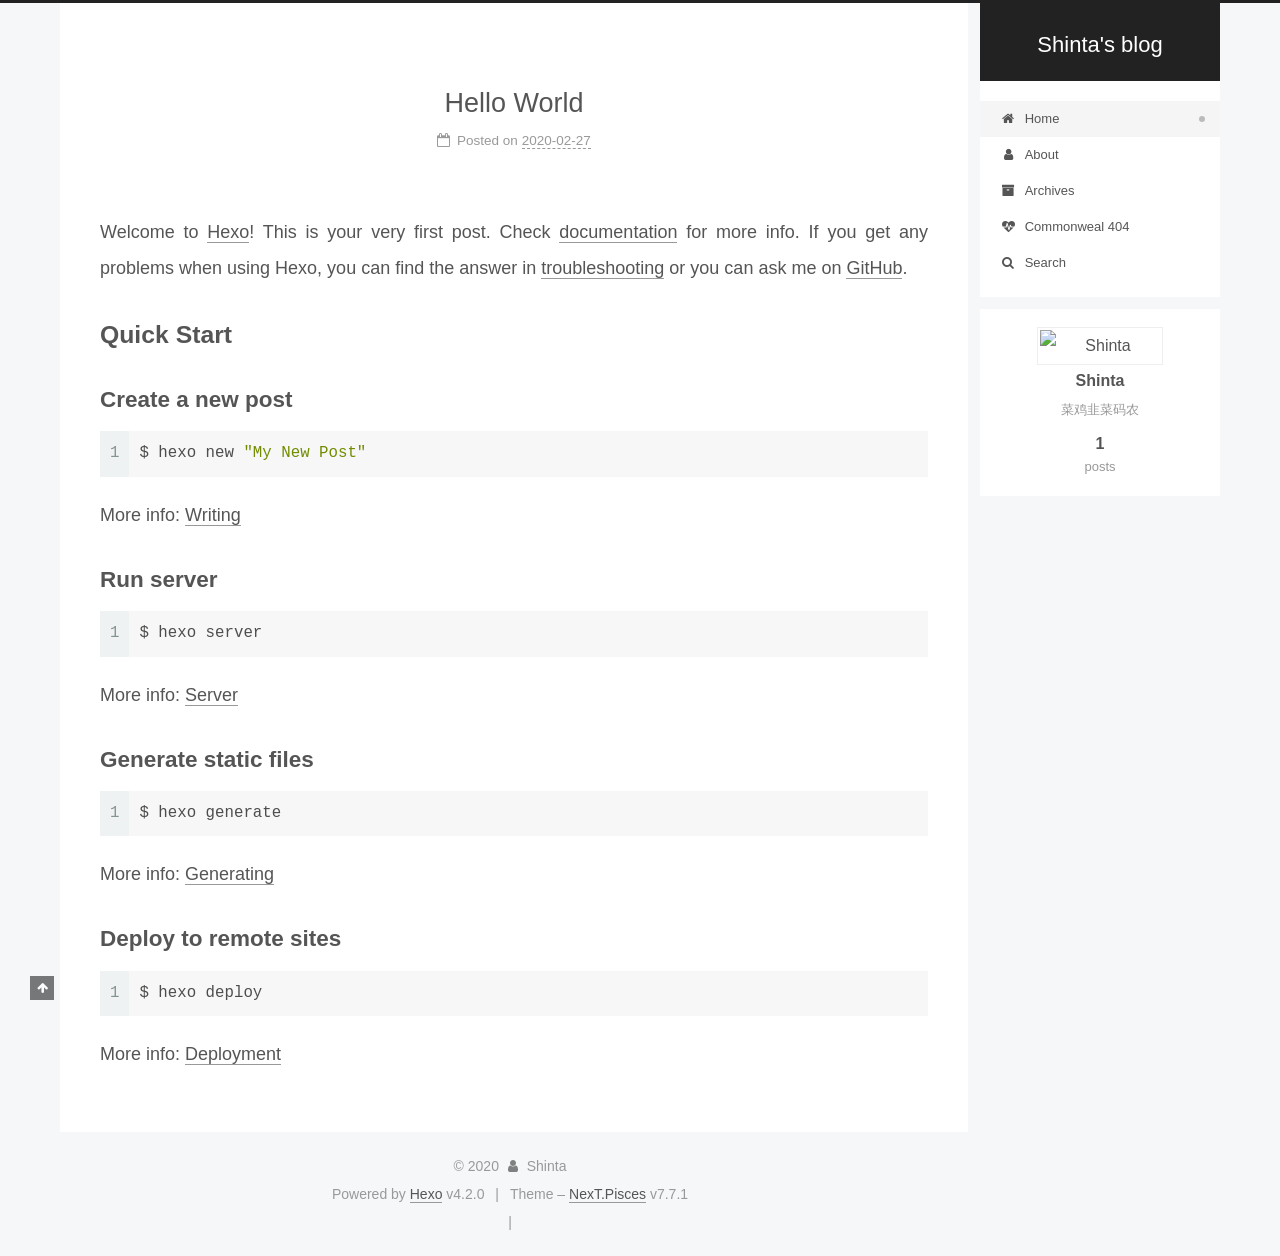
==== commit e2f9e7a4: "Site updated: 2020-02-27 23:53:48" ====
--- a/index.html
+++ b/index.html
@@ -17,7 +17,7 @@
 
 <script id="hexo-configurations">
     var NexT = window.NexT || {};
-    var CONFIG = {"hostname":"yoursite.com","root":"/","scheme":"Pisces","version":"7.7.1","exturl":false,"sidebar":{"position":"right","display":"post","padding":18,"offset":12,"onmobile":false},"copycode":{"enable":false,"show_result":false,"style":null},"back2top":{"enable":true,"sidebar":false,"scrollpercent":false},"bookmark":{"enable":false,"color":"#222","save":"auto"},"fancybox":false,"mediumzoom":false,"lazyload":false,"pangu":false,"comments":{"style":"tabs","active":null,"storage":true,"lazyload":false,"nav":null},"algolia":{"hits":{"per_page":10},"labels":{"input_placeholder":"Search for Posts","hits_empty":"We didn't find any results for the search: ${query}","hits_stats":"${hits} results found in ${time} ms"}},"localsearch":{"enable":false,"trigger":"auto","top_n_per_article":1,"unescape":false,"preload":false},"motion":{"enable":true,"async":false,"transition":{"post_block":"fadeIn","post_header":"slideDownIn","post_body":"slideDownIn","coll_header":"slideLeftIn","sidebar":"slideUpIn"}}};
+    var CONFIG = {"hostname":"yoursite.com","root":"/","scheme":"Pisces","version":"7.7.1","exturl":false,"sidebar":{"position":"right","display":"post","padding":18,"offset":12,"onmobile":false},"copycode":{"enable":false,"show_result":false,"style":null},"back2top":{"enable":true,"sidebar":false,"scrollpercent":false},"bookmark":{"enable":false,"color":"#222","save":"auto"},"fancybox":false,"mediumzoom":false,"lazyload":false,"pangu":false,"comments":{"style":"tabs","active":null,"storage":true,"lazyload":false,"nav":null},"algolia":{"appID":"YPLJ5AEO64","indexName":"Blog","hits":{"per_page":10},"labels":{"input_placeholder":"Search for Posts","hits_empty":"We didn't find any results for the search: ${query}","hits_stats":"${hits} results found in ${time} ms"}},"localsearch":{"enable":false,"trigger":"auto","top_n_per_article":1,"unescape":false,"preload":false},"motion":{"enable":true,"async":false,"transition":{"post_block":"fadeIn","post_header":"slideDownIn","post_body":"slideDownIn","coll_header":"slideLeftIn","sidebar":"slideUpIn"}}};
   </script>
 
   <meta name="description" content="菜鸡韭菜码农">
@@ -102,6 +102,7 @@
 
   <div class="site-nav-right">
     <div class="toggle popup-trigger">
+        <i class="fa fa-search fa-fw fa-lg"></i>
     </div>
   </div>
 </div>
@@ -130,9 +131,35 @@
     <a href="/404/" rel="section"><i class="fa fa-fw fa-heartbeat"></i>Commonweal 404</a>
 
   </li>
+      <li class="menu-item menu-item-search">
+        <a role="button" class="popup-trigger"><i class="fa fa-search fa-fw"></i>Search
+        </a>
+      </li>
   </ul>
 
 </nav>
+  <div class="site-search">
+    <div class="popup search-popup">
+    <div class="search-header">
+  <span class="search-icon">
+    <i class="fa fa-search"></i>
+  </span>
+  <div class="search-input-container"></div>
+  <span class="popup-btn-close">
+    <i class="fa fa-times-circle"></i>
+  </span>
+</div>
+<div class="algolia-results">
+  <div id="algolia-stats"></div>
+  <div id="algolia-hits"></div>
+  <div id="algolia-pagination" class="algolia-pagination"></div>
+</div>
+
+  
+</div>
+<div class="search-pop-overlay"></div>
+
+  </div>
 </div>
     </header>
 
@@ -330,6 +357,26 @@
   </div>
 
         
+<div class="busuanzi-count">
+  <script async src="https://busuanzi.ibruce.info/busuanzi/2.3/busuanzi.pure.mini.js"></script>
+    <span class="post-meta-item" id="busuanzi_container_site_uv" style="display: none;">
+      <span class="post-meta-item-icon">
+        <i class="fa fa-user"></i>
+      </span>
+      <span class="site-uv" title="Total Visitors">
+        <span id="busuanzi_value_site_uv"></span>
+      </span>
+    </span>
+    <span class="post-meta-divider">|</span>
+    <span class="post-meta-item" id="busuanzi_container_site_pv" style="display: none;">
+      <span class="post-meta-item-icon">
+        <i class="fa fa-eye"></i>
+      </span>
+      <span class="site-pv" title="Total Views">
+        <span id="busuanzi_value_site_pv"></span>
+      </span>
+    </span>
+</div>
 
 
 
@@ -365,6 +412,13 @@
 
 
 
+  
+<script src="//cdn.jsdelivr.net/npm/algoliasearch@4/dist/algoliasearch-lite.umd.js"></script>
+<script src="//cdn.jsdelivr.net/npm/instantsearch.js@4/dist/instantsearch.production.min.js"></script>
+<script src="/js/algolia-search.js"></script>
+
+
+
 
 
 
--- a/css/main.css
+++ b/css/main.css
@@ -854,7 +854,8 @@
 .pagination .next {
   margin-right: 0;
 }
-.pagination .page-number.current {
+.pagination .page-number.current,
+.algolia-pagination .current .page-number {
   background: #ccc;
   border-top-color: #ccc;
   color: #fff;
@@ -1159,7 +1160,7 @@
 }
 .links-of-author a::before,
 .links-of-author span.exturl::before {
-  background: #256acd;
+  background: #86b06c;
   border-radius: 50%;
   content: ' ';
   display: inline-block;
@@ -2116,6 +2117,127 @@
 .tag-cloud a:hover {
   color: #222 !important;
 }
+.search-pop-overlay {
+  background: rgba(0,0,0,0.3);
+  display: none;
+  height: 100%;
+  left: 0;
+  overflow: hidden;
+  position: fixed;
+  top: 0;
+  width: 100%;
+  z-index: 1400;
+}
+.search-popup {
+  background: var(--card-bg-color);
+  border-radius: 5px;
+  display: none;
+  height: 80%;
+  left: 50%;
+  margin-left: -350px;
+  padding: 0;
+  position: fixed;
+  top: 10%;
+  width: 700px;
+  z-index: 1500;
+}
+@media (max-width: 767px) {
+  .search-popup {
+    border-radius: 0;
+    height: 100%;
+    left: 0;
+    margin: 0;
+    top: 0;
+    width: 100%;
+  }
+}
+.search-popup .search-icon,
+.search-popup .popup-btn-close {
+  color: #999;
+  font-size: 18px;
+  padding: 0 10px;
+}
+.search-popup .popup-btn-close {
+  cursor: pointer;
+}
+.search-popup .popup-btn-close:hover .fa {
+  color: #222;
+}
+.search-popup .search-header {
+  background: #eee;
+  border-top-left-radius: 5px;
+  border-top-right-radius: 5px;
+  display: flex;
+  padding: 5px;
+}
+.site-search input.search-input {
+  background: transparent;
+  border: 0;
+  outline: 0;
+  width: 100%;
+}
+.site-search input.search-input::-webkit-search-cancel-button {
+  display: none;
+}
+.search-input-container {
+  flex-grow: 1;
+}
+.search-input-container form {
+  padding: 2px;
+}
+.algolia-powered {
+  float: right;
+}
+.algolia-powered img {
+  display: inline-block;
+  height: 18px;
+  vertical-align: middle;
+}
+.algolia-results {
+  height: calc(100% - 55px);
+  overflow: auto;
+  padding: 5px 30px;
+}
+.algolia-results hr {
+  margin: 10px 0;
+}
+.algolia-hit-item {
+  margin: 15px 0;
+}
+.algolia-hit-item-link {
+  border-bottom: 1px dashed #ccc;
+  display: block;
+  transition-delay: 0s;
+  transition-duration: 0.2s;
+  transition-timing-function: ease-in-out;
+}
+.algolia-pagination .pagination {
+  border-top: none;
+  margin: 40px 0;
+  opacity: 1;
+  padding: 0;
+}
+.algolia-pagination .pagination-item {
+  display: inline-block;
+}
+.algolia-pagination .page-number {
+  border-top: 1px solid transparent;
+  transition-delay: 0s;
+  transition-duration: 0.2s;
+  transition-timing-function: ease-in-out;
+}
+.algolia-pagination .page-number:hover {
+  border-top: 1px solid #222;
+}
+.algolia-pagination .current .page-number {
+  cursor: default;
+}
+.algolia-pagination .current .page-number:hover {
+  border-top-color: #ccc;
+}
+.algolia-pagination .disabled-item {
+  visibility: hidden;
+}
 .header {
   margin: 0 auto;
   position: relative;
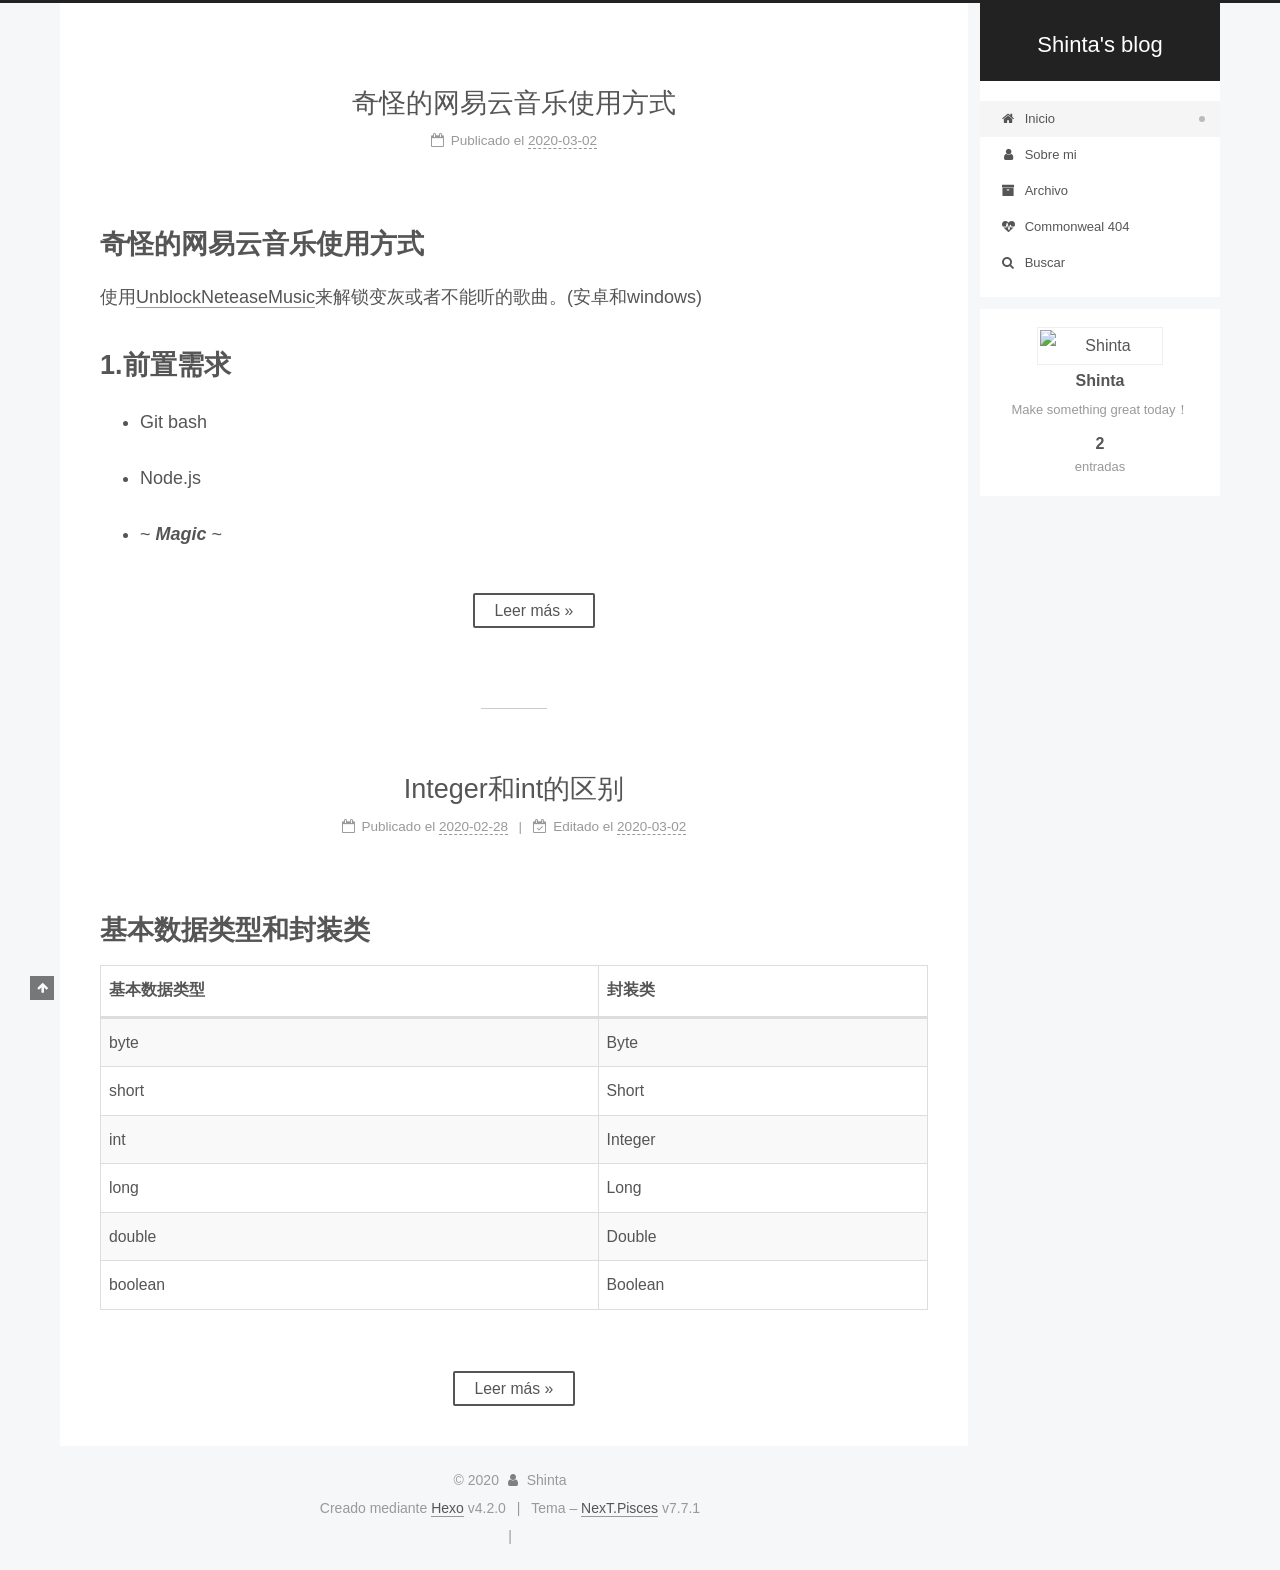
==== commit 70606e69: "Site updated: 2020-03-02 19:30:14" ====
--- a/index.html
+++ b/index.html
@@ -1,5 +1,5 @@
 <!DOCTYPE html>
-<html lang="en">
+<html lang="zh_CN">
 <head>
   <meta charset="UTF-8">
 <meta name="viewport" content="width=device-width, initial-scale=1, maximum-scale=2">
@@ -17,20 +17,20 @@
 
 <script id="hexo-configurations">
     var NexT = window.NexT || {};
-    var CONFIG = {"hostname":"yoursite.com","root":"/","scheme":"Pisces","version":"7.7.1","exturl":false,"sidebar":{"position":"right","display":"post","padding":18,"offset":12,"onmobile":false},"copycode":{"enable":false,"show_result":false,"style":null},"back2top":{"enable":true,"sidebar":false,"scrollpercent":false},"bookmark":{"enable":false,"color":"#222","save":"auto"},"fancybox":false,"mediumzoom":false,"lazyload":false,"pangu":false,"comments":{"style":"tabs","active":null,"storage":true,"lazyload":false,"nav":null},"algolia":{"appID":"YPLJ5AEO64","indexName":"Blog","hits":{"per_page":10},"labels":{"input_placeholder":"Search for Posts","hits_empty":"We didn't find any results for the search: ${query}","hits_stats":"${hits} results found in ${time} ms"}},"localsearch":{"enable":false,"trigger":"auto","top_n_per_article":1,"unescape":false,"preload":false},"motion":{"enable":true,"async":false,"transition":{"post_block":"fadeIn","post_header":"slideDownIn","post_body":"slideDownIn","coll_header":"slideLeftIn","sidebar":"slideUpIn"}}};
+    var CONFIG = {"hostname":"blog.shallow.online","root":"/","scheme":"Pisces","version":"7.7.1","exturl":false,"sidebar":{"position":"right","display":"post","padding":18,"offset":12,"onmobile":false},"copycode":{"enable":false,"show_result":false,"style":null},"back2top":{"enable":true,"sidebar":false,"scrollpercent":false},"bookmark":{"enable":false,"color":"#222","save":"auto"},"fancybox":false,"mediumzoom":false,"lazyload":false,"pangu":false,"comments":{"style":"tabs","active":null,"storage":true,"lazyload":false,"nav":null},"algolia":{"appID":"YPLJ5AEO64","indexName":"Blog","hits":{"per_page":10},"labels":{"input_placeholder":"Search for Posts","hits_empty":"We didn't find any results for the search: ${query}","hits_stats":"${hits} results found in ${time} ms"}},"localsearch":{"enable":false,"trigger":"auto","top_n_per_article":1,"unescape":false,"preload":false},"motion":{"enable":true,"async":false,"transition":{"post_block":"fadeIn","post_header":"slideDownIn","post_body":"slideDownIn","coll_header":"slideLeftIn","sidebar":"slideUpIn"}}};
   </script>
 
-  <meta name="description" content="菜鸡韭菜码农">
+  <meta name="description" content="Make something great today！">
 <meta property="og:type" content="website">
 <meta property="og:title" content="Shinta&#39;s blog">
-<meta property="og:url" content="http://yoursite.com/index.html">
+<meta property="og:url" content="blog.shallow.online/index.html">
 <meta property="og:site_name" content="Shinta&#39;s blog">
-<meta property="og:description" content="菜鸡韭菜码农">
-<meta property="og:locale" content="en_US">
+<meta property="og:description" content="Make something great today！">
+<meta property="og:locale" content="zh_CN">
 <meta property="article:author" content="Shinta">
 <meta name="twitter:card" content="summary">
 
-<link rel="canonical" href="http://yoursite.com/">
+<link rel="canonical" href="blog.shallow.online/">
 
 
 <script id="page-configurations">
@@ -82,7 +82,7 @@
     <header class="header" itemscope itemtype="http://schema.org/WPHeader">
       <div class="header-inner"><div class="site-brand-container">
   <div class="site-nav-toggle">
-    <div class="toggle" aria-label="Toggle navigation bar">
+    <div class="toggle" aria-label="Cambiar a barra de navegación">
       <span class="toggle-line toggle-line-first"></span>
       <span class="toggle-line toggle-line-middle"></span>
       <span class="toggle-line toggle-line-last"></span>
@@ -113,17 +113,17 @@
   <ul id="menu" class="menu">
         <li class="menu-item menu-item-home">
 
-    <a href="/" rel="section"><i class="fa fa-fw fa-home"></i>Home</a>
+    <a href="/" rel="section"><i class="fa fa-fw fa-home"></i>Inicio</a>
 
   </li>
         <li class="menu-item menu-item-about">
 
-    <a href="/about/" rel="section"><i class="fa fa-fw fa-user"></i>About</a>
+    <a href="/about/" rel="section"><i class="fa fa-fw fa-user"></i>Sobre mi</a>
 
   </li>
         <li class="menu-item menu-item-archives">
 
-    <a href="/archives/" rel="section"><i class="fa fa-fw fa-archive"></i>Archives</a>
+    <a href="/archives/" rel="section"><i class="fa fa-fw fa-archive"></i>Archivo</a>
 
   </li>
         <li class="menu-item menu-item-commonweal">
@@ -132,7 +132,7 @@
 
   </li>
       <li class="menu-item menu-item-search">
-        <a role="button" class="popup-trigger"><i class="fa fa-search fa-fw"></i>Search
+        <a role="button" class="popup-trigger"><i class="fa fa-search fa-fw"></i>Buscar
         </a>
       </li>
   </ul>
@@ -182,13 +182,13 @@
         
   
   
-  <article itemscope itemtype="http://schema.org/Article" class="post-block home" lang="en">
-    <link itemprop="mainEntityOfPage" href="http://yoursite.com/2020/02/27/hello-world/">
+  <article itemscope itemtype="http://schema.org/Article" class="post-block home" lang="zh_CN">
+    <link itemprop="mainEntityOfPage" href="blog.shallow.online/2020/03/02/%E5%A5%87%E6%80%AA%E7%9A%84%E7%BD%91%E6%98%93%E4%BA%91%E9%9F%B3%E4%B9%90%E4%BD%BF%E7%94%A8%E6%96%B9%E5%BC%8F/">
 
     <span hidden itemprop="author" itemscope itemtype="http://schema.org/Person">
       <meta itemprop="image" content="/%5Cassets%5Cimg%5CMe.jpg">
       <meta itemprop="name" content="Shinta">
-      <meta itemprop="description" content="菜鸡韭菜码农">
+      <meta itemprop="description" content="Make something great today！">
     </span>
 
     <span hidden itemprop="publisher" itemscope itemtype="http://schema.org/Organization">
@@ -197,7 +197,7 @@
       <header class="post-header">
         <h1 class="post-title" itemprop="name headline">
           
-            <a href="/2020/02/27/hello-world/" class="post-title-link" itemprop="url">Hello World</a>
+            <a href="/2020/03/02/%E5%A5%87%E6%80%AA%E7%9A%84%E7%BD%91%E6%98%93%E4%BA%91%E9%9F%B3%E4%B9%90%E4%BD%BF%E7%94%A8%E6%96%B9%E5%BC%8F/" class="post-title-link" itemprop="url">奇怪的网易云音乐使用方式</a>
         </h1>
 
         <div class="post-meta">
@@ -205,9 +205,10 @@
               <span class="post-meta-item-icon">
                 <i class="fa fa-calendar-o"></i>
               </span>
-              <span class="post-meta-item-text">Posted on</span>
-
-              <time title="Created: 2020-02-27 21:23:41" itemprop="dateCreated datePublished" datetime="2020-02-27T21:23:41+08:00">2020-02-27</time>
+              <span class="post-meta-item-text">Publicado el</span>
+              
+
+              <time title="Creado por: 2020-03-02 18:19:15 / Modificado por: 19:28:08" itemprop="dateCreated datePublished" datetime="2020-03-02T18:19:15+08:00">2020-03-02</time>
             </span>
 
           
@@ -221,20 +222,124 @@
     <div class="post-body" itemprop="articleBody">
 
       
-          <p>Welcome to <a href="https://hexo.io/" target="_blank" rel="noopener">Hexo</a>! This is your very first post. Check <a href="https://hexo.io/docs/" target="_blank" rel="noopener">documentation</a> for more info. If you get any problems when using Hexo, you can find the answer in <a href="https://hexo.io/docs/troubleshooting.html" target="_blank" rel="noopener">troubleshooting</a> or you can ask me on <a href="https://github.com/hexojs/hexo/issues" target="_blank" rel="noopener">GitHub</a>.</p>
-<h2 id="Quick-Start"><a href="#Quick-Start" class="headerlink" title="Quick Start"></a>Quick Start</h2><h3 id="Create-a-new-post"><a href="#Create-a-new-post" class="headerlink" title="Create a new post"></a>Create a new post</h3><figure class="highlight bash"><table><tr><td class="gutter"><pre><span class="line">1</span><br></pre></td><td class="code"><pre><span class="line">$ hexo new <span class="string">"My New Post"</span></span><br></pre></td></tr></table></figure>
-
-<p>More info: <a href="https://hexo.io/docs/writing.html" target="_blank" rel="noopener">Writing</a></p>
-<h3 id="Run-server"><a href="#Run-server" class="headerlink" title="Run server"></a>Run server</h3><figure class="highlight bash"><table><tr><td class="gutter"><pre><span class="line">1</span><br></pre></td><td class="code"><pre><span class="line">$ hexo server</span><br></pre></td></tr></table></figure>
-
-<p>More info: <a href="https://hexo.io/docs/server.html" target="_blank" rel="noopener">Server</a></p>
-<h3 id="Generate-static-files"><a href="#Generate-static-files" class="headerlink" title="Generate static files"></a>Generate static files</h3><figure class="highlight bash"><table><tr><td class="gutter"><pre><span class="line">1</span><br></pre></td><td class="code"><pre><span class="line">$ hexo generate</span><br></pre></td></tr></table></figure>
-
-<p>More info: <a href="https://hexo.io/docs/generating.html" target="_blank" rel="noopener">Generating</a></p>
-<h3 id="Deploy-to-remote-sites"><a href="#Deploy-to-remote-sites" class="headerlink" title="Deploy to remote sites"></a>Deploy to remote sites</h3><figure class="highlight bash"><table><tr><td class="gutter"><pre><span class="line">1</span><br></pre></td><td class="code"><pre><span class="line">$ hexo deploy</span><br></pre></td></tr></table></figure>
-
-<p>More info: <a href="https://hexo.io/docs/one-command-deployment.html" target="_blank" rel="noopener">Deployment</a></p>
-
+          <h1 id="奇怪的网易云音乐使用方式"><a href="#奇怪的网易云音乐使用方式" class="headerlink" title="奇怪的网易云音乐使用方式"></a>奇怪的网易云音乐使用方式</h1><p>使用<a href="https://github.com/nondanee/UnblockNeteaseMusic" target="_blank" rel="noopener">UnblockNeteaseMusic</a>来解锁变灰或者不能听的歌曲。(安卓和windows)</p>
+<h1 id="1-前置需求"><a href="#1-前置需求" class="headerlink" title="1.前置需求"></a>1.前置需求</h1><ul>
+<li><p>Git bash</p>
+</li>
+<li><p>Node.js</p>
+</li>
+<li><p>~ <strong><em>Magic</em></strong> ~</p>
+          <!--noindex-->
+            <div class="post-button">
+              <a class="btn" href="/2020/03/02/%E5%A5%87%E6%80%AA%E7%9A%84%E7%BD%91%E6%98%93%E4%BA%91%E9%9F%B3%E4%B9%90%E4%BD%BF%E7%94%A8%E6%96%B9%E5%BC%8F/#more" rel="contents">
+                Leer más &raquo;
+              </a>
+            </div>
+          <!--/noindex-->
+        
+      
+    </div>
+
+    
+    
+    
+      <footer class="post-footer">
+        <div class="post-eof"></div>
+      </footer>
+  </article>
+  
+  
+  
+
+        
+  
+  
+  <article itemscope itemtype="http://schema.org/Article" class="post-block home" lang="zh_CN">
+    <link itemprop="mainEntityOfPage" href="blog.shallow.online/2020/02/28/Integer%20%E5%92%8Cint%E7%9A%84%E5%8C%BA%E5%88%AB%20java/">
+
+    <span hidden itemprop="author" itemscope itemtype="http://schema.org/Person">
+      <meta itemprop="image" content="/%5Cassets%5Cimg%5CMe.jpg">
+      <meta itemprop="name" content="Shinta">
+      <meta itemprop="description" content="Make something great today！">
+    </span>
+
+    <span hidden itemprop="publisher" itemscope itemtype="http://schema.org/Organization">
+      <meta itemprop="name" content="Shinta's blog">
+    </span>
+      <header class="post-header">
+        <h1 class="post-title" itemprop="name headline">
+          
+            <a href="/2020/02/28/Integer%20%E5%92%8Cint%E7%9A%84%E5%8C%BA%E5%88%AB%20java/" class="post-title-link" itemprop="url">Integer和int的区别</a>
+        </h1>
+
+        <div class="post-meta">
+            <span class="post-meta-item">
+              <span class="post-meta-item-icon">
+                <i class="fa fa-calendar-o"></i>
+              </span>
+              <span class="post-meta-item-text">Publicado el</span>
+
+              <time title="Creado por: 2020-02-28 01:36:43" itemprop="dateCreated datePublished" datetime="2020-02-28T01:36:43+08:00">2020-02-28</time>
+            </span>
+              <span class="post-meta-item">
+                <span class="post-meta-item-icon">
+                  <i class="fa fa-calendar-check-o"></i>
+                </span>
+                <span class="post-meta-item-text">Editado el</span>
+                <time title="Modificado por: 2020-03-02 19:28:51" itemprop="dateModified" datetime="2020-03-02T19:28:51+08:00">2020-03-02</time>
+              </span>
+
+          
+
+        </div>
+      </header>
+
+    
+    
+    
+    <div class="post-body" itemprop="articleBody">
+
+      
+          <h1 id="基本数据类型和封装类"><a href="#基本数据类型和封装类" class="headerlink" title="基本数据类型和封装类"></a>基本数据类型和封装类</h1><table>
+<thead>
+<tr>
+<th align="center">基本数据类型</th>
+<th align="center">封装类</th>
+</tr>
+</thead>
+<tbody><tr>
+<td align="center">byte</td>
+<td align="center">Byte</td>
+</tr>
+<tr>
+<td align="center">short</td>
+<td align="center">Short</td>
+</tr>
+<tr>
+<td align="center">int</td>
+<td align="center">Integer</td>
+</tr>
+<tr>
+<td align="center">long</td>
+<td align="center">Long</td>
+</tr>
+<tr>
+<td align="center">double</td>
+<td align="center">Double</td>
+</tr>
+<tr>
+<td align="center">boolean</td>
+<td align="center">Boolean</td>
+</tr>
+</tbody></table>
+          <!--noindex-->
+            <div class="post-button">
+              <a class="btn" href="/2020/02/28/Integer%20%E5%92%8Cint%E7%9A%84%E5%8C%BA%E5%88%AB%20java/#more" rel="contents">
+                Leer más &raquo;
+              </a>
+            </div>
+          <!--/noindex-->
+        
       
     </div>
 
@@ -294,10 +399,10 @@
 
       <ul class="sidebar-nav motion-element">
         <li class="sidebar-nav-toc">
-          Table of Contents
+          Tabla de contenidos
         </li>
         <li class="sidebar-nav-overview">
-          Overview
+          Inicio
         </li>
       </ul>
 
@@ -311,15 +416,15 @@
     <img class="site-author-image" itemprop="image" alt="Shinta"
       src="/%5Cassets%5Cimg%5CMe.jpg">
   <p class="site-author-name" itemprop="name">Shinta</p>
-  <div class="site-description" itemprop="description">菜鸡韭菜码农</div>
+  <div class="site-description" itemprop="description">Make something great today！</div>
 </div>
 <div class="site-state-wrap motion-element">
   <nav class="site-state">
       <div class="site-state-item site-state-posts">
           <a href="/archives/">
         
-          <span class="site-state-item-count">1</span>
-          <span class="site-state-item-name">posts</span>
+          <span class="site-state-item-count">2</span>
+          <span class="site-state-item-name">entradas</span>
         </a>
       </div>
   </nav>
@@ -350,10 +455,10 @@
   </span>
   <span class="author" itemprop="copyrightHolder">Shinta</span>
 </div>
-  <div class="powered-by">Powered by <a href="https://hexo.io/" class="theme-link" rel="noopener" target="_blank">Hexo</a> v4.2.0
+  <div class="powered-by">Creado mediante <a href="https://hexo.io/" class="theme-link" rel="noopener" target="_blank">Hexo</a> v4.2.0
   </div>
   <span class="post-meta-divider">|</span>
-  <div class="theme-info">Theme – <a href="https://pisces.theme-next.org/" class="theme-link" rel="noopener" target="_blank">NexT.Pisces</a> v7.7.1
+  <div class="theme-info">Tema – <a href="https://pisces.theme-next.org/" class="theme-link" rel="noopener" target="_blank">NexT.Pisces</a> v7.7.1
   </div>
 
         
@@ -363,7 +468,7 @@
       <span class="post-meta-item-icon">
         <i class="fa fa-user"></i>
       </span>
-      <span class="site-uv" title="Total Visitors">
+      <span class="site-uv" title="Visitantes totales">
         <span id="busuanzi_value_site_uv"></span>
       </span>
     </span>
@@ -372,7 +477,7 @@
       <span class="post-meta-item-icon">
         <i class="fa fa-eye"></i>
       </span>
-      <span class="site-pv" title="Total Views">
+      <span class="site-pv" title="Visitas totales">
         <span id="busuanzi_value_site_pv"></span>
       </span>
     </span>
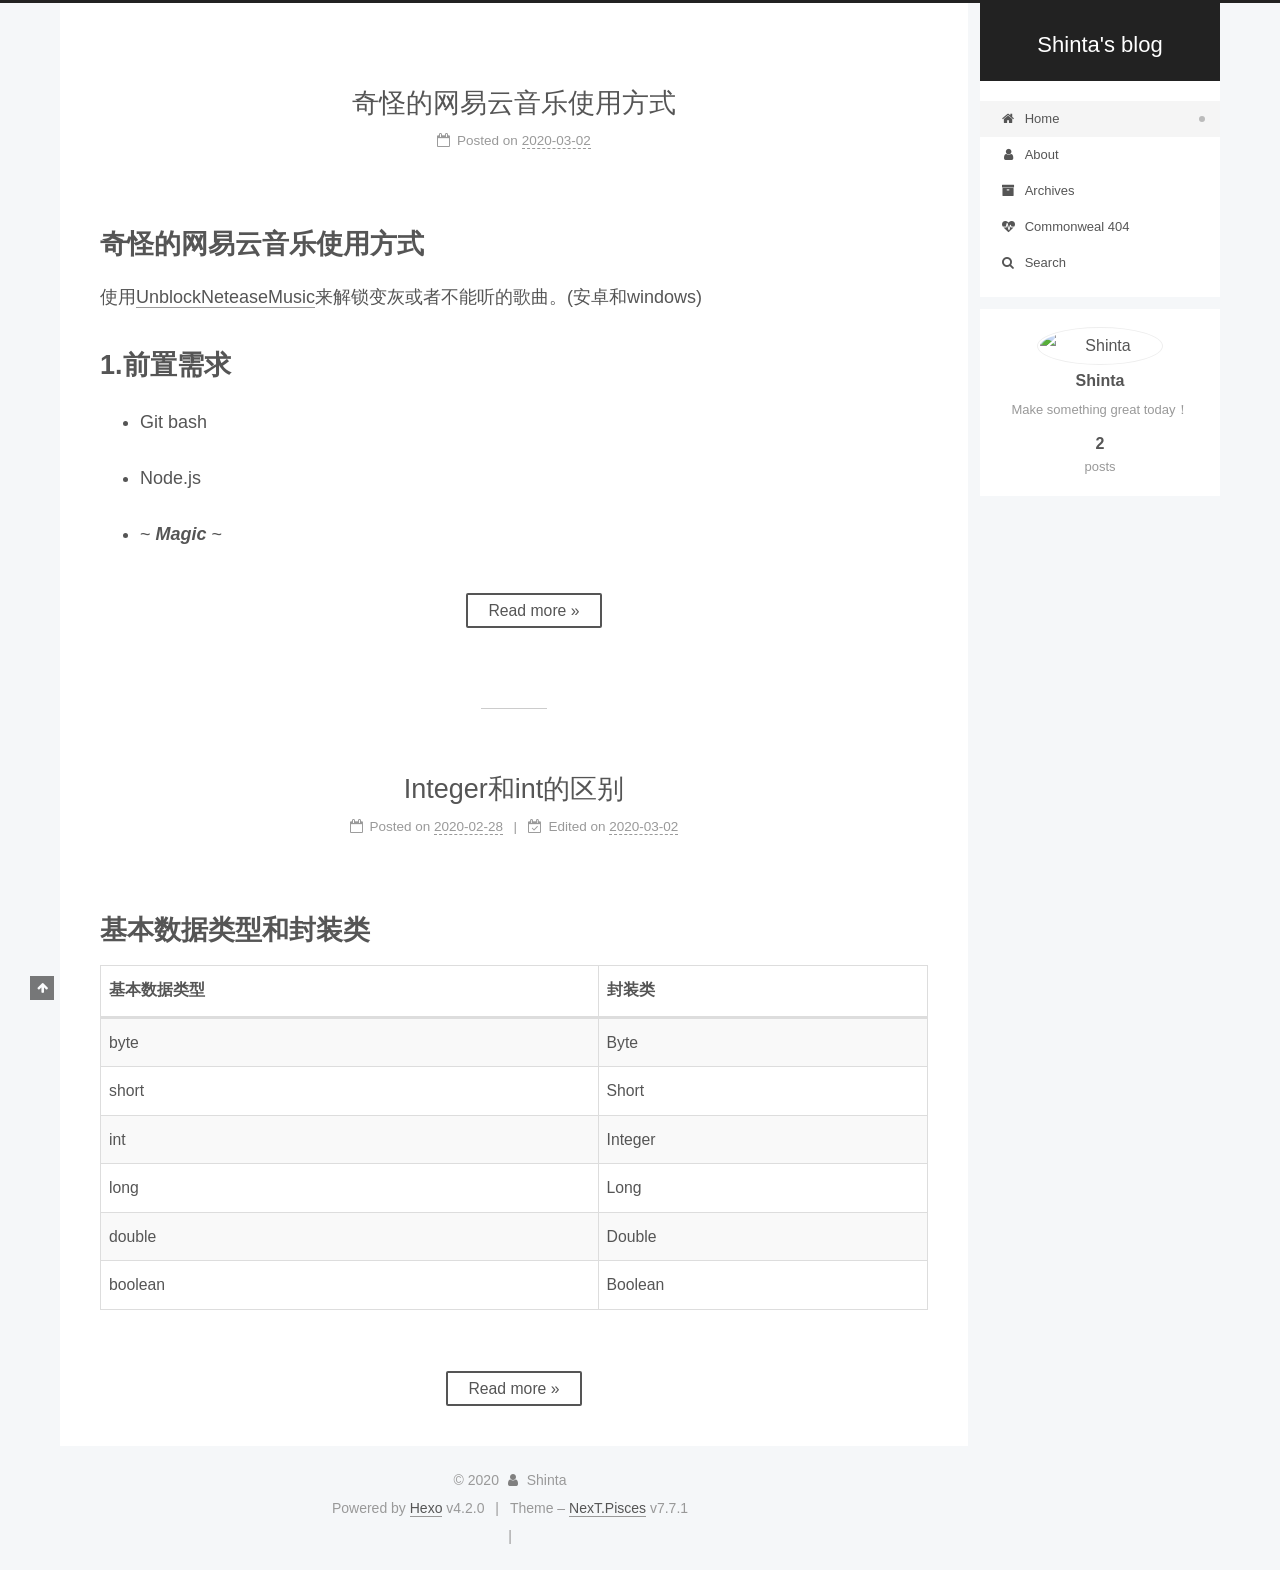
==== commit 9bf89ce2: "Site updated: 2020-03-02 19:48:11" ====
--- a/index.html
+++ b/index.html
@@ -1,5 +1,5 @@
 <!DOCTYPE html>
-<html lang="zh_CN">
+<html lang="zh-Hans">
 <head>
   <meta charset="UTF-8">
 <meta name="viewport" content="width=device-width, initial-scale=1, maximum-scale=2">
@@ -26,7 +26,6 @@
 <meta property="og:url" content="blog.shallow.online/index.html">
 <meta property="og:site_name" content="Shinta&#39;s blog">
 <meta property="og:description" content="Make something great today！">
-<meta property="og:locale" content="zh_CN">
 <meta property="article:author" content="Shinta">
 <meta name="twitter:card" content="summary">
 
@@ -82,7 +81,7 @@
     <header class="header" itemscope itemtype="http://schema.org/WPHeader">
       <div class="header-inner"><div class="site-brand-container">
   <div class="site-nav-toggle">
-    <div class="toggle" aria-label="Cambiar a barra de navegación">
+    <div class="toggle" aria-label="Toggle navigation bar">
       <span class="toggle-line toggle-line-first"></span>
       <span class="toggle-line toggle-line-middle"></span>
       <span class="toggle-line toggle-line-last"></span>
@@ -113,17 +112,17 @@
   <ul id="menu" class="menu">
         <li class="menu-item menu-item-home">
 
-    <a href="/" rel="section"><i class="fa fa-fw fa-home"></i>Inicio</a>
+    <a href="/" rel="section"><i class="fa fa-fw fa-home"></i>Home</a>
 
   </li>
         <li class="menu-item menu-item-about">
 
-    <a href="/about/" rel="section"><i class="fa fa-fw fa-user"></i>Sobre mi</a>
+    <a href="/about/" rel="section"><i class="fa fa-fw fa-user"></i>About</a>
 
   </li>
         <li class="menu-item menu-item-archives">
 
-    <a href="/archives/" rel="section"><i class="fa fa-fw fa-archive"></i>Archivo</a>
+    <a href="/archives/" rel="section"><i class="fa fa-fw fa-archive"></i>Archives</a>
 
   </li>
         <li class="menu-item menu-item-commonweal">
@@ -132,7 +131,7 @@
 
   </li>
       <li class="menu-item menu-item-search">
-        <a role="button" class="popup-trigger"><i class="fa fa-search fa-fw"></i>Buscar
+        <a role="button" class="popup-trigger"><i class="fa fa-search fa-fw"></i>Search
         </a>
       </li>
   </ul>
@@ -182,7 +181,7 @@
         
   
   
-  <article itemscope itemtype="http://schema.org/Article" class="post-block home" lang="zh_CN">
+  <article itemscope itemtype="http://schema.org/Article" class="post-block home" lang="zh-Hans">
     <link itemprop="mainEntityOfPage" href="blog.shallow.online/2020/03/02/%E5%A5%87%E6%80%AA%E7%9A%84%E7%BD%91%E6%98%93%E4%BA%91%E9%9F%B3%E4%B9%90%E4%BD%BF%E7%94%A8%E6%96%B9%E5%BC%8F/">
 
     <span hidden itemprop="author" itemscope itemtype="http://schema.org/Person">
@@ -205,10 +204,10 @@
               <span class="post-meta-item-icon">
                 <i class="fa fa-calendar-o"></i>
               </span>
-              <span class="post-meta-item-text">Publicado el</span>
+              <span class="post-meta-item-text">Posted on</span>
               
 
-              <time title="Creado por: 2020-03-02 18:19:15 / Modificado por: 19:28:08" itemprop="dateCreated datePublished" datetime="2020-03-02T18:19:15+08:00">2020-03-02</time>
+              <time title="Created: 2020-03-02 18:19:15 / Modified: 19:28:08" itemprop="dateCreated datePublished" datetime="2020-03-02T18:19:15+08:00">2020-03-02</time>
             </span>
 
           
@@ -232,7 +231,7 @@
           <!--noindex-->
             <div class="post-button">
               <a class="btn" href="/2020/03/02/%E5%A5%87%E6%80%AA%E7%9A%84%E7%BD%91%E6%98%93%E4%BA%91%E9%9F%B3%E4%B9%90%E4%BD%BF%E7%94%A8%E6%96%B9%E5%BC%8F/#more" rel="contents">
-                Leer más &raquo;
+                Read more &raquo;
               </a>
             </div>
           <!--/noindex-->
@@ -254,7 +253,7 @@
         
   
   
-  <article itemscope itemtype="http://schema.org/Article" class="post-block home" lang="zh_CN">
+  <article itemscope itemtype="http://schema.org/Article" class="post-block home" lang="zh-Hans">
     <link itemprop="mainEntityOfPage" href="blog.shallow.online/2020/02/28/Integer%20%E5%92%8Cint%E7%9A%84%E5%8C%BA%E5%88%AB%20java/">
 
     <span hidden itemprop="author" itemscope itemtype="http://schema.org/Person">
@@ -277,16 +276,16 @@
               <span class="post-meta-item-icon">
                 <i class="fa fa-calendar-o"></i>
               </span>
-              <span class="post-meta-item-text">Publicado el</span>
-
-              <time title="Creado por: 2020-02-28 01:36:43" itemprop="dateCreated datePublished" datetime="2020-02-28T01:36:43+08:00">2020-02-28</time>
+              <span class="post-meta-item-text">Posted on</span>
+
+              <time title="Created: 2020-02-28 01:36:43" itemprop="dateCreated datePublished" datetime="2020-02-28T01:36:43+08:00">2020-02-28</time>
             </span>
               <span class="post-meta-item">
                 <span class="post-meta-item-icon">
                   <i class="fa fa-calendar-check-o"></i>
                 </span>
-                <span class="post-meta-item-text">Editado el</span>
-                <time title="Modificado por: 2020-03-02 19:28:51" itemprop="dateModified" datetime="2020-03-02T19:28:51+08:00">2020-03-02</time>
+                <span class="post-meta-item-text">Edited on</span>
+                <time title="Modified: 2020-03-02 19:28:51" itemprop="dateModified" datetime="2020-03-02T19:28:51+08:00">2020-03-02</time>
               </span>
 
           
@@ -335,7 +334,7 @@
           <!--noindex-->
             <div class="post-button">
               <a class="btn" href="/2020/02/28/Integer%20%E5%92%8Cint%E7%9A%84%E5%8C%BA%E5%88%AB%20java/#more" rel="contents">
-                Leer más &raquo;
+                Read more &raquo;
               </a>
             </div>
           <!--/noindex-->
@@ -399,10 +398,10 @@
 
       <ul class="sidebar-nav motion-element">
         <li class="sidebar-nav-toc">
-          Tabla de contenidos
+          Table of Contents
         </li>
         <li class="sidebar-nav-overview">
-          Inicio
+          Overview
         </li>
       </ul>
 
@@ -424,7 +423,7 @@
           <a href="/archives/">
         
           <span class="site-state-item-count">2</span>
-          <span class="site-state-item-name">entradas</span>
+          <span class="site-state-item-name">posts</span>
         </a>
       </div>
   </nav>
@@ -455,10 +454,10 @@
   </span>
   <span class="author" itemprop="copyrightHolder">Shinta</span>
 </div>
-  <div class="powered-by">Creado mediante <a href="https://hexo.io/" class="theme-link" rel="noopener" target="_blank">Hexo</a> v4.2.0
+  <div class="powered-by">Powered by <a href="https://hexo.io/" class="theme-link" rel="noopener" target="_blank">Hexo</a> v4.2.0
   </div>
   <span class="post-meta-divider">|</span>
-  <div class="theme-info">Tema – <a href="https://pisces.theme-next.org/" class="theme-link" rel="noopener" target="_blank">NexT.Pisces</a> v7.7.1
+  <div class="theme-info">Theme – <a href="https://pisces.theme-next.org/" class="theme-link" rel="noopener" target="_blank">NexT.Pisces</a> v7.7.1
   </div>
 
         
@@ -468,7 +467,7 @@
       <span class="post-meta-item-icon">
         <i class="fa fa-user"></i>
       </span>
-      <span class="site-uv" title="Visitantes totales">
+      <span class="site-uv" title="Total Visitors">
         <span id="busuanzi_value_site_uv"></span>
       </span>
     </span>
@@ -477,7 +476,7 @@
       <span class="post-meta-item-icon">
         <i class="fa fa-eye"></i>
       </span>
-      <span class="site-pv" title="Visitas totales">
+      <span class="site-pv" title="Total Views">
         <span id="busuanzi_value_site_pv"></span>
       </span>
     </span>
--- a/css/main.css
+++ b/css/main.css
@@ -1133,6 +1133,13 @@
   margin: 0 auto;
   max-width: 120px;
   padding: 2px;
+  border-radius: 50%;
+}
+.site-author-image {
+  transition: transform 1s ease-out;
+}
+.site-author-image:hover {
+  transform: rotateZ(360deg);
 }
 .site-author-name {
   color: var(--text-color);
@@ -1160,7 +1167,7 @@
 }
 .links-of-author a::before,
 .links-of-author span.exturl::before {
-  background: #86b06c;
+  background: #87ed0e;
   border-radius: 50%;
   content: ' ';
   display: inline-block;
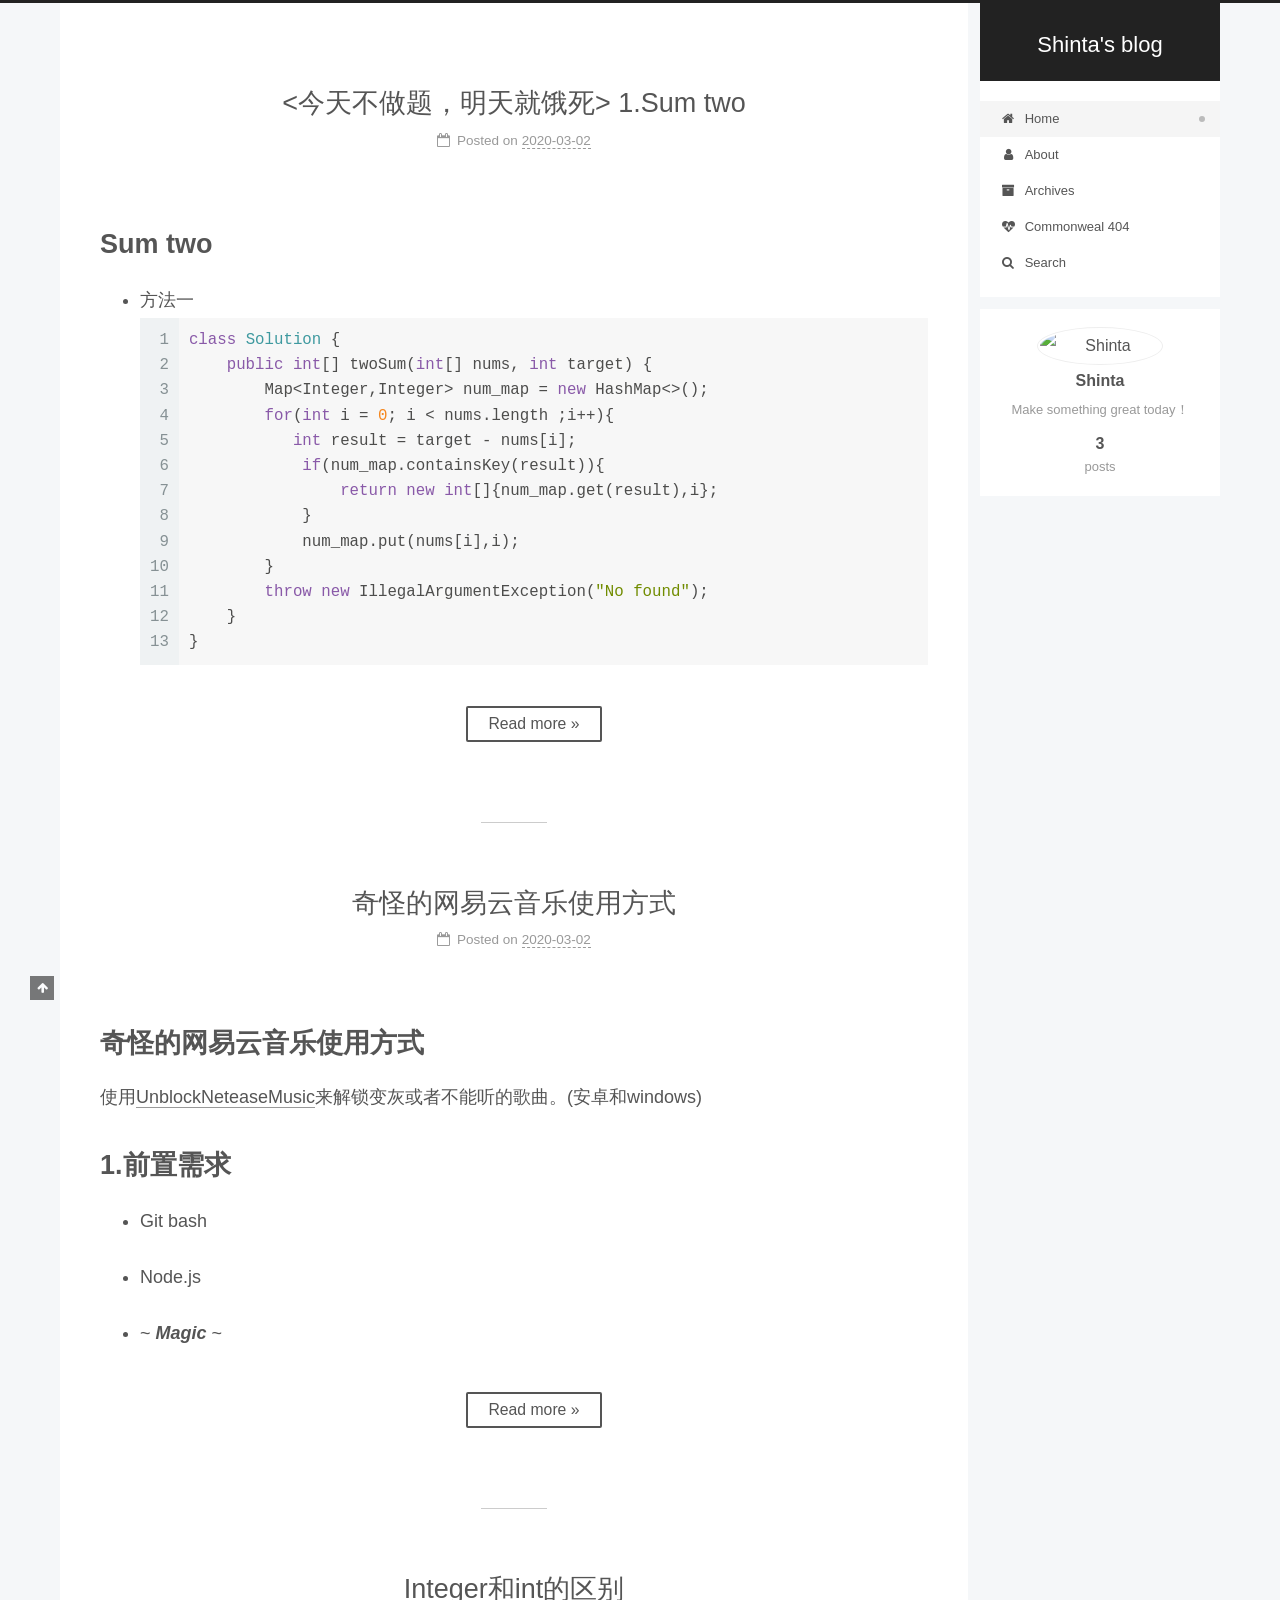
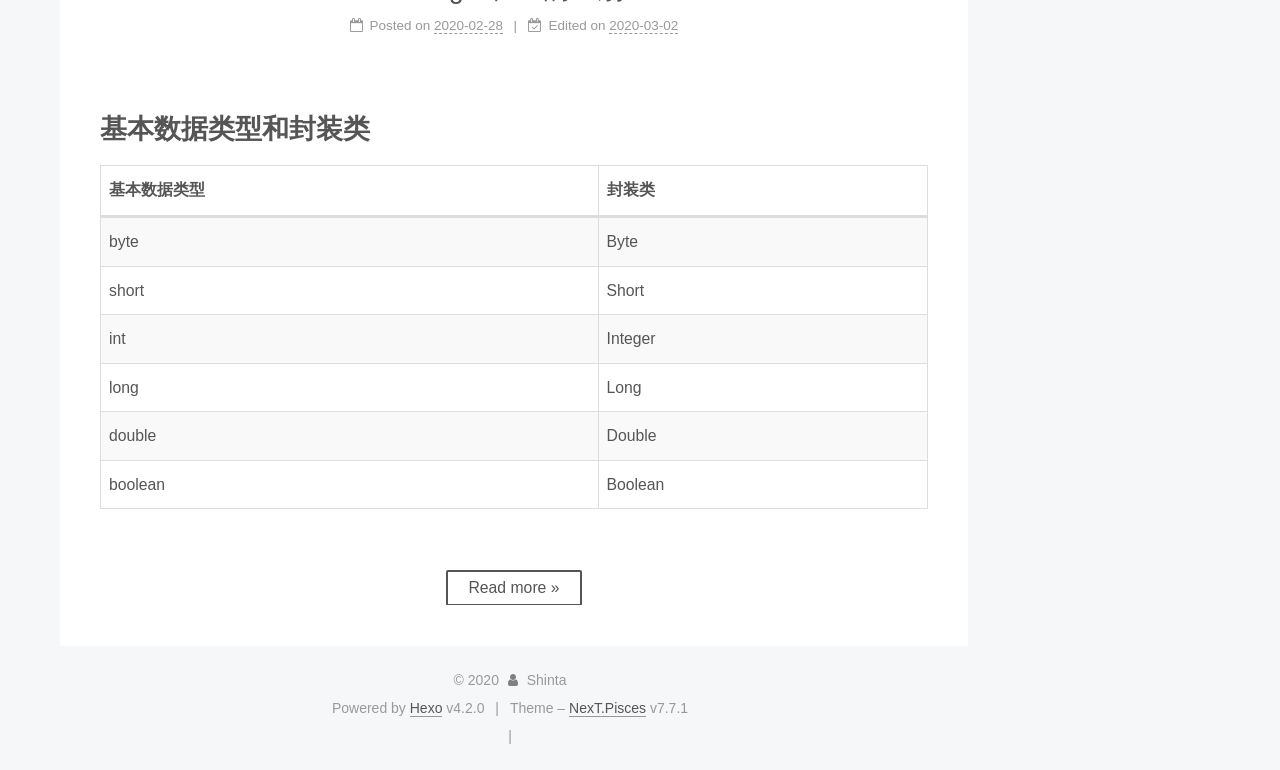
==== commit bc728a92: "Site updated: 2020-03-02 23:46:19" ====
--- a/index.html
+++ b/index.html
@@ -178,6 +178,73 @@
             
 
   <div class="posts-expand">
+        
+  
+  
+  <article itemscope itemtype="http://schema.org/Article" class="post-block home" lang="zh-Hans">
+    <link itemprop="mainEntityOfPage" href="blog.shallow.online/2020/03/02/1.sum%20two/">
+
+    <span hidden itemprop="author" itemscope itemtype="http://schema.org/Person">
+      <meta itemprop="image" content="/%5Cassets%5Cimg%5CMe.jpg">
+      <meta itemprop="name" content="Shinta">
+      <meta itemprop="description" content="Make something great today！">
+    </span>
+
+    <span hidden itemprop="publisher" itemscope itemtype="http://schema.org/Organization">
+      <meta itemprop="name" content="Shinta's blog">
+    </span>
+      <header class="post-header">
+        <h1 class="post-title" itemprop="name headline">
+          
+            <a href="/2020/03/02/1.sum%20two/" class="post-title-link" itemprop="url"><今天不做题，明天就饿死> 1.Sum two</a>
+        </h1>
+
+        <div class="post-meta">
+            <span class="post-meta-item">
+              <span class="post-meta-item-icon">
+                <i class="fa fa-calendar-o"></i>
+              </span>
+              <span class="post-meta-item-text">Posted on</span>
+              
+
+              <time title="Created: 2020-03-02 23:28:11 / Modified: 23:45:23" itemprop="dateCreated datePublished" datetime="2020-03-02T23:28:11+08:00">2020-03-02</time>
+            </span>
+
+          
+
+        </div>
+      </header>
+
+    
+    
+    
+    <div class="post-body" itemprop="articleBody">
+
+      
+          <h1 id="Sum-two"><a href="#Sum-two" class="headerlink" title="Sum two"></a>Sum two</h1><ul>
+<li>方法一<figure class="highlight java"><table><tr><td class="gutter"><pre><span class="line">1</span><br><span class="line">2</span><br><span class="line">3</span><br><span class="line">4</span><br><span class="line">5</span><br><span class="line">6</span><br><span class="line">7</span><br><span class="line">8</span><br><span class="line">9</span><br><span class="line">10</span><br><span class="line">11</span><br><span class="line">12</span><br><span class="line">13</span><br></pre></td><td class="code"><pre><span class="line"><span class="class"><span class="keyword">class</span> <span class="title">Solution</span> </span>&#123;</span><br><span class="line">    <span class="keyword">public</span> <span class="keyword">int</span>[] twoSum(<span class="keyword">int</span>[] nums, <span class="keyword">int</span> target) &#123;</span><br><span class="line">        Map&lt;Integer,Integer&gt; num_map = <span class="keyword">new</span> HashMap&lt;&gt;();</span><br><span class="line">        <span class="keyword">for</span>(<span class="keyword">int</span> i = <span class="number">0</span>; i &lt; nums.length ;i++)&#123;</span><br><span class="line">           <span class="keyword">int</span> result = target - nums[i];</span><br><span class="line">            <span class="keyword">if</span>(num_map.containsKey(result))&#123;</span><br><span class="line">                <span class="keyword">return</span> <span class="keyword">new</span> <span class="keyword">int</span>[]&#123;num_map.get(result),i&#125;;</span><br><span class="line">            &#125;</span><br><span class="line">            num_map.put(nums[i],i);</span><br><span class="line">        &#125;</span><br><span class="line">        <span class="keyword">throw</span> <span class="keyword">new</span> IllegalArgumentException(<span class="string">"No found"</span>);</span><br><span class="line">    &#125;</span><br><span class="line">&#125;</span><br></pre></td></tr></table></figure>
+          <!--noindex-->
+            <div class="post-button">
+              <a class="btn" href="/2020/03/02/1.sum%20two/#more" rel="contents">
+                Read more &raquo;
+              </a>
+            </div>
+          <!--/noindex-->
+        
+      
+    </div>
+
+    
+    
+    
+      <footer class="post-footer">
+        <div class="post-eof"></div>
+      </footer>
+  </article>
+  
+  
+  
+
         
   
   
@@ -422,7 +489,7 @@
       <div class="site-state-item site-state-posts">
           <a href="/archives/">
         
-          <span class="site-state-item-count">2</span>
+          <span class="site-state-item-count">3</span>
           <span class="site-state-item-name">posts</span>
         </a>
       </div>
--- a/css/main.css
+++ b/css/main.css
@@ -1167,7 +1167,7 @@
 }
 .links-of-author a::before,
 .links-of-author span.exturl::before {
-  background: #87ed0e;
+  background: #ff6f74;
   border-radius: 50%;
   content: ' ';
   display: inline-block;
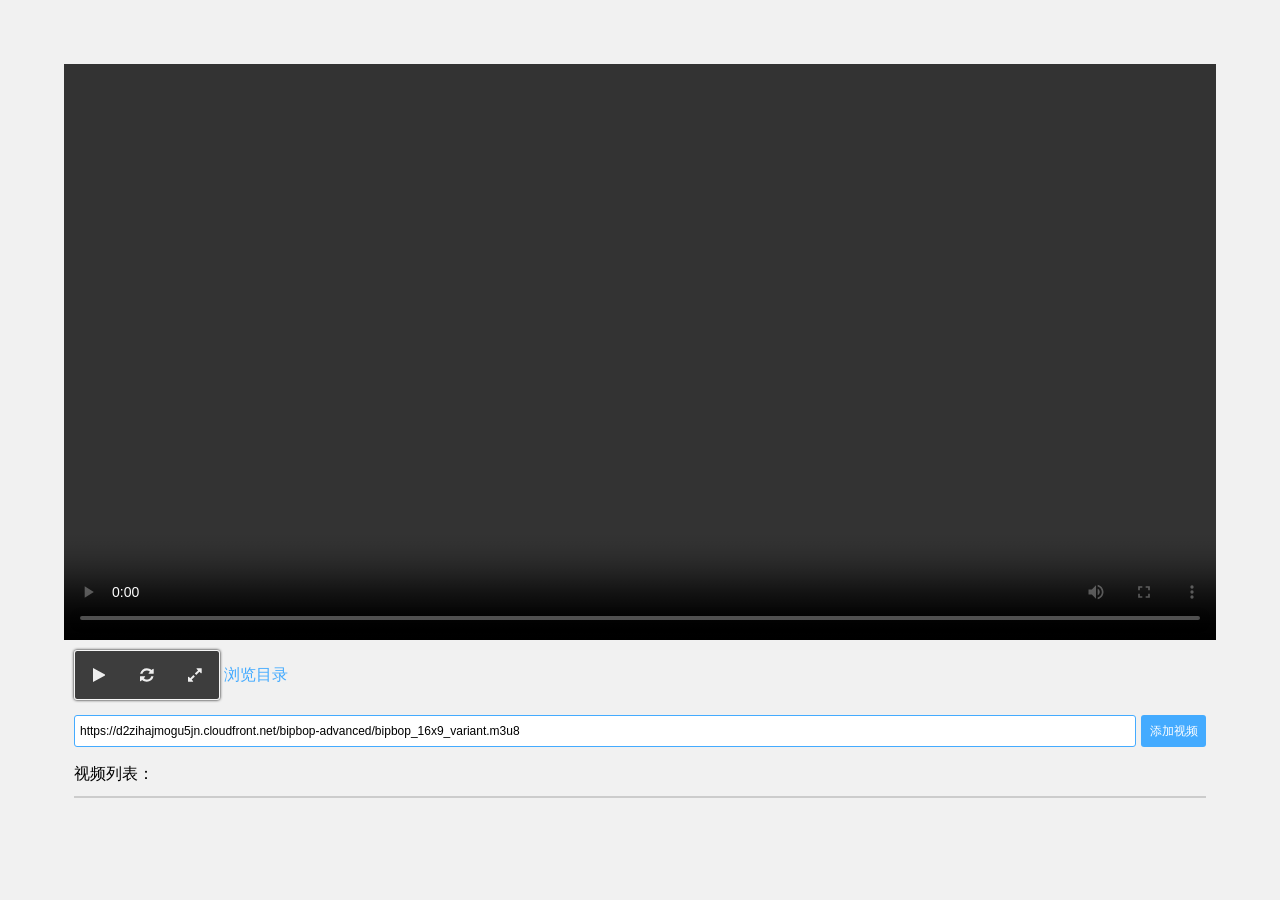
==== commit 5cf65d52: "Initial commit" ====
--- a/index.html
+++ b/index.html
@@ -1,609 +1,88 @@
-<!DOCTYPE html>
-<html lang="zh-Hans">
+<html lang="zh-cn">
 <head>
-  <meta charset="UTF-8">
-<meta name="viewport" content="width=device-width, initial-scale=1, maximum-scale=2">
-<meta name="theme-color" content="#222">
-<meta name="generator" content="Hexo 4.2.0">
-  <link rel="apple-touch-icon" sizes="180x180" href="/images/apple-touch-icon-next.png">
-  <link rel="icon" type="image/png" sizes="32x32" href="/images/favicon-32x32-next.png">
-  <link rel="icon" type="image/png" sizes="16x16" href="/images/favicon-16x16-next.png">
-  <link rel="mask-icon" href="/images/logo.svg" color="#222">
+    <meta charset="UTF-8">
+    <meta name="viewport" content="width=device-width,initial-scale=1.0,maximum-scale=1.0,user-scalable=0"/>
+    <title>sync-player</title>
+    <link rel="icon" href="./favicon.png">
+    <link rel="stylesheet" href="./style/reset.css">
+    <link rel="stylesheet" href="./style/coplay.css">
+</head>
+<body>
+<div id="app"></div>
+</body>
+<script src="./script/vue.min.js"></script>
+<script src="./script/socket.io.js"></script>
+<script src="./script/goeasy-1.1.1.js"></script>
+<script src="./script/im-browser.min.js"></script>
+<script type="text/x-template" id="template">
+    <div class="video-container">
+        <div class="video-box">
+            <h2 class="video-name"></h2>
+            <video
+                    ref="video"
+                    preload="auto"
+                    controls
+                    controlsList="nofullscreen nodownload noremoteplayback"
+                    style="width: 100% ;height: auto"
+                    playsinline=""
+            >
+<!--                <source :src="videoSrc" type="video/mp4"/>-->
+                <p class="vjs-no-js">
+                    To view this video please enable JavaScript, and consider upgrading to a
+                    web browser that
+                    <a href="https://videojs.com/html5-video-support/" target="_blank"
+                    >supports HTML5 video</a
+                    >
+                </p>
+            </video>
+        </div>
+        <div class="video-control-wrapper">
+            <article id="coplay" class="active" data-drag-id="0" style="cursor: default; transform: translate(0px);">
+                <button @click="playVideo" id="coplay-play" title="Play">
+                    <svg v-if="!playing" xmlns="http://www.w3.org/2000/svg" viewBox="0 0 1408 1792">
+                        <path d="M1384 927L56 1665q-23 13-39.5 3T0 1632V160q0-26 16.5-36t39.5 3l1328 738q23 13 23 31t-23 31z"></path>
+                    </svg>
+                    <svg v-else xmlns="http://www.w3.org/2000/svg" viewBox="0 0 1536 1792">
+                        <path
+                                d="M1536 192v1408q0 26-19 45t-45 19H960q-26 0-45-19t-19-45V192q0-26 19-45t45-19h512q26 0 45 19t19 45zm-896 0v1408q0 26-19 45t-45 19H64q-26 0-45-19t-19-45V192q0-26 19-45t45-19h512q26 0 45 19t19 45z"></path>
+                    </svg>
+                </button>
+                <button @click="seekVideo" id="coplay-sync" title="Sync with me">
+                    <svg xmlns="http://www.w3.org/2000/svg" viewBox="0 0 1536 1792">
+                        <path
+                                d="M1511 1056q0 5-1 7-64 268-268 434.5T764 1664q-146 0-282.5-55T238 1452l-129 129q-19 19-45 19t-45-19-19-45v-448q0-26 19-45t45-19h448q26 0 45 19t19 45-19 45l-137 137q71 66 161 102t187 36q134 0 250-65t186-179q11-17 53-117 8-23 30-23h192q13 0 22.5 9.5t9.5 22.5zm25-800v448q0 26-19 45t-45 19h-448q-26 0-45-19t-19-45 19-45l138-138Q969 384 768 384q-134 0-250 65T332 628q-11 17-53 117-8 23-30 23H50q-13 0-22.5-9.5T18 736v-7q65-268 270-434.5T768 128q146 0 284 55.5T1297 340l130-129q19-19 45-19t45 19 19 45z"></path>
+                    </svg>
+                </button>
+                <button @click="toggleFullScreen" id="coplay-fullscreen" title="Toggle fullscreen">
+                    <svg xmlns="http://www.w3.org/2000/svg" viewBox="0 0 1536 1792">
+                        <path
+                                d="M755 1056q0 13-10 23l-332 332 144 144q19 19 19 45t-19 45-45 19H64q-26 0-45-19t-19-45v-448q0-26 19-45t45-19 45 19l144 144 332-332q10-10 23-10t23 10l114 114q10 10 10 23zm781-864v448q0 26-19 45t-45 19-45-19l-144-144-332 332q-10 10-23 10t-23-10L791 759q-10-10-10-23t10-23l332-332-144-144q-19-19-19-45t19-45 45-19h448q26 0 45 19t19 45z"></path>
+                    </svg>
+                    <svg xmlns="http://www.w3.org/2000/svg" viewBox="0 0 1536 1792">
+                        <path
+                                d="M768 960v448q0 26-19 45t-45 19-45-19l-144-144-332 332q-10 10-23 10t-23-10L23 1527q-10-10-10-23t10-23l332-332-144-144q-19-19-19-45t19-45 45-19h448q26 0 45 19t19 45zm755-672q0 13-10 23l-332 332 144 144q19 19 19 45t-19 45-45 19H832q-26 0-45-19t-19-45V384q0-26 19-45t45-19 45 19l144 144 332-332q10-10 23-10t23 10l114 114q10 10 10 23z"></path>
+                    </svg>
+                </button>
+            </article>
+            <a class="view-btn" href="/movie/">浏览目录</a>
 
-<link rel="stylesheet" href="/css/main.css">
-
-
-<link rel="stylesheet" href="/lib/font-awesome/css/font-awesome.min.css">
-
-<script id="hexo-configurations">
-    var NexT = window.NexT || {};
-    var CONFIG = {"hostname":"blog.shallow.online","root":"/","scheme":"Pisces","version":"7.7.1","exturl":false,"sidebar":{"position":"right","display":"post","padding":18,"offset":12,"onmobile":false},"copycode":{"enable":false,"show_result":false,"style":null},"back2top":{"enable":true,"sidebar":false,"scrollpercent":false},"bookmark":{"enable":false,"color":"#222","save":"auto"},"fancybox":false,"mediumzoom":false,"lazyload":false,"pangu":false,"comments":{"style":"tabs","active":null,"storage":true,"lazyload":false,"nav":null},"algolia":{"appID":"YPLJ5AEO64","indexName":"Blog","hits":{"per_page":10},"labels":{"input_placeholder":"Search for Posts","hits_empty":"We didn't find any results for the search: ${query}","hits_stats":"${hits} results found in ${time} ms"}},"localsearch":{"enable":false,"trigger":"auto","top_n_per_article":1,"unescape":false,"preload":false},"motion":{"enable":true,"async":false,"transition":{"post_block":"fadeIn","post_header":"slideDownIn","post_body":"slideDownIn","coll_header":"slideLeftIn","sidebar":"slideUpIn"}}};
-  </script>
-
-  <meta name="description" content="Make something great today！">
-<meta property="og:type" content="website">
-<meta property="og:title" content="Shinta&#39;s blog">
-<meta property="og:url" content="blog.shallow.online/index.html">
-<meta property="og:site_name" content="Shinta&#39;s blog">
-<meta property="og:description" content="Make something great today！">
-<meta property="article:author" content="Shinta">
-<meta name="twitter:card" content="summary">
-
-<link rel="canonical" href="blog.shallow.online/">
-
-
-<script id="page-configurations">
-  // https://hexo.io/docs/variables.html
-  CONFIG.page = {
-    sidebar: "",
-    isHome: true,
-    isPost: false
-  };
+            <div class="address-input">
+                <input v-model="videoSrc" type="text" placeholder="视频地址">
+                <a href="javascript:;" class="submit-btn" @click="addVideo">添加视频</a>
+            </div>
+            <h2 class="video-list-title">视频列表：</h2>
+            <ul class="video-list">
+                <li class="video-item" v-for="(videoItem,index) in videoList" :key="index">
+                    <p class="video-name">{{videoItem}}</p>
+                    <div class="button-box">
+                        <a href="javascript:;" class="button-play" @click="playVideoItem(videoItem)">播放</a>
+                        <a href="javascript:;" class="button-play" @click="deleteVideoItem(index)">删除</a>
+                    </div>
+                </li>
+            </ul>
+        </div>
+    </div>
 </script>
-
-  <title>Shinta's blog</title>
-  
-
-
-
-
-
-
-  <noscript>
-  <style>
-  .use-motion .brand,
-  .use-motion .menu-item,
-  .sidebar-inner,
-  .use-motion .post-block,
-  .use-motion .pagination,
-  .use-motion .comments,
-  .use-motion .post-header,
-  .use-motion .post-body,
-  .use-motion .collection-header { opacity: initial; }
-
-  .use-motion .site-title,
-  .use-motion .site-subtitle {
-    opacity: initial;
-    top: initial;
-  }
-
-  .use-motion .logo-line-before i { left: initial; }
-  .use-motion .logo-line-after i { right: initial; }
-  </style>
-</noscript>
-
-</head>
-
-<body itemscope itemtype="http://schema.org/WebPage">
-  <div class="container use-motion">
-    <div class="headband"></div>
-
-    <header class="header" itemscope itemtype="http://schema.org/WPHeader">
-      <div class="header-inner"><div class="site-brand-container">
-  <div class="site-nav-toggle">
-    <div class="toggle" aria-label="Toggle navigation bar">
-      <span class="toggle-line toggle-line-first"></span>
-      <span class="toggle-line toggle-line-middle"></span>
-      <span class="toggle-line toggle-line-last"></span>
-    </div>
-  </div>
-
-  <div class="site-meta">
-
-    <div>
-      <a href="/" class="brand" rel="start">
-        <span class="logo-line-before"><i></i></span>
-        <span class="site-title">Shinta's blog</span>
-        <span class="logo-line-after"><i></i></span>
-      </a>
-    </div>
-  </div>
-
-  <div class="site-nav-right">
-    <div class="toggle popup-trigger">
-        <i class="fa fa-search fa-fw fa-lg"></i>
-    </div>
-  </div>
-</div>
-
-
-<nav class="site-nav">
-  
-  <ul id="menu" class="menu">
-        <li class="menu-item menu-item-home">
-
-    <a href="/" rel="section"><i class="fa fa-fw fa-home"></i>Home</a>
-
-  </li>
-        <li class="menu-item menu-item-about">
-
-    <a href="/about/" rel="section"><i class="fa fa-fw fa-user"></i>About</a>
-
-  </li>
-        <li class="menu-item menu-item-archives">
-
-    <a href="/archives/" rel="section"><i class="fa fa-fw fa-archive"></i>Archives</a>
-
-  </li>
-        <li class="menu-item menu-item-commonweal">
-
-    <a href="/404/" rel="section"><i class="fa fa-fw fa-heartbeat"></i>Commonweal 404</a>
-
-  </li>
-      <li class="menu-item menu-item-search">
-        <a role="button" class="popup-trigger"><i class="fa fa-search fa-fw"></i>Search
-        </a>
-      </li>
-  </ul>
-
-</nav>
-  <div class="site-search">
-    <div class="popup search-popup">
-    <div class="search-header">
-  <span class="search-icon">
-    <i class="fa fa-search"></i>
-  </span>
-  <div class="search-input-container"></div>
-  <span class="popup-btn-close">
-    <i class="fa fa-times-circle"></i>
-  </span>
-</div>
-<div class="algolia-results">
-  <div id="algolia-stats"></div>
-  <div id="algolia-hits"></div>
-  <div id="algolia-pagination" class="algolia-pagination"></div>
-</div>
-
-  
-</div>
-<div class="search-pop-overlay"></div>
-
-  </div>
-</div>
-    </header>
-
-    
-  <div class="back-to-top">
-    <i class="fa fa-arrow-up"></i>
-    <span>0%</span>
-  </div>
-
-
-    <main class="main">
-      <div class="main-inner">
-        <div class="content-wrap">
-          
-
-          <div class="content">
-            
-
-  <div class="posts-expand">
-        
-  
-  
-  <article itemscope itemtype="http://schema.org/Article" class="post-block home" lang="zh-Hans">
-    <link itemprop="mainEntityOfPage" href="blog.shallow.online/2020/03/02/1.sum%20two/">
-
-    <span hidden itemprop="author" itemscope itemtype="http://schema.org/Person">
-      <meta itemprop="image" content="/%5Cassets%5Cimg%5CMe.jpg">
-      <meta itemprop="name" content="Shinta">
-      <meta itemprop="description" content="Make something great today！">
-    </span>
-
-    <span hidden itemprop="publisher" itemscope itemtype="http://schema.org/Organization">
-      <meta itemprop="name" content="Shinta's blog">
-    </span>
-      <header class="post-header">
-        <h1 class="post-title" itemprop="name headline">
-          
-            <a href="/2020/03/02/1.sum%20two/" class="post-title-link" itemprop="url"><今天不做题，明天就饿死> 1.Sum two</a>
-        </h1>
-
-        <div class="post-meta">
-            <span class="post-meta-item">
-              <span class="post-meta-item-icon">
-                <i class="fa fa-calendar-o"></i>
-              </span>
-              <span class="post-meta-item-text">Posted on</span>
-              
-
-              <time title="Created: 2020-03-02 23:28:11 / Modified: 23:45:23" itemprop="dateCreated datePublished" datetime="2020-03-02T23:28:11+08:00">2020-03-02</time>
-            </span>
-
-          
-
-        </div>
-      </header>
-
-    
-    
-    
-    <div class="post-body" itemprop="articleBody">
-
-      
-          <h1 id="Sum-two"><a href="#Sum-two" class="headerlink" title="Sum two"></a>Sum two</h1><ul>
-<li>方法一<figure class="highlight java"><table><tr><td class="gutter"><pre><span class="line">1</span><br><span class="line">2</span><br><span class="line">3</span><br><span class="line">4</span><br><span class="line">5</span><br><span class="line">6</span><br><span class="line">7</span><br><span class="line">8</span><br><span class="line">9</span><br><span class="line">10</span><br><span class="line">11</span><br><span class="line">12</span><br><span class="line">13</span><br></pre></td><td class="code"><pre><span class="line"><span class="class"><span class="keyword">class</span> <span class="title">Solution</span> </span>&#123;</span><br><span class="line">    <span class="keyword">public</span> <span class="keyword">int</span>[] twoSum(<span class="keyword">int</span>[] nums, <span class="keyword">int</span> target) &#123;</span><br><span class="line">        Map&lt;Integer,Integer&gt; num_map = <span class="keyword">new</span> HashMap&lt;&gt;();</span><br><span class="line">        <span class="keyword">for</span>(<span class="keyword">int</span> i = <span class="number">0</span>; i &lt; nums.length ;i++)&#123;</span><br><span class="line">           <span class="keyword">int</span> result = target - nums[i];</span><br><span class="line">            <span class="keyword">if</span>(num_map.containsKey(result))&#123;</span><br><span class="line">                <span class="keyword">return</span> <span class="keyword">new</span> <span class="keyword">int</span>[]&#123;num_map.get(result),i&#125;;</span><br><span class="line">            &#125;</span><br><span class="line">            num_map.put(nums[i],i);</span><br><span class="line">        &#125;</span><br><span class="line">        <span class="keyword">throw</span> <span class="keyword">new</span> IllegalArgumentException(<span class="string">"No found"</span>);</span><br><span class="line">    &#125;</span><br><span class="line">&#125;</span><br></pre></td></tr></table></figure>
-          <!--noindex-->
-            <div class="post-button">
-              <a class="btn" href="/2020/03/02/1.sum%20two/#more" rel="contents">
-                Read more &raquo;
-              </a>
-            </div>
-          <!--/noindex-->
-        
-      
-    </div>
-
-    
-    
-    
-      <footer class="post-footer">
-        <div class="post-eof"></div>
-      </footer>
-  </article>
-  
-  
-  
-
-        
-  
-  
-  <article itemscope itemtype="http://schema.org/Article" class="post-block home" lang="zh-Hans">
-    <link itemprop="mainEntityOfPage" href="blog.shallow.online/2020/03/02/%E5%A5%87%E6%80%AA%E7%9A%84%E7%BD%91%E6%98%93%E4%BA%91%E9%9F%B3%E4%B9%90%E4%BD%BF%E7%94%A8%E6%96%B9%E5%BC%8F/">
-
-    <span hidden itemprop="author" itemscope itemtype="http://schema.org/Person">
-      <meta itemprop="image" content="/%5Cassets%5Cimg%5CMe.jpg">
-      <meta itemprop="name" content="Shinta">
-      <meta itemprop="description" content="Make something great today！">
-    </span>
-
-    <span hidden itemprop="publisher" itemscope itemtype="http://schema.org/Organization">
-      <meta itemprop="name" content="Shinta's blog">
-    </span>
-      <header class="post-header">
-        <h1 class="post-title" itemprop="name headline">
-          
-            <a href="/2020/03/02/%E5%A5%87%E6%80%AA%E7%9A%84%E7%BD%91%E6%98%93%E4%BA%91%E9%9F%B3%E4%B9%90%E4%BD%BF%E7%94%A8%E6%96%B9%E5%BC%8F/" class="post-title-link" itemprop="url">奇怪的网易云音乐使用方式</a>
-        </h1>
-
-        <div class="post-meta">
-            <span class="post-meta-item">
-              <span class="post-meta-item-icon">
-                <i class="fa fa-calendar-o"></i>
-              </span>
-              <span class="post-meta-item-text">Posted on</span>
-              
-
-              <time title="Created: 2020-03-02 18:19:15 / Modified: 19:28:08" itemprop="dateCreated datePublished" datetime="2020-03-02T18:19:15+08:00">2020-03-02</time>
-            </span>
-
-          
-
-        </div>
-      </header>
-
-    
-    
-    
-    <div class="post-body" itemprop="articleBody">
-
-      
-          <h1 id="奇怪的网易云音乐使用方式"><a href="#奇怪的网易云音乐使用方式" class="headerlink" title="奇怪的网易云音乐使用方式"></a>奇怪的网易云音乐使用方式</h1><p>使用<a href="https://github.com/nondanee/UnblockNeteaseMusic" target="_blank" rel="noopener">UnblockNeteaseMusic</a>来解锁变灰或者不能听的歌曲。(安卓和windows)</p>
-<h1 id="1-前置需求"><a href="#1-前置需求" class="headerlink" title="1.前置需求"></a>1.前置需求</h1><ul>
-<li><p>Git bash</p>
-</li>
-<li><p>Node.js</p>
-</li>
-<li><p>~ <strong><em>Magic</em></strong> ~</p>
-          <!--noindex-->
-            <div class="post-button">
-              <a class="btn" href="/2020/03/02/%E5%A5%87%E6%80%AA%E7%9A%84%E7%BD%91%E6%98%93%E4%BA%91%E9%9F%B3%E4%B9%90%E4%BD%BF%E7%94%A8%E6%96%B9%E5%BC%8F/#more" rel="contents">
-                Read more &raquo;
-              </a>
-            </div>
-          <!--/noindex-->
-        
-      
-    </div>
-
-    
-    
-    
-      <footer class="post-footer">
-        <div class="post-eof"></div>
-      </footer>
-  </article>
-  
-  
-  
-
-        
-  
-  
-  <article itemscope itemtype="http://schema.org/Article" class="post-block home" lang="zh-Hans">
-    <link itemprop="mainEntityOfPage" href="blog.shallow.online/2020/02/28/Integer%20%E5%92%8Cint%E7%9A%84%E5%8C%BA%E5%88%AB%20java/">
-
-    <span hidden itemprop="author" itemscope itemtype="http://schema.org/Person">
-      <meta itemprop="image" content="/%5Cassets%5Cimg%5CMe.jpg">
-      <meta itemprop="name" content="Shinta">
-      <meta itemprop="description" content="Make something great today！">
-    </span>
-
-    <span hidden itemprop="publisher" itemscope itemtype="http://schema.org/Organization">
-      <meta itemprop="name" content="Shinta's blog">
-    </span>
-      <header class="post-header">
-        <h1 class="post-title" itemprop="name headline">
-          
-            <a href="/2020/02/28/Integer%20%E5%92%8Cint%E7%9A%84%E5%8C%BA%E5%88%AB%20java/" class="post-title-link" itemprop="url">Integer和int的区别</a>
-        </h1>
-
-        <div class="post-meta">
-            <span class="post-meta-item">
-              <span class="post-meta-item-icon">
-                <i class="fa fa-calendar-o"></i>
-              </span>
-              <span class="post-meta-item-text">Posted on</span>
-
-              <time title="Created: 2020-02-28 01:36:43" itemprop="dateCreated datePublished" datetime="2020-02-28T01:36:43+08:00">2020-02-28</time>
-            </span>
-              <span class="post-meta-item">
-                <span class="post-meta-item-icon">
-                  <i class="fa fa-calendar-check-o"></i>
-                </span>
-                <span class="post-meta-item-text">Edited on</span>
-                <time title="Modified: 2020-03-02 19:28:51" itemprop="dateModified" datetime="2020-03-02T19:28:51+08:00">2020-03-02</time>
-              </span>
-
-          
-
-        </div>
-      </header>
-
-    
-    
-    
-    <div class="post-body" itemprop="articleBody">
-
-      
-          <h1 id="基本数据类型和封装类"><a href="#基本数据类型和封装类" class="headerlink" title="基本数据类型和封装类"></a>基本数据类型和封装类</h1><table>
-<thead>
-<tr>
-<th align="center">基本数据类型</th>
-<th align="center">封装类</th>
-</tr>
-</thead>
-<tbody><tr>
-<td align="center">byte</td>
-<td align="center">Byte</td>
-</tr>
-<tr>
-<td align="center">short</td>
-<td align="center">Short</td>
-</tr>
-<tr>
-<td align="center">int</td>
-<td align="center">Integer</td>
-</tr>
-<tr>
-<td align="center">long</td>
-<td align="center">Long</td>
-</tr>
-<tr>
-<td align="center">double</td>
-<td align="center">Double</td>
-</tr>
-<tr>
-<td align="center">boolean</td>
-<td align="center">Boolean</td>
-</tr>
-</tbody></table>
-          <!--noindex-->
-            <div class="post-button">
-              <a class="btn" href="/2020/02/28/Integer%20%E5%92%8Cint%E7%9A%84%E5%8C%BA%E5%88%AB%20java/#more" rel="contents">
-                Read more &raquo;
-              </a>
-            </div>
-          <!--/noindex-->
-        
-      
-    </div>
-
-    
-    
-    
-      <footer class="post-footer">
-        <div class="post-eof"></div>
-      </footer>
-  </article>
-  
-  
-  
-
-  </div>
-
-  
-
-
-
-          </div>
-          
-
-<script>
-  window.addEventListener('tabs:register', () => {
-    let activeClass = CONFIG.comments.activeClass;
-    if (CONFIG.comments.storage) {
-      activeClass = localStorage.getItem('comments_active') || activeClass;
-    }
-    if (activeClass) {
-      let activeTab = document.querySelector(`a[href="#comment-${activeClass}"]`);
-      if (activeTab) {
-        activeTab.click();
-      }
-    }
-  });
-  if (CONFIG.comments.storage) {
-    window.addEventListener('tabs:click', event => {
-      if (!event.target.matches('.tabs-comment .tab-content .tab-pane')) return;
-      let commentClass = event.target.classList[1];
-      localStorage.setItem('comments_active', commentClass);
-    });
-  }
-</script>
-
-        </div>
-          
-  
-  <div class="toggle sidebar-toggle">
-    <span class="toggle-line toggle-line-first"></span>
-    <span class="toggle-line toggle-line-middle"></span>
-    <span class="toggle-line toggle-line-last"></span>
-  </div>
-
-  <aside class="sidebar">
-    <div class="sidebar-inner">
-
-      <ul class="sidebar-nav motion-element">
-        <li class="sidebar-nav-toc">
-          Table of Contents
-        </li>
-        <li class="sidebar-nav-overview">
-          Overview
-        </li>
-      </ul>
-
-      <!--noindex-->
-      <div class="post-toc-wrap sidebar-panel">
-      </div>
-      <!--/noindex-->
-
-      <div class="site-overview-wrap sidebar-panel">
-        <div class="site-author motion-element" itemprop="author" itemscope itemtype="http://schema.org/Person">
-    <img class="site-author-image" itemprop="image" alt="Shinta"
-      src="/%5Cassets%5Cimg%5CMe.jpg">
-  <p class="site-author-name" itemprop="name">Shinta</p>
-  <div class="site-description" itemprop="description">Make something great today！</div>
-</div>
-<div class="site-state-wrap motion-element">
-  <nav class="site-state">
-      <div class="site-state-item site-state-posts">
-          <a href="/archives/">
-        
-          <span class="site-state-item-count">3</span>
-          <span class="site-state-item-name">posts</span>
-        </a>
-      </div>
-  </nav>
-</div>
-
-
-
-      </div>
-
-    </div>
-  </aside>
-  <div id="sidebar-dimmer"></div>
-
-
-      </div>
-    </main>
-
-    <footer class="footer">
-      <div class="footer-inner">
-        
-
-<div class="copyright">
-  
-  &copy; 
-  <span itemprop="copyrightYear">2020</span>
-  <span class="with-love">
-    <i class="fa fa-user"></i>
-  </span>
-  <span class="author" itemprop="copyrightHolder">Shinta</span>
-</div>
-  <div class="powered-by">Powered by <a href="https://hexo.io/" class="theme-link" rel="noopener" target="_blank">Hexo</a> v4.2.0
-  </div>
-  <span class="post-meta-divider">|</span>
-  <div class="theme-info">Theme – <a href="https://pisces.theme-next.org/" class="theme-link" rel="noopener" target="_blank">NexT.Pisces</a> v7.7.1
-  </div>
-
-        
-<div class="busuanzi-count">
-  <script async src="https://busuanzi.ibruce.info/busuanzi/2.3/busuanzi.pure.mini.js"></script>
-    <span class="post-meta-item" id="busuanzi_container_site_uv" style="display: none;">
-      <span class="post-meta-item-icon">
-        <i class="fa fa-user"></i>
-      </span>
-      <span class="site-uv" title="Total Visitors">
-        <span id="busuanzi_value_site_uv"></span>
-      </span>
-    </span>
-    <span class="post-meta-divider">|</span>
-    <span class="post-meta-item" id="busuanzi_container_site_pv" style="display: none;">
-      <span class="post-meta-item-icon">
-        <i class="fa fa-eye"></i>
-      </span>
-      <span class="site-pv" title="Total Views">
-        <span id="busuanzi_value_site_pv"></span>
-      </span>
-    </span>
-</div>
-
-
-
-
-
-
-
-
-      </div>
-    </footer>
-  </div>
-
-  
-  <script src="/lib/anime.min.js"></script>
-  <script src="/lib/velocity/velocity.min.js"></script>
-  <script src="/lib/velocity/velocity.ui.min.js"></script>
-
-<script src="/js/utils.js"></script>
-
-<script src="/js/motion.js"></script>
-
-
-<script src="/js/schemes/pisces.js"></script>
-
-
-<script src="/js/next-boot.js"></script>
-
-
-
-
-  
-
-
-
-
-  
-<script src="//cdn.jsdelivr.net/npm/algoliasearch@4/dist/algoliasearch-lite.umd.js"></script>
-<script src="//cdn.jsdelivr.net/npm/instantsearch.js@4/dist/instantsearch.production.min.js"></script>
-<script src="/js/algolia-search.js"></script>
-
-
-
-
-
-
-
-
-
-
-
-
-
-
-  
-
-  
-
-</body>
+<script src="./script/hls.js"></script>
+<script src="./script/main.js"></script>
 </html>
--- a/style/coplay.css
+++ b/style/coplay.css
@@ -0,0 +1,227 @@
+body{
+  background-color: #f1f1f1;
+  padding-top: 5%;
+}
+
+@media screen and (min-width: 640px) {
+  .video-container{
+    max-width: 1280px;
+    margin: 0 auto;
+    padding: 0 5%;
+  }
+}
+
+.video-box{
+  background-color: #222222;
+}
+.video-control-wrapper{
+  padding: 10px;
+}
+.view-btn{
+  font-size: 16px;
+  color: #44ABFF;
+  vertical-align: middle;
+}
+.address-input {
+  display: block;
+  font-size: 0;
+  margin: 15px 0 ;
+}
+
+.address-input input {
+  display: inline-block;
+  width: calc(100% - 70px);
+  height: 32px;
+  line-height: 16px;
+  font-size: 12px;
+  outline: none;
+  border: 1px solid #44ABFF;
+  -webkit-border-radius: 3px;
+  -moz-border-radius: 3px;
+  border-radius: 3px;
+  padding-left: 5px;
+}
+
+.address-input .submit-btn {
+  display: inline-block;
+  width: 65px;
+  text-align: center;
+  height: 32px;
+  line-height: 32px;
+  font-size: 12px;
+  background-color: #44ABFF;
+  border-radius: 3px;
+  text-decoration: none;
+  color: #FFFFFF;
+  margin-left: 5px;
+}
+
+.sync-btn-box {
+  position: fixed;
+  left: 2em;
+  bottom: 1em;
+  z-index: 2147483647;
+  overflow: hidden;
+  border-radius: 3px;
+  border: 1px solid rgba(255, 255, 255, 0.4);
+  box-shadow: 0 0 3px #000000;
+  background-color: rgba(0, 0, 0, 0.75);
+  background-clip: padding-box;
+  transition: width ease-in-out 0.3s;
+  font-size: 12px;
+}
+
+.btn-play {
+  float: left;
+  height: 3em;
+  margin: 0;
+  border: none;
+  background-color: transparent;
+  color: #EEEEEE;
+  font-size: inherit;
+  font-family: inherit;
+  line-height: 3em;
+  outline: none;
+}
+.video-list-title{
+  font-size: 16px;
+  line-height: 1.5;
+  margin-bottom: 10px;
+}
+.video-list{
+  border: 1px solid #CCCCCC;
+}
+.video-item{
+  padding: 10px;
+  border-bottom: 1px solid #CCCCCC;
+  position: relative;
+}
+.video-item:last-child{
+  border-bottom: none;
+}
+.video-item .button-box{
+  text-align: right;
+}
+.video-name{
+  word-break: break-all;
+  font-size: 14px;
+  line-height: 1.5;
+}
+.button-play{
+  display: inline-block;
+  padding: 0 10px;
+  text-align: center;
+  height: 32px;
+  line-height: 32px;
+  font-size: 12px;
+  background-color: #44ABFF;
+  border-radius: 3px;
+  text-decoration: none;
+  color: #FFFFFF;
+}
+
+#coplay {
+  display: inline-block;
+  vertical-align: middle;
+  height: 3em;
+  z-index: 2147483647; /* max integer */
+  overflow: hidden;
+  border-radius: 3px;
+  border: 1px solid rgba(255, 255, 255, 0.4);
+  box-shadow: 0 0 3px #000;
+  background-color: rgba(0, 0, 0, 0.75);
+  background-clip: padding-box;
+  transition: width ease-in-out 0.3s;
+  font-size: 16px;
+  box-sizing: content-box;
+}
+
+
+#coplay input,
+#coplay button {
+  float: left;
+  height: 3em;
+  margin: 0;
+  border: none;
+  background-color: transparent;
+  color: #eee;
+  font-size: inherit;
+  font-family: inherit;
+  line-height: 3em;
+  outline: none;
+}
+#coplay button:active {
+  background: none;
+}
+#coplay button::-moz-focus-inner {
+  border-style: none;
+  padding: 0;
+}
+
+#coplay input {
+  width: 11em;
+  padding: 0 1em;
+  font-family: Consolas, monospace;
+  text-align: left;
+}
+
+#coplay input + input,
+#coplay input + button,
+#coplay button + input,
+#coplay button + button {
+  border-left: none;
+}
+
+#coplay input::-moz-placeholder {
+  font-family: inherit;
+  color: #999;
+}
+#coplay input::-webkit-input-placeholder {
+  font-family: inherit;
+  color: #999;
+}
+#coplay input:focus::-moz-placeholder {
+  color: #ccc;
+}
+#coplay input:focus::-webkit-input-placeholder {
+  color: #ccc;
+}
+
+#coplay input:focus {
+  color: #fff;
+  background-color: rgba(255, 255, 255, 0.3);
+}
+
+#coplay button {
+  width: 3em;
+  padding: 0;
+  border-radius: 0;
+  text-align: center;
+}
+
+
+
+#coplay button:not(:disabled) {
+  cursor: pointer;
+}
+
+#coplay button:disabled {
+  opacity: 0.3;
+}
+
+#coplay button svg {
+  display: inline-block;
+  height: 1em;
+  fill: currentColor;
+  vertical-align: middle;
+}
+
+#coplay-fullscreen svg:last-child,
+#coplay-fullscreen.active svg:first-child {
+  display: none;
+}
+
+#coplay-fullscreen.active svg:last-child {
+  display: inline-block;
+}
+
